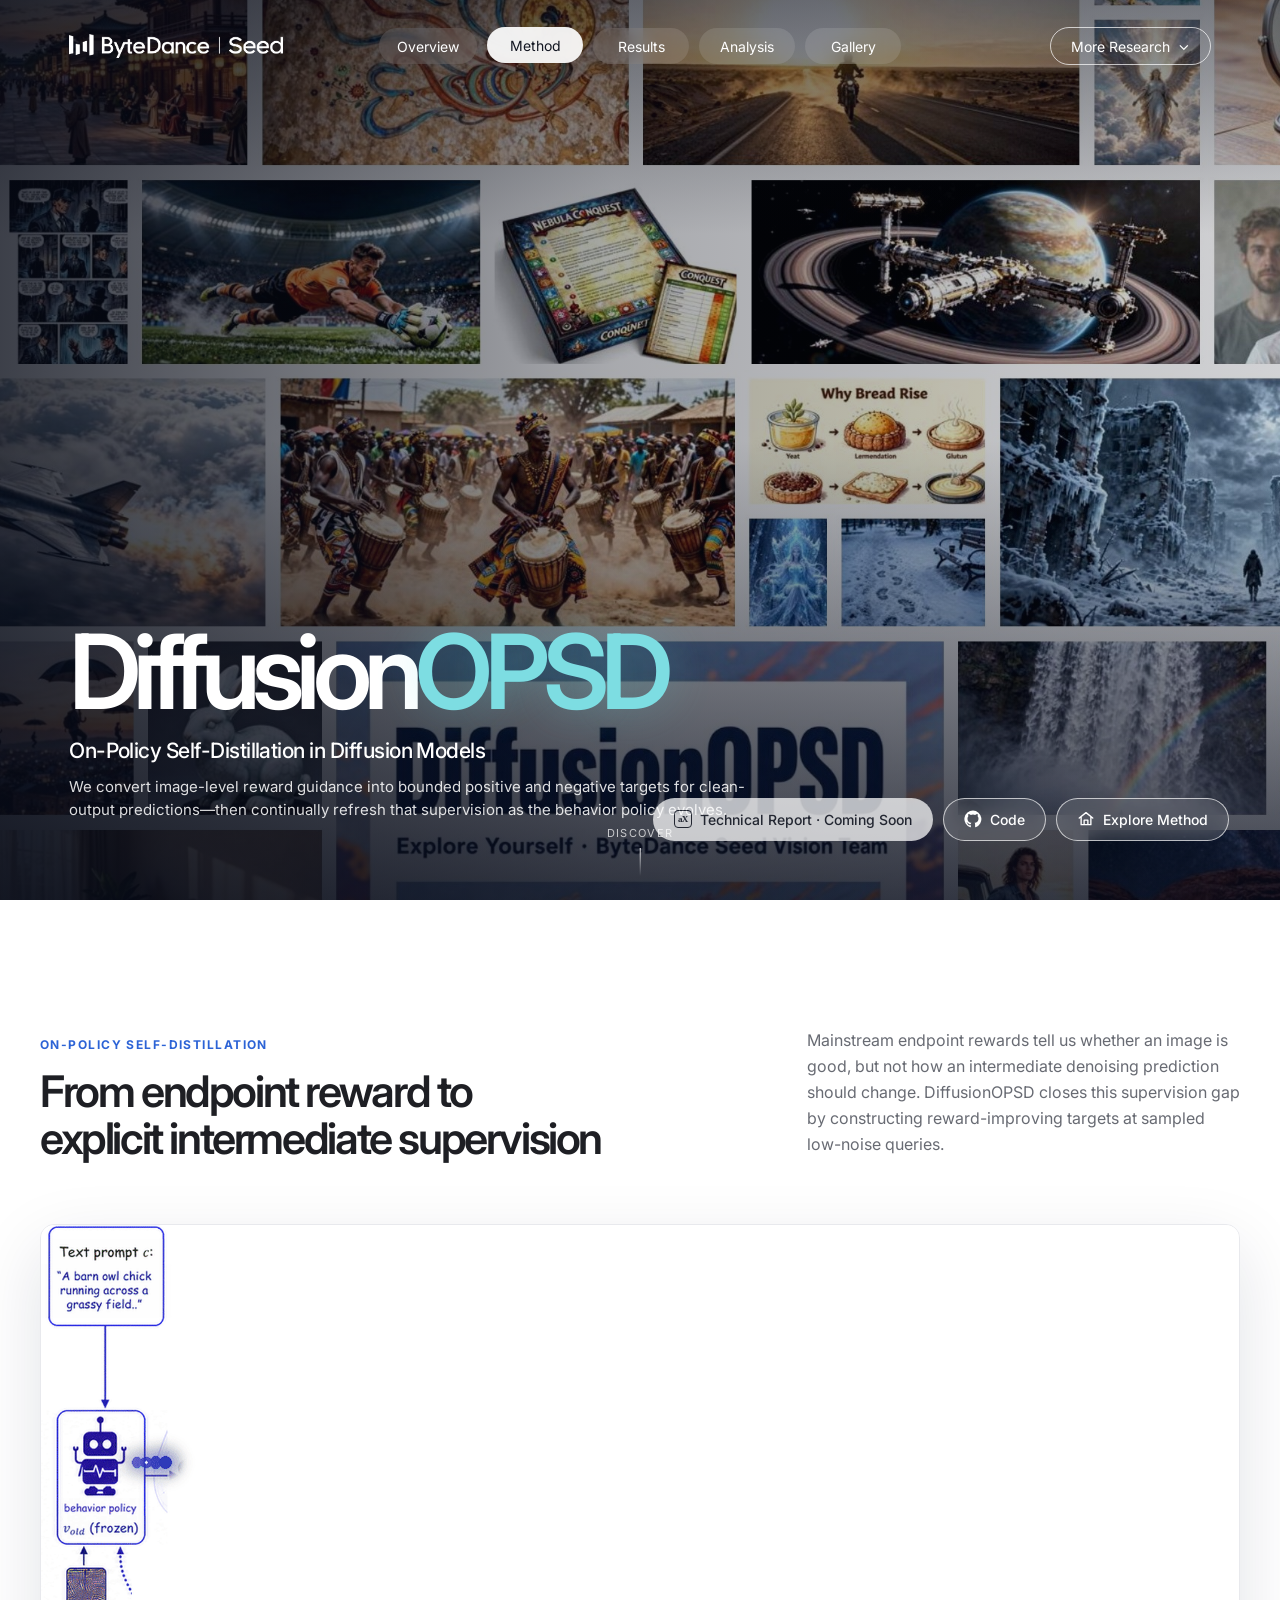
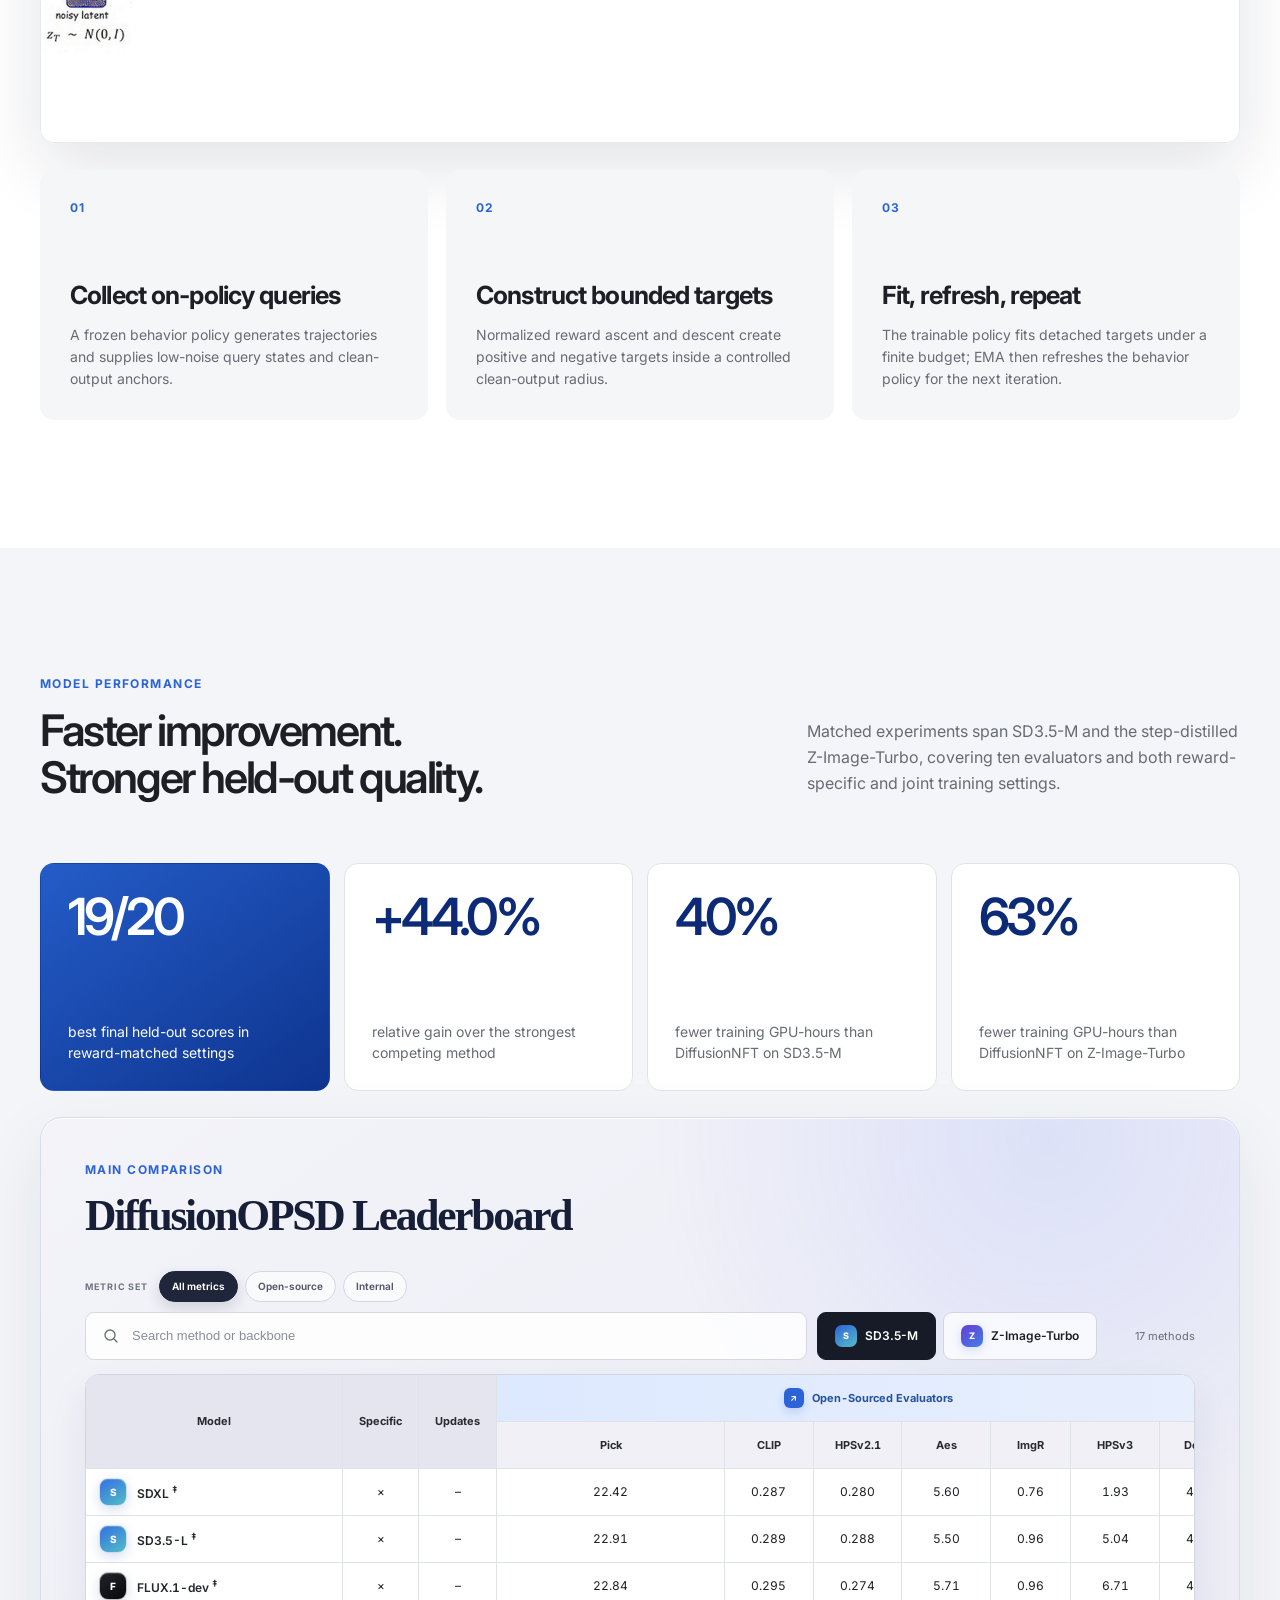
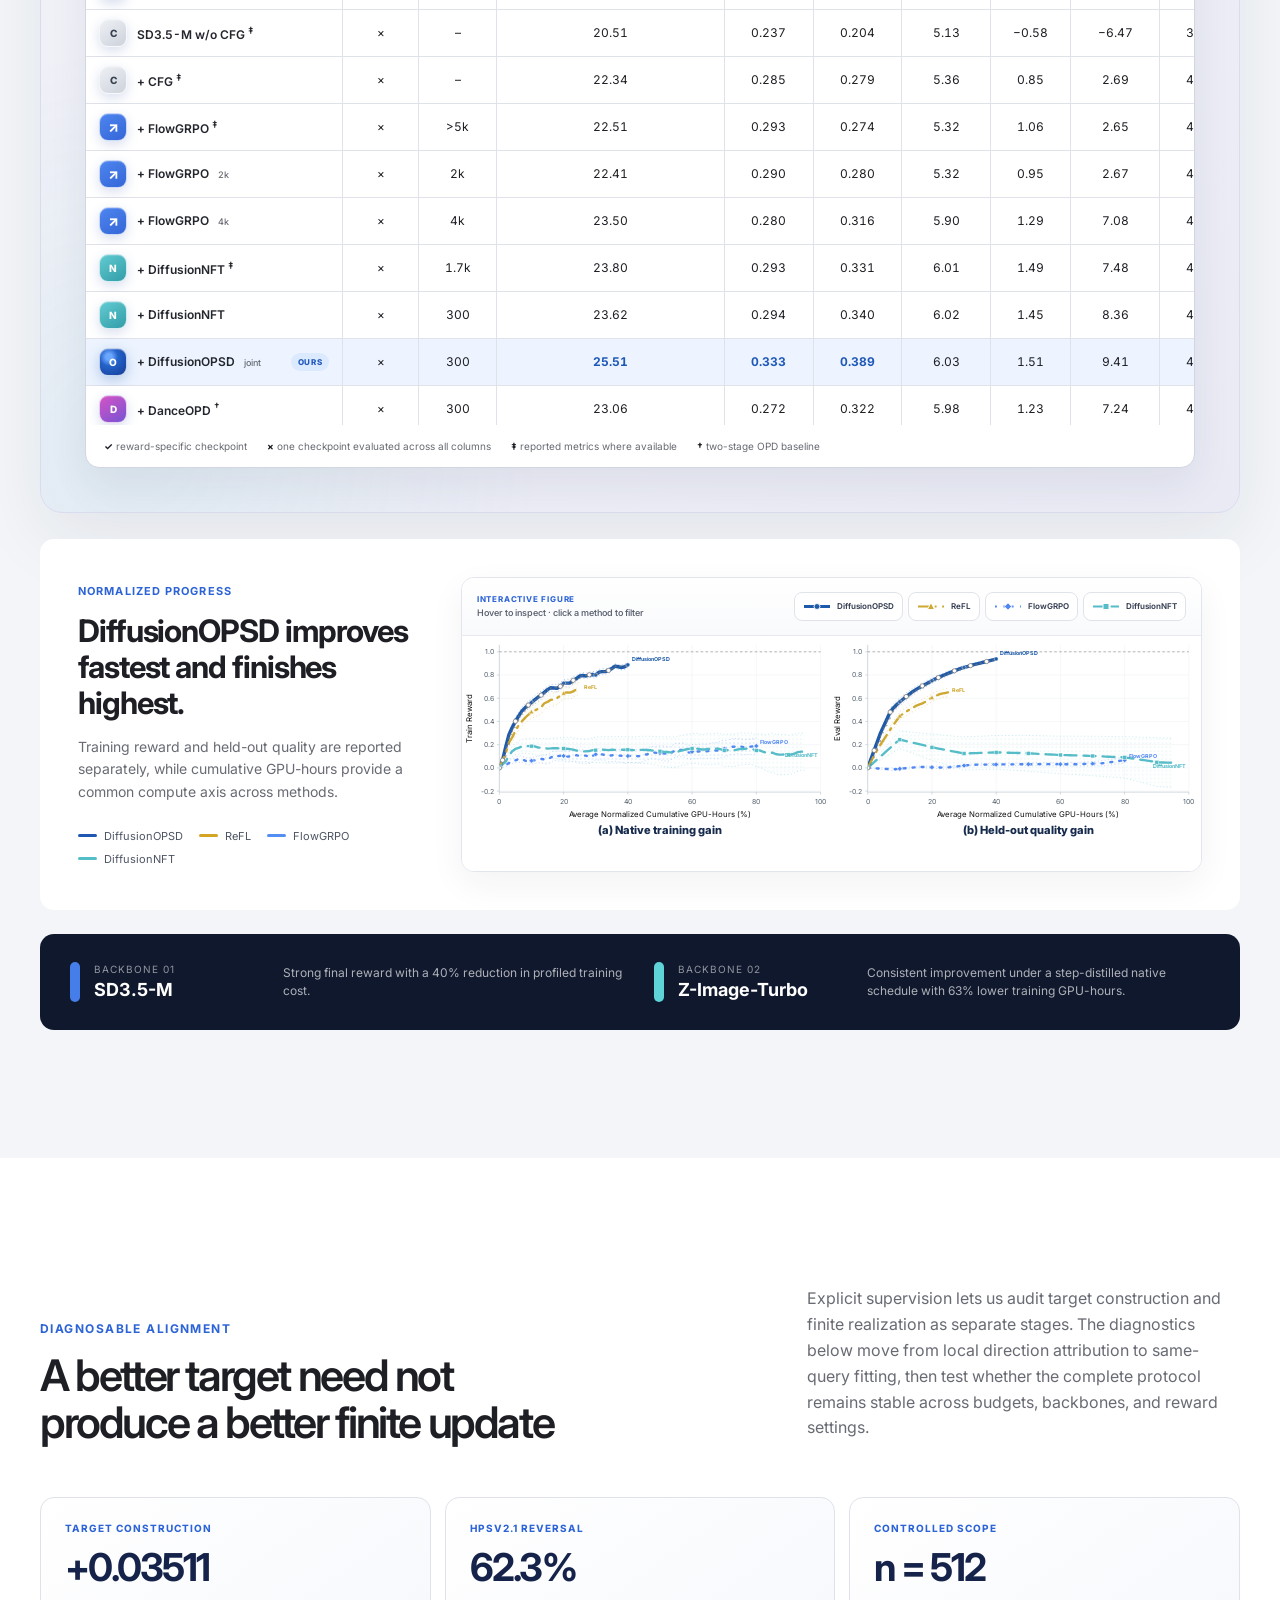
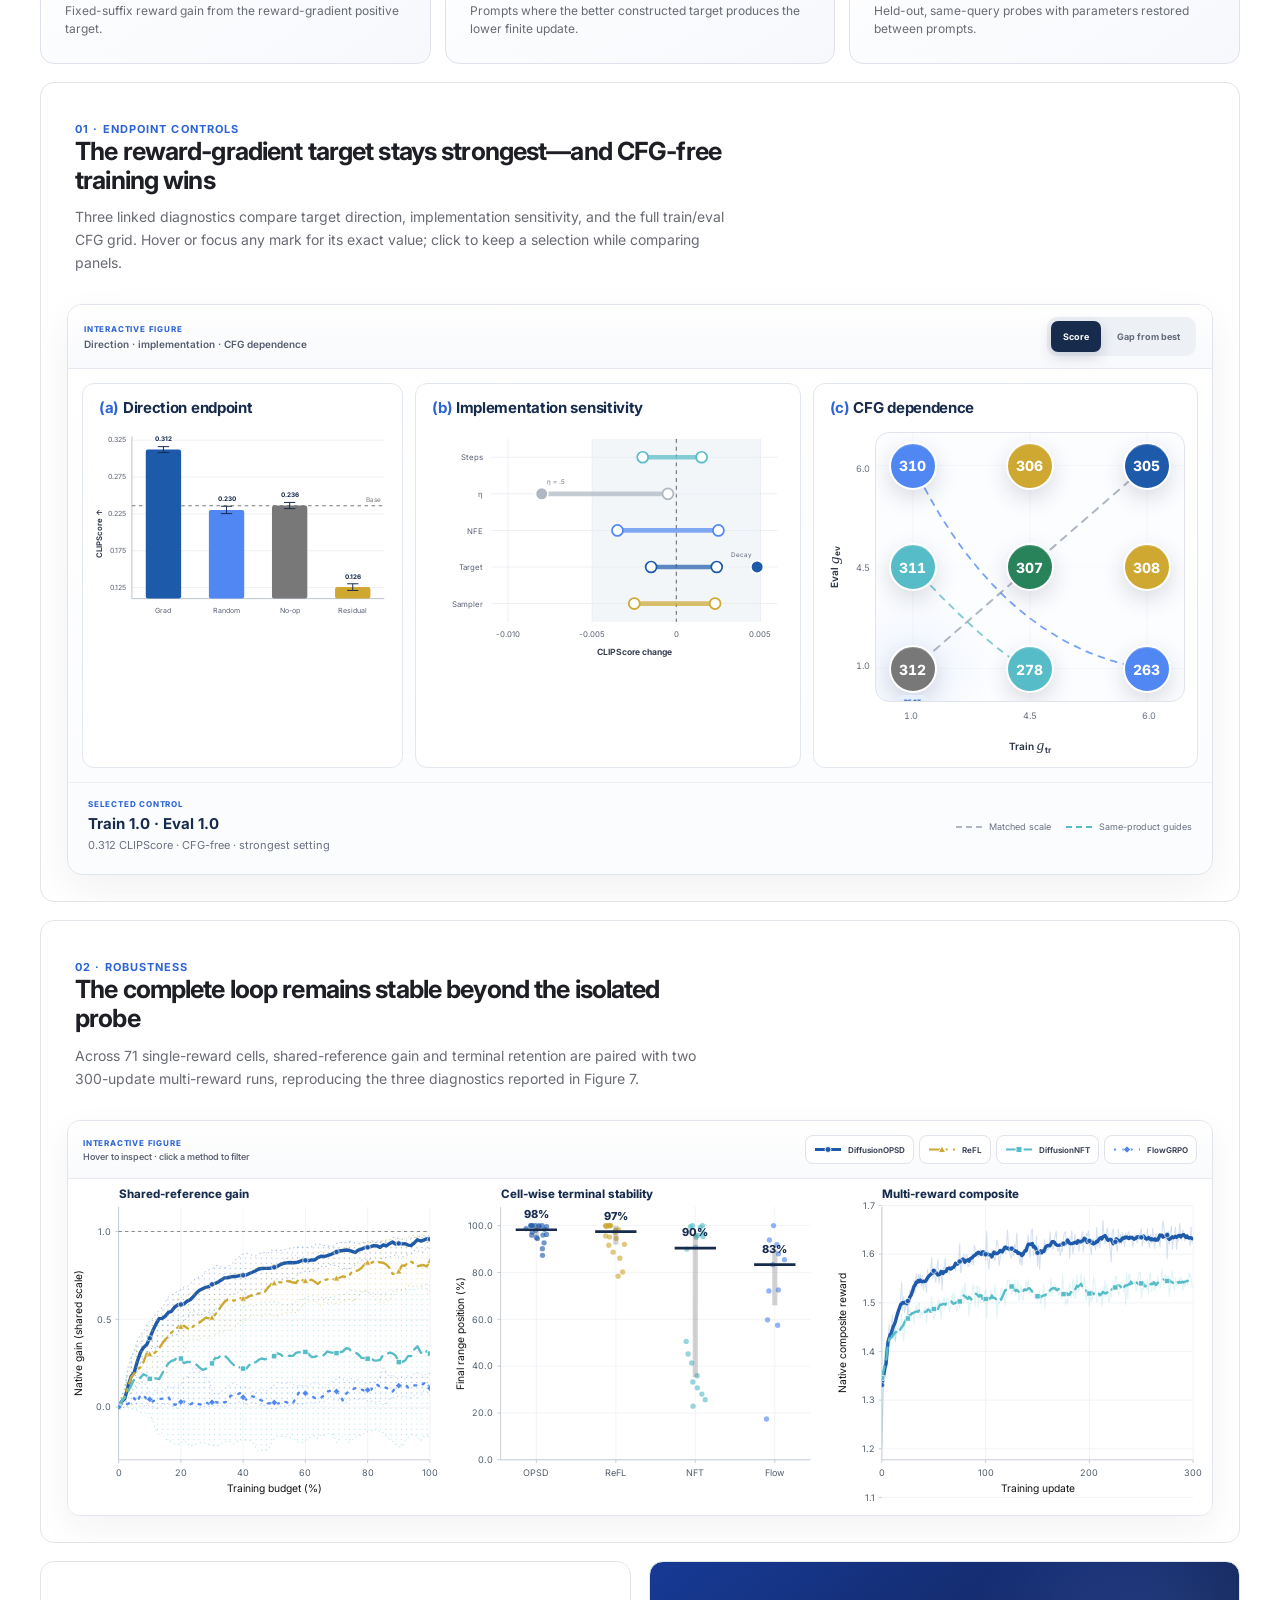
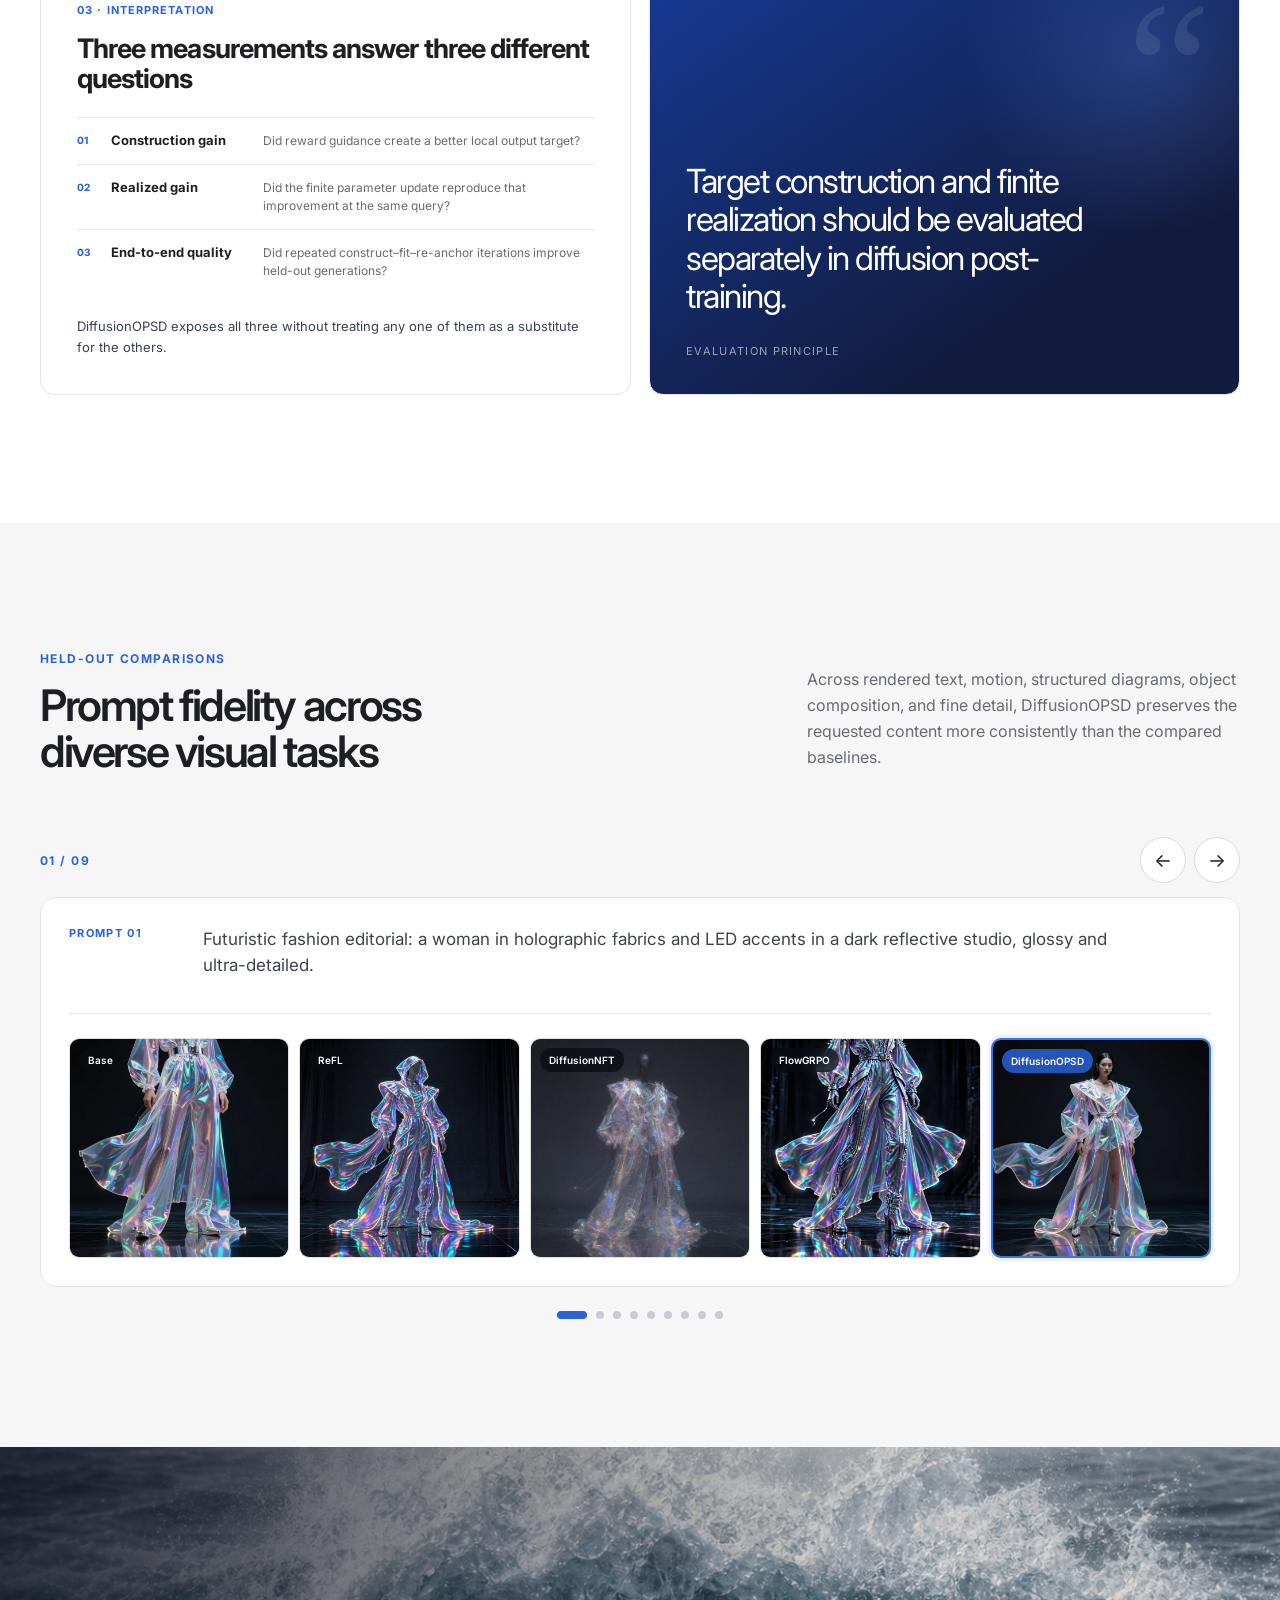
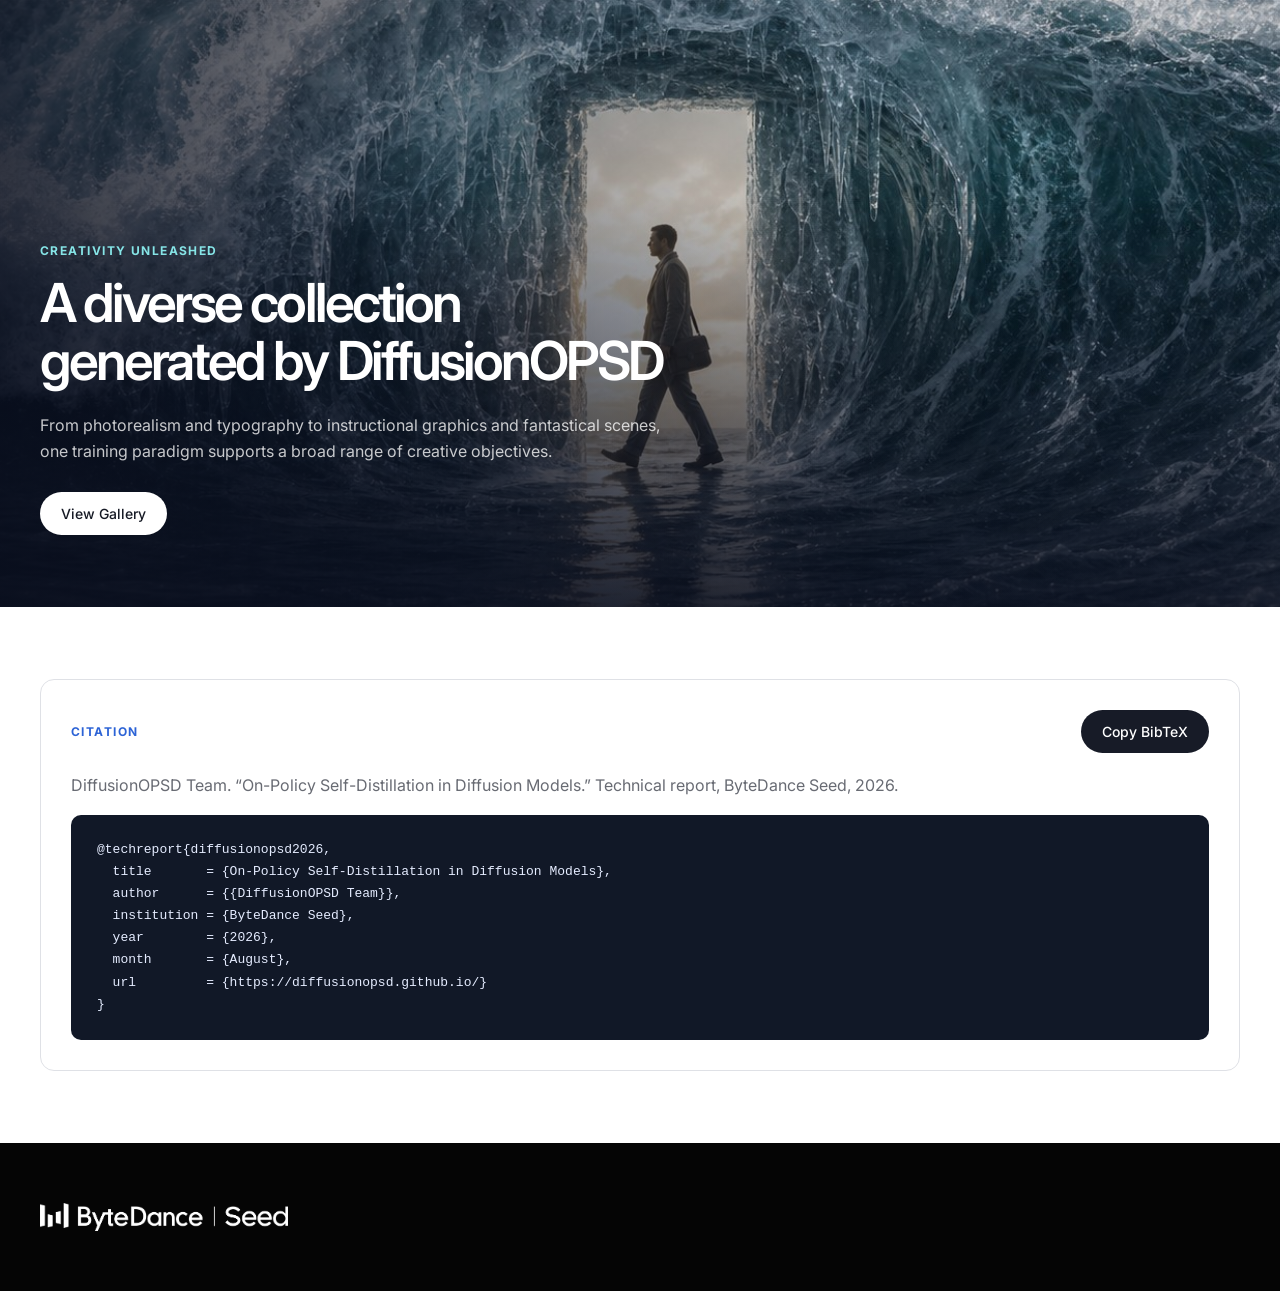
==== index.html @ ad96fb7f "update" ====
<!doctype html>
<html lang="en">
<head>
  <meta charset="utf-8">
  <meta name="viewport" content="width=device-width, initial-scale=1">
  <meta name="theme-color" content="#10182d">
  <meta name="description" content="DiffusionOPSD turns image-level reward guidance into explicit, continually refreshed targets for efficient and diagnosable diffusion post-training.">
  <meta property="og:title" content="DiffusionOPSD — On-Policy Self-Distillation in Diffusion Models">
  <meta property="og:description" content="A practical on-policy self-distillation framework for efficient and diagnosable diffusion post-training.">
  <meta property="og:type" content="website">
  <meta property="og:image" content="assets/hero.jpg">
  <title>DiffusionOPSD — On-Policy Self-Distillation in Diffusion Models</title>
  <link rel="icon" href="assets/favicon.ico" sizes="any">
  <link rel="icon" href="assets/seed-favicon-32.png" type="image/png" sizes="32x32">
  <link rel="icon" href="assets/seed-favicon-16.png" type="image/png" sizes="16x16">
  <link rel="apple-touch-icon" href="assets/seed-favicon-180.png" sizes="180x180">
  <link rel="preconnect" href="https://fonts.googleapis.com">
  <link rel="preconnect" href="https://fonts.gstatic.com" crossorigin>
  <link href="https://fonts.googleapis.com/css2?family=Inter:wght@400;500;600;700&display=swap" rel="stylesheet">
  <link rel="stylesheet" href="styles.css">
</head>
<body>
  <a class="skip-link" href="#main-content">Skip to content</a>

  <header class="site-header" id="site-header">
    <a class="brand" href="#overview" aria-label="DiffusionOPSD home">
      <img src="assets/seed-logo.png" alt="ByteDance Seed" width="214" height="39">
    </a>

    <nav class="desktop-nav" aria-label="Primary navigation">
      <a href="#overview">Overview</a>
      <a href="#method">Method</a>
      <a href="#results">Results</a>
      <a href="#analysis">Analysis</a>
      <a href="#gallery">Gallery</a>
    </nav>

    <div class="header-actions">
      <div class="research-menu" id="research-menu">
        <button class="header-paper" id="more-research-button" type="button" aria-expanded="false" aria-controls="research-popover">
          More Research
          <span class="research-chevron" aria-hidden="true">⌄</span>
        </button>
        <div class="research-popover" id="research-popover">
          <a href="https://danceopd.github.io/" target="_blank" rel="noopener">
            <span>
              <strong>DanceOPD</strong>
              <small>Project homepage</small>
            </span>
            <span aria-hidden="true">↗</span>
          </a>
        </div>
      </div>
      <button class="menu-button" type="button" aria-label="Open navigation" aria-expanded="false" aria-controls="mobile-nav">
        <span></span><span></span>
      </button>
    </div>

    <nav class="mobile-nav" id="mobile-nav" aria-label="Mobile navigation">
      <a href="#overview">Overview</a>
      <a href="#method">Method</a>
      <a href="#results">Results</a>
      <a href="#analysis">Analysis</a>
      <a href="#gallery">Gallery</a>
      <details class="mobile-research-menu">
        <summary>More Research</summary>
        <a href="https://danceopd.github.io/" target="_blank" rel="noopener">DanceOPD <span aria-hidden="true">↗</span></a>
      </details>
    </nav>
  </header>

  <main id="main-content">
    <section class="hero" id="overview" aria-labelledby="hero-title">
      <div class="hero-media" aria-hidden="true"></div>
      <div class="hero-overlay" aria-hidden="true"></div>

      <div class="hero-copy">
        <h1 id="hero-title"><span>Diffusion</span><span class="title-accent">OPSD</span></h1>
        <p class="hero-subtitle">On-Policy Self-Distillation in Diffusion Models</p>
        <p class="hero-description">
          We convert image-level reward guidance into bounded positive and negative targets for clean-output predictions—then continually refresh that supervision as the behavior policy evolves.
        </p>
      </div>

      <div class="hero-buttons" aria-label="Research links">
        <span class="button button-solid button-placeholder" aria-disabled="true" title="arXiv link coming soon">
          <span class="button-icon arxiv-mark" aria-hidden="true">aX</span>
          <span>Technical Report · Coming Soon</span>
        </span>
        <a class="button button-glass" href="https://github.com/worldbench/DiffusionOPSD" target="_blank" rel="noopener">
          <svg class="button-icon" aria-hidden="true" viewBox="0 0 24 24"><path fill="currentColor" d="M12 .7a11.5 11.5 0 0 0-3.64 22.4c.58.1.79-.25.79-.56v-2.23c-3.22.7-3.9-1.37-3.9-1.37-.52-1.34-1.28-1.7-1.28-1.7-1.05-.72.08-.7.08-.7 1.16.08 1.77 1.19 1.77 1.19 1.03 1.77 2.7 1.26 3.36.96.1-.75.4-1.26.73-1.55-2.57-.3-5.27-1.29-5.27-5.68 0-1.26.45-2.28 1.19-3.09-.12-.29-.52-1.46.11-3.05 0 0 .97-.31 3.16 1.18a10.93 10.93 0 0 1 5.76 0c2.2-1.49 3.16-1.18 3.16-1.18.63 1.59.23 2.76.11 3.05.74.81 1.19 1.83 1.19 3.09 0 4.4-2.71 5.38-5.29 5.67.42.36.78 1.06.78 2.14v3.17c0 .31.21.67.8.56A11.5 11.5 0 0 0 12 .7Z"/></svg>
          <span>Code</span>
        </a>
        <a class="button button-glass" href="#method">
          <svg class="button-icon" aria-hidden="true" viewBox="0 0 24 24"><path fill="none" stroke="currentColor" stroke-width="1.8" stroke-linecap="round" stroke-linejoin="round" d="m3 10.7 9-7.2 9 7.2M5.5 9.2v10.3h13V9.2M9.5 19.5v-6h5v6"/></svg>
          <span>Explore Method</span>
        </a>
      </div>

      <a class="scroll-cue" href="#method" aria-label="Scroll to method">
        <span>Discover</span>
        <span class="scroll-line"></span>
      </a>
    </section>

    <section class="section intro-section" id="method" aria-labelledby="method-title">
      <div class="section-inner">
        <div class="section-heading reveal">
          <div>
            <p class="kicker">On-policy self-distillation</p>
            <h2 id="method-title">From endpoint reward to explicit intermediate supervision</h2>
          </div>
          <p>
            Mainstream endpoint rewards tell us whether an image is good, but not how an intermediate denoising prediction should change. DiffusionOPSD closes this supervision gap by constructing reward-improving targets at sampled low-noise queries.
          </p>
        </div>

        <button class="figure-button reveal" type="button" data-lightbox="assets/method-overview.png" data-caption="DiffusionOPSD overview: behavior-policy query collection, bounded reward-gradient target construction, detached finite fitting, and EMA refresh.">
          <img src="assets/method-overview-animated.gif" alt="Animated DiffusionOPSD overview assembled component by component along the training flow" width="1920" height="830">
          <span class="expand-label">Expand final figure <span aria-hidden="true">↗</span></span>
        </button>

        <div class="stage-grid">
          <article class="stage-card reveal">
            <span class="stage-number">01</span>
            <h3>Collect on-policy queries</h3>
            <p>A frozen behavior policy generates trajectories and supplies low-noise query states and clean-output anchors.</p>
          </article>
          <article class="stage-card reveal">
            <span class="stage-number">02</span>
            <h3>Construct bounded targets</h3>
            <p>Normalized reward ascent and descent create positive and negative targets inside a controlled clean-output radius.</p>
          </article>
          <article class="stage-card reveal">
            <span class="stage-number">03</span>
            <h3>Fit, refresh, repeat</h3>
            <p>The trainable policy fits detached targets under a finite budget; EMA then refreshes the behavior policy for the next iteration.</p>
          </article>
        </div>
      </div>
    </section>

    <section class="section results-section" id="results" aria-labelledby="results-title">
      <div class="section-inner">
        <div class="section-heading reveal">
          <div>
            <p class="kicker">Model performance</p>
            <h2 id="results-title">Faster improvement. Stronger held-out quality.</h2>
          </div>
          <p>
            Matched experiments span SD3.5-M and the step-distilled Z-Image-Turbo, covering ten evaluators and both reward-specific and joint training settings.
          </p>
        </div>

        <div class="stat-grid reveal" aria-label="Headline results">
          <article class="stat-card stat-primary">
            <strong><span class="count-up" data-target="19">0</span><span>/20</span></strong>
            <p>best final held-out scores in reward-matched settings</p>
          </article>
          <article class="stat-card">
            <strong>+<span class="count-up" data-target="44">0</span><span>.0%</span></strong>
            <p>relative gain over the strongest competing method</p>
          </article>
          <article class="stat-card">
            <strong><span class="count-up" data-target="40">0</span><span>%</span></strong>
            <p>fewer training GPU-hours than DiffusionNFT on SD3.5-M</p>
          </article>
          <article class="stat-card">
            <strong><span class="count-up" data-target="63">0</span><span>%</span></strong>
            <p>fewer training GPU-hours than DiffusionNFT on Z-Image-Turbo</p>
          </article>
        </div>

        <div class="leaderboard-block reveal" id="leaderboard" aria-labelledby="leaderboard-title">
          <div class="leaderboard-heading">
            <div>
              <p class="kicker">Main comparison</p>
              <h3 id="leaderboard-title">DiffusionOPSD Leaderboard</h3>
            </div>
          </div>

          <div class="leaderboard-metric-switch" aria-label="Metric group">
            <span>Metric set</span>
            <button type="button" class="metric-chip active" data-metric-group="all" aria-pressed="true">All metrics</button>
            <button type="button" class="metric-chip" data-metric-group="open" aria-pressed="false">Open-source</button>
            <button type="button" class="metric-chip" data-metric-group="internal" aria-pressed="false">Internal</button>
          </div>

          <div class="leaderboard-toolbar">
            <label class="leaderboard-search">
              <svg aria-hidden="true" viewBox="0 0 24 24"><circle cx="10.7" cy="10.7" r="6.7"/><path d="m16 16 4 4"/></svg>
              <span class="visually-hidden">Search methods</span>
              <input id="leaderboard-search" type="search" placeholder="Search method or backbone" autocomplete="off">
            </label>
            <div class="leaderboard-tabs" aria-label="Backbone filter">
              <button type="button" class="leaderboard-tab active" data-backbone-filter="sd35" aria-pressed="true"><span class="tab-icon tab-icon-sd" aria-hidden="true">S</span>SD3.5-M</button>
              <button type="button" class="leaderboard-tab" data-backbone-filter="zimage" aria-pressed="false"><span class="tab-icon tab-icon-z" aria-hidden="true">Z</span>Z-Image-Turbo</button>
            </div>
            <span class="leaderboard-summary" id="leaderboard-summary" aria-live="polite">17 methods</span>
          </div>

          <div class="leaderboard-panel">
            <div class="leaderboard-table-scroll" tabindex="0" aria-label="Scrollable main comparison table">
              <table class="leaderboard-table">
                <caption>Held-out evaluator scores from Table 1 of the DiffusionOPSD paper. Higher is better.</caption>
                <thead>
                  <tr>
                    <th rowspan="2" scope="col">Model</th>
                    <th rowspan="2" scope="col">Specific</th>
                    <th rowspan="2" scope="col">Updates</th>
                    <th class="metric-group-open" colspan="7" scope="colgroup"><span class="metric-heading-icon metric-heading-open" aria-hidden="true">↗</span>Open-Sourced Evaluators</th>
                    <th class="metric-group-internal" colspan="3" scope="colgroup"><span class="metric-heading-icon metric-heading-internal" aria-hidden="true">◆</span>Internal Evaluators</th>
                  </tr>
                  <tr>
                    <th scope="col">Pick</th>
                    <th scope="col">CLIP</th>
                    <th scope="col">HPSv2.1</th>
                    <th scope="col">Aes</th>
                    <th scope="col">ImgR</th>
                    <th scope="col">HPSv3</th>
                    <th scope="col">DeQA</th>
                    <th scope="col">AltCLIP</th>
                    <th scope="col">Point</th>
                    <th scope="col">Pair</th>
                  </tr>
                </thead>
                <tbody>
                  <tr data-main-table-row data-backbone="sd35" data-search="sdxl reported reference">
                    <th scope="row"><span class="model-lockup"><span class="model-icon model-icon-sd" aria-hidden="true">S</span><span class="model-copy">SDXL <sup>‡</sup></span></span></th><td>×</td><td>–</td><td>22.42</td><td>0.287</td><td>0.280</td><td>5.60</td><td>0.76</td><td>1.93</td><td>4.17</td><td>0.366</td><td>0.089</td><td>0.168</td>
                  </tr>
                  <tr data-main-table-row data-backbone="sd35" data-search="sd3.5-l reported reference">
                    <th scope="row"><span class="model-lockup"><span class="model-icon model-icon-sd" aria-hidden="true">S</span><span class="model-copy">SD3.5-L <sup>‡</sup></span></span></th><td>×</td><td>–</td><td>22.91</td><td>0.289</td><td>0.288</td><td>5.50</td><td>0.96</td><td>5.04</td><td>4.26</td><td>0.393</td><td>0.171</td><td>0.361</td>
                  </tr>
                  <tr data-main-table-row data-backbone="sd35" data-search="flux.1-dev reported reference">
                    <th scope="row"><span class="model-lockup"><span class="model-icon model-icon-flux" aria-hidden="true">F</span><span class="model-copy">FLUX.1-dev <sup>‡</sup></span></span></th><td>×</td><td>–</td><td>22.84</td><td>0.295</td><td>0.274</td><td>5.71</td><td>0.96</td><td>6.71</td><td>4.41</td><td>0.376</td><td>0.179</td><td>0.323</td>
                  </tr>
                  <tr data-main-table-row data-backbone="sd35" data-search="sd3.5-m without cfg base">
                    <th scope="row"><span class="model-lockup"><span class="model-icon model-icon-cfg" aria-hidden="true">C</span><span class="model-copy">SD3.5-M w/o CFG <sup>‡</sup></span></span></th><td>×</td><td>–</td><td>20.51</td><td>0.237</td><td>0.204</td><td>5.13</td><td>−0.58</td><td>−6.47</td><td>3.30</td><td>0.276</td><td>0.026</td><td>0.069</td>
                  </tr>
                  <tr data-main-table-row data-backbone="sd35" data-search="cfg base">
                    <th scope="row"><span class="model-lockup"><span class="model-icon model-icon-cfg" aria-hidden="true">C</span><span class="model-copy">+ CFG <sup>‡</sup></span></span></th><td>×</td><td>–</td><td>22.34</td><td>0.285</td><td>0.279</td><td>5.36</td><td>0.85</td><td>2.69</td><td>4.04</td><td>0.380</td><td>0.136</td><td>0.290</td>
                  </tr>
                  <tr data-main-table-row data-backbone="sd35" data-search="flowgrpo reported 5k">
                    <th scope="row"><span class="model-lockup"><span class="model-icon model-icon-flow" aria-hidden="true">↗</span><span class="model-copy">+ FlowGRPO <sup>‡</sup></span></span></th><td>×</td><td>&gt;5k</td><td>22.51</td><td>0.293</td><td>0.274</td><td>5.32</td><td>1.06</td><td>2.65</td><td>4.01</td><td>0.393</td><td>0.181</td><td>0.388</td>
                  </tr>
                  <tr data-main-table-row data-backbone="sd35" data-search="flowgrpo 2k">
                    <th scope="row"><span class="model-lockup"><span class="model-icon model-icon-flow" aria-hidden="true">↗</span><span class="model-copy">+ FlowGRPO <small>2k</small></span></span></th><td>×</td><td>2k</td><td>22.41</td><td>0.290</td><td>0.280</td><td>5.32</td><td>0.95</td><td>2.67</td><td>4.06</td><td>0.387</td><td>0.151</td><td>0.314</td>
                  </tr>
                  <tr data-main-table-row data-backbone="sd35" data-search="flowgrpo 4k">
                    <th scope="row"><span class="model-lockup"><span class="model-icon model-icon-flow" aria-hidden="true">↗</span><span class="model-copy">+ FlowGRPO <small>4k</small></span></span></th><td>×</td><td>4k</td><td>23.50</td><td>0.280</td><td>0.316</td><td>5.90</td><td>1.29</td><td>7.08</td><td>4.15</td><td>0.397</td><td>0.162</td><td>0.325</td>
                  </tr>
                  <tr data-main-table-row data-backbone="sd35" data-search="diffusionnft reported 1.7k">
                    <th scope="row"><span class="model-lockup"><span class="model-icon model-icon-nft" aria-hidden="true">N</span><span class="model-copy">+ DiffusionNFT <sup>‡</sup></span></span></th><td>×</td><td>1.7k</td><td>23.80</td><td>0.293</td><td>0.331</td><td>6.01</td><td>1.49</td><td>7.48</td><td>4.34</td><td>0.398</td><td>0.111</td><td>0.296</td>
                  </tr>
                  <tr data-main-table-row data-backbone="sd35" data-search="diffusionnft joint multi reward 300">
                    <th scope="row"><span class="model-lockup"><span class="model-icon model-icon-nft" aria-hidden="true">N</span><span class="model-copy">+ DiffusionNFT</span></span></th><td>×</td><td>300</td><td>23.62</td><td>0.294</td><td>0.340</td><td>6.02</td><td>1.45</td><td>8.36</td><td>4.32</td><td>0.397</td><td>0.150</td><td>0.294</td>
                  </tr>
                  <tr class="leaderboard-row-ours" data-main-table-row data-backbone="sd35" data-search="diffusionopsd joint multi reward 300 ours">
                    <th scope="row"><span class="model-lockup"><span class="model-icon model-icon-opsd" aria-hidden="true">O</span><span class="model-copy">+ DiffusionOPSD <small>joint</small></span><span class="ours-pill">ours</span></span></th><td>×</td><td>300</td><td><strong>25.51</strong></td><td><strong>0.333</strong></td><td><strong>0.389</strong></td><td>6.03</td><td>1.51</td><td>9.41</td><td>4.40</td><td>0.399</td><td>0.170</td><td>0.345</td>
                  </tr>
                  <tr data-main-table-row data-backbone="sd35" data-search="danceopd two stage 300">
                    <th scope="row"><span class="model-lockup"><span class="model-icon model-icon-dance" aria-hidden="true">D</span><span class="model-copy">+ DanceOPD <sup>†</sup></span></span></th><td>×</td><td>300</td><td>23.06</td><td>0.272</td><td>0.322</td><td>5.98</td><td>1.23</td><td>7.24</td><td>4.34</td><td>0.378</td><td>0.127</td><td>0.219</td>
                  </tr>
                  <tr data-main-table-row data-backbone="sd35" data-search="diffusionopd two stage 300">
                    <th scope="row"><span class="model-lockup"><span class="model-icon model-icon-opd" aria-hidden="true">D</span><span class="model-copy">+ DiffusionOPD <sup>†</sup></span></span></th><td>×</td><td>300</td><td>23.05</td><td>0.269</td><td>0.322</td><td>6.04</td><td>1.23</td><td>7.39</td><td>4.34</td><td>0.373</td><td>0.122</td><td>0.199</td>
                  </tr>
                  <tr data-main-table-row data-backbone="sd35" data-search="flowopd two stage 300">
                    <th scope="row"><span class="model-lockup"><span class="model-icon model-icon-flowopd" aria-hidden="true">F</span><span class="model-copy">+ FlowOPD <sup>†</sup></span></span></th><td>×</td><td>300</td><td>22.62</td><td>0.263</td><td>0.300</td><td>5.98</td><td>0.92</td><td>5.00</td><td>4.20</td><td>0.353</td><td>0.101</td><td>0.166</td>
                  </tr>
                  <tr class="leaderboard-specific-start" data-main-table-row data-backbone="sd35" data-search="refl reward specific 100">
                    <th scope="row"><span class="model-lockup"><span class="model-icon model-icon-refl" aria-hidden="true">R</span><span class="model-copy">+ ReFL</span></span></th><td><span class="specific-badge">✓</span></td><td>100</td><td>23.92</td><td>0.308</td><td>0.358</td><td class="score-best">12.09</td><td>1.28</td><td>9.33</td><td>4.85</td><td>0.408</td><td>0.193</td><td>0.290</td>
                  </tr>
                  <tr data-main-table-row data-backbone="sd35" data-search="diffusionnft reward specific 100">
                    <th scope="row"><span class="model-lockup"><span class="model-icon model-icon-nft" aria-hidden="true">N</span><span class="model-copy">+ DiffusionNFT</span></span></th><td><span class="specific-badge">✓</span></td><td>100</td><td>23.43</td><td>0.298</td><td>0.336</td><td>9.11</td><td>1.46</td><td>9.14</td><td>4.76</td><td>0.412</td><td>0.199</td><td>0.323</td>
                  </tr>
                  <tr class="leaderboard-row-ours" data-main-table-row data-backbone="sd35" data-search="diffusionopsd reward specific 100 ours">
                    <th scope="row"><span class="model-lockup"><span class="model-icon model-icon-opsd" aria-hidden="true">O</span><span class="model-copy">+ DiffusionOPSD</span><span class="ours-pill">ours</span></span></th><td><span class="specific-badge">✓</span></td><td>100</td><td class="score-best">24.94</td><td class="score-best">0.340</td><td class="score-best">0.390</td><td>12.08</td><td class="score-best">1.76</td><td class="score-best">13.34</td><td class="score-best">4.94</td><td class="score-best">0.450</td><td class="score-best">0.214</td><td class="score-best">0.465</td>
                  </tr>

                  <tr data-main-table-row data-backbone="zimage" data-search="z-image-turbo base" hidden>
                    <th scope="row"><span class="model-lockup"><span class="model-icon model-icon-zimage" aria-hidden="true">Z</span><span class="model-copy">Z-Image-Turbo</span></span></th><td>×</td><td>–</td><td>22.86</td><td>0.276</td><td>0.296</td><td>5.41</td><td>0.96</td><td>6.19</td><td>4.44</td><td>0.392</td><td>0.213</td><td>0.422</td>
                  </tr>
                  <tr data-main-table-row data-backbone="zimage" data-search="z-image-turbo flowgrpo reward specific 100" hidden>
                    <th scope="row"><span class="model-lockup"><span class="model-icon model-icon-flow" aria-hidden="true">↗</span><span class="model-copy">+ FlowGRPO</span></span></th><td><span class="specific-badge">✓</span></td><td>100</td><td>22.96</td><td>0.275</td><td>0.305</td><td>5.46</td><td>1.01</td><td>7.11</td><td>4.51</td><td>0.394</td><td>0.217</td><td>0.420</td>
                  </tr>
                  <tr data-main-table-row data-backbone="zimage" data-search="z-image-turbo refl reward specific 100" hidden>
                    <th scope="row"><span class="model-lockup"><span class="model-icon model-icon-refl" aria-hidden="true">R</span><span class="model-copy">+ ReFL</span></span></th><td><span class="specific-badge">✓</span></td><td>100</td><td>24.54</td><td>0.313</td><td>0.380</td><td>9.79</td><td>1.37</td><td>13.77</td><td>4.60</td><td>0.441</td><td>0.227</td><td>0.481</td>
                  </tr>
                  <tr data-main-table-row data-backbone="zimage" data-search="z-image-turbo diffusionnft reward specific 100" hidden>
                    <th scope="row"><span class="model-lockup"><span class="model-icon model-icon-nft" aria-hidden="true">N</span><span class="model-copy">+ DiffusionNFT</span></span></th><td><span class="specific-badge">✓</span></td><td>100</td><td>22.28</td><td>0.280</td><td>0.277</td><td>6.07</td><td>0.58</td><td>1.58</td><td>3.37</td><td>0.363</td><td>0.166</td><td>0.357</td>
                  </tr>
                  <tr class="leaderboard-row-ours" data-main-table-row data-backbone="zimage" data-search="z-image-turbo diffusionopsd reward specific 100 ours" hidden>
                    <th scope="row"><span class="model-lockup"><span class="model-icon model-icon-opsd" aria-hidden="true">O</span><span class="model-copy">+ DiffusionOPSD</span><span class="ours-pill">ours</span></span></th><td><span class="specific-badge">✓</span></td><td>100</td><td class="score-best">25.15</td><td class="score-best">0.320</td><td class="score-best">0.390</td><td class="score-best">10.74</td><td class="score-best">1.79</td><td class="score-best">14.44</td><td class="score-best">4.78</td><td class="score-best">0.451</td><td class="score-best">0.243</td><td class="score-best">0.551</td>
                  </tr>
                </tbody>
              </table>
            </div>
            <div class="leaderboard-notes">
              <span><b>✓</b> reward-specific checkpoint</span>
              <span><b>×</b> one checkpoint evaluated across all columns</span>
              <span><b>‡</b> reported metrics where available</span>
              <span><b>†</b> two-stage OPD baseline</span>
            </div>
          </div>
        </div>

        <div class="result-visual reveal">
          <div class="result-visual-copy">
            <p class="mini-label">Normalized progress</p>
            <h3>DiffusionOPSD improves fastest and finishes highest.</h3>
            <p>Training reward and held-out quality are reported separately, while cumulative GPU-hours provide a common compute axis across methods.</p>
            <div class="legend-list" aria-label="Methods in chart">
              <span><i class="legend opsd"></i>DiffusionOPSD</span>
              <span><i class="legend refl"></i>ReFL</span>
              <span><i class="legend flow"></i>FlowGRPO</span>
              <span><i class="legend nft"></i>DiffusionNFT</span>
            </div>
          </div>
          <div class="interactive-chart-card" data-interactive-chart="aggregate">
            <div class="interactive-chart-bar">
              <div><span>Interactive figure</span><strong>Hover to inspect · click a method to filter</strong></div>
              <div class="chart-legend" data-chart-legend aria-label="Toggle chart methods"></div>
            </div>
            <div class="chart-stage">
              <div class="chart-canvas" id="aggregate-chart" role="img" aria-label="Interactive native training and held-out quality gain curves"></div>
              <img class="chart-fallback" src="assets/training-curves.png" alt="Training and held-out quality curves comparing DiffusionOPSD against baselines" width="1505" height="472" loading="lazy">
              <div class="chart-tooltip" role="status" aria-live="polite"></div>
            </div>
          </div>
        </div>

        <div class="backbone-strip reveal">
          <div>
            <span class="backbone-mark"></span>
            <div><small>Backbone 01</small><strong>SD3.5-M</strong></div>
          </div>
          <p>Strong final reward with a 40% reduction in profiled training cost.</p>
          <div>
            <span class="backbone-mark cyan"></span>
            <div><small>Backbone 02</small><strong>Z-Image-Turbo</strong></div>
          </div>
          <p>Consistent improvement under a step-distilled native schedule with 63% lower training GPU-hours.</p>
        </div>
      </div>
    </section>

    <section class="section analysis-section" id="analysis" aria-labelledby="analysis-title">
      <div class="section-inner">
        <div class="section-heading reveal">
          <div>
            <p class="kicker">Diagnosable alignment</p>
            <h2 id="analysis-title">A better target need not produce a better finite update</h2>
          </div>
          <p>
            Explicit supervision lets us audit target construction and finite realization as separate stages. The diagnostics below move from local direction attribution to same-query fitting, then test whether the complete protocol remains stable across budgets, backbones, and reward settings.
          </p>
        </div>

        <div class="analysis-summary-grid reveal" aria-label="Mechanism findings">
          <article>
            <span>Target construction</span>
            <strong>+0.03511</strong>
            <p>Fixed-suffix reward gain from the reward-gradient positive target.</p>
          </article>
          <article>
            <span>HPSv2.1 reversal</span>
            <strong>62.3%</strong>
            <p>Prompts where the better constructed target produces the lower finite update.</p>
          </article>
          <article>
            <span>Controlled scope</span>
            <strong>n = 512</strong>
            <p>Held-out, same-query probes with parameters restored between prompts.</p>
          </article>
        </div>

        <div class="analysis-grid">
          <article class="analysis-card analysis-card-wide reveal">
            <div class="card-copy">
              <span class="card-index">01 · Endpoint controls</span>
              <h3>The reward-gradient target stays strongest—and CFG-free training wins</h3>
              <p>Three linked diagnostics compare target direction, implementation sensitivity, and the full train/eval CFG grid. Hover or focus any mark for its exact value; click to keep a selection while comparing panels.</p>
            </div>
            <div class="cfg-chart-card endpoint-controls-card" data-endpoint-chart data-cfg-chart>
              <div class="cfg-chart-toolbar">
                <div>
                  <span>Interactive figure</span>
                  <strong>Direction · implementation · CFG dependence</strong>
                </div>
                <div class="cfg-view-switch" role="group" aria-label="CFG chart display">
                  <button type="button" class="active" data-cfg-view="score" aria-pressed="true">Score</button>
                  <button type="button" data-cfg-view="gap" aria-pressed="false">Gap from best</button>
                </div>
              </div>

              <div class="endpoint-panels">
                <section class="endpoint-panel" aria-labelledby="direction-endpoint-title">
                  <h4 id="direction-endpoint-title"><span>(a)</span> Direction endpoint</h4>
                  <div class="endpoint-svg-chart" id="direction-endpoint-chart" role="group" aria-label="Interactive CLIPScore comparison of reward-gradient, random, no-op, and rollout-residual target directions"></div>
                </section>

                <section class="endpoint-panel" aria-labelledby="implementation-sensitivity-title">
                  <h4 id="implementation-sensitivity-title"><span>(b)</span> Implementation sensitivity</h4>
                  <div class="endpoint-svg-chart" id="implementation-sensitivity-chart" role="group" aria-label="Interactive ranges of CLIPScore change across implementation controls"></div>
                </section>

                <section class="endpoint-panel endpoint-panel-cfg" aria-labelledby="cfg-dependence-title">
                  <h4 id="cfg-dependence-title"><span>(c)</span> CFG dependence</h4>
                  <div class="cfg-plot-shell cfg-plot-shell-compact">
                    <span class="cfg-y-title">Eval <i>g</i><sub>ev</sub></span>
                    <div class="cfg-y-labels" aria-hidden="true"><span>6.0</span><span>4.5</span><span>1.0</span></div>
                    <div class="cfg-plot" aria-label="Interactive CFG dependence chart. No CFG corresponds to train and evaluation guidance scale 1.0 for SD3.5-M.">
                      <svg class="cfg-guides" viewBox="0 0 100 100" preserveAspectRatio="none" aria-hidden="true">
                        <path class="cfg-guide-matched" d="M 12 88 L 88 12"></path>
                        <path class="cfg-guide-product cfg-guide-product-a" d="M 12 50 C 33 76, 45 86, 50 88"></path>
                        <path class="cfg-guide-product cfg-guide-product-b" d="M 12 12 C 30 55, 55 82, 88 88"></path>
                      </svg>

                      <button class="cfg-point cfg-point-best" type="button" style="--x:12%;--y:88%;--point:#787878" data-train="1.0" data-eval="1.0" data-score="0.312" data-gap="0.000" data-note="CFG-free · strongest setting" aria-label="Train 1.0, evaluate 1.0, CLIPScore 0.312, strongest setting"><span data-cfg-value>312</span></button>
                      <button class="cfg-point" type="button" style="--x:12%;--y:50%;--point:#56bcc7" data-train="1.0" data-eval="4.5" data-score="0.311" data-gap="-0.001" data-note="Evaluation-only CFG" aria-label="Train 1.0, evaluate 4.5, CLIPScore 0.311"><span data-cfg-value>311</span></button>
                      <button class="cfg-point" type="button" style="--x:12%;--y:12%;--point:#5087f2" data-train="1.0" data-eval="6.0" data-score="0.310" data-gap="-0.002" data-note="Evaluation-only CFG" aria-label="Train 1.0, evaluate 6.0, CLIPScore 0.310"><span data-cfg-value>310</span></button>
                      <button class="cfg-point" type="button" style="--x:50%;--y:88%;--point:#56bcc7" data-train="4.5" data-eval="1.0" data-score="0.278" data-gap="-0.034" data-note="Train/eval mismatch" aria-label="Train 4.5, evaluate 1.0, CLIPScore 0.278"><span data-cfg-value>278</span></button>
                      <button class="cfg-point cfg-point-matched" type="button" style="--x:50%;--y:50%;--point:#28825a" data-train="4.5" data-eval="4.5" data-score="0.307" data-gap="-0.005" data-note="Matched CFG · below CFG-free" aria-label="Train 4.5, evaluate 4.5, CLIPScore 0.307"><span data-cfg-value>307</span></button>
                      <button class="cfg-point" type="button" style="--x:50%;--y:12%;--point:#cea831" data-train="4.5" data-eval="6.0" data-score="0.306" data-gap="-0.006" data-note="Train/eval mismatch" aria-label="Train 4.5, evaluate 6.0, CLIPScore 0.306"><span data-cfg-value>306</span></button>
                      <button class="cfg-point" type="button" style="--x:88%;--y:88%;--point:#5087f2" data-train="6.0" data-eval="1.0" data-score="0.263" data-gap="-0.049" data-note="Largest mismatch penalty" aria-label="Train 6.0, evaluate 1.0, CLIPScore 0.263"><span data-cfg-value>263</span></button>
                      <button class="cfg-point" type="button" style="--x:88%;--y:50%;--point:#cea831" data-train="6.0" data-eval="4.5" data-score="0.308" data-gap="-0.004" data-note="Train/eval mismatch" aria-label="Train 6.0, evaluate 4.5, CLIPScore 0.308"><span data-cfg-value>308</span></button>
                      <button class="cfg-point cfg-point-matched" type="button" style="--x:88%;--y:12%;--point:#1e5aaa" data-train="6.0" data-eval="6.0" data-score="0.305" data-gap="-0.007" data-note="Matched CFG · below CFG-free" aria-label="Train 6.0, evaluate 6.0, CLIPScore 0.305"><span data-cfg-value>305</span></button>
                    </div>
                    <div class="cfg-x-labels" aria-hidden="true"><span>1.0</span><span>4.5</span><span>6.0</span></div>
                    <span class="cfg-x-title">Train <i>g</i><sub>tr</sub></span>
                  </div>
                </section>
              </div>

              <div class="cfg-chart-footer">
                <div class="cfg-readout" aria-live="polite">
                  <span>Selected control</span>
                  <strong data-cfg-readout-title>Train 1.0 · Eval 1.0</strong>
                  <p data-cfg-readout-value>0.312 CLIPScore · CFG-free · strongest setting</p>
                </div>
                <div class="cfg-chart-legend" aria-label="Chart guide legend">
                  <span><i class="cfg-legend-line cfg-legend-matched"></i>Matched scale</span>
                  <span><i class="cfg-legend-line cfg-legend-product"></i>Same-product guides</span>
                </div>
              </div>
            </div>
          </article>

          <article class="analysis-card analysis-card-wide reveal">
            <div class="card-copy">
              <span class="card-index">02 · Robustness</span>
              <h3>The complete loop remains stable beyond the isolated probe</h3>
              <p>Across 71 single-reward cells, shared-reference gain and terminal retention are paired with two 300-update multi-reward runs, reproducing the three diagnostics reported in Figure 7.</p>
            </div>
            <div class="interactive-chart-card interactive-chart-card-wide" data-interactive-chart="robustness">
              <div class="interactive-chart-bar">
                <div><span>Interactive figure</span><strong>Hover to inspect · click a method to filter</strong></div>
                <div class="chart-legend" data-chart-legend aria-label="Toggle chart methods"></div>
              </div>
              <div class="chart-stage">
                <div class="chart-canvas" id="robustness-chart" role="img" aria-label="Interactive robustness, terminal stability, and multi-reward plots"></div>
                <img class="chart-fallback" src="assets/robustness.png" alt="Figure 7 shared-reference gain, terminal stability, and multi-reward composite results" width="4808" height="1728" loading="lazy">
                <div class="chart-tooltip" role="status" aria-live="polite"></div>
              </div>
            </div>
          </article>

          <article class="analysis-explainer reveal">
            <span class="card-index">03 · Interpretation</span>
            <h3>Three measurements answer three different questions</h3>
            <ol>
              <li><strong>Construction gain</strong><span>Did reward guidance create a better local output target?</span></li>
              <li><strong>Realized gain</strong><span>Did the finite parameter update reproduce that improvement at the same query?</span></li>
              <li><strong>End-to-end quality</strong><span>Did repeated construct–fit–re-anchor iterations improve held-out generations?</span></li>
            </ol>
            <p>DiffusionOPSD exposes all three without treating any one of them as a substitute for the others.</p>
          </article>

          <article class="principle-card reveal">
            <span class="quote-mark" aria-hidden="true">“</span>
            <p>Target construction and finite realization should be evaluated separately in diffusion post-training.</p>
            <span class="principle-label">Evaluation principle</span>
          </article>
        </div>
      </div>
    </section>

    <section class="section gallery-section" id="gallery" aria-labelledby="gallery-title">
      <div class="section-inner gallery-heading-wrap">
        <div class="section-heading reveal">
          <div>
            <p class="kicker">Held-out comparisons</p>
            <h2 id="gallery-title">Prompt fidelity across diverse visual tasks</h2>
          </div>
          <p>
            Across rendered text, motion, structured diagrams, object composition, and fine detail, DiffusionOPSD preserves the requested content more consistently than the compared baselines.
          </p>
        </div>
      </div>

      <div class="comparison-carousel section-inner reveal" aria-label="Nine prompt comparison groups">
        <div class="comparison-toolbar">
          <span class="comparison-count" id="comparison-count">01 / 09</span>
          <div class="comparison-arrows">
            <button class="round-button" id="comparison-prev" type="button" aria-label="Previous prompt comparison">←</button>
            <button class="round-button" id="comparison-next" type="button" aria-label="Next prompt comparison">→</button>
          </div>
        </div>

        <div class="comparison-viewport" id="comparison-viewport" tabindex="0">
          <div class="comparison-track" id="comparison-track">
            <article class="comparison-slide" data-comparison-slide aria-hidden="false">
              <div class="comparison-prompt"><span>Prompt 01</span><p>Futuristic fashion editorial: a woman in holographic fabrics and LED accents in a dark reflective studio, glossy and ultra-detailed.</p></div>
              <div class="comparison-images">
                <button class="comparison-image" type="button" data-lightbox="assets/comparisons/01-fashion/base.jpg" data-caption="Base · Futuristic fashion editorial"><span>Base</span><img src="assets/comparisons/01-fashion/base.jpg" alt="Base model result for futuristic fashion prompt" width="760" height="760" loading="lazy"></button>
                <button class="comparison-image" type="button" data-lightbox="assets/comparisons/01-fashion/refl.jpg" data-caption="ReFL · Futuristic fashion editorial"><span>ReFL</span><img src="assets/comparisons/01-fashion/refl.jpg" alt="ReFL result for futuristic fashion prompt" width="760" height="760" loading="lazy"></button>
                <button class="comparison-image" type="button" data-lightbox="assets/comparisons/01-fashion/nft.jpg" data-caption="DiffusionNFT · Futuristic fashion editorial"><span>DiffusionNFT</span><img src="assets/comparisons/01-fashion/nft.jpg" alt="DiffusionNFT result for futuristic fashion prompt" width="760" height="760" loading="lazy"></button>
                <button class="comparison-image" type="button" data-lightbox="assets/comparisons/01-fashion/flowgrpo.jpg" data-caption="FlowGRPO · Futuristic fashion editorial"><span>FlowGRPO</span><img src="assets/comparisons/01-fashion/flowgrpo.jpg" alt="FlowGRPO result for futuristic fashion prompt" width="760" height="760" loading="lazy"></button>
                <button class="comparison-image comparison-image-ours" type="button" data-lightbox="assets/comparisons/01-fashion/opsd.jpg" data-caption="DiffusionOPSD · Futuristic fashion editorial"><span>DiffusionOPSD</span><img src="assets/comparisons/01-fashion/opsd.jpg" alt="DiffusionOPSD result for futuristic fashion prompt" width="760" height="760" loading="lazy"></button>
              </div>
            </article>

            <article class="comparison-slide" data-comparison-slide aria-hidden="true">
              <div class="comparison-prompt"><span>Prompt 02</span><p>Liquid-mercury 3D “DiffusionOPSD” letters on a dark reflective stage with volumetric spotlights and crisp product-render detail.</p></div>
              <div class="comparison-images">
                <button class="comparison-image" type="button" data-lightbox="assets/comparisons/02-typography/base.jpg" data-caption="Base · Liquid-mercury typography"><span>Base</span><img src="assets/comparisons/02-typography/base.jpg" alt="Base model typography result" width="1254" height="1254" loading="lazy"></button>
                <button class="comparison-image" type="button" data-lightbox="assets/comparisons/02-typography/refl.jpg" data-caption="ReFL · Liquid-mercury typography"><span>ReFL</span><img src="assets/comparisons/02-typography/refl.jpg" alt="ReFL typography result" width="1254" height="1254" loading="lazy"></button>
                <button class="comparison-image" type="button" data-lightbox="assets/comparisons/02-typography/nft.jpg" data-caption="DiffusionNFT · Liquid-mercury typography"><span>DiffusionNFT</span><img src="assets/comparisons/02-typography/nft.jpg" alt="DiffusionNFT typography result" width="1254" height="1254" loading="lazy"></button>
                <button class="comparison-image" type="button" data-lightbox="assets/comparisons/02-typography/flowgrpo.jpg" data-caption="FlowGRPO · Liquid-mercury typography"><span>FlowGRPO</span><img src="assets/comparisons/02-typography/flowgrpo.jpg" alt="FlowGRPO typography result" width="1254" height="1254" loading="lazy"></button>
                <button class="comparison-image comparison-image-ours" type="button" data-lightbox="assets/comparisons/02-typography/opsd.jpg" data-caption="DiffusionOPSD · Liquid-mercury typography"><span>DiffusionOPSD</span><img src="assets/comparisons/02-typography/opsd.jpg" alt="DiffusionOPSD typography result" width="1254" height="1254" loading="lazy"></button>
              </div>
            </article>

            <article class="comparison-slide" data-comparison-slide aria-hidden="true">
              <div class="comparison-prompt"><span>Prompt 03</span><p>Macro miniature scene: a tiny fisherman on a pebble beside a blue-resin lake spilling from a bottle; whimsical and detailed.</p></div>
              <div class="comparison-images">
                <button class="comparison-image" type="button" data-lightbox="assets/comparisons/03-miniature/base.jpg" data-caption="Base · Miniature fisherman"><span>Base</span><img src="assets/comparisons/03-miniature/base.jpg" alt="Base model miniature fisherman result" width="1254" height="1254" loading="lazy"></button>
                <button class="comparison-image" type="button" data-lightbox="assets/comparisons/03-miniature/refl.jpg" data-caption="ReFL · Miniature fisherman"><span>ReFL</span><img src="assets/comparisons/03-miniature/refl.jpg" alt="ReFL miniature fisherman result" width="1254" height="1254" loading="lazy"></button>
                <button class="comparison-image" type="button" data-lightbox="assets/comparisons/03-miniature/nft.jpg" data-caption="DiffusionNFT · Miniature fisherman"><span>DiffusionNFT</span><img src="assets/comparisons/03-miniature/nft.jpg" alt="DiffusionNFT miniature fisherman result" width="1254" height="1254" loading="lazy"></button>
                <button class="comparison-image" type="button" data-lightbox="assets/comparisons/03-miniature/flowgrpo.jpg" data-caption="FlowGRPO · Miniature fisherman"><span>FlowGRPO</span><img src="assets/comparisons/03-miniature/flowgrpo.jpg" alt="FlowGRPO miniature fisherman result" width="1254" height="1254" loading="lazy"></button>
                <button class="comparison-image comparison-image-ours" type="button" data-lightbox="assets/comparisons/03-miniature/opsd.jpg" data-caption="DiffusionOPSD · Miniature fisherman"><span>DiffusionOPSD</span><img src="assets/comparisons/03-miniature/opsd.jpg" alt="DiffusionOPSD miniature fisherman result" width="1254" height="1254" loading="lazy"></button>
              </div>
            </article>

            <article class="comparison-slide" data-comparison-slide aria-hidden="true">
              <div class="comparison-prompt"><span>Prompt 04</span><p>A football striker performing an overhead bicycle kick in a floodlit stadium, with both feet off the ground and the torso tilted backward.</p></div>
              <div class="comparison-images">
                <button class="comparison-image" type="button" data-lightbox="assets/comparisons/04-motion/base.jpg" data-caption="Base · Bicycle kick"><span>Base</span><img src="assets/comparisons/04-motion/base.jpg" alt="Base model bicycle kick result" width="1254" height="1254" loading="lazy"></button>
                <button class="comparison-image" type="button" data-lightbox="assets/comparisons/04-motion/refl.jpg" data-caption="ReFL · Bicycle kick"><span>ReFL</span><img src="assets/comparisons/04-motion/refl.jpg" alt="ReFL bicycle kick result" width="1254" height="1254" loading="lazy"></button>
                <button class="comparison-image" type="button" data-lightbox="assets/comparisons/04-motion/nft.jpg" data-caption="DiffusionNFT · Bicycle kick"><span>DiffusionNFT</span><img src="assets/comparisons/04-motion/nft.jpg" alt="DiffusionNFT bicycle kick result" width="1254" height="1254" loading="lazy"></button>
                <button class="comparison-image" type="button" data-lightbox="assets/comparisons/04-motion/flowgrpo.jpg" data-caption="FlowGRPO · Bicycle kick"><span>FlowGRPO</span><img src="assets/comparisons/04-motion/flowgrpo.jpg" alt="FlowGRPO bicycle kick result" width="1254" height="1254" loading="lazy"></button>
                <button class="comparison-image comparison-image-ours" type="button" data-lightbox="assets/comparisons/04-motion/opsd.jpg" data-caption="DiffusionOPSD · Bicycle kick"><span>DiffusionOPSD</span><img src="assets/comparisons/04-motion/opsd.jpg" alt="DiffusionOPSD bicycle kick result" width="1254" height="1254" loading="lazy"></button>
              </div>
            </article>

            <article class="comparison-slide" data-comparison-slide aria-hidden="true">
              <div class="comparison-prompt"><span>Prompt 05</span><p>A clearly labeled educational poster showing the Earth's crust, mantle, outer core, and inner core, with readable depth and temperature annotations.</p></div>
              <div class="comparison-images">
                <button class="comparison-image" type="button" data-lightbox="assets/comparisons/05-earth-layers/base.jpg" data-caption="Base · Earth layers poster"><span>Base</span><img src="assets/comparisons/05-earth-layers/base.jpg" alt="Base model Earth layers poster" width="1254" height="1254" loading="lazy"></button>
                <button class="comparison-image" type="button" data-lightbox="assets/comparisons/05-earth-layers/refl.jpg" data-caption="ReFL · Earth layers poster"><span>ReFL</span><img src="assets/comparisons/05-earth-layers/refl.jpg" alt="ReFL Earth layers poster" width="1254" height="1254" loading="lazy"></button>
                <button class="comparison-image" type="button" data-lightbox="assets/comparisons/05-earth-layers/nft.jpg" data-caption="DiffusionNFT · Earth layers poster"><span>DiffusionNFT</span><img src="assets/comparisons/05-earth-layers/nft.jpg" alt="DiffusionNFT Earth layers poster" width="1254" height="1254" loading="lazy"></button>
                <button class="comparison-image" type="button" data-lightbox="assets/comparisons/05-earth-layers/flowgrpo.jpg" data-caption="FlowGRPO · Earth layers poster"><span>FlowGRPO</span><img src="assets/comparisons/05-earth-layers/flowgrpo.jpg" alt="FlowGRPO Earth layers poster" width="1254" height="1254" loading="lazy"></button>
                <button class="comparison-image comparison-image-ours" type="button" data-lightbox="assets/comparisons/05-earth-layers/opsd.jpg" data-caption="DiffusionOPSD · Earth layers poster"><span>DiffusionOPSD</span><img src="assets/comparisons/05-earth-layers/opsd.jpg" alt="DiffusionOPSD Earth layers poster" width="1254" height="1254" loading="lazy"></button>
              </div>
            </article>

            <article class="comparison-slide" data-comparison-slide aria-hidden="true">
              <div class="comparison-prompt"><span>Prompt 06</span><p>1950s American diner at night with chrome, neon, a roller-skating waitress, red Cadillac, warm Kodachrome nostalgia, and the restaurant name “RRACE” visible.</p></div>
              <div class="comparison-images">
                <button class="comparison-image" type="button" data-lightbox="assets/comparisons/06-retro-diner/base.jpg" data-caption="Base · 1950s American diner"><span>Base</span><img src="assets/comparisons/06-retro-diner/base.jpg" alt="Base model retro diner result" width="760" height="760" loading="lazy"></button>
                <button class="comparison-image" type="button" data-lightbox="assets/comparisons/06-retro-diner/refl.jpg" data-caption="ReFL · 1950s American diner"><span>ReFL</span><img src="assets/comparisons/06-retro-diner/refl.jpg" alt="ReFL retro diner result" width="760" height="760" loading="lazy"></button>
                <button class="comparison-image" type="button" data-lightbox="assets/comparisons/06-retro-diner/nft.jpg" data-caption="DiffusionNFT · 1950s American diner"><span>DiffusionNFT</span><img src="assets/comparisons/06-retro-diner/nft.jpg" alt="DiffusionNFT retro diner result" width="760" height="760" loading="lazy"></button>
                <button class="comparison-image" type="button" data-lightbox="assets/comparisons/06-retro-diner/flowgrpo.jpg" data-caption="FlowGRPO · 1950s American diner"><span>FlowGRPO</span><img src="assets/comparisons/06-retro-diner/flowgrpo.jpg" alt="FlowGRPO retro diner result" width="760" height="760" loading="lazy"></button>
                <button class="comparison-image comparison-image-ours" type="button" data-lightbox="assets/comparisons/06-retro-diner/opsd.jpg" data-caption="DiffusionOPSD · 1950s American diner"><span>DiffusionOPSD</span><img src="assets/comparisons/06-retro-diner/opsd.jpg" alt="DiffusionOPSD retro diner result" width="760" height="760" loading="lazy"></button>
              </div>
            </article>

            <article class="comparison-slide" data-comparison-slide aria-hidden="true">
              <div class="comparison-prompt"><span>Prompt 07</span><p>High-fashion model walking in an avant-garde metallic gown on a windswept dune under bright golden-hour light, with dramatic fabric motion.</p></div>
              <div class="comparison-images">
                <button class="comparison-image" type="button" data-lightbox="assets/comparisons/07-desert-fashion/base.jpg" data-caption="Base · Desert fashion"><span>Base</span><img src="assets/comparisons/07-desert-fashion/base.jpg" alt="Base model desert fashion result" width="760" height="760" loading="lazy"></button>
                <button class="comparison-image" type="button" data-lightbox="assets/comparisons/07-desert-fashion/refl.jpg" data-caption="ReFL · Desert fashion"><span>ReFL</span><img src="assets/comparisons/07-desert-fashion/refl.jpg" alt="ReFL desert fashion result" width="760" height="760" loading="lazy"></button>
                <button class="comparison-image" type="button" data-lightbox="assets/comparisons/07-desert-fashion/nft.jpg" data-caption="DiffusionNFT · Desert fashion"><span>DiffusionNFT</span><img src="assets/comparisons/07-desert-fashion/nft.jpg" alt="DiffusionNFT desert fashion result" width="760" height="760" loading="lazy"></button>
                <button class="comparison-image" type="button" data-lightbox="assets/comparisons/07-desert-fashion/flowgrpo.jpg" data-caption="FlowGRPO · Desert fashion"><span>FlowGRPO</span><img src="assets/comparisons/07-desert-fashion/flowgrpo.jpg" alt="FlowGRPO desert fashion result" width="760" height="760" loading="lazy"></button>
                <button class="comparison-image comparison-image-ours" type="button" data-lightbox="assets/comparisons/07-desert-fashion/opsd.jpg" data-caption="DiffusionOPSD · Desert fashion"><span>DiffusionOPSD</span><img src="assets/comparisons/07-desert-fashion/opsd.jpg" alt="DiffusionOPSD desert fashion result" width="760" height="760" loading="lazy"></button>
              </div>
            </article>

            <article class="comparison-slide" data-comparison-slide aria-hidden="true">
              <div class="comparison-prompt"><span>Prompt 08</span><p>Titanic dormant mech standing in a harbor, towering over cargo ships and cranes under dramatic overcast light.</p></div>
              <div class="comparison-images">
                <button class="comparison-image" type="button" data-lightbox="assets/comparisons/08-mech/base.jpg" data-caption="Base · Harbor mech"><span>Base</span><img src="assets/comparisons/08-mech/base.jpg" alt="Base model harbor mech result" width="760" height="760" loading="lazy"></button>
                <button class="comparison-image" type="button" data-lightbox="assets/comparisons/08-mech/refl.jpg" data-caption="ReFL · Harbor mech"><span>ReFL</span><img src="assets/comparisons/08-mech/refl.jpg" alt="ReFL harbor mech result" width="760" height="760" loading="lazy"></button>
                <button class="comparison-image" type="button" data-lightbox="assets/comparisons/08-mech/nft.jpg" data-caption="DiffusionNFT · Harbor mech"><span>DiffusionNFT</span><img src="assets/comparisons/08-mech/nft.jpg" alt="DiffusionNFT harbor mech result" width="760" height="760" loading="lazy"></button>
                <button class="comparison-image" type="button" data-lightbox="assets/comparisons/08-mech/flowgrpo.jpg" data-caption="FlowGRPO · Harbor mech"><span>FlowGRPO</span><img src="assets/comparisons/08-mech/flowgrpo.jpg" alt="FlowGRPO harbor mech result" width="760" height="760" loading="lazy"></button>
                <button class="comparison-image comparison-image-ours" type="button" data-lightbox="assets/comparisons/08-mech/opsd.jpg" data-caption="DiffusionOPSD · Harbor mech"><span>DiffusionOPSD</span><img src="assets/comparisons/08-mech/opsd.jpg" alt="DiffusionOPSD harbor mech result" width="760" height="760" loading="lazy"></button>
              </div>
            </article>

            <article class="comparison-slide" data-comparison-slide aria-hidden="true">
              <div class="comparison-prompt"><span>Prompt 09</span><p>Giant storm waves crash into a very old, weathered lighthouse, with sea spray rising above the tower under dramatic grey ocean light.</p></div>
              <div class="comparison-images">
                <button class="comparison-image" type="button" data-lightbox="assets/comparisons/09-lighthouse/base.jpg" data-caption="Base · Storm lighthouse"><span>Base</span><img src="assets/comparisons/09-lighthouse/base.jpg" alt="Base model storm lighthouse result" width="760" height="760" loading="lazy"></button>
                <button class="comparison-image" type="button" data-lightbox="assets/comparisons/09-lighthouse/refl.jpg" data-caption="ReFL · Storm lighthouse"><span>ReFL</span><img src="assets/comparisons/09-lighthouse/refl.jpg" alt="ReFL storm lighthouse result" width="760" height="760" loading="lazy"></button>
                <button class="comparison-image" type="button" data-lightbox="assets/comparisons/09-lighthouse/nft.jpg" data-caption="DiffusionNFT · Storm lighthouse"><span>DiffusionNFT</span><img src="assets/comparisons/09-lighthouse/nft.jpg" alt="DiffusionNFT storm lighthouse result" width="760" height="760" loading="lazy"></button>
                <button class="comparison-image" type="button" data-lightbox="assets/comparisons/09-lighthouse/flowgrpo.jpg" data-caption="FlowGRPO · Storm lighthouse"><span>FlowGRPO</span><img src="assets/comparisons/09-lighthouse/flowgrpo.jpg" alt="FlowGRPO storm lighthouse result" width="760" height="760" loading="lazy"></button>
                <button class="comparison-image comparison-image-ours" type="button" data-lightbox="assets/comparisons/09-lighthouse/opsd.jpg" data-caption="DiffusionOPSD · Storm lighthouse"><span>DiffusionOPSD</span><img src="assets/comparisons/09-lighthouse/opsd.jpg" alt="DiffusionOPSD storm lighthouse result" width="760" height="760" loading="lazy"></button>
              </div>
            </article>
          </div>
        </div>

        <div class="comparison-dots" role="tablist" aria-label="Choose prompt comparison">
          <button class="active" type="button" data-comparison-dot="0" role="tab" aria-selected="true" aria-label="Show prompt 1"></button>
          <button type="button" data-comparison-dot="1" role="tab" aria-selected="false" aria-label="Show prompt 2"></button>
          <button type="button" data-comparison-dot="2" role="tab" aria-selected="false" aria-label="Show prompt 3"></button>
          <button type="button" data-comparison-dot="3" role="tab" aria-selected="false" aria-label="Show prompt 4"></button>
          <button type="button" data-comparison-dot="4" role="tab" aria-selected="false" aria-label="Show prompt 5"></button>
          <button type="button" data-comparison-dot="5" role="tab" aria-selected="false" aria-label="Show prompt 6"></button>
          <button type="button" data-comparison-dot="6" role="tab" aria-selected="false" aria-label="Show prompt 7"></button>
          <button type="button" data-comparison-dot="7" role="tab" aria-selected="false" aria-label="Show prompt 8"></button>
          <button type="button" data-comparison-dot="8" role="tab" aria-selected="false" aria-label="Show prompt 9"></button>
        </div>
      </div>
    </section>

    <section class="showcase-section" aria-labelledby="showcase-title">
      <div class="showcase-media" aria-hidden="true"></div>
      <div class="showcase-overlay" aria-hidden="true"></div>
      <div class="showcase-copy reveal">
        <p class="kicker light">Creativity unleashed</p>
        <h2 id="showcase-title">A diverse collection generated by DiffusionOPSD</h2>
        <p>From photorealism and typography to instructional graphics and fantastical scenes, one training paradigm supports a broad range of creative objectives.</p>
        <a class="button button-solid" href="#gallery">View Gallery</a>
      </div>
    </section>

    <section class="citation-section" aria-label="Citation">
      <div class="citation-box reveal">
        <div class="citation-heading">
          <p class="kicker">Citation</p>
          <button class="button button-dark" id="copy-citation" type="button">Copy BibTeX</button>
        </div>
        <p class="citation-reference">DiffusionOPSD Team. “On-Policy Self-Distillation in Diffusion Models.” Technical report, ByteDance Seed, 2026.</p>
        <pre><code id="citation-code">@techreport{diffusionopsd2026,
  title       = {On-Policy Self-Distillation in Diffusion Models},
  author      = {{DiffusionOPSD Team}},
  institution = {ByteDance Seed},
  year        = {2026},
  month       = {August},
  url         = {https://diffusionopsd.github.io/}
}</code></pre>
      </div>
    </section>
  </main>

  <footer class="site-footer">
    <a class="footer-brand" href="#overview" aria-label="Back to DiffusionOPSD overview">
      <img src="assets/seed-logo.png" alt="ByteDance Seed" width="248" height="45">
    </a>
  </footer>

  <dialog class="lightbox" id="lightbox" aria-labelledby="lightbox-caption">
    <button class="lightbox-close" type="button" aria-label="Close image">×</button>
    <div class="lightbox-content">
      <img id="lightbox-image" src="assets/method-overview.png" alt="">
      <p id="lightbox-caption"></p>
    </div>
  </dialog>

  <div class="toast" id="toast" role="status" aria-live="polite">BibTeX copied</div>
  <script src="charts.js"></script>
  <script src="script.js"></script>
</body>
</html>
---- styles.css ----
:root {
  --ink: #1e1f24;
  --muted: #686b73;
  --line: #e3e5ea;
  --soft: #f5f6f8;
  --blue: #2c63d6;
  --deep-blue: #0d2a76;
  --cyan: #4ac7d4;
  --navy: #10182d;
  --white: #fff;
  --page: 1440px;
  --radius: 14px;
  --shadow: 0 24px 70px rgba(14, 24, 54, .12);
}

* { box-sizing: border-box; }
html { scroll-behavior: smooth; }
body {
  margin: 0;
  color: var(--ink);
  background: var(--white);
  font-family: Inter, "PingFang SC", "Helvetica Neue", Arial, sans-serif;
  -webkit-font-smoothing: antialiased;
  overflow-x: hidden;
}
body.menu-open,
body.dialog-open { overflow: hidden; }
button, a { font: inherit; }
a { color: inherit; text-decoration: none; }
button { color: inherit; }
img { display: block; max-width: 100%; height: auto; }
.visually-hidden {
  position: absolute !important;
  width: 1px !important;
  height: 1px !important;
  padding: 0 !important;
  margin: -1px !important;
  overflow: hidden !important;
  clip: rect(0, 0, 0, 0) !important;
  white-space: nowrap !important;
  border: 0 !important;
}

.skip-link {
  position: fixed;
  z-index: 200;
  top: 10px;
  left: 10px;
  padding: 10px 14px;
  background: #fff;
  color: #111;
  border-radius: 8px;
  transform: translateY(-160%);
  transition: transform .2s ease;
}
.skip-link:focus { transform: translateY(0); }

.site-header {
  position: fixed;
  z-index: 100;
  top: 0;
  left: 0;
  width: 100%;
  height: 92px;
  display: grid;
  grid-template-columns: 1fr auto 1fr;
  align-items: center;
  gap: 24px;
  padding: 0 5.4vw;
  color: #fff;
  transition: height .35s ease, background .35s ease, color .35s ease, box-shadow .35s ease;
}
.site-header.scrolled {
  height: 74px;
  color: var(--ink);
  background: rgba(255, 255, 255, .9);
  -webkit-backdrop-filter: blur(18px);
  backdrop-filter: blur(18px);
  box-shadow: 0 1px 0 rgba(20, 25, 40, .08);
}
.brand { width: 214px; justify-self: start; }
.brand img,
.footer-brand img {
  width: 100%;
  height: auto;
  filter: brightness(0) invert(1);
}
.site-header.scrolled .brand img { filter: none; }

.desktop-nav { display: flex; align-items: center; gap: 10px; }
.desktop-nav a {
  display: inline-flex;
  align-items: center;
  justify-content: center;
  min-width: 96px;
  height: 36px;
  padding: 0 18px;
  font-size: 14px;
  border-radius: 999px;
  background: rgba(255, 255, 255, .11);
  -webkit-backdrop-filter: blur(10px);
  backdrop-filter: blur(10px);
  transition: background .2s ease, color .2s ease, transform .2s ease;
}
.desktop-nav a:hover,
.desktop-nav a.active {
  background: rgba(255, 255, 255, .92);
  color: #131722;
  transform: translateY(-1px);
}
.site-header.scrolled .desktop-nav a { background: #f0f1f4; }
.site-header.scrolled .desktop-nav a:hover,
.site-header.scrolled .desktop-nav a.active { background: #171b27; color: #fff; }

.header-actions { justify-self: end; display: flex; align-items: center; gap: 10px; }
.research-menu { position: relative; }
.header-paper {
  appearance: none;
  display: inline-flex;
  align-items: center;
  justify-content: center;
  height: 38px;
  padding: 0 20px;
  border: 1px solid rgba(255,255,255,.7);
  border-radius: 999px;
  color: inherit;
  background: transparent;
  cursor: pointer;
  font-size: 14px;
  transition: background .2s ease, color .2s ease;
}
.header-paper:hover { background: #fff; color: #121725; }
.site-header.scrolled .header-paper { border-color: #222; }
.site-header.scrolled .header-paper:hover { background: #171b27; color: #fff; }
.research-chevron { margin: -3px 0 0 8px; font-size: 15px; transition: transform .2s ease; }
.research-popover {
  position: absolute;
  top: calc(100% + 12px);
  right: 0;
  width: 252px;
  padding: 8px;
  border: 1px solid rgba(24,29,41,.11);
  border-radius: 13px;
  color: var(--ink);
  background: rgba(255,255,255,.98);
  box-shadow: 0 20px 55px rgba(12,18,32,.18);
  opacity: 0;
  visibility: hidden;
  pointer-events: none;
  transform: translateY(-6px);
  transition: opacity .18s ease, transform .18s ease, visibility .18s ease;
}
.research-popover::before { content: ""; position: absolute; left: 0; right: 0; top: -13px; height: 13px; }
.research-menu:hover .research-popover,
.research-menu:focus-within .research-popover,
.research-menu.is-open .research-popover {
  opacity: 1;
  visibility: visible;
  pointer-events: auto;
  transform: translateY(0);
}
.research-menu:hover .research-chevron,
.research-menu:focus-within .research-chevron,
.research-menu.is-open .research-chevron { transform: rotate(180deg); }
.research-popover a {
  display: grid;
  grid-template-columns: 1fr auto;
  align-items: center;
  gap: 16px;
  padding: 16px;
  border-radius: 9px;
  background: #f3f4f7;
  transition: color .2s ease, background .2s ease;
}
.research-popover a:hover { color: #fff; background: #171b27; }
.research-popover strong,
.research-popover small { display: block; }
.research-popover strong { margin-bottom: 5px; font-size: 15px; }
.research-popover small { color: var(--muted); font-size: 11px; }
.research-popover a:hover small { color: rgba(255,255,255,.62); }
.menu-button {
  display: none;
  width: 42px;
  height: 42px;
  padding: 0;
  border: 0;
  border-radius: 50%;
  background: rgba(255,255,255,.15);
}
.menu-button span {
  display: block;
  width: 18px;
  height: 1px;
  margin: 5px auto;
  background: currentColor;
  transition: transform .25s ease;
}
.mobile-nav { display: none; }
.mobile-research-menu summary { padding: 14px 10px; color: var(--blue); cursor: pointer; font-weight: 600; }
.mobile-research-menu > a { margin: 0 8px 8px; border: 0 !important; border-radius: 8px; background: #f1f3f7; }

.hero {
  position: relative;
  min-height: 100svh;
  overflow: hidden;
  color: #fff;
  background: var(--navy);
}
.hero-media,
.hero-overlay { position: absolute; inset: 0; }
.hero-media {
  background-image: url("assets/hero.jpg");
  background-position: center;
  background-size: cover;
  transform: scale(1.035);
  animation: heroDrift 18s ease-in-out infinite alternate;
}
.hero-overlay {
  background:
    linear-gradient(90deg, rgba(6, 10, 22, .78) 0%, rgba(6, 10, 22, .35) 48%, rgba(6, 10, 22, .18) 100%),
    linear-gradient(0deg, rgba(7, 12, 28, .76) 0%, transparent 51%),
    linear-gradient(180deg, rgba(4, 8, 20, .44) 0%, transparent 26%);
}
@keyframes heroDrift {
  from { transform: scale(1.035) translate3d(0,0,0); }
  to { transform: scale(1.095) translate3d(-.7%, -.6%, 0); }
}
.hero-copy {
  position: absolute;
  z-index: 2;
  left: clamp(28px, 5.4vw, 88px);
  bottom: clamp(64px, 8.7vh, 92px);
  width: min(800px, 57vw);
}
.hero h1 {
  margin: 0;
  font-size: clamp(76px, 8.1vw, 132px);
  font-weight: 600;
  letter-spacing: -.075em;
  line-height: .88;
  text-wrap: balance;
}
.hero h1 span { display: inline; }
.hero h1 .title-accent { color: #7ddde2; text-shadow: 0 0 42px rgba(78, 214, 224, .3); }
.hero-subtitle {
  margin: 21px 0 12px;
  font-size: clamp(20px, 1.65vw, 28px);
  font-weight: 500;
  letter-spacing: -.025em;
}
.hero-description {
  max-width: 720px;
  margin: 0;
  font-size: 15px;
  line-height: 1.55;
  color: rgba(255,255,255,.86);
}
.hero-buttons {
  position: absolute;
  z-index: 3;
  right: clamp(28px, 4vw, 66px);
  bottom: clamp(50px, 6.6vh, 70px);
  display: flex;
  gap: 10px;
  align-items: center;
  justify-content: flex-end;
}
.button {
  min-height: 43px;
  display: inline-flex;
  align-items: center;
  justify-content: center;
  gap: 8px;
  padding: 0 20px;
  border-radius: 999px;
  border: 1px solid transparent;
  cursor: pointer;
  font-size: 14px;
  font-weight: 500;
  transition: transform .2s ease, background .2s ease, color .2s ease, border-color .2s ease;
}
.button:hover { transform: translateY(-2px); }
.button-icon {
  flex: 0 0 auto;
  width: 18px;
  height: 18px;
}
.arxiv-mark {
  display: inline-grid;
  place-items: center;
  border: 1px solid currentColor;
  border-radius: 4px;
  font-family: Georgia, serif;
  font-size: 9px;
  font-weight: 700;
  letter-spacing: -.08em;
  line-height: 1;
}
.button-solid { background: #fff; color: #161a25; }
.button-solid:hover { background: #e9f9fa; }
.button-placeholder { cursor: default; opacity: .72; }
.button-placeholder:hover { transform: none; background: #fff; }
.button-glass {
  color: #fff;
  background: rgba(255,255,255,.1);
  border-color: rgba(255,255,255,.68);
  -webkit-backdrop-filter: blur(12px);
  backdrop-filter: blur(12px);
}
.button-glass:hover { background: rgba(255,255,255,.23); }
.button-dark { color: #fff; background: #171b27; }
.button-dark:hover { background: var(--blue); }
.button-outline-dark { color: #171b27; border-color: #171b27; background: transparent; }
.button-outline-dark:hover { color: #fff; background: #171b27; }
.scroll-cue {
  position: absolute;
  z-index: 3;
  left: 50%;
  bottom: 24px;
  display: flex;
  flex-direction: column;
  align-items: center;
  gap: 8px;
  transform: translateX(-50%);
  font-size: 11px;
  letter-spacing: .12em;
  text-transform: uppercase;
  color: rgba(255,255,255,.72);
}
.scroll-line {
  width: 1px;
  height: 28px;
  background: linear-gradient(#fff, transparent);
  animation: scrollPulse 1.7s ease-in-out infinite;
}
@keyframes scrollPulse { 50% { opacity: .25; transform: scaleY(.75); } }

.section { padding: 128px 0; }
.section-inner { width: min(var(--page), calc(100% - 80px)); margin: 0 auto; }
.section-heading {
  display: grid;
  grid-template-columns: minmax(0, 1.15fr) minmax(320px, .75fr);
  gap: 8vw;
  align-items: end;
  margin-bottom: 62px;
}
.kicker {
  margin: 0 0 16px;
  color: var(--blue);
  font-size: 12px;
  font-weight: 700;
  letter-spacing: .12em;
  text-transform: uppercase;
}
.kicker.light { color: #86e5e7; }
.section-heading h2,
.showcase-copy h2 {
  margin: 0;
  font-size: clamp(38px, 3.4vw, 56px);
  line-height: 1.07;
  letter-spacing: -.055em;
  font-weight: 600;
  text-wrap: balance;
}
.section-heading > p { margin: 0 0 4px; color: var(--muted); font-size: 16px; line-height: 1.62; }
.figure-button,
.chart-button,
.comparison-image {
  position: relative;
  appearance: none;
  width: 100%;
  padding: 0;
  border: 0;
  background: none;
  cursor: zoom-in;
  text-align: left;
}
.figure-button {
  overflow: hidden;
  border: 1px solid #e8e9ed;
  border-radius: var(--radius);
  background: #fff;
  box-shadow: var(--shadow);
}
.figure-button img { width: 100%; }
.expand-label {
  position: absolute;
  right: 16px;
  bottom: 16px;
  display: inline-flex;
  align-items: center;
  gap: 7px;
  padding: 10px 13px;
  border-radius: 999px;
  background: rgba(19, 24, 38, .82);
  color: #fff;
  -webkit-backdrop-filter: blur(12px);
  backdrop-filter: blur(12px);
  font-size: 12px;
  opacity: 0;
  transform: translateY(6px);
  transition: opacity .2s ease, transform .2s ease;
}
.figure-button:hover .expand-label,
.chart-button:hover .expand-label { opacity: 1; transform: translateY(0); }

.stage-grid { display: grid; grid-template-columns: repeat(3, 1fr); gap: 18px; margin-top: 24px; }
.stage-card {
  min-height: 250px;
  padding: 30px;
  border-radius: var(--radius);
  background: var(--soft);
  display: flex;
  flex-direction: column;
}
.stage-number { color: var(--blue); font-size: 12px; font-weight: 700; letter-spacing: .1em; }
.stage-card h3,
.result-visual-copy h3,
.card-copy h3 { margin: auto 0 14px; font-size: 25px; line-height: 1.15; letter-spacing: -.035em; }
.stage-card p,
.card-copy p,
.result-visual-copy > p { margin: 0; color: var(--muted); font-size: 14px; line-height: 1.58; }

.results-section { background: #f3f5f8; }
.stat-grid { display: grid; grid-template-columns: repeat(4, 1fr); gap: 14px; margin-bottom: 24px; }
.stat-card {
  min-height: 228px;
  padding: 27px;
  border: 1px solid #e0e3e8;
  border-radius: var(--radius);
  background: #fff;
  display: flex;
  flex-direction: column;
  justify-content: space-between;
}
.stat-card strong { color: var(--deep-blue); font-size: clamp(50px, 4vw, 72px); line-height: 1; letter-spacing: -.065em; font-weight: 600; }
.stat-card p { max-width: 245px; margin: 0; color: var(--muted); font-size: 14px; line-height: 1.5; }
.stat-primary { color: #fff; background: linear-gradient(145deg, #245cc7 0%, #0e348f 100%); border-color: transparent; }
.stat-primary strong,
.stat-primary p { color: #fff; }
.leaderboard-block {
  margin: 26px 0;
  padding: 44px;
  border: 1px solid #d9dced;
  border-radius: 22px;
  background:
    radial-gradient(circle at 84% 2%, rgba(97, 127, 255, .13), transparent 28%),
    radial-gradient(circle at 8% 94%, rgba(97, 208, 211, .09), transparent 28%),
    linear-gradient(145deg, #f3f3f9 0%, #e9eaf4 100%);
  box-shadow: 0 24px 70px rgba(25, 33, 70, .08), inset 0 1px rgba(255,255,255,.82);
}
.leaderboard-heading {
  display: flex;
  align-items: flex-start;
  justify-content: space-between;
  gap: 30px;
  margin-bottom: 34px;
}
.leaderboard-heading h3 { margin: 0; color: #171f38; font-family: Georgia, "Times New Roman", serif; font-size: clamp(40px, 3.4vw, 58px); line-height: 1.02; letter-spacing: -.052em; }
.leaderboard-metric-switch { display: flex; align-items: center; gap: 7px; margin-bottom: 10px; }
.leaderboard-metric-switch > span { margin-right: 4px; color: #6f7483; font-size: 9px; font-weight: 700; letter-spacing: .1em; text-transform: uppercase; }
.metric-chip {
  min-height: 31px;
  padding: 0 12px;
  border: 1px solid #d3d6e3;
  border-radius: 999px;
  color: #555a6a;
  background: rgba(255,255,255,.65);
  cursor: pointer;
  font-size: 10px;
  font-weight: 650;
}
.metric-chip:hover { border-color: #aeb8d2; background: #fff; }
.metric-chip.active { color: #fff; border-color: #20263a; background: #20263a; box-shadow: 0 6px 15px rgba(21,27,45,.15); }
.leaderboard-toolbar {
  display: grid;
  grid-template-columns: minmax(260px, 1fr) auto auto;
  gap: 10px;
  align-items: center;
  margin-bottom: 14px;
}
.leaderboard-search {
  min-height: 48px;
  display: flex;
  align-items: center;
  gap: 10px;
  padding: 0 16px;
  border: 1px solid #d7d9e2;
  border-radius: 9px;
  background: rgba(255,255,255,.86);
}
.leaderboard-search > svg { width: 18px; flex: 0 0 auto; fill: none; stroke: #696d78; stroke-width: 1.8; stroke-linecap: round; }
.leaderboard-search input { width: 100%; border: 0; outline: 0; color: var(--ink); background: transparent; font-size: 13px; }
.leaderboard-search input::placeholder { color: #8b8e97; }
.leaderboard-tabs { display: flex; gap: 7px; }
.leaderboard-tab {
  min-height: 48px;
  padding: 0 17px;
  border: 1px solid #d4d6df;
  border-radius: 9px;
  background: rgba(255,255,255,.72);
  cursor: pointer;
  font-size: 12px;
  font-weight: 600;
  display: inline-flex;
  align-items: center;
  gap: 8px;
}
.leaderboard-tab.active { color: #fff; border-color: #171b27; background: #171b27; }
.tab-icon { width: 22px; height: 22px; display: inline-grid; place-items: center; border-radius: 7px; color: #fff; font-size: 9px; font-weight: 800; background: linear-gradient(145deg, #2c63d6, #56bcc7); }
.tab-icon-z { background: linear-gradient(145deg, #653fd0, #427eea); }
.leaderboard-tab:not(.active) .tab-icon { box-shadow: 0 3px 10px rgba(44,99,214,.18); }
.leaderboard-summary { min-width: 88px; color: var(--muted); font-size: 11px; text-align: right; }
.leaderboard-panel { overflow: hidden; border: 1px solid #d2d5e2; border-radius: 14px; background: #fff; box-shadow: 0 17px 40px rgba(34,40,76,.07); }
.leaderboard-table-scroll { max-height: 650px; overflow: auto; scrollbar-color: #b8bcc8 transparent; }
.leaderboard-table { width: 100%; min-width: 1420px; border-collapse: separate; border-spacing: 0; font-size: 12px; font-variant-numeric: tabular-nums; }
.leaderboard-table caption { position: absolute; width: 1px; height: 1px; overflow: hidden; clip: rect(0,0,0,0); }
.leaderboard-table th,
.leaderboard-table td { height: 47px; padding: 0 13px; border-right: 1px solid #e0e2e9; border-bottom: 1px solid #e0e2e9; text-align: center; white-space: nowrap; }
.leaderboard-table th:last-child,
.leaderboard-table td:last-child { border-right: 0; }
.leaderboard-table thead th { position: sticky; z-index: 4; color: #292b32; background: #e4e5ee; font-size: 11px; font-weight: 700; }
.leaderboard-table thead tr:first-child th { top: 0; }
.leaderboard-table thead tr:nth-child(2) th { top: 47px; background: #f0f0f6; }
.leaderboard-table thead th.metric-group-open { color: #25529f; background: linear-gradient(90deg, #dde9ff, #e8effd); }
.leaderboard-table thead th.metric-group-internal { color: #6049a7; background: linear-gradient(90deg, #e9e4fa, #eeeaf8); }
.metric-heading-icon { display: inline-grid; place-items: center; width: 20px; height: 20px; margin-right: 8px; border-radius: 6px; color: #fff; font-size: 9px; background: #2c63d6; box-shadow: 0 4px 10px rgba(44,99,214,.2); }
.metric-heading-internal { background: #7457bf; box-shadow: 0 4px 10px rgba(116,87,191,.2); }
.leaderboard-table thead th:first-child { left: 0; z-index: 6; min-width: 210px; }
.leaderboard-table tbody th {
  position: sticky;
  z-index: 2;
  left: 0;
  min-width: 210px;
  color: #24262d;
  background: #fff;
  font-weight: 600;
  text-align: left;
}
.model-lockup { display: flex; align-items: center; gap: 10px; min-width: 0; }
.model-copy { min-width: 0; }
.model-icon {
  width: 28px;
  height: 28px;
  display: inline-grid;
  place-items: center;
  flex: 0 0 auto;
  border: 1px solid rgba(255,255,255,.72);
  border-radius: 9px;
  color: #fff;
  background: linear-gradient(145deg, #356fe1, #52bec7);
  box-shadow: 0 4px 12px rgba(42,80,158,.18), inset 0 1px rgba(255,255,255,.18);
  font-size: 10px;
  font-weight: 800;
}
.model-icon-flux { background: linear-gradient(145deg, #20232a, #08090b); }
.model-icon-cfg { color: #374151; background: linear-gradient(145deg, #eef0f4, #cdd2dc); }
.model-icon-flow { background: linear-gradient(145deg, #4e86ef, #3465d7); font-size: 14px; }
.model-icon-nft { background: linear-gradient(145deg, #62cbd2, #329da8); }
.model-icon-opsd { background: radial-gradient(circle at 34% 30%, #6ca7ff 0 12%, #2463ca 36%, #153c94 100%); box-shadow: 0 4px 14px rgba(30,90,170,.28), inset 0 1px rgba(255,255,255,.22); }
.model-icon-dance { background: linear-gradient(145deg, #d553c6, #7653d3); }
.model-icon-opd { background: linear-gradient(145deg, #7a66d2, #4d42a2); }
.model-icon-flowopd { background: linear-gradient(145deg, #4b74d7, #6756c7); }
.model-icon-refl { color: #3d3211; background: linear-gradient(145deg, #f2d56c, #c9a125); }
.model-icon-zimage { background: linear-gradient(145deg, #6a4bd0, #367be0); }
.ours-pill { margin-left: auto; padding: 4px 7px; border-radius: 999px; color: #2159bd; background: #dceaff; font-size: 8px; font-weight: 800; letter-spacing: .08em; text-transform: uppercase; }
.leaderboard-table tbody th small { margin-left: 6px; color: var(--muted); font-size: 9px; font-weight: 500; }
.leaderboard-table tbody tr:hover td,
.leaderboard-table tbody tr:hover th { background: #f5f7fb; }
.leaderboard-table tbody tr.leaderboard-row-ours td,
.leaderboard-table tbody tr.leaderboard-row-ours th { background: #edf4ff; }
.leaderboard-table tbody tr.leaderboard-row-ours:hover td,
.leaderboard-table tbody tr.leaderboard-row-ours:hover th { background: #e5efff; }
.leaderboard-specific-start th,
.leaderboard-specific-start td { border-top: 2px solid #9ea5b7; }
.specific-badge { display: inline-grid; place-items: center; width: 24px; height: 24px; border-radius: 50%; color: #156a4f; background: #e4f5ee; font-weight: 700; }
.leaderboard-table td.score-best { color: #0b6a4c; background: #e9f7f1 !important; font-weight: 750; }
.leaderboard-table td.score-best::before { content: ""; display: inline-block; width: 14px; height: 14px; margin-right: 6px; background: linear-gradient(145deg, #f8d86b, #dcae24); clip-path: polygon(50% 0, 61% 34%, 98% 34%, 68% 55%, 79% 91%, 50% 70%, 21% 91%, 32% 55%, 2% 34%, 39% 34%); filter: drop-shadow(0 2px 2px rgba(114,86,13,.16)); vertical-align: -2px; }
.leaderboard-table tbody tr.leaderboard-row-ours td strong { color: #1f58b7; }
.leaderboard-notes { display: flex; flex-wrap: wrap; gap: 8px 20px; padding: 15px 18px; color: var(--muted); font-size: 10px; }
.leaderboard-notes b { color: var(--ink); }
.leaderboard-block.metrics-open .metric-group-internal,
.leaderboard-block.metrics-open .leaderboard-table thead tr:nth-child(2) th:nth-child(n+8),
.leaderboard-block.metrics-open .leaderboard-table tbody td:nth-child(n+11) { display: none; }
.leaderboard-block.metrics-open .leaderboard-table { min-width: 1080px; }
.leaderboard-block.metrics-internal .metric-group-open,
.leaderboard-block.metrics-internal .leaderboard-table thead tr:nth-child(2) th:nth-child(-n+7),
.leaderboard-block.metrics-internal .leaderboard-table tbody td:nth-child(n+4):nth-child(-n+10) { display: none; }
.leaderboard-block.metrics-internal .leaderboard-table { min-width: 760px; }
.result-visual {
  display: grid;
  grid-template-columns: .32fr .68fr;
  gap: 34px;
  align-items: center;
  padding: 38px;
  border-radius: var(--radius);
  background: #fff;
}
.mini-label,
.card-index {
  margin: 0 0 13px !important;
  color: var(--blue) !important;
  font-size: 11px !important;
  font-weight: 700;
  letter-spacing: .1em;
  text-transform: uppercase;
}
.result-visual-copy h3 { margin: 0 0 16px; font-size: 31px; }
.legend-list { display: flex; flex-wrap: wrap; gap: 9px 16px; margin-top: 26px; color: #4d5463; font-size: 11px; }
.legend-list span { display: flex; align-items: center; gap: 7px; }
.legend { width: 19px; height: 3px; border-radius: 2px; background: #2057b3; }
.legend.refl { background: #d3a522; }
.legend.flow { background: #558ef2; }
.legend.nft { background: #53bec7; }
.chart-button { overflow: hidden; border-radius: 10px; }
.chart-button img { width: 100%; transition: transform .4s ease; }
.chart-button:hover img { transform: scale(1.01); }
.interactive-chart-card {
  min-width: 0;
  overflow: hidden;
  border: 1px solid #e2e5ec;
  border-radius: 13px;
  background: #fff;
  box-shadow: 0 12px 35px rgba(28,36,65,.055);
}
.interactive-chart-bar {
  display: flex;
  align-items: center;
  justify-content: space-between;
  gap: 18px;
  min-height: 58px;
  padding: 10px 15px;
  border-bottom: 1px solid #e7e9ef;
  background: linear-gradient(180deg, #fff, #f9fafc);
}
.interactive-chart-bar > div:first-child { flex: 0 0 auto; }
.interactive-chart-bar > div:first-child span,
.interactive-chart-bar > div:first-child strong { display: block; }
.interactive-chart-bar > div:first-child span { margin-bottom: 3px; color: #2c63d6; font-size: 8px; font-weight: 750; letter-spacing: .1em; text-transform: uppercase; }
.interactive-chart-bar > div:first-child strong { color: #5b6170; font-size: 9px; font-weight: 550; }
.chart-legend { display: flex; align-items: center; justify-content: flex-end; flex-wrap: wrap; gap: 5px; }
.chart-legend-button {
  min-height: 29px;
  display: inline-flex;
  align-items: center;
  gap: 6px;
  padding: 0 8px;
  border: 1px solid #e0e3e9;
  border-radius: 8px;
  color: #384055;
  background: #fff;
  cursor: pointer;
  font-size: 8px;
  font-weight: 650;
  transition: opacity .2s ease, border-color .2s ease, background .2s ease;
}
.chart-legend-button:hover { border-color: #b8c1d5; background: #f6f8fc; }
.chart-legend-button[aria-pressed="false"] { opacity: .38; filter: grayscale(.8); }
.chart-legend-button svg { width: 28px; height: 13px; overflow: visible; }
.chart-stage { position: relative; min-height: 235px; background: #fff; }
.chart-canvas { position: relative; z-index: 2; }
.chart-canvas svg { display: block; width: 100%; height: auto; font-family: Inter, Arial, sans-serif; }
.chart-fallback { display: block; width: 100%; height: auto; }
.interactive-chart-card.is-ready .chart-fallback { display: none; }
.chart-tooltip {
  position: absolute;
  z-index: 5;
  min-width: 154px;
  max-width: 230px;
  padding: 10px 11px;
  border: 1px solid rgba(255,255,255,.16);
  border-radius: 9px;
  color: #f7f9ff;
  background: rgba(18,27,48,.94);
  box-shadow: 0 12px 30px rgba(10,15,28,.2);
  pointer-events: none;
  opacity: 0;
  transform: translate(10px, -50%);
  transition: opacity .12s ease;
  font-size: 9px;
  font-variant-numeric: tabular-nums;
}
.chart-tooltip.show { opacity: 1; }
.chart-tooltip strong { display: block; margin-bottom: 6px; color: #fff; font-size: 10px; }
.chart-tooltip-row { display: grid; grid-template-columns: 8px 1fr auto; gap: 6px; align-items: center; margin-top: 4px; }
.chart-tooltip-row i { width: 7px; height: 7px; border-radius: 50%; }
.chart-tooltip-row span { color: rgba(255,255,255,.7); }
.chart-tooltip-row b { color: #fff; font-weight: 650; }
.chart-error { min-height: 235px; display: grid; place-items: center; color: #7b8190; font-size: 12px; }
.backbone-strip {
  display: grid;
  grid-template-columns: .7fr 1.3fr .7fr 1.3fr;
  gap: 28px;
  align-items: center;
  margin-top: 24px;
  padding: 28px 30px;
  border-radius: var(--radius);
  color: #fff;
  background: var(--navy);
}
.backbone-strip > div { display: flex; align-items: center; gap: 14px; }
.backbone-strip small,
.backbone-strip strong { display: block; }
.backbone-strip small { margin-bottom: 4px; color: rgba(255,255,255,.54); font-size: 10px; text-transform: uppercase; letter-spacing: .1em; }
.backbone-strip strong { font-size: 18px; }
.backbone-strip p { margin: 0; color: rgba(255,255,255,.66); font-size: 12px; line-height: 1.5; }
.backbone-mark { width: 10px; height: 40px; border-radius: 999px; background: #467ee9; }
.backbone-mark.cyan { background: #5ed4d8; }

.analysis-summary-grid { display: grid; grid-template-columns: repeat(3, minmax(0, 1fr)); gap: 14px; margin: -10px 0 18px; }
.analysis-summary-grid article {
  min-height: 166px;
  padding: 24px;
  border: 1px solid #dfe2ea;
  border-radius: var(--radius);
  background: linear-gradient(145deg, #fff, #f6f8fc);
}
.analysis-summary-grid span { display: block; margin-bottom: 14px; color: var(--blue); font-size: 10px; font-weight: 750; letter-spacing: .1em; text-transform: uppercase; }
.analysis-summary-grid strong { display: block; color: #15234a; font-size: clamp(30px, 3vw, 46px); line-height: 1; letter-spacing: -.045em; }
.analysis-summary-grid p { margin: 15px 0 0; color: var(--muted); font-size: 12px; line-height: 1.55; }
.analysis-grid { display: grid; grid-template-columns: repeat(2, minmax(0, 1fr)); gap: 18px; }
.analysis-card,
.analysis-explainer,
.principle-card { border: 1px solid var(--line); border-radius: var(--radius); overflow: hidden; background: #fff; }
.analysis-card-wide { grid-column: 1 / -1; }
.analysis-card .card-copy { padding: 34px 34px 12px; max-width: 720px; }
.analysis-card .chart-button { padding: 18px 26px 26px; }
.analysis-card .chart-button img { width: 100%; border: 1px solid #e7e9ef; border-radius: 10px; }
.analysis-card .interactive-chart-card { margin: 18px 26px 26px; }
.cfg-chart-card {
  margin: 18px 26px 26px;
  overflow: hidden;
  border: 1px solid #dfe3eb;
  border-radius: 15px;
  background: linear-gradient(180deg, #fff, #fbfcfe);
  box-shadow: 0 15px 40px rgba(28,36,65,.06);
}
.cfg-chart-toolbar {
  min-height: 64px;
  display: flex;
  align-items: center;
  justify-content: space-between;
  gap: 18px;
  padding: 12px 16px;
  border-bottom: 1px solid #e6e9ef;
  background: linear-gradient(180deg, #fff, #f8f9fc);
}
.cfg-chart-toolbar > div:first-child span,
.cfg-chart-toolbar > div:first-child strong { display: block; }
.cfg-chart-toolbar > div:first-child span { margin-bottom: 4px; color: #2c63d6; font-size: 8px; font-weight: 750; letter-spacing: .1em; text-transform: uppercase; }
.cfg-chart-toolbar > div:first-child strong { color: #555d70; font-size: 10px; font-weight: 600; }
.cfg-view-switch { display: inline-flex; gap: 4px; padding: 4px; border-radius: 10px; background: #edf0f5; }
.cfg-view-switch button {
  min-height: 31px;
  padding: 0 12px;
  border: 0;
  border-radius: 7px;
  color: #626979;
  background: transparent;
  cursor: pointer;
  font-size: 9px;
  font-weight: 700;
  transition: color .18s ease, background .18s ease, box-shadow .18s ease;
}
.cfg-view-switch button:hover { color: #1d2948; }
.cfg-view-switch button.active { color: #fff; background: #172b4d; box-shadow: 0 5px 14px rgba(23,43,77,.18); }
.endpoint-panels { display: grid; grid-template-columns: .9fr 1.08fr 1.08fr; gap: 12px; padding: 14px; }
.endpoint-panel { min-width: 0; overflow: hidden; border: 1px solid #e2e6ed; border-radius: 12px; background: #fff; }
.endpoint-panel h4 { margin: 0; padding: 15px 16px 11px; color: #172b4d; font-size: 15px; line-height: 1.2; letter-spacing: -.02em; }
.endpoint-panel h4 span { color: #2c63d6; }
.endpoint-svg-chart { min-height: 300px; padding: 0 8px 8px; }
.endpoint-svg-chart svg { display: block; width: 100%; height: auto; overflow: visible; font-family: Inter, Arial, sans-serif; }
.endpoint-grid-line { stroke: #e7ebf1; stroke-width: 1; }
.endpoint-axis-line { stroke: #aeb7c2; stroke-width: 1.15; }
.endpoint-axis-label { fill: #596174; font-size: 10px; }
.endpoint-axis-title { fill: #30384c; font-size: 11px; font-weight: 650; }
.endpoint-baseline { stroke: #787878; stroke-width: 1.5; stroke-dasharray: 5 5; }
.endpoint-baseline-label { fill: #787878; font-size: 9px; }
.endpoint-mark { cursor: pointer; outline: none; transition: opacity .18s ease; }
.endpoint-mark .endpoint-focus-ring { fill: none; stroke: transparent; stroke-width: 5; }
.endpoint-mark:hover .endpoint-focus-ring,
.endpoint-mark:focus-visible .endpoint-focus-ring,
.endpoint-mark.is-selected .endpoint-focus-ring { stroke: rgba(44,99,214,.18); }
.endpoint-svg-chart.has-selection .endpoint-mark:not(.is-selected) { opacity: .38; }
.endpoint-bar-value { fill: #172b4d; font-size: 9px; font-weight: 720; text-anchor: middle; }
.endpoint-error { stroke: #172b4d; stroke-width: 1.4; }
.endpoint-range { stroke-width: 6; stroke-linecap: round; opacity: .7; }
.endpoint-range-dot { fill: #fff; stroke-width: 2.2; }
.endpoint-special-dot { stroke: #fff; stroke-width: 2; }
.endpoint-range-value { fill: #626b7d; font-size: 8px; }
.endpoint-panel-cfg .cfg-plot-shell { grid-template-columns: 31px 25px minmax(0, 1fr); grid-template-rows: 270px 25px 28px; padding: 4px 12px 12px 5px; }
.endpoint-panel-cfg .cfg-y-labels { padding-right: 5px; font-size: 9px; }
.endpoint-panel-cfg .cfg-x-labels { font-size: 9px; }
.endpoint-panel-cfg .cfg-y-title,
.endpoint-panel-cfg .cfg-x-title { font-size: 10px; }
.endpoint-panel-cfg .cfg-point { --size: 48px; border-width: 2px; font-size: 14px; }
.endpoint-panel-cfg .cfg-point-best::after { bottom: -17px; font-size: 6px; }
.cfg-plot-shell {
  display: grid;
  grid-template-columns: 42px 34px minmax(520px, 800px);
  grid-template-rows: 410px 28px 32px;
  justify-content: center;
  padding: 34px 28px 16px;
}
.cfg-y-title,
.cfg-x-title { color: #30384c; font-size: 12px; font-weight: 650; letter-spacing: .02em; }
.cfg-y-title { grid-column: 1; grid-row: 1; align-self: center; justify-self: center; writing-mode: vertical-rl; transform: rotate(180deg); }
.cfg-y-title i,
.cfg-x-title i { font-family: Georgia, "Times New Roman", serif; font-size: 15px; font-weight: 500; }
.cfg-y-labels { grid-column: 2; grid-row: 1; display: flex; flex-direction: column; justify-content: space-between; align-items: flex-end; padding: 31px 8px 31px 0; color: #697083; font-size: 11px; font-variant-numeric: tabular-nums; }
.cfg-plot {
  position: relative;
  grid-column: 3;
  grid-row: 1;
  min-width: 0;
  overflow: hidden;
  border: 1px solid #dfe4ec;
  border-radius: 14px;
  background:
    linear-gradient(to right, transparent 11.8%, #e7ebf1 12%, transparent 12.2%, transparent 49.8%, #e7ebf1 50%, transparent 50.2%, transparent 87.8%, #e7ebf1 88%, transparent 88.2%),
    linear-gradient(to bottom, transparent 11.8%, #e7ebf1 12%, transparent 12.2%, transparent 49.8%, #e7ebf1 50%, transparent 50.2%, transparent 87.8%, #e7ebf1 88%, transparent 88.2%),
    radial-gradient(circle at 12% 88%, rgba(80,135,242,.08), transparent 22%),
    #fcfdff;
}
.cfg-guides { position: absolute; inset: 0; width: 100%; height: 100%; pointer-events: none; overflow: visible; }
.cfg-guides path { fill: none; vector-effect: non-scaling-stroke; stroke-linecap: round; }
.cfg-guide-matched { stroke: #aeb7c2; stroke-width: 2; stroke-dasharray: 7 7; }
.cfg-guide-product { stroke-width: 1.8; stroke-dasharray: 6 7; opacity: .76; }
.cfg-guide-product-a { stroke: #56bcc7; }
.cfg-guide-product-b { stroke: #5087f2; }
.cfg-point {
  --size: 68px;
  position: absolute;
  z-index: 2;
  left: var(--x);
  top: var(--y);
  width: var(--size);
  height: var(--size);
  display: grid;
  place-items: center;
  padding: 0;
  border: 3px solid #fff;
  border-radius: 50%;
  color: #fff;
  background: var(--point);
  box-shadow: 0 8px 22px rgba(28,41,73,.16), inset 0 1px rgba(255,255,255,.18);
  cursor: pointer;
  transform: translate(-50%, -50%);
  transition: transform .2s ease, opacity .2s ease, box-shadow .2s ease, filter .2s ease;
  font-size: 20px;
  font-weight: 760;
  font-variant-numeric: tabular-nums;
}
.cfg-point:hover,
.cfg-point:focus-visible,
.cfg-point.is-selected { z-index: 4; outline: none; transform: translate(-50%, -50%) scale(1.14); box-shadow: 0 12px 30px rgba(30,61,125,.25), 0 0 0 5px rgba(80,135,242,.13); }
.cfg-point:focus-visible { box-shadow: 0 12px 30px rgba(30,61,125,.25), 0 0 0 5px rgba(44,99,214,.22); }
.cfg-plot.has-selection .cfg-point:not(.is-selected) { opacity: .48; filter: saturate(.72); }
.cfg-point-best::after {
  content: "Best";
  position: absolute;
  left: 50%;
  bottom: -22px;
  padding: 3px 7px;
  border-radius: 999px;
  color: #2058b1;
  background: #e6efff;
  font-size: 7px;
  font-weight: 800;
  letter-spacing: .08em;
  text-transform: uppercase;
  transform: translateX(-50%);
}
.cfg-x-labels { grid-column: 3; grid-row: 2; display: flex; justify-content: space-between; padding: 8px 9.5% 0; color: #697083; font-size: 11px; font-variant-numeric: tabular-nums; }
.cfg-x-title { grid-column: 3; grid-row: 3; justify-self: center; align-self: end; }
.cfg-chart-footer { display: flex; align-items: center; justify-content: space-between; gap: 24px; padding: 16px 20px 20px; border-top: 1px solid #eef0f4; }
.cfg-readout { min-width: 0; }
.cfg-readout > span { display: block; margin-bottom: 5px; color: #2c63d6; font-size: 8px; font-weight: 750; letter-spacing: .1em; text-transform: uppercase; }
.cfg-readout strong { display: block; color: #172b4d; font-size: 15px; }
.cfg-readout p { margin: 5px 0 0; color: #6a7180; font-size: 11px; line-height: 1.45; }
.cfg-chart-legend { display: flex; flex-wrap: wrap; justify-content: flex-end; gap: 9px 15px; color: #687083; font-size: 9px; }
.cfg-chart-legend span { display: inline-flex; align-items: center; gap: 7px; }
.cfg-legend-line { width: 26px; height: 0; display: inline-block; border-top: 2px dashed #aeb7c2; }
.cfg-legend-product { border-color: #56bcc7; }
.analysis-card .card-copy h3 { margin: 0 0 12px; }
.analysis-card .card-copy p { margin: 0; color: var(--muted); line-height: 1.62; }
.analysis-explainer { min-height: 300px; padding: 36px; }
.analysis-explainer h3 { margin: 15px 0 24px; font-size: clamp(25px, 2.1vw, 34px); line-height: 1.12; letter-spacing: -.035em; }
.analysis-explainer ol { margin: 0; padding: 0; list-style: none; counter-reset: analysis-point; }
.analysis-explainer li { position: relative; display: grid; grid-template-columns: 136px 1fr; gap: 16px; padding: 14px 0 14px 34px; border-top: 1px solid #e7e9ef; counter-increment: analysis-point; }
.analysis-explainer li::before { content: counter(analysis-point, decimal-leading-zero); position: absolute; top: 16px; left: 0; color: var(--blue); font-size: 10px; font-weight: 750; }
.analysis-explainer li strong { font-size: 13px; }
.analysis-explainer li span { color: var(--muted); font-size: 12px; line-height: 1.5; }
.analysis-explainer > p { margin: 22px 0 0; color: #394056; font-size: 13px; line-height: 1.6; }
.principle-card {
  position: relative;
  min-height: 300px;
  padding: 36px;
  display: flex;
  flex-direction: column;
  justify-content: flex-end;
  color: #fff;
  background: radial-gradient(circle at 84% 22%, rgba(98,145,255,.24), transparent 30%), linear-gradient(145deg, #173a96, #111b3d 74%);
}
.principle-card p { position: relative; z-index: 1; max-width: 430px; margin: 0 0 28px; font-size: clamp(27px, 2.6vw, 40px); line-height: 1.16; letter-spacing: -.045em; }
.quote-mark { position: absolute; top: 12px; right: 28px; color: rgba(255,255,255,.09); font-size: 190px; line-height: 1; font-family: Georgia, serif; }
.principle-label { font-size: 11px; letter-spacing: .12em; text-transform: uppercase; color: rgba(255,255,255,.58); }

.gallery-section { background: #f6f6f7; }
.comparison-carousel { position: relative; }
.comparison-toolbar { display: flex; align-items: center; justify-content: space-between; margin-bottom: 14px; }
.comparison-count { color: var(--blue); font-size: 12px; font-weight: 700; letter-spacing: .12em; }
.comparison-arrows { display: flex; gap: 8px; }
.round-button {
  width: 46px;
  height: 46px;
  padding: 0;
  border: 1px solid #d8dbe2;
  border-radius: 50%;
  background: #fff;
  cursor: pointer;
  font-size: 19px;
  transition: color .2s ease, background .2s ease, transform .2s ease;
}
.round-button:hover { color: #fff; background: #171b27; transform: translateY(-1px); }
.comparison-viewport { overflow: hidden; border-radius: 16px; outline: none; touch-action: pan-y; }
.comparison-viewport:focus-visible { box-shadow: 0 0 0 3px rgba(44,99,214,.25); }
.comparison-track { display: flex; transition: transform .52s cubic-bezier(.22,.7,.2,1); will-change: transform; }
.comparison-slide {
  flex: 0 0 100%;
  min-width: 0;
  padding: 28px;
  border: 1px solid #e0e2e7;
  border-radius: 16px;
  background: #fff;
}
.comparison-prompt {
  display: grid;
  grid-template-columns: 110px minmax(0, 1fr);
  gap: 24px;
  align-items: start;
  min-height: 88px;
  margin-bottom: 24px;
  padding-bottom: 22px;
  border-bottom: 1px solid #e4e6eb;
}
.comparison-prompt span { color: var(--blue); font-size: 11px; font-weight: 700; letter-spacing: .12em; text-transform: uppercase; }
.comparison-prompt p { max-width: 940px; margin: 0; color: #3e424c; font-size: 17px; line-height: 1.55; }
.comparison-images { display: grid; grid-template-columns: repeat(5, minmax(0, 1fr)); gap: 10px; }
.comparison-image {
  position: relative;
  appearance: none;
  width: 100%;
  aspect-ratio: 1;
  padding: 0;
  overflow: hidden;
  border: 1px solid #dfe1e7;
  border-radius: 10px;
  background: #e9ebef;
  cursor: zoom-in;
}
.comparison-image img { width: 100%; height: 100%; object-fit: cover; transition: transform .35s ease; }
.comparison-image:hover img { transform: scale(1.025); }
.comparison-image > span {
  position: absolute;
  z-index: 2;
  top: 9px;
  left: 9px;
  padding: 6px 9px;
  border-radius: 999px;
  color: #fff;
  background: rgba(10,13,20,.74);
  -webkit-backdrop-filter: blur(8px);
  backdrop-filter: blur(8px);
  font-size: 10px;
  font-weight: 600;
}
.comparison-image-ours { border: 2px solid #3975e5; box-shadow: 0 0 0 3px rgba(57,117,229,.1); }
.comparison-image-ours > span { background: rgba(38,93,201,.9); }
.comparison-dots { display: flex; align-items: center; justify-content: center; gap: 9px; margin-top: 24px; }
.comparison-dots button { width: 8px; height: 8px; padding: 0; border: 0; border-radius: 999px; background: #c8cbd2; cursor: pointer; transition: width .25s ease, background .25s ease; }
.comparison-dots button.active { width: 30px; background: var(--blue); }

.showcase-section {
  position: relative;
  min-height: 760px;
  display: flex;
  align-items: flex-end;
  color: #fff;
  overflow: hidden;
  background: #0b1020;
}
.showcase-media,
.showcase-overlay { position: absolute; inset: 0; }
.showcase-media { background: url("assets/showcase-ocean-portal.jpg") center 52% / cover no-repeat; transform: scale(1.015); }
.showcase-overlay { background: linear-gradient(90deg, rgba(8,13,28,.82), rgba(8,13,28,.05) 72%), linear-gradient(0deg, rgba(8,13,28,.86), transparent 54%); }
.showcase-copy { position: relative; z-index: 2; width: min(720px, calc(100% - 80px)); margin: 0 0 72px max(40px, calc((100vw - var(--page)) / 2)); }
.showcase-copy h2 { font-size: clamp(44px, 4.2vw, 70px); }
.showcase-copy > p:not(.kicker) { max-width: 620px; margin: 24px 0 28px; color: rgba(255,255,255,.77); line-height: 1.6; }

.citation-section { padding: 72px 0; background: #fff; }
.citation-box {
  width: min(var(--page), calc(100% - 80px));
  margin: 0 auto;
  padding: 30px;
  border: 1px solid #dfe1e6;
  border-radius: var(--radius);
  background: #fff;
}
.citation-heading {
  display: flex;
  align-items: center;
  justify-content: space-between;
  gap: 28px;
}
.citation-heading .kicker { margin: 0; }
.citation-reference { margin: 20px 0 16px; color: var(--muted); line-height: 1.6; }
.citation-box pre {
  margin: 0;
  padding: 24px 26px;
  overflow-x: auto;
  border-radius: 10px;
  color: #e5ecff;
  background: #111827;
  font: 13px/1.7 "SFMono-Regular", Consolas, "Liberation Mono", monospace;
}

.site-footer {
  min-height: 148px;
  display: flex;
  align-items: center;
  padding: 42px max(40px, calc((100vw - var(--page)) / 2));
  color: #fff;
  background: #050505;
}
.footer-brand { width: 248px; }

.lightbox {
  width: 100vw;
  max-width: none;
  height: 100vh;
  max-height: none;
  margin: 0;
  padding: 0;
  border: 0;
  color: #fff;
  background: rgba(7, 10, 18, .93);
}
.lightbox::backdrop { background: rgba(7, 10, 18, .82); }
.lightbox[open] { display: grid; place-items: center; }
.lightbox-content {
  width: min(92vw, 1500px);
  height: min(88vh, 980px);
  display: flex;
  flex-direction: column;
  align-items: center;
  justify-content: center;
  gap: 14px;
}
.lightbox-content img { max-width: 100%; max-height: calc(100% - 48px); width: auto; height: auto; object-fit: contain; border-radius: 8px; }
.lightbox-content p { max-width: 920px; margin: 0; color: rgba(255,255,255,.68); font-size: 13px; text-align: center; }
.lightbox-close {
  position: absolute;
  z-index: 3;
  top: 24px;
  right: 28px;
  width: 48px;
  height: 48px;
  padding: 0;
  border: 1px solid rgba(255,255,255,.38);
  border-radius: 50%;
  color: #fff;
  background: transparent;
  cursor: pointer;
  font-size: 26px;
}
.toast {
  position: fixed;
  z-index: 300;
  left: 50%;
  bottom: 28px;
  padding: 12px 18px;
  border-radius: 999px;
  color: #fff;
  background: #171b27;
  box-shadow: 0 12px 40px rgba(0,0,0,.24);
  font-size: 13px;
  opacity: 0;
  pointer-events: none;
  transform: translate(-50%, 10px);
  transition: opacity .25s ease, transform .25s ease;
}
.toast.show { opacity: 1; transform: translate(-50%, 0); }
.reveal { opacity: 0; transform: translateY(24px); transition: opacity .7s ease, transform .7s cubic-bezier(.2,.68,.2,1); }
.reveal.visible { opacity: 1; transform: translateY(0); }

@media (max-width: 1200px) {
  .site-header { padding: 0 32px; }
  .desktop-nav a { min-width: 0; padding: 0 13px; }
  .brand { width: 190px; }
  .hero-copy { width: min(760px, 68vw); }
  .hero-buttons { max-width: 400px; flex-wrap: wrap; }
  .stat-grid { grid-template-columns: repeat(2, 1fr); }
  .leaderboard-toolbar { grid-template-columns: minmax(220px, 1fr) auto; }
  .leaderboard-summary { grid-column: 1 / -1; text-align: left; }
  .backbone-strip { grid-template-columns: .8fr 1.2fr; }
}

@media (max-width: 900px) {
  .site-header { height: 76px; grid-template-columns: 1fr auto; }
  .brand { width: 178px; }
  .desktop-nav, .research-menu { display: none; }
  .menu-button { display: block; }
  .site-header.scrolled .menu-button { background: #eff0f3; }
  .menu-button[aria-expanded="true"] span:first-child { transform: translateY(3px) rotate(45deg); }
  .menu-button[aria-expanded="true"] span:last-child { transform: translateY(-3px) rotate(-45deg); }
  .mobile-nav {
    position: fixed;
    top: 76px;
    left: 18px;
    right: 18px;
    padding: 16px;
    border-radius: 16px;
    color: #171b27;
    background: rgba(255,255,255,.97);
    box-shadow: 0 24px 70px rgba(0,0,0,.18);
  }
  .mobile-nav.open { display: grid; }
  .mobile-nav a { padding: 14px 10px; border-bottom: 1px solid #eceef1; }
  .mobile-research-menu { border-top: 1px solid #eceef1; }
  .hero-copy { top: 27vh; bottom: auto; width: calc(100% - 56px); }
  .hero h1 { font-size: clamp(64px, 13vw, 105px); }
  .hero-description { max-width: 630px; }
  .hero-buttons { left: 28px; right: 28px; bottom: 52px; max-width: none; justify-content: flex-start; }
  .scroll-cue { display: none; }
  .section { padding: 92px 0; }
  .section-inner, .citation-box { width: min(100% - 48px, var(--page)); }
  .section-heading { grid-template-columns: 1fr; gap: 24px; margin-bottom: 42px; }
  .stage-grid { grid-template-columns: 1fr; }
  .stage-card { min-height: 190px; }
  .leaderboard-block { padding: 28px; }
  .leaderboard-toolbar { grid-template-columns: 1fr; }
  .leaderboard-tabs { width: 100%; }
  .leaderboard-tab { flex: 1; }
  .leaderboard-summary { grid-column: auto; }
  .result-visual { grid-template-columns: 1fr; }
  .interactive-chart-bar { align-items: flex-start; flex-direction: column; }
  .chart-legend { justify-content: flex-start; }
  .analysis-grid { grid-template-columns: 1fr; }
  .analysis-summary-grid { grid-template-columns: 1fr; }
  .endpoint-panels { grid-template-columns: 1fr; }
  .endpoint-svg-chart { width: min(100%, 680px); margin: 0 auto; }
  .endpoint-panel-cfg .cfg-plot-shell { width: min(100%, 680px); margin: 0 auto; grid-template-rows: 330px 28px 30px; }
  .cfg-plot-shell { grid-template-columns: 36px 28px minmax(0, 1fr); grid-template-rows: 350px 28px 30px; padding-left: 18px; padding-right: 24px; }
  .cfg-point { --size: 60px; font-size: 18px; }
  .analysis-explainer li { grid-template-columns: 126px 1fr; }
  .principle-card { min-height: 350px; }
  .comparison-images { grid-template-columns: repeat(3, minmax(0, 1fr)); }
  .showcase-section { min-height: 680px; }
  .showcase-copy { margin-left: 24px; width: calc(100% - 48px); }
}

@media (max-width: 600px) {
  .site-header { padding: 0 20px; }
  .brand { width: 154px; }
  .hero-copy { top: 19vh; left: 20px; width: calc(100% - 40px); }
  .hero h1 { font-size: 19vw; line-height: .79; }
  .hero h1 span { display: block; width: fit-content; }
  .hero-subtitle { margin-top: 16px; font-size: 18px; }
  .hero-description { font-size: 13px; }
  .hero-buttons { left: 20px; right: 20px; bottom: 28px; gap: 7px; }
  .hero-buttons .button { min-height: 38px; padding: 0 14px; font-size: 12px; }
  .section { padding: 74px 0; }
  .section-inner, .citation-box { width: calc(100% - 36px); }
  .section-heading h2, .showcase-copy h2 { font-size: 36px; }
  .section-heading > p { font-size: 14px; }
  .stat-grid { grid-template-columns: 1fr; }
  .stat-card { min-height: 188px; }
  .leaderboard-block { margin-left: -18px; margin-right: -18px; padding: 28px 18px; border-radius: 0; }
  .leaderboard-heading { align-items: flex-start; flex-direction: column; gap: 18px; }
  .leaderboard-heading h3 { font-size: 38px; }
  .leaderboard-table-scroll { max-height: 570px; }
  .leaderboard-metric-switch { overflow-x: auto; padding-bottom: 3px; }
  .metric-chip { flex: 0 0 auto; }
  .result-visual { padding: 24px 18px; }
  .result-visual-copy h3 { font-size: 26px; }
  .backbone-strip { grid-template-columns: 1fr; }
  .analysis-card .card-copy { padding: 26px 22px 8px; }
  .analysis-card .chart-button { padding: 14px; }
  .analysis-card .interactive-chart-card { margin: 14px; }
  .cfg-chart-card { margin: 14px; }
  .cfg-chart-toolbar { align-items: flex-start; flex-direction: column; }
  .cfg-view-switch { width: 100%; }
  .cfg-view-switch button { flex: 1; }
  .endpoint-panels { gap: 10px; padding: 10px; }
  .endpoint-panel h4 { padding: 14px 14px 10px; font-size: 14px; }
  .endpoint-svg-chart { min-height: 260px; padding: 0 3px 6px; }
  .endpoint-panel-cfg .cfg-plot-shell { grid-template-columns: 27px 22px minmax(0, 1fr); grid-template-rows: 280px 26px 28px; padding: 2px 8px 12px 3px; }
  .endpoint-panel-cfg .cfg-point { --size: 44px; font-size: 13px; }
  .cfg-plot-shell { grid-template-columns: 27px 22px minmax(0, 1fr); grid-template-rows: 300px 26px 28px; padding: 24px 10px 14px 6px; }
  .cfg-y-labels { padding-right: 5px; font-size: 9px; }
  .cfg-x-labels { font-size: 9px; }
  .cfg-point { --size: 48px; border-width: 2px; font-size: 14px; }
  .cfg-point-best::after { bottom: -18px; font-size: 6px; }
  .cfg-chart-footer { align-items: flex-start; flex-direction: column; gap: 14px; padding: 15px; }
  .cfg-chart-legend { justify-content: flex-start; }
  .analysis-summary-grid article { min-height: 0; }
  .analysis-explainer { padding: 26px 22px; }
  .analysis-explainer li { grid-template-columns: 1fr; gap: 6px; }
  .interactive-chart-bar { padding: 11px; }
  .chart-legend-button { min-height: 27px; padding: 0 6px; }
  .chart-stage { min-height: 150px; overflow-x: auto; }
  .interactive-chart-card-wide .chart-canvas svg { min-width: 780px; }
  .interactive-chart-card-wide .chart-fallback { min-width: 780px; }
  .principle-card { padding: 26px; }
  .comparison-slide { padding: 14px; }
  .comparison-prompt { grid-template-columns: 1fr; gap: 10px; min-height: 0; margin-bottom: 14px; padding-bottom: 14px; }
  .comparison-prompt p { font-size: 14px; }
  .comparison-images { grid-template-columns: repeat(2, minmax(0, 1fr)); gap: 7px; }
  .comparison-image > span { top: 6px; left: 6px; padding: 5px 7px; font-size: 8px; }
  .comparison-dots { gap: 7px; }
  .showcase-section { min-height: 600px; }
  .showcase-copy { margin: 0 18px 46px; width: calc(100% - 36px); }
  .citation-section { padding: 54px 0; }
  .citation-box { padding: 22px 18px 18px; }
  .citation-heading { gap: 14px; }
  .citation-heading .button { min-height: 38px; padding: 0 14px; font-size: 12px; }
  .citation-reference { font-size: 13px; }
  .citation-box pre { padding: 18px; font-size: 11px; }
  .site-footer { min-height: 120px; padding: 36px 24px; }
  .footer-brand { width: 218px; }
}

@media (prefers-reduced-motion: reduce) {
  html { scroll-behavior: auto; }
  *, *::before, *::after { animation-duration: .01ms !important; animation-iteration-count: 1 !important; transition-duration: .01ms !important; }
  .reveal { opacity: 1; transform: none; }
}
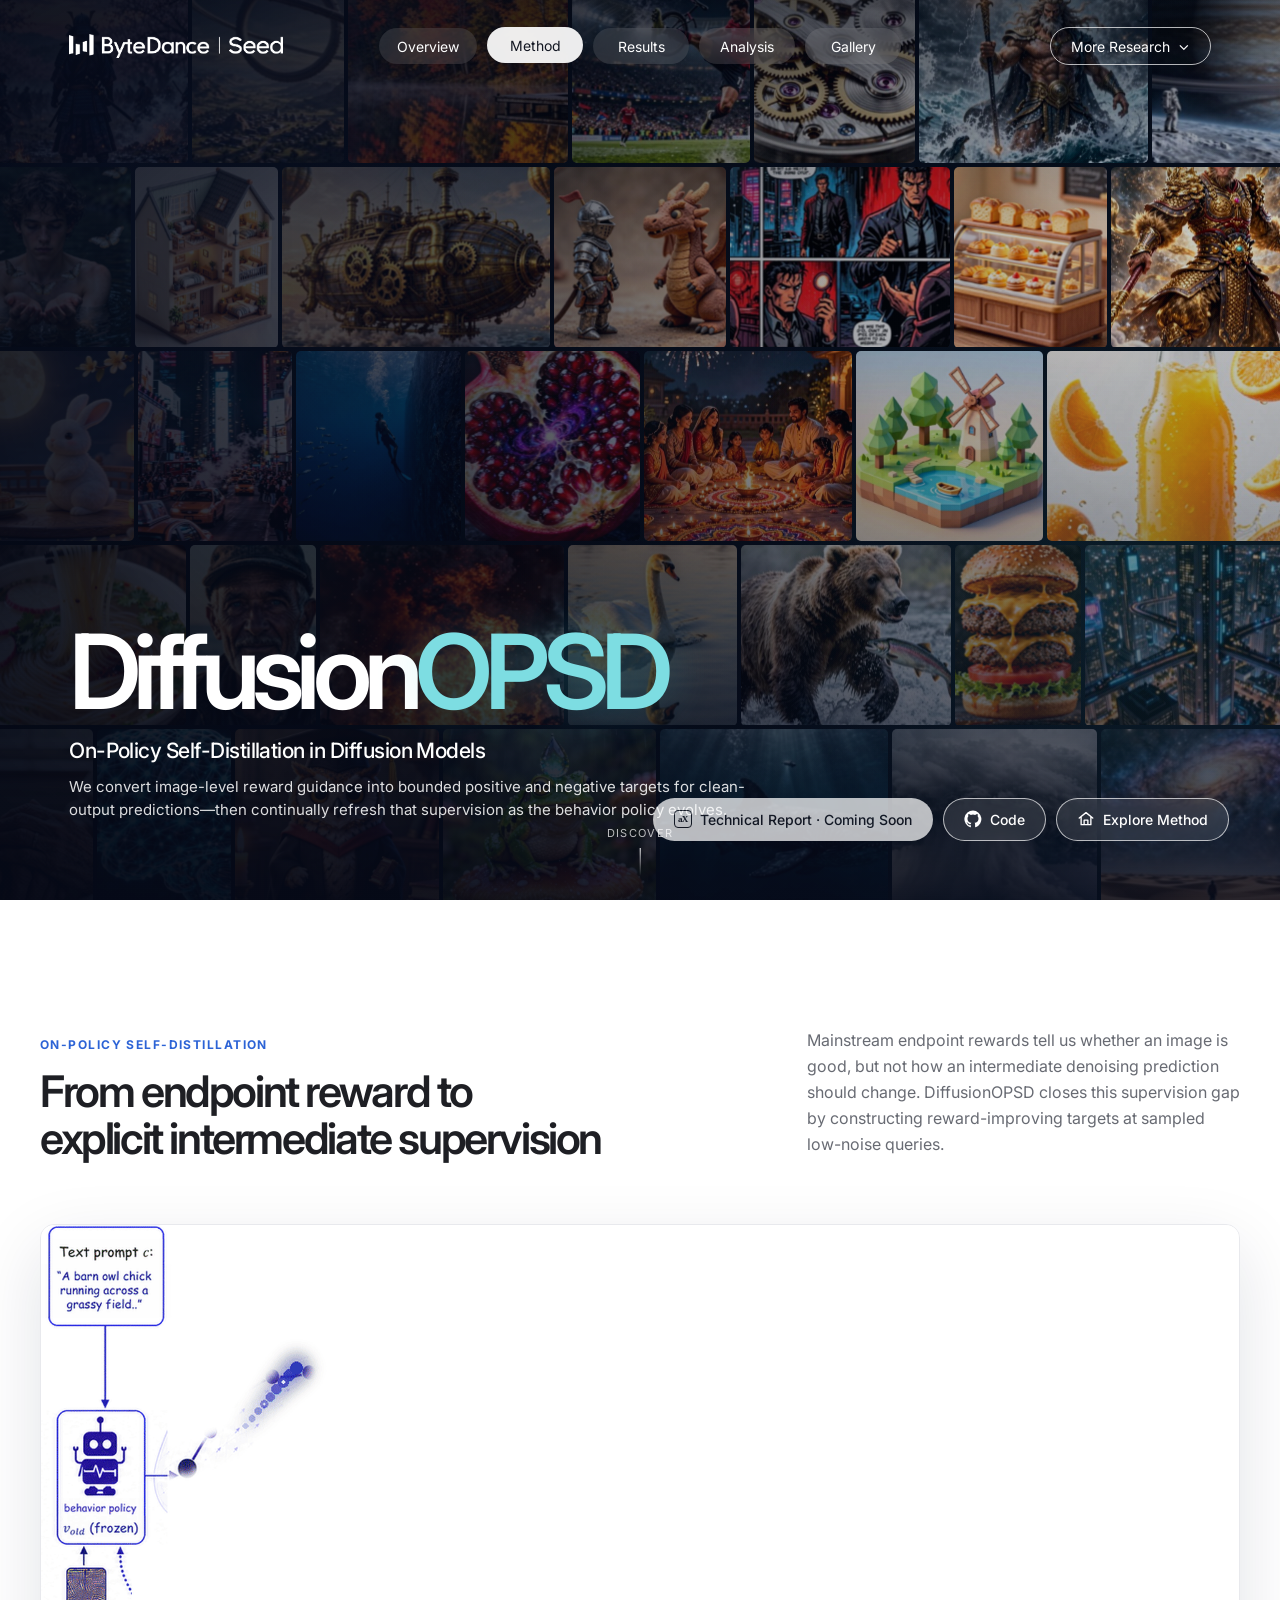
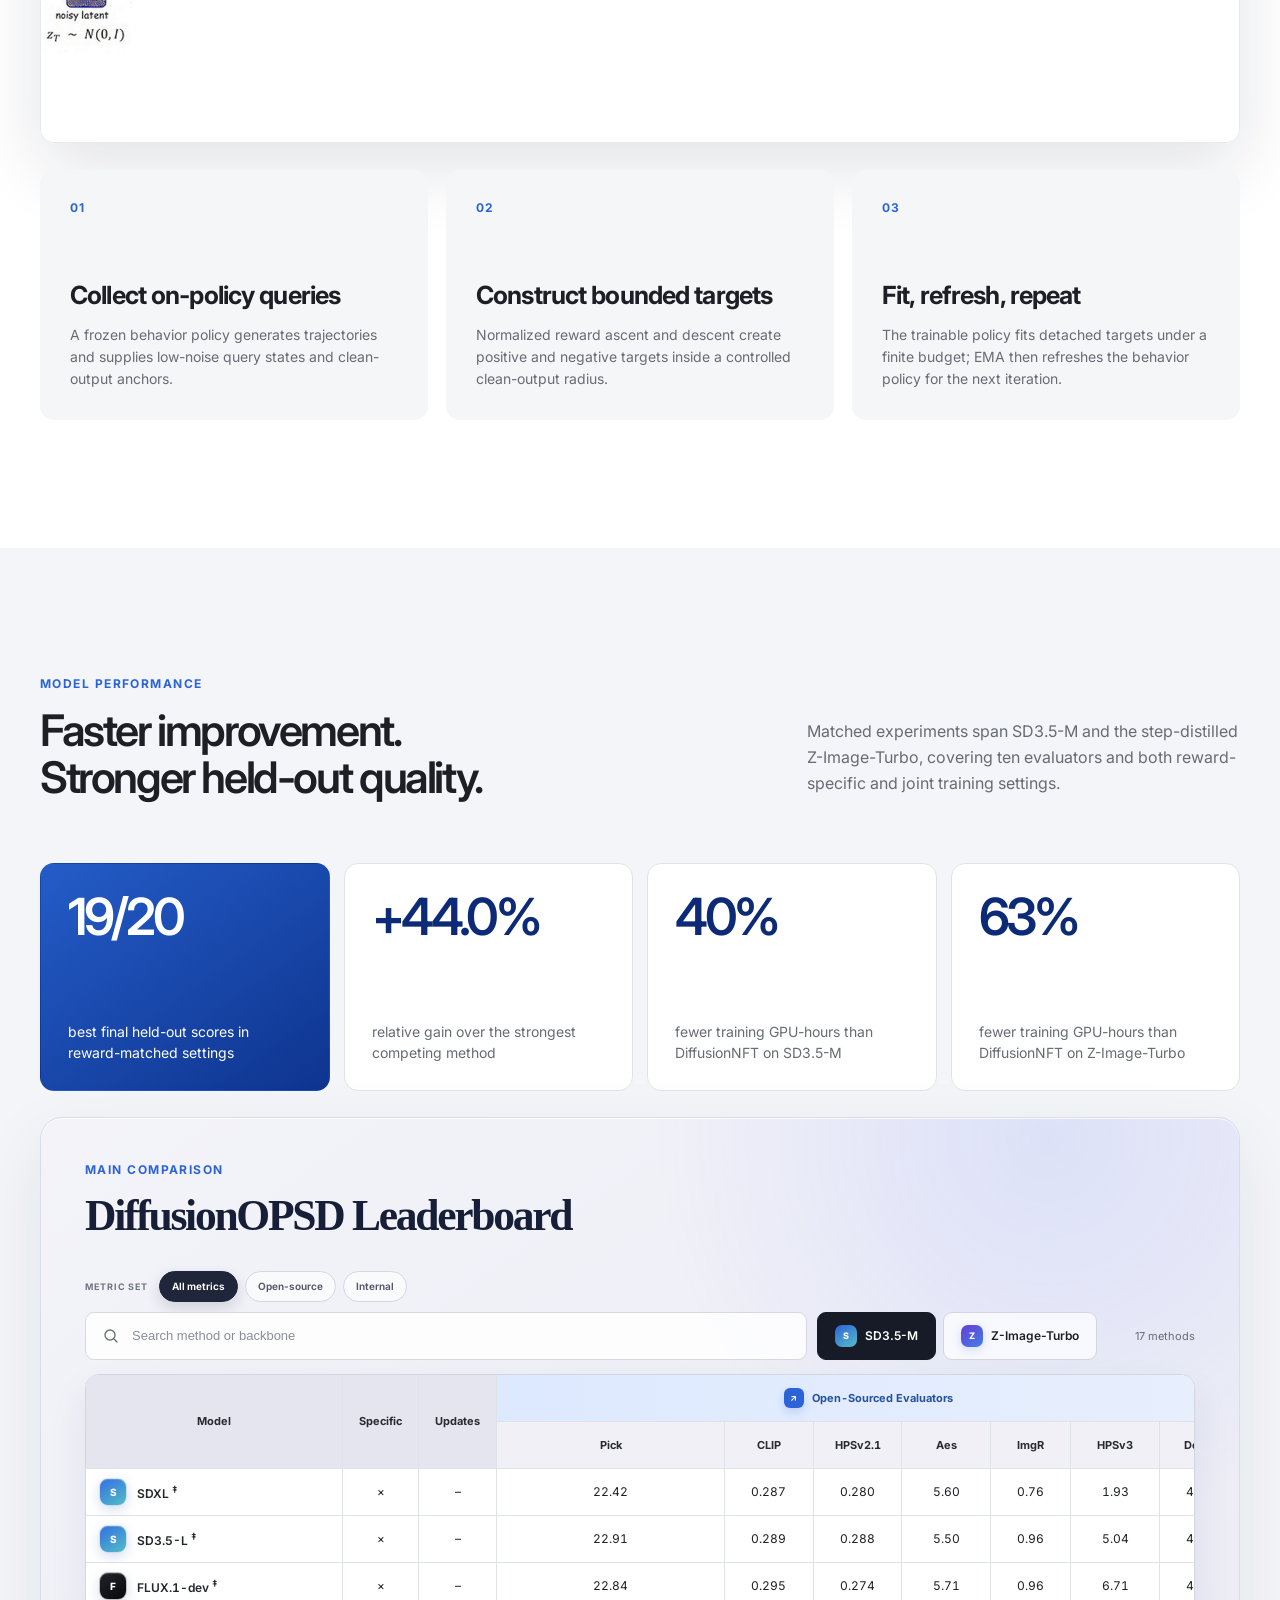
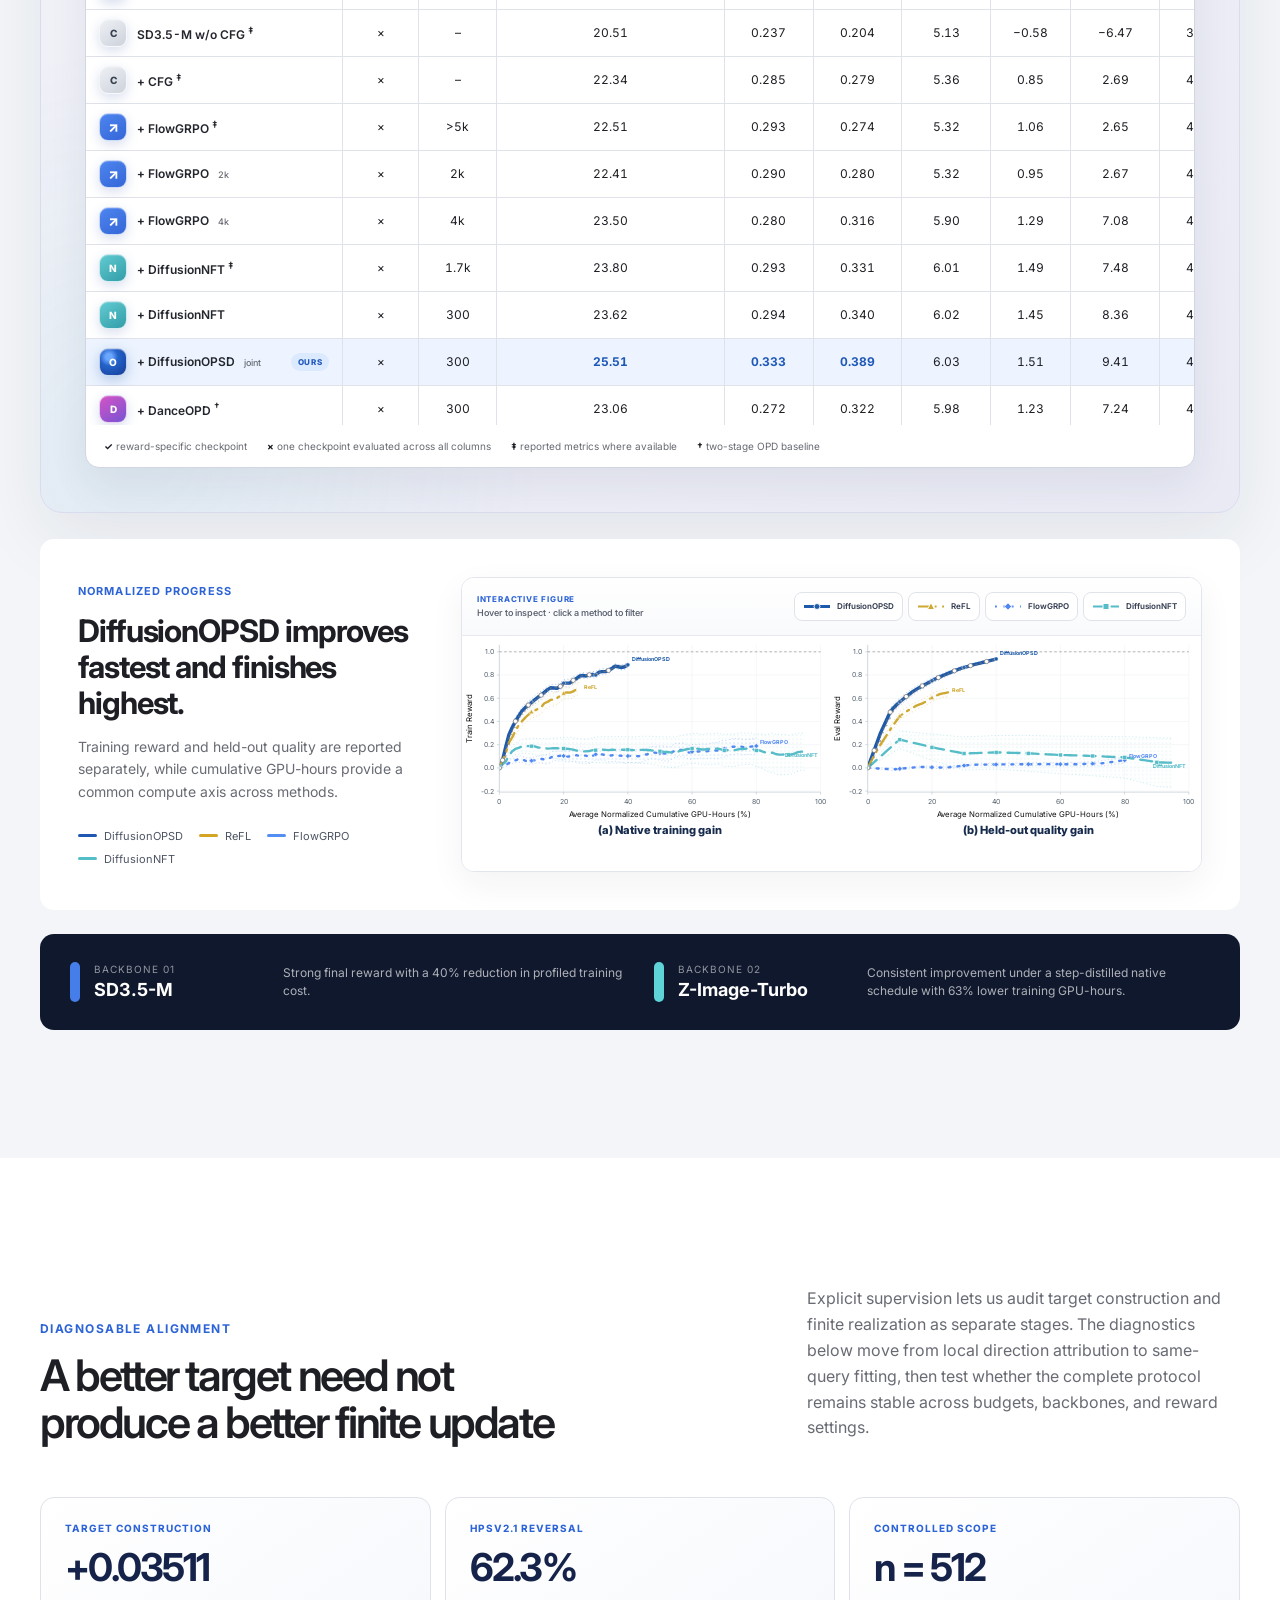
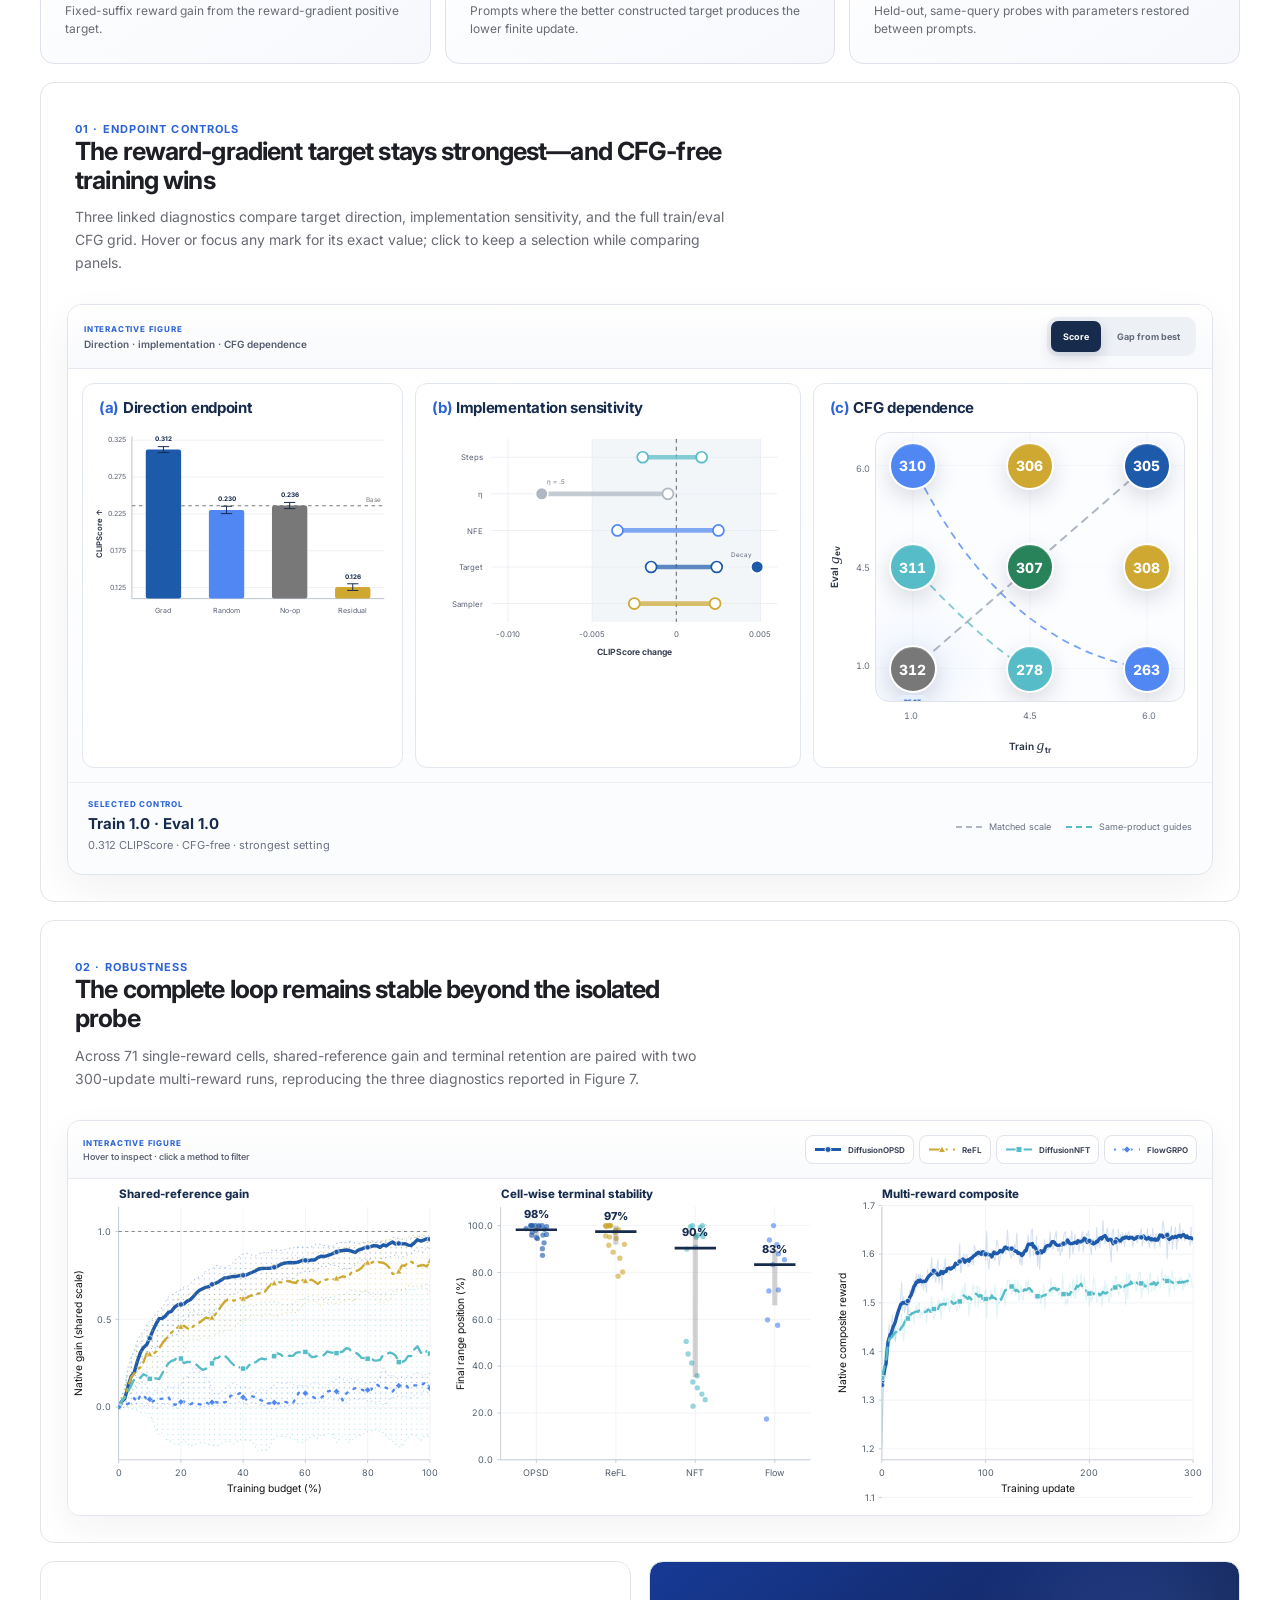
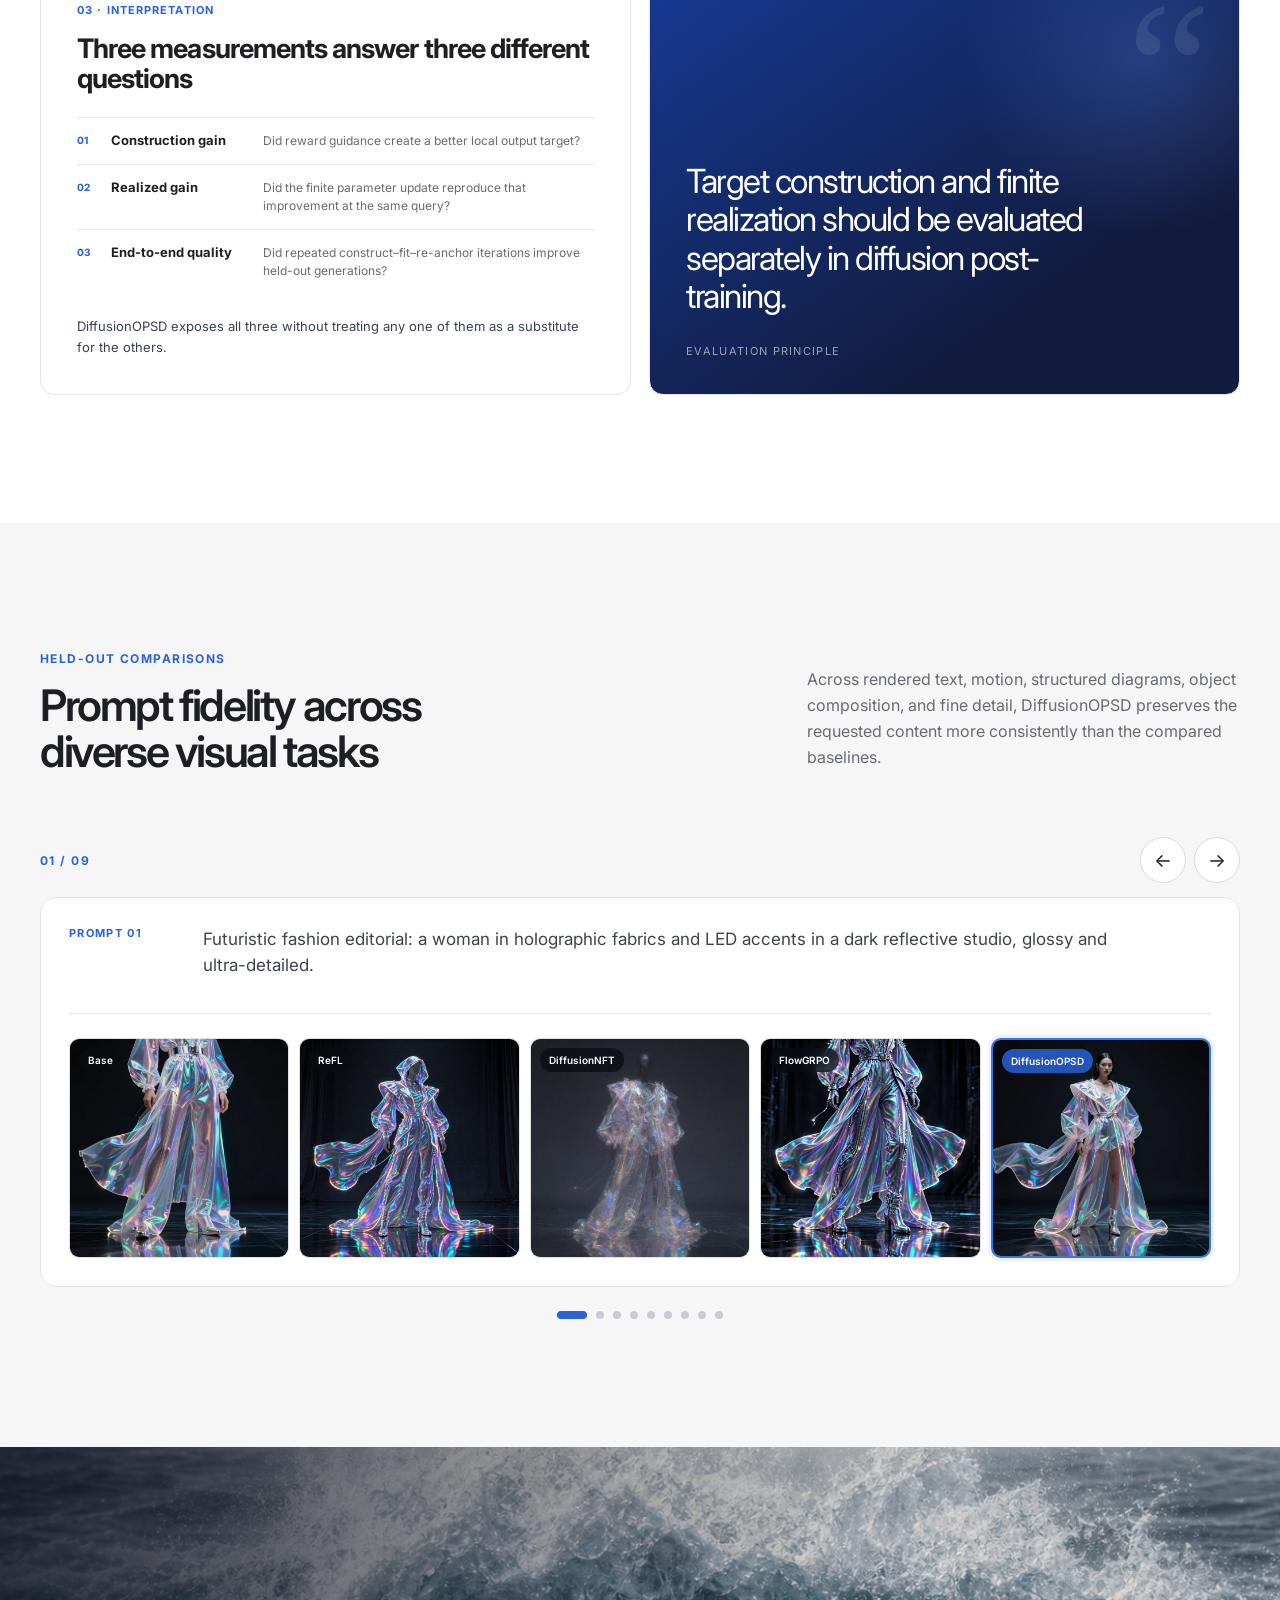
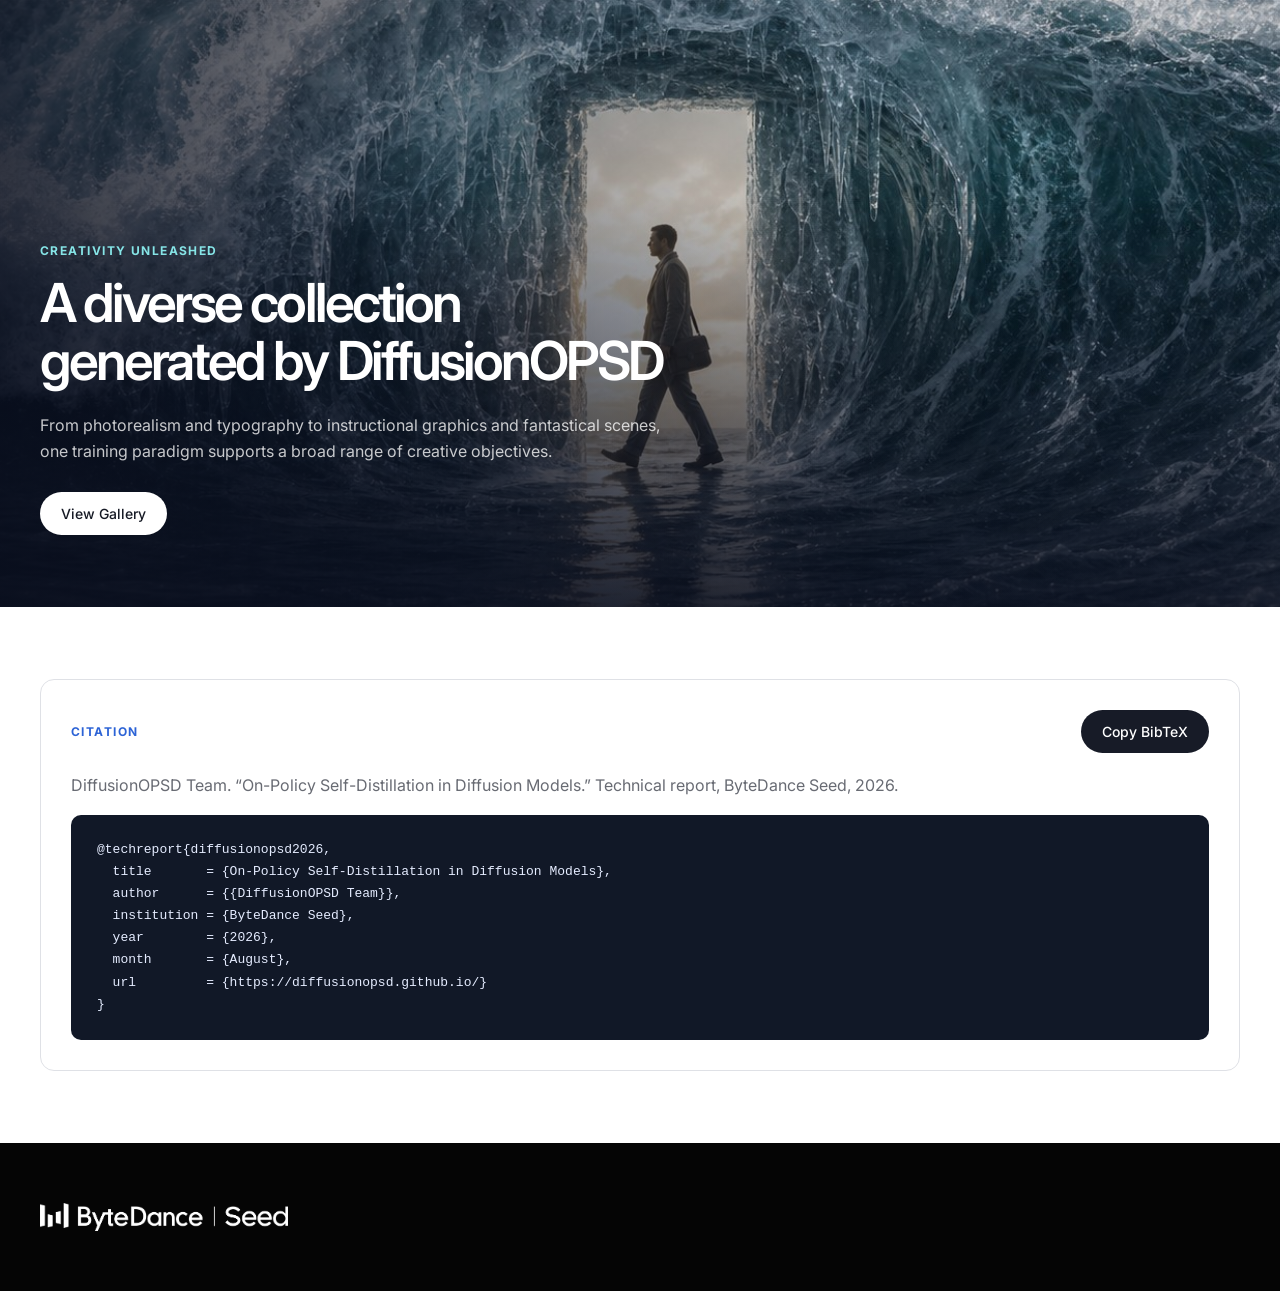
==== commit 8330b55a: "update" ====
--- a/index.html
+++ b/index.html
@@ -71,7 +71,57 @@
 
   <main id="main-content">
     <section class="hero" id="overview" aria-labelledby="hero-title">
-      <div class="hero-media" aria-hidden="true"></div>
+      <div class="hero-media" aria-hidden="true">
+        <div class="hero-mosaic-stage" data-hero-mosaic-stage>
+          <div class="hero-mosaic" data-hero-mosaic>
+          <div class="hero-mosaic-row" style="--row-size:1.05">
+            <span class="hero-tile" style="--w:1.35;--i:0"><img src="assets/hero-mosaic/01.jpg" alt="" decoding="async" fetchpriority="high"></span>
+            <span class="hero-tile" style="--w:.9;--i:1"><img src="assets/hero-mosaic/02.jpg" alt="" decoding="async" fetchpriority="high"></span>
+            <span class="hero-tile" style="--w:1.3;--i:2"><img src="assets/hero-mosaic/03.jpg" alt="" decoding="async" fetchpriority="high"></span>
+            <span class="hero-tile" style="--w:1.05;--i:3"><img src="assets/hero-mosaic/04.jpg" alt="" decoding="async" fetchpriority="high"></span>
+            <span class="hero-tile" style="--w:.95;--i:4"><img src="assets/hero-mosaic/05.jpg" alt="" decoding="async" fetchpriority="high"></span>
+            <span class="hero-tile" style="--w:1.35;--i:5"><img src="assets/hero-mosaic/06.jpg" alt="" decoding="async" fetchpriority="high"></span>
+            <span class="hero-tile" style="--w:1;--i:6"><img src="assets/hero-mosaic/07.jpg" alt="" decoding="async" fetchpriority="high"></span>
+          </div>
+          <div class="hero-mosaic-row" style="--row-size:1">
+            <span class="hero-tile" style="--w:.9;--i:7"><img src="assets/hero-mosaic/08.jpg" alt="" decoding="async"></span>
+            <span class="hero-tile" style="--w:.75;--i:8"><img src="assets/hero-mosaic/09.jpg" alt="" decoding="async"></span>
+            <span class="hero-tile" style="--w:1.4;--i:9"><img src="assets/hero-mosaic/10.jpg" alt="" decoding="async"></span>
+            <span class="hero-tile" style="--w:.9;--i:10"><img src="assets/hero-mosaic/11.jpg" alt="" decoding="async"></span>
+            <span class="hero-tile" style="--w:1.15;--i:11"><img src="assets/hero-mosaic/12.jpg" alt="" decoding="async"></span>
+            <span class="hero-tile" style="--w:.8;--i:12"><img src="assets/hero-mosaic/13.jpg" alt="" decoding="async"></span>
+            <span class="hero-tile" style="--w:1.1;--i:13"><img src="assets/hero-mosaic/14.jpg" alt="" decoding="async"></span>
+          </div>
+          <div class="hero-mosaic-row" style="--row-size:1.05">
+            <span class="hero-tile" style="--w:.8;--i:14"><img src="assets/hero-mosaic/15.jpg" alt="" decoding="async"></span>
+            <span class="hero-tile" style="--w:.7;--i:15"><img src="assets/hero-mosaic/16.jpg" alt="" decoding="async"></span>
+            <span class="hero-tile" style="--w:.75;--i:16"><img src="assets/hero-mosaic/17.jpg" alt="" decoding="async"></span>
+            <span class="hero-tile" style="--w:.8;--i:17"><img src="assets/hero-mosaic/18.jpg" alt="" decoding="async"></span>
+            <span class="hero-tile" style="--w:.95;--i:18"><img src="assets/hero-mosaic/19.jpg" alt="" decoding="async"></span>
+            <span class="hero-tile" style="--w:.85;--i:19"><img src="assets/hero-mosaic/20.jpg" alt="" decoding="async"></span>
+            <span class="hero-tile" style="--w:1.25;--i:20"><img src="assets/hero-mosaic/21.jpg" alt="" decoding="async"></span>
+          </div>
+          <div class="hero-mosaic-row" style="--row-size:1">
+            <span class="hero-tile" style="--w:1.35;--i:21"><img src="assets/hero-mosaic/22.jpg" alt="" decoding="async"></span>
+            <span class="hero-tile" style="--w:.75;--i:22"><img src="assets/hero-mosaic/23.jpg" alt="" decoding="async"></span>
+            <span class="hero-tile" style="--w:1.45;--i:23"><img src="assets/hero-mosaic/24.jpg" alt="" decoding="async"></span>
+            <span class="hero-tile" style="--w:1;--i:24"><img src="assets/hero-mosaic/25.jpg" alt="" decoding="async"></span>
+            <span class="hero-tile" style="--w:1.25;--i:25"><img src="assets/hero-mosaic/26.jpg" alt="" decoding="async"></span>
+            <span class="hero-tile" style="--w:.75;--i:26"><img src="assets/hero-mosaic/27.jpg" alt="" decoding="async"></span>
+            <span class="hero-tile" style="--w:1.4;--i:27"><img src="assets/hero-mosaic/28.jpg" alt="" decoding="async"></span>
+          </div>
+          <div class="hero-mosaic-row" style="--row-size:1.1">
+            <span class="hero-tile" style="--w:.85;--i:28"><img src="assets/hero-mosaic/29.jpg" alt="" decoding="async"></span>
+            <span class="hero-tile" style="--w:.85;--i:29"><img src="assets/hero-mosaic/30.jpg" alt="" decoding="async"></span>
+            <span class="hero-tile" style="--w:1.3;--i:30"><img src="assets/hero-mosaic/31.jpg" alt="" decoding="async"></span>
+            <span class="hero-tile" style="--w:1.35;--i:31"><img src="assets/hero-mosaic/32.jpg" alt="" decoding="async"></span>
+            <span class="hero-tile" style="--w:1.45;--i:32"><img src="assets/hero-mosaic/33.jpg" alt="" decoding="async"></span>
+            <span class="hero-tile" style="--w:1.3;--i:33"><img src="assets/hero-mosaic/34.jpg" alt="" decoding="async"></span>
+            <span class="hero-tile" style="--w:1.4;--i:34"><img src="assets/hero-mosaic/35.jpg" alt="" decoding="async"></span>
+          </div>
+          </div>
+        </div>
+      </div>
       <div class="hero-overlay" aria-hidden="true"></div>
 
       <div class="hero-copy">
--- a/styles.css
+++ b/styles.css
@@ -209,21 +209,124 @@
 .hero-media,
 .hero-overlay { position: absolute; inset: 0; }
 .hero-media {
-  background-image: url("assets/hero.jpg");
-  background-position: center;
-  background-size: cover;
-  transform: scale(1.035);
-  animation: heroDrift 18s ease-in-out infinite alternate;
+  z-index: 0;
+  overflow: hidden;
+  background: #07101d;
+}
+.hero-mosaic-stage {
+  --pointer-x: 0px;
+  --pointer-y: 0px;
+  position: absolute;
+  inset: -3.5%;
+  animation: heroMosaicDrift 19s cubic-bezier(.46,.03,.28,1) infinite;
+  will-change: transform;
+}
+.hero-mosaic {
+  position: absolute;
+  inset: 0;
+  display: flex;
+  flex-direction: column;
+  gap: 4px;
+  padding: 4px;
+}
+.hero-mosaic-row {
+  min-height: 0;
+  display: flex;
+  flex: var(--row-size) 1 0;
+  gap: 4px;
+}
+.hero-mosaic-row.is-carousel-row {
+  position: relative;
+  display: block;
+  gap: 0;
+  overflow: hidden;
+}
+.hero-row-track {
+  position: absolute;
+  top: 0;
+  bottom: 0;
+  left: 0;
+  display: flex;
+  width: max-content;
+  gap: 4px;
+  transform: translate3d(0, 0, 0);
+  will-change: transform;
+}
+.hero-row-track.is-moving {
+  transition: transform 2.25s cubic-bezier(.38,.04,.2,1);
+}
+.hero-row-track .hero-tile {
+  height: 100%;
+  flex-grow: 0;
+  flex-shrink: 0;
+}
+.hero-tile {
+  position: relative;
+  min-width: 0;
+  flex: var(--w) 1 0;
+  overflow: hidden;
+  border-radius: 5px;
+  background: #10182d;
+  box-shadow: inset 0 0 0 1px rgba(255,255,255,.08);
+  isolation: isolate;
+}
+.hero-tile::after {
+  content: "";
+  position: absolute;
+  inset: 0;
+  z-index: 1;
+  pointer-events: none;
+  background: linear-gradient(145deg, rgba(125,221,226,.10), transparent 40%, rgba(15,30,60,.12));
+  mix-blend-mode: screen;
+}
+.hero-tile img {
+  position: absolute;
+  inset: -8% -4%;
+  width: 108%;
+  height: 116%;
+  max-width: none;
+  object-fit: cover;
+  filter: saturate(1.08) contrast(1.045) brightness(.94);
+  transform: translate3d(-1%, -3%, 0) scale(1.06);
+  animation: heroTileWave 9.2s cubic-bezier(.45,.02,.25,1) infinite;
+  animation-delay: calc(var(--i) * -.26s);
+  will-change: transform, filter;
+}
+.hero-media::after {
+  content: "";
+  position: absolute;
+  inset: -18%;
+  z-index: 1;
+  pointer-events: none;
+  background:
+    radial-gradient(circle at 18% 22%, rgba(72,135,255,.20), transparent 26%),
+    radial-gradient(circle at 78% 68%, rgba(64,226,203,.16), transparent 24%);
+  mix-blend-mode: screen;
+  animation: heroAurora 13s ease-in-out infinite alternate;
+  transition: filter 1.2s ease, opacity 1.2s ease;
 }
 .hero-overlay {
+  z-index: 1;
   background:
-    linear-gradient(90deg, rgba(6, 10, 22, .78) 0%, rgba(6, 10, 22, .35) 48%, rgba(6, 10, 22, .18) 100%),
-    linear-gradient(0deg, rgba(7, 12, 28, .76) 0%, transparent 51%),
-    linear-gradient(180deg, rgba(4, 8, 20, .44) 0%, transparent 26%);
-}
-@keyframes heroDrift {
-  from { transform: scale(1.035) translate3d(0,0,0); }
-  to { transform: scale(1.095) translate3d(-.7%, -.6%, 0); }
+    linear-gradient(90deg, rgba(5,9,22,.88) 0%, rgba(5,9,22,.66) 36%, rgba(5,9,22,.24) 69%, rgba(5,9,22,.12) 100%),
+    linear-gradient(0deg, rgba(7,12,28,.82) 0%, rgba(7,12,28,.18) 48%, transparent 72%),
+    linear-gradient(180deg, rgba(4,8,20,.58) 0%, transparent 25%);
+}
+@keyframes heroMosaicDrift {
+  0%, 100% { transform: translate3d(calc(var(--pointer-x) - 1vw), calc(var(--pointer-y) - .7vh), 0) scale(1.045) rotate(-.12deg); }
+  28% { transform: translate3d(calc(var(--pointer-x) + .8vw), calc(var(--pointer-y) - 1.3vh), 0) scale(1.075) rotate(.10deg); }
+  58% { transform: translate3d(calc(var(--pointer-x) + 1.2vw), calc(var(--pointer-y) + .8vh), 0) scale(1.055) rotate(.18deg); }
+  80% { transform: translate3d(calc(var(--pointer-x) - .7vw), calc(var(--pointer-y) + 1.1vh), 0) scale(1.085) rotate(-.08deg); }
+}
+@keyframes heroTileWave {
+  0%, 100% { transform: translate3d(-1.5%, -4.5%, 0) scale(1.065); filter: saturate(1.06) contrast(1.04) brightness(.92); }
+  28% { transform: translate3d(.5%, 1.5%, 0) scale(1.095); filter: saturate(1.13) contrast(1.06) brightness(1.02); }
+  58% { transform: translate3d(1.5%, -5.5%, 0) scale(1.075); filter: saturate(1.09) contrast(1.045) brightness(.96); }
+  80% { transform: translate3d(-.5%, -9%, 0) scale(1.10); filter: saturate(1.15) contrast(1.065) brightness(1.01); }
+}
+@keyframes heroAurora {
+  from { transform: translate3d(-2%, -1%, 0) rotate(-2deg) scale(1); opacity: .7; }
+  to { transform: translate3d(3%, 2%, 0) rotate(3deg) scale(1.08); opacity: 1; }
 }
 .hero-copy {
   position: absolute;
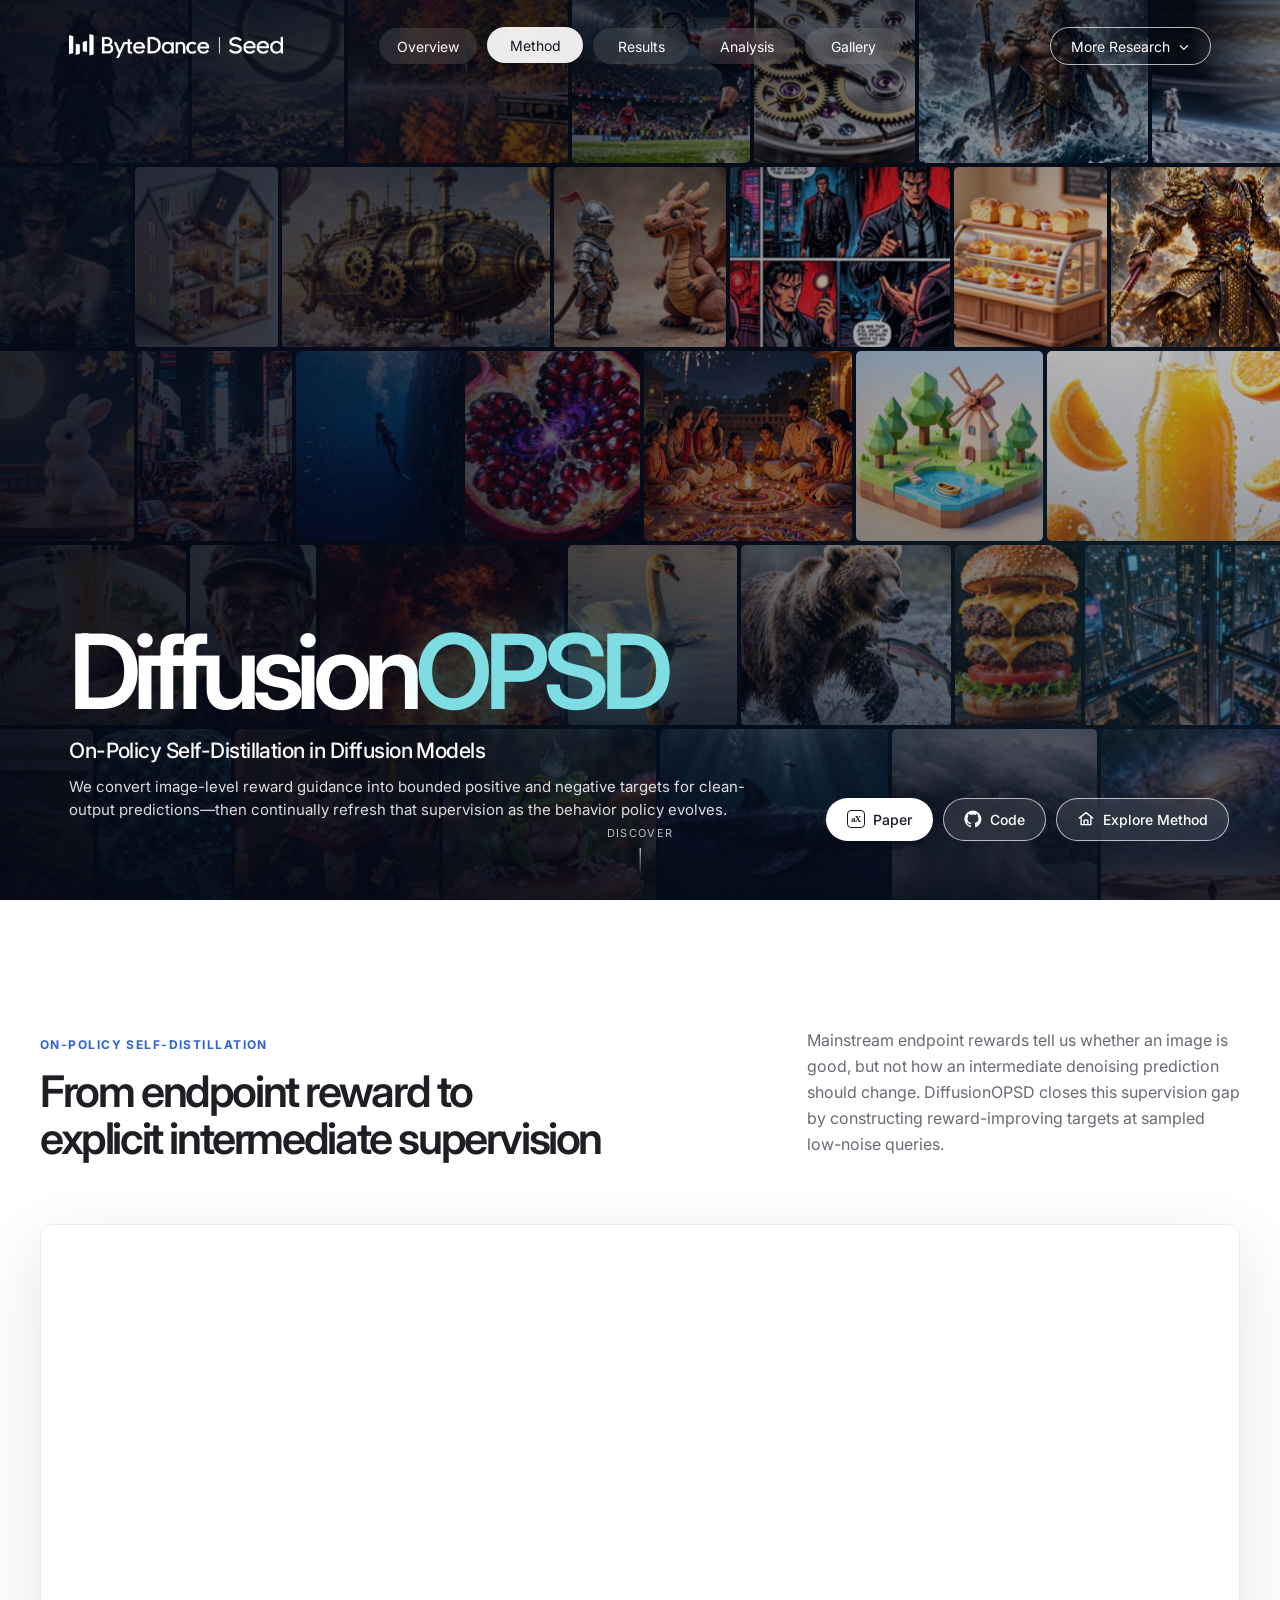
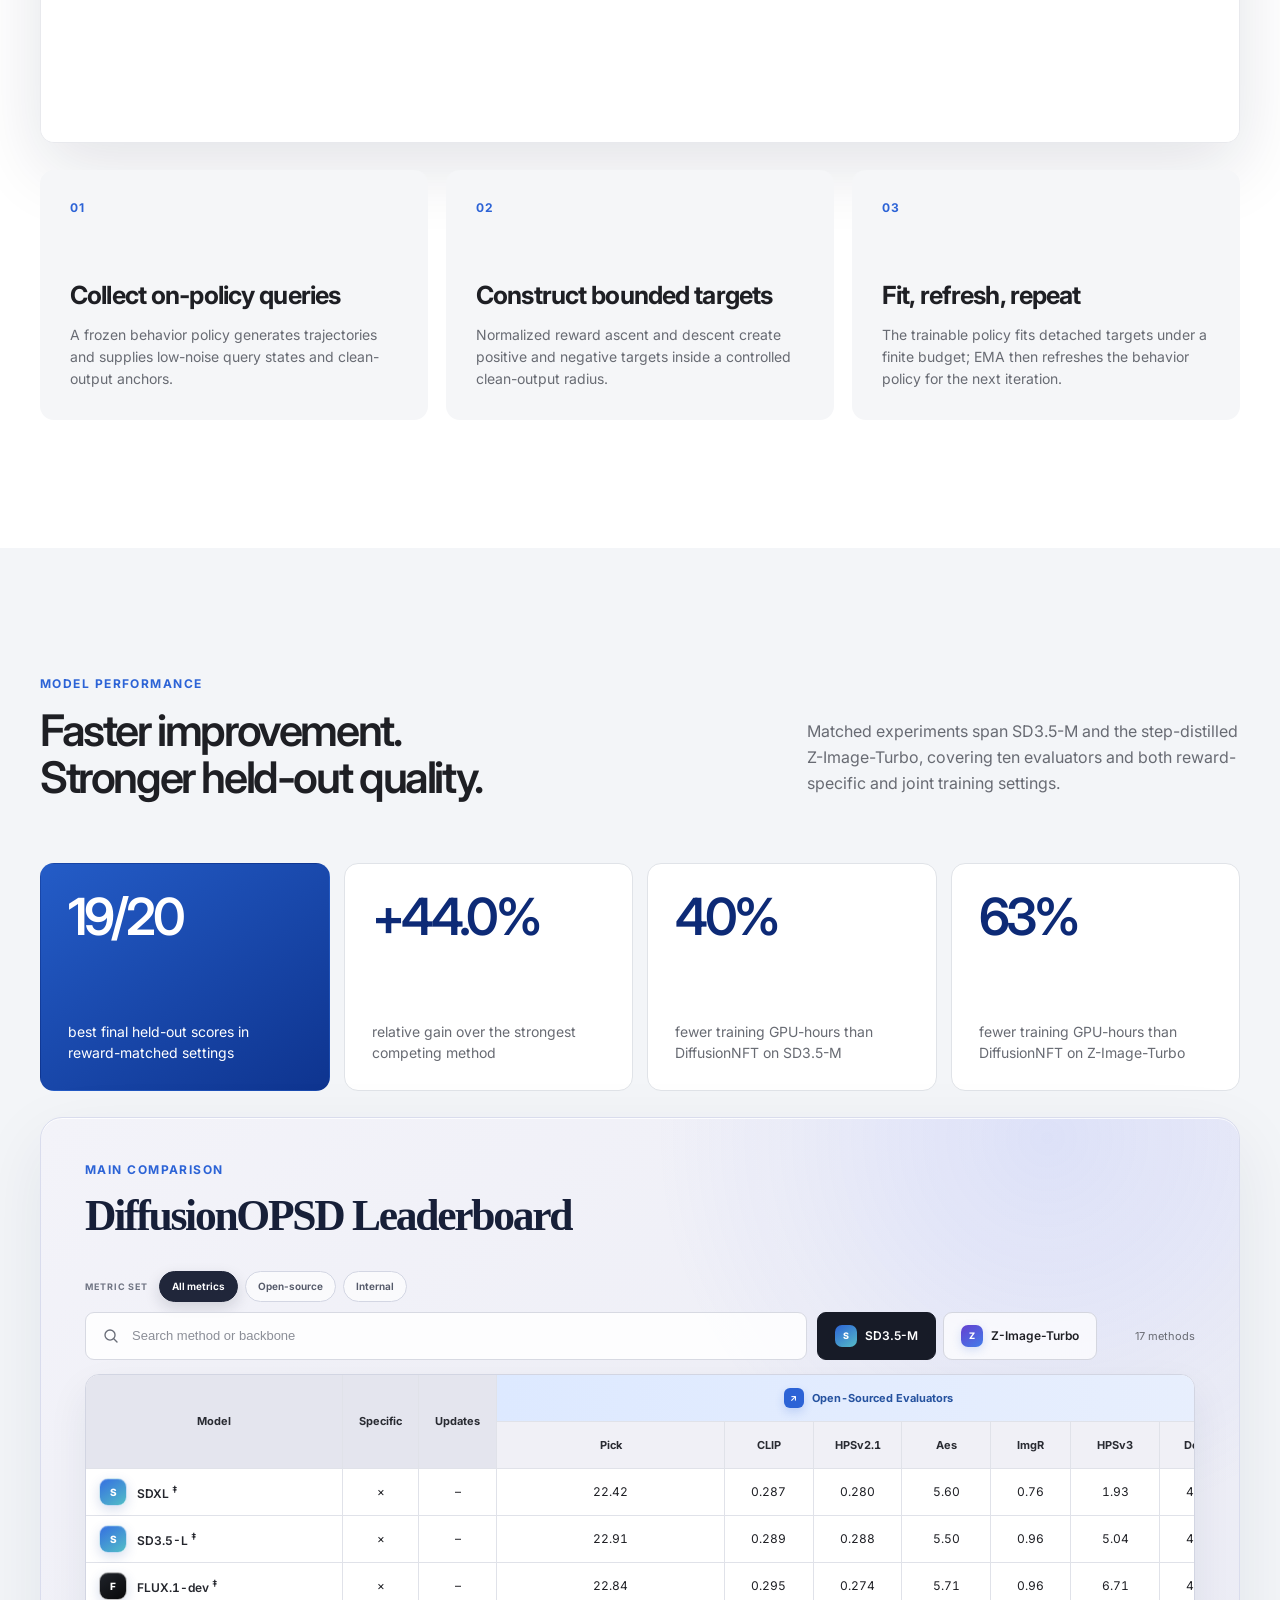
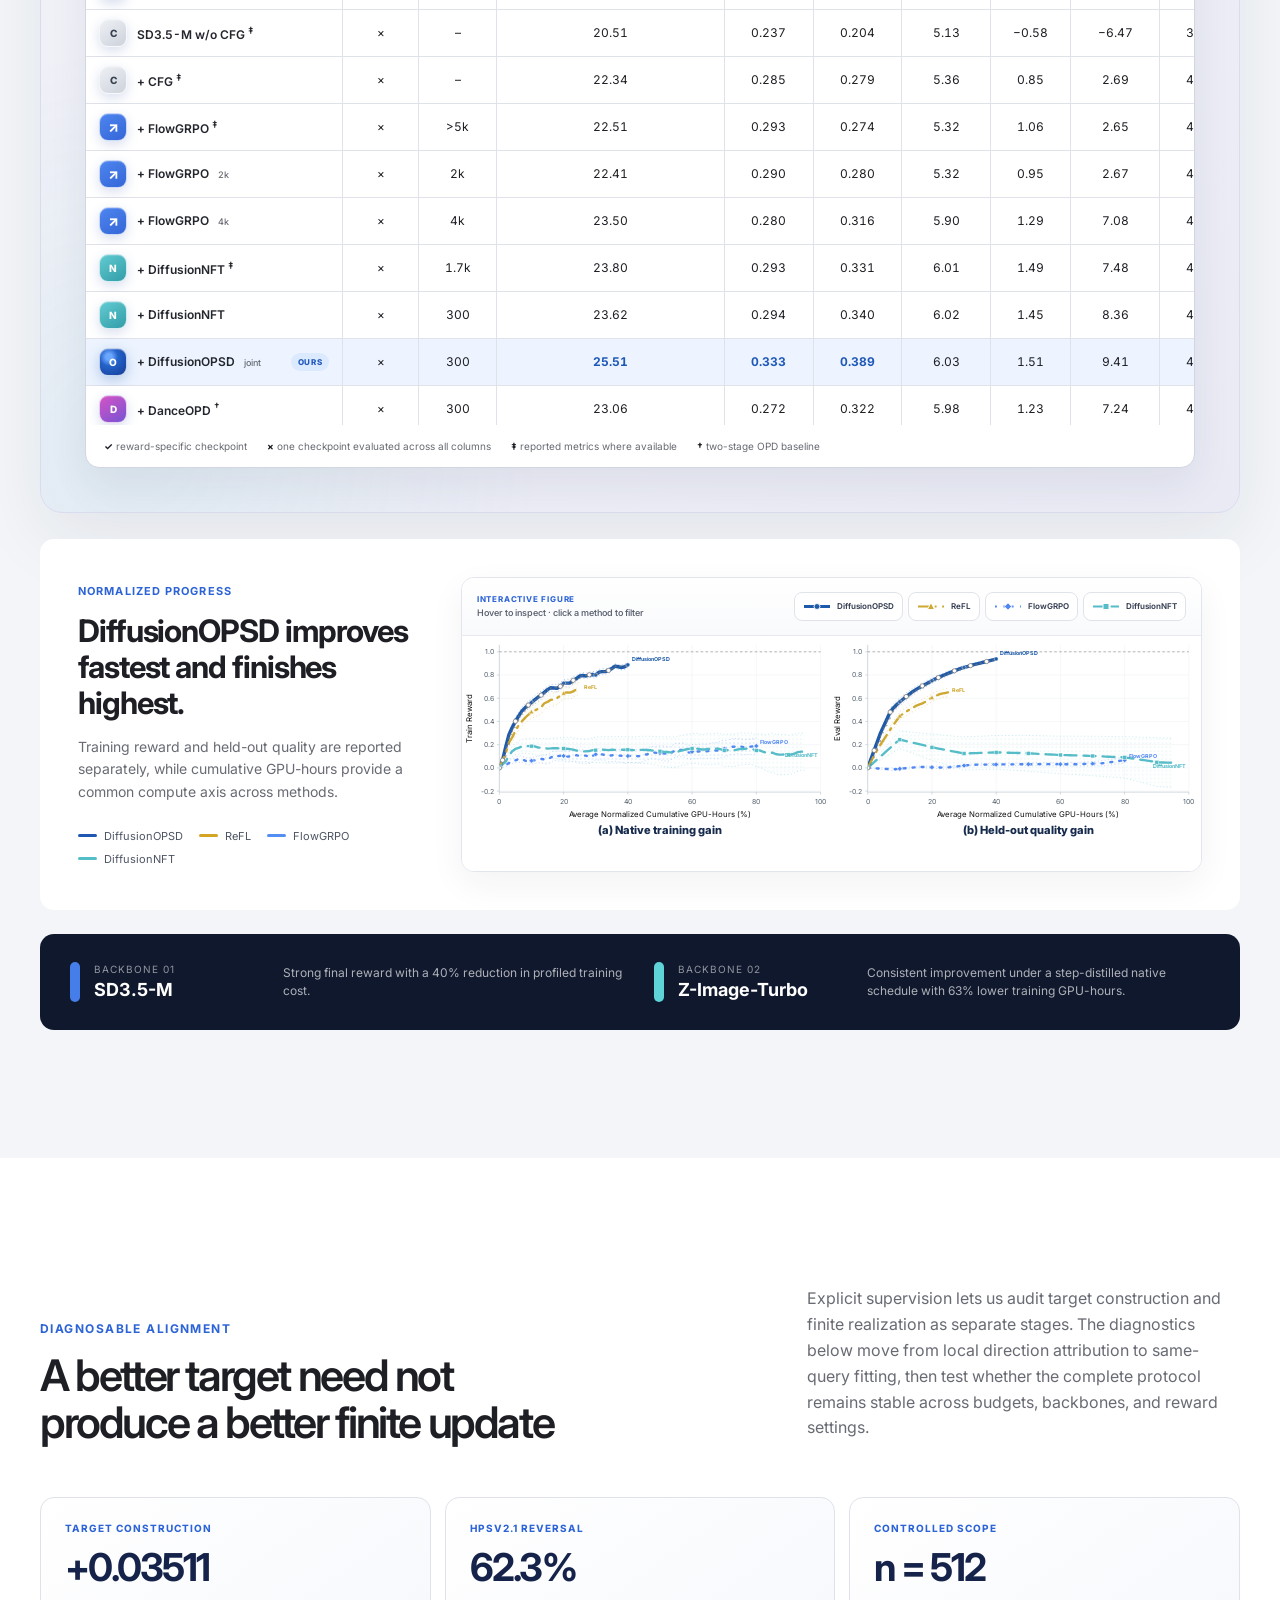
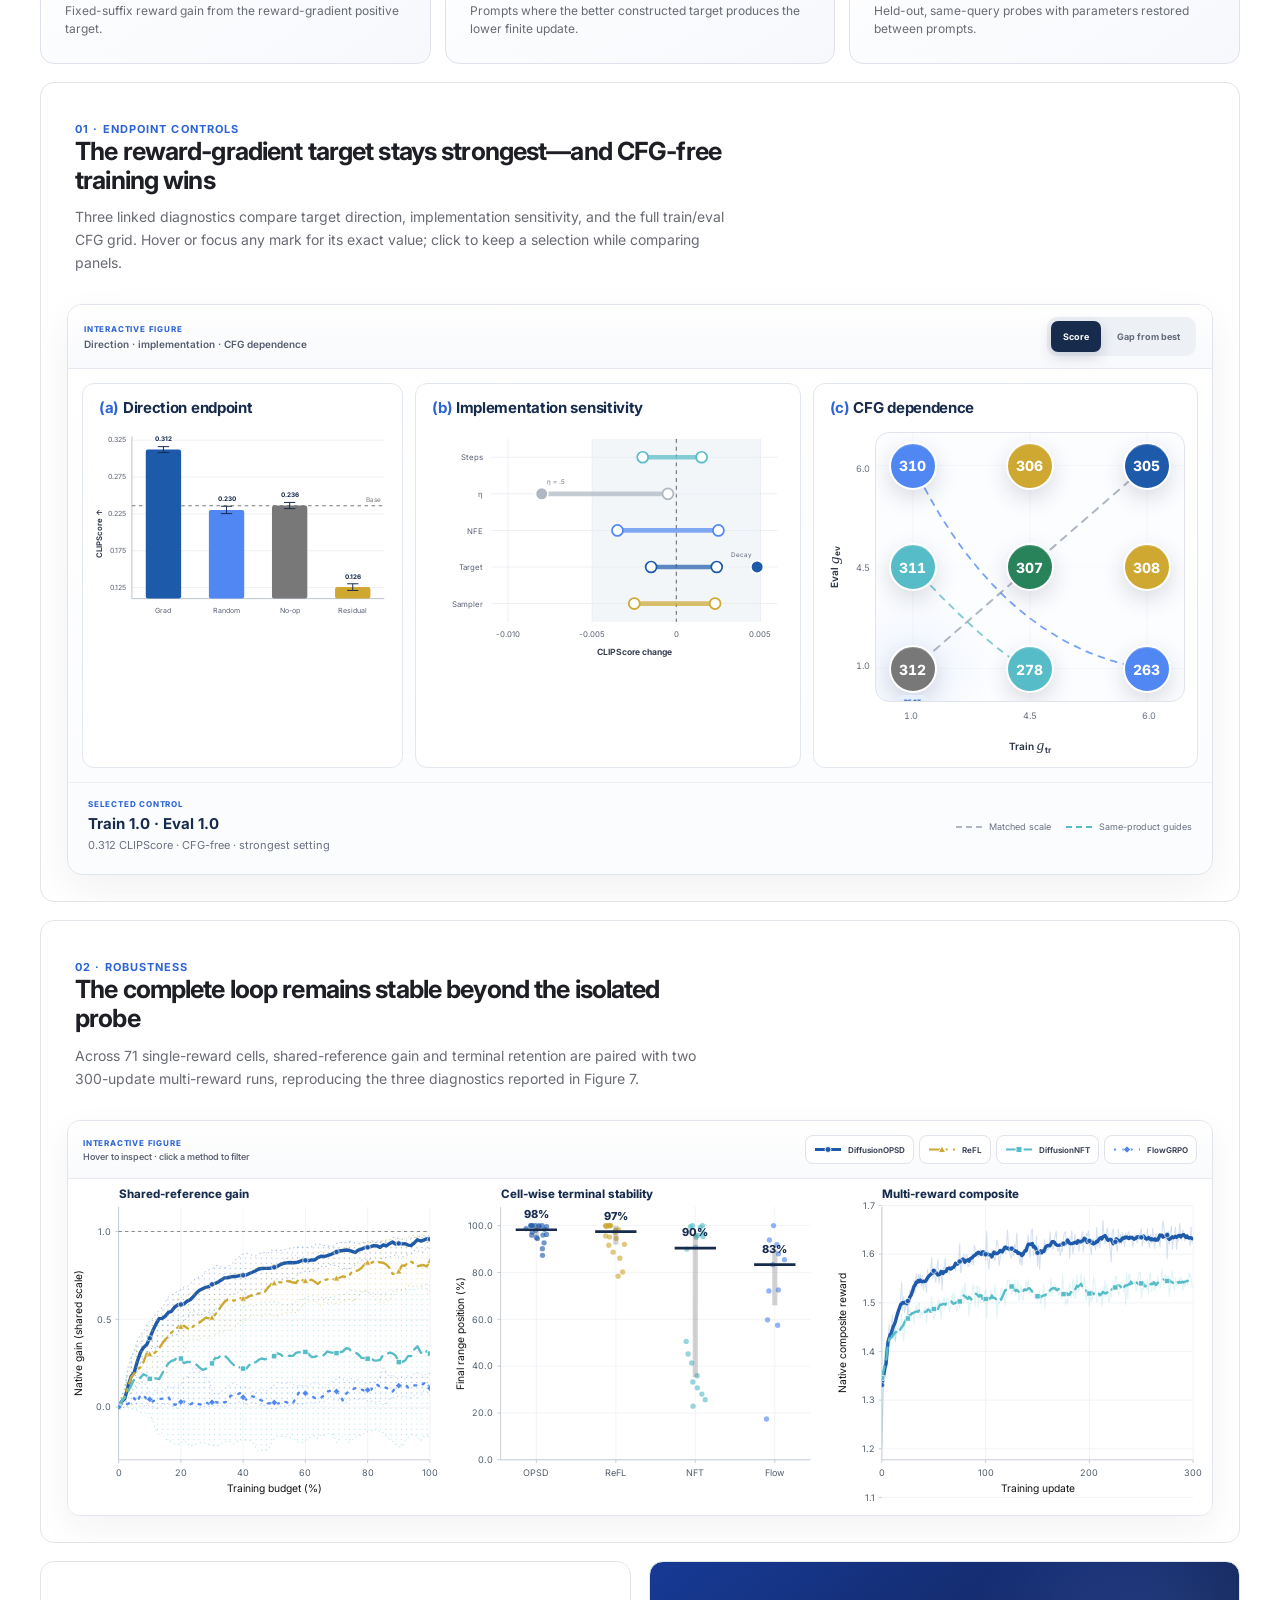
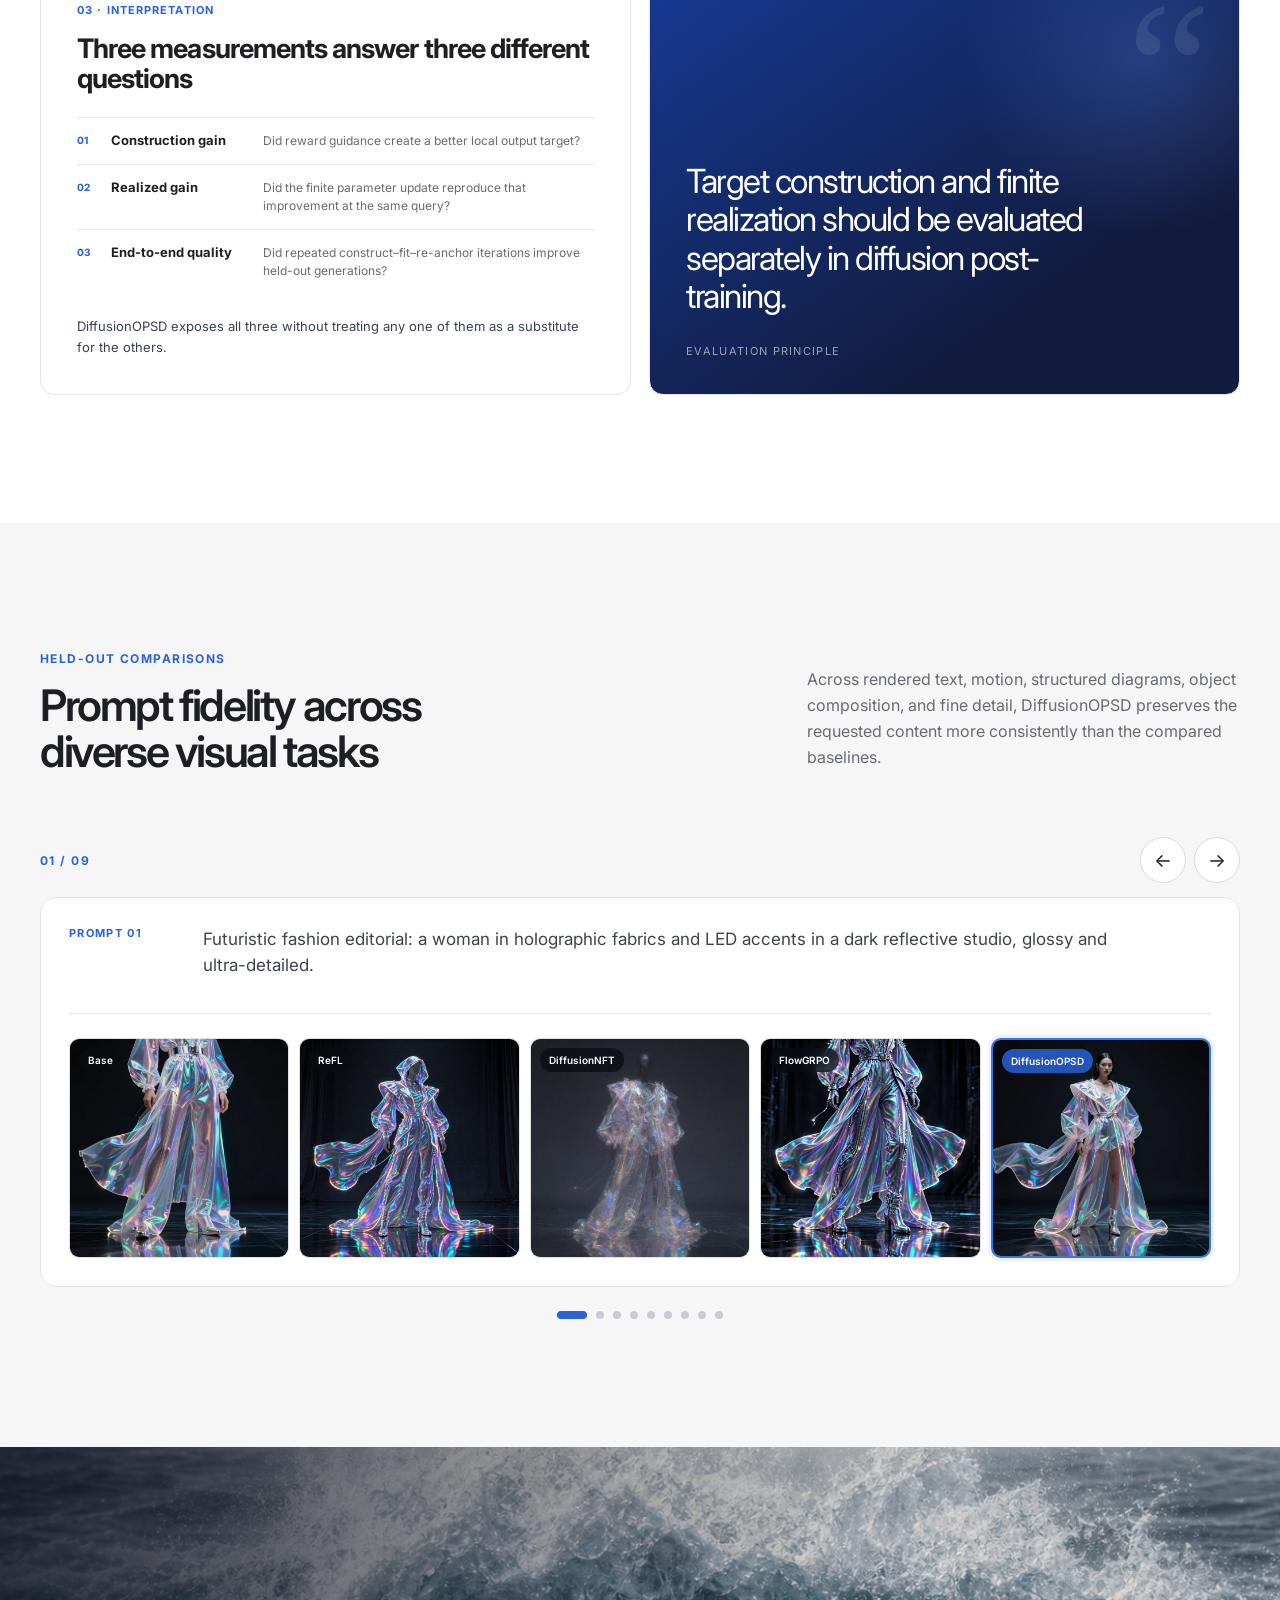
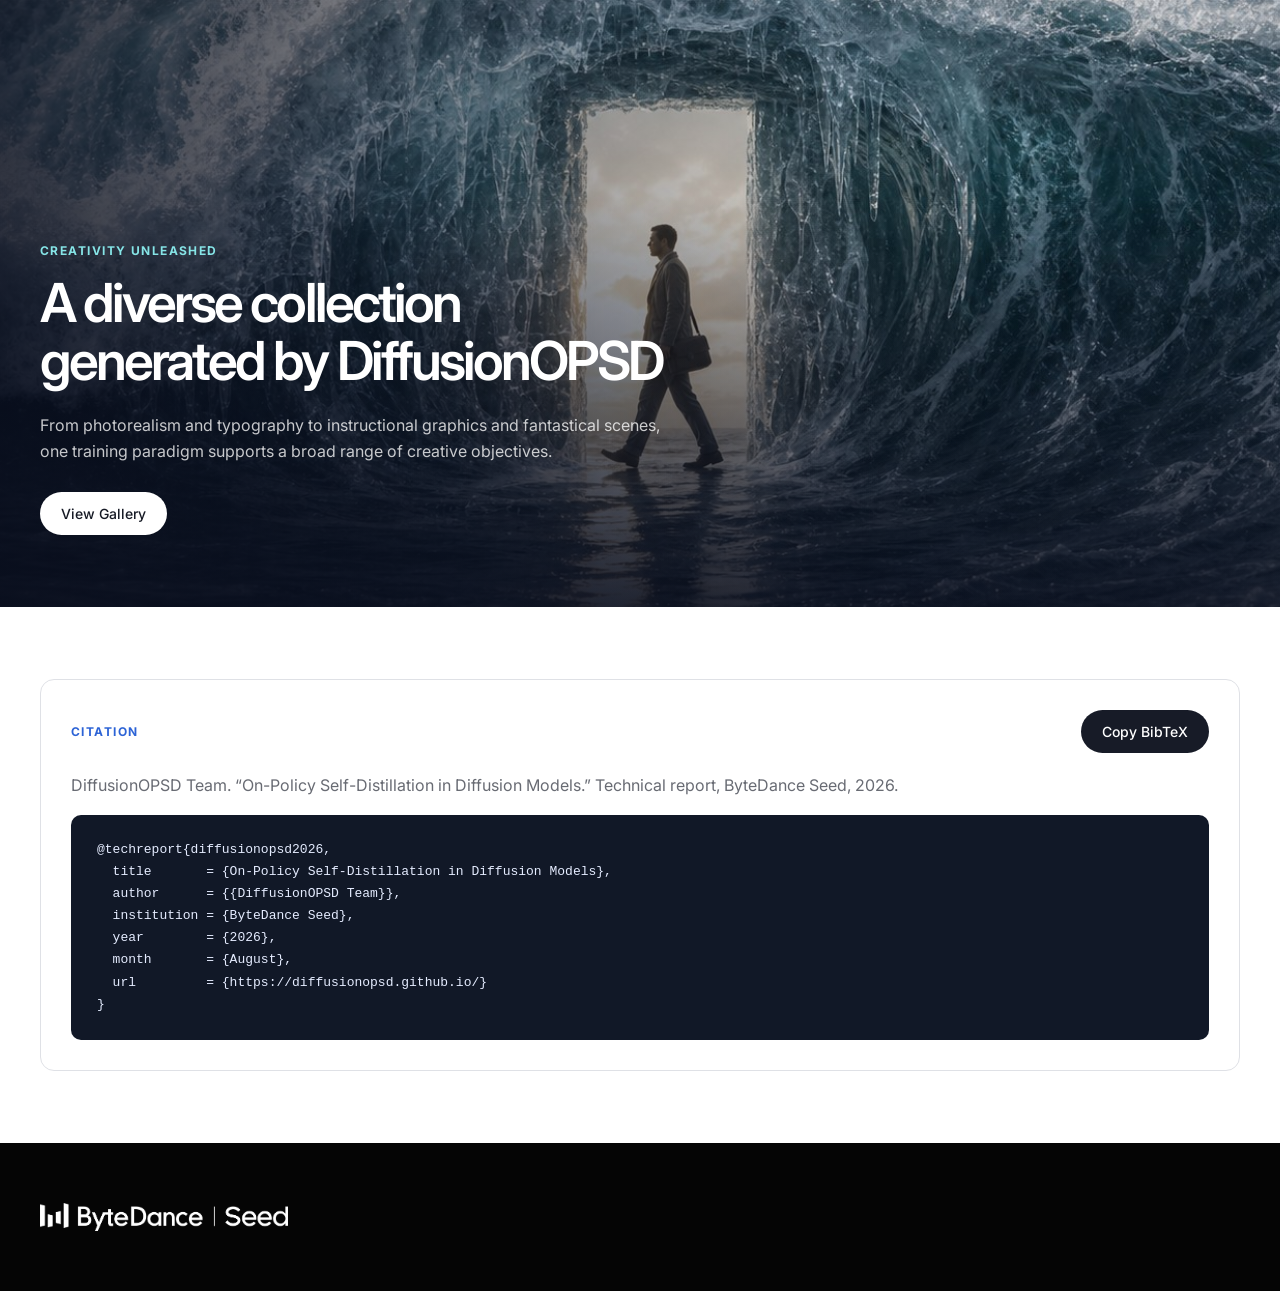
==== commit ad9fd213: "update" ====
--- a/index.html
+++ b/index.html
@@ -133,10 +133,10 @@
       </div>
 
       <div class="hero-buttons" aria-label="Research links">
-        <span class="button button-solid button-placeholder" aria-disabled="true" title="arXiv link coming soon">
+        <a class="button button-solid" href="https://arxiv.org/pdf/2608.24646" target="_blank" rel="noopener">
           <span class="button-icon arxiv-mark" aria-hidden="true">aX</span>
-          <span>Technical Report · Coming Soon</span>
-        </span>
+          <span>Paper</span>
+        </a>
         <a class="button button-glass" href="https://github.com/worldbench/DiffusionOPSD" target="_blank" rel="noopener">
           <svg class="button-icon" aria-hidden="true" viewBox="0 0 24 24"><path fill="currentColor" d="M12 .7a11.5 11.5 0 0 0-3.64 22.4c.58.1.79-.25.79-.56v-2.23c-3.22.7-3.9-1.37-3.9-1.37-.52-1.34-1.28-1.7-1.28-1.7-1.05-.72.08-.7.08-.7 1.16.08 1.77 1.19 1.77 1.19 1.03 1.77 2.7 1.26 3.36.96.1-.75.4-1.26.73-1.55-2.57-.3-5.27-1.29-5.27-5.68 0-1.26.45-2.28 1.19-3.09-.12-.29-.52-1.46.11-3.05 0 0 .97-.31 3.16 1.18a10.93 10.93 0 0 1 5.76 0c2.2-1.49 3.16-1.18 3.16-1.18.63 1.59.23 2.76.11 3.05.74.81 1.19 1.83 1.19 3.09 0 4.4-2.71 5.38-5.29 5.67.42.36.78 1.06.78 2.14v3.17c0 .31.21.67.8.56A11.5 11.5 0 0 0 12 .7Z"/></svg>
           <span>Code</span>
--- a/styles.css
+++ b/styles.css
@@ -401,8 +401,6 @@
 }
 .button-solid { background: #fff; color: #161a25; }
 .button-solid:hover { background: #e9f9fa; }
-.button-placeholder { cursor: default; opacity: .72; }
-.button-placeholder:hover { transform: none; background: #fff; }
 .button-glass {
   color: #fff;
   background: rgba(255,255,255,.1);
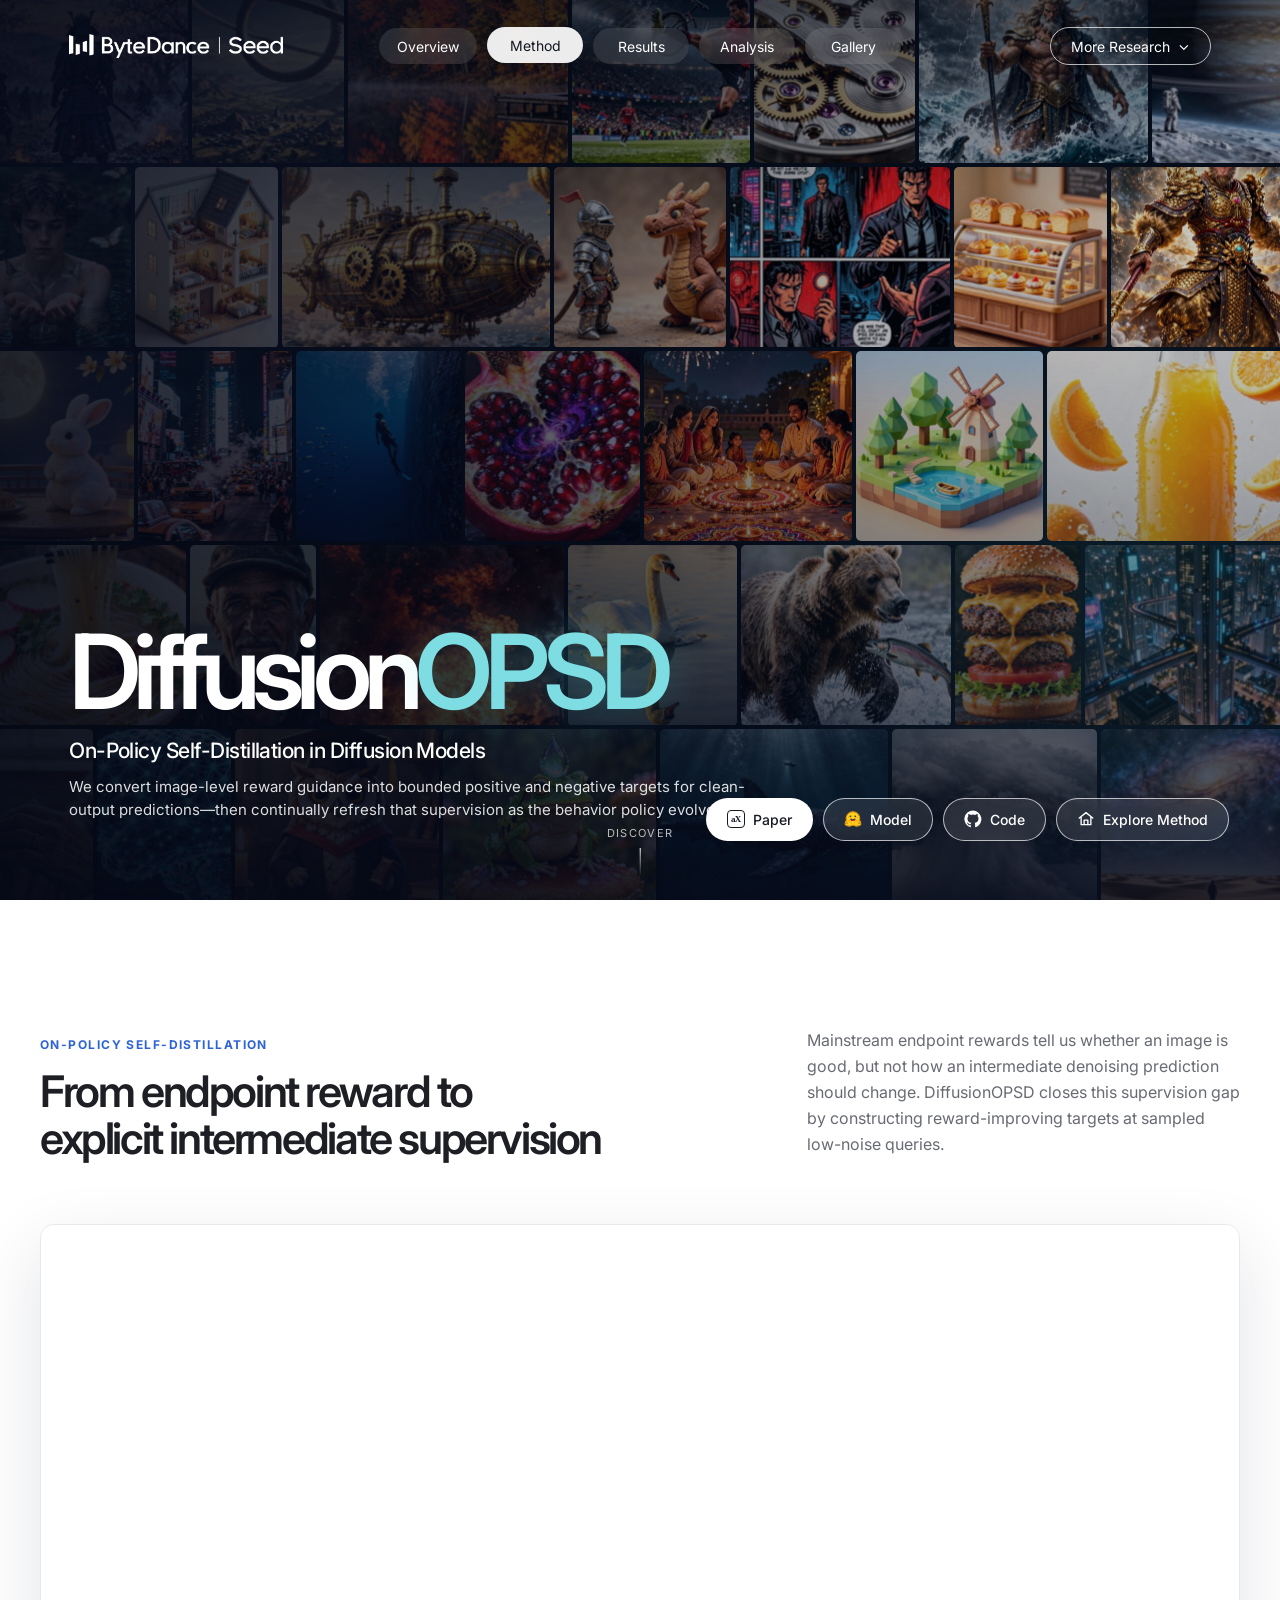
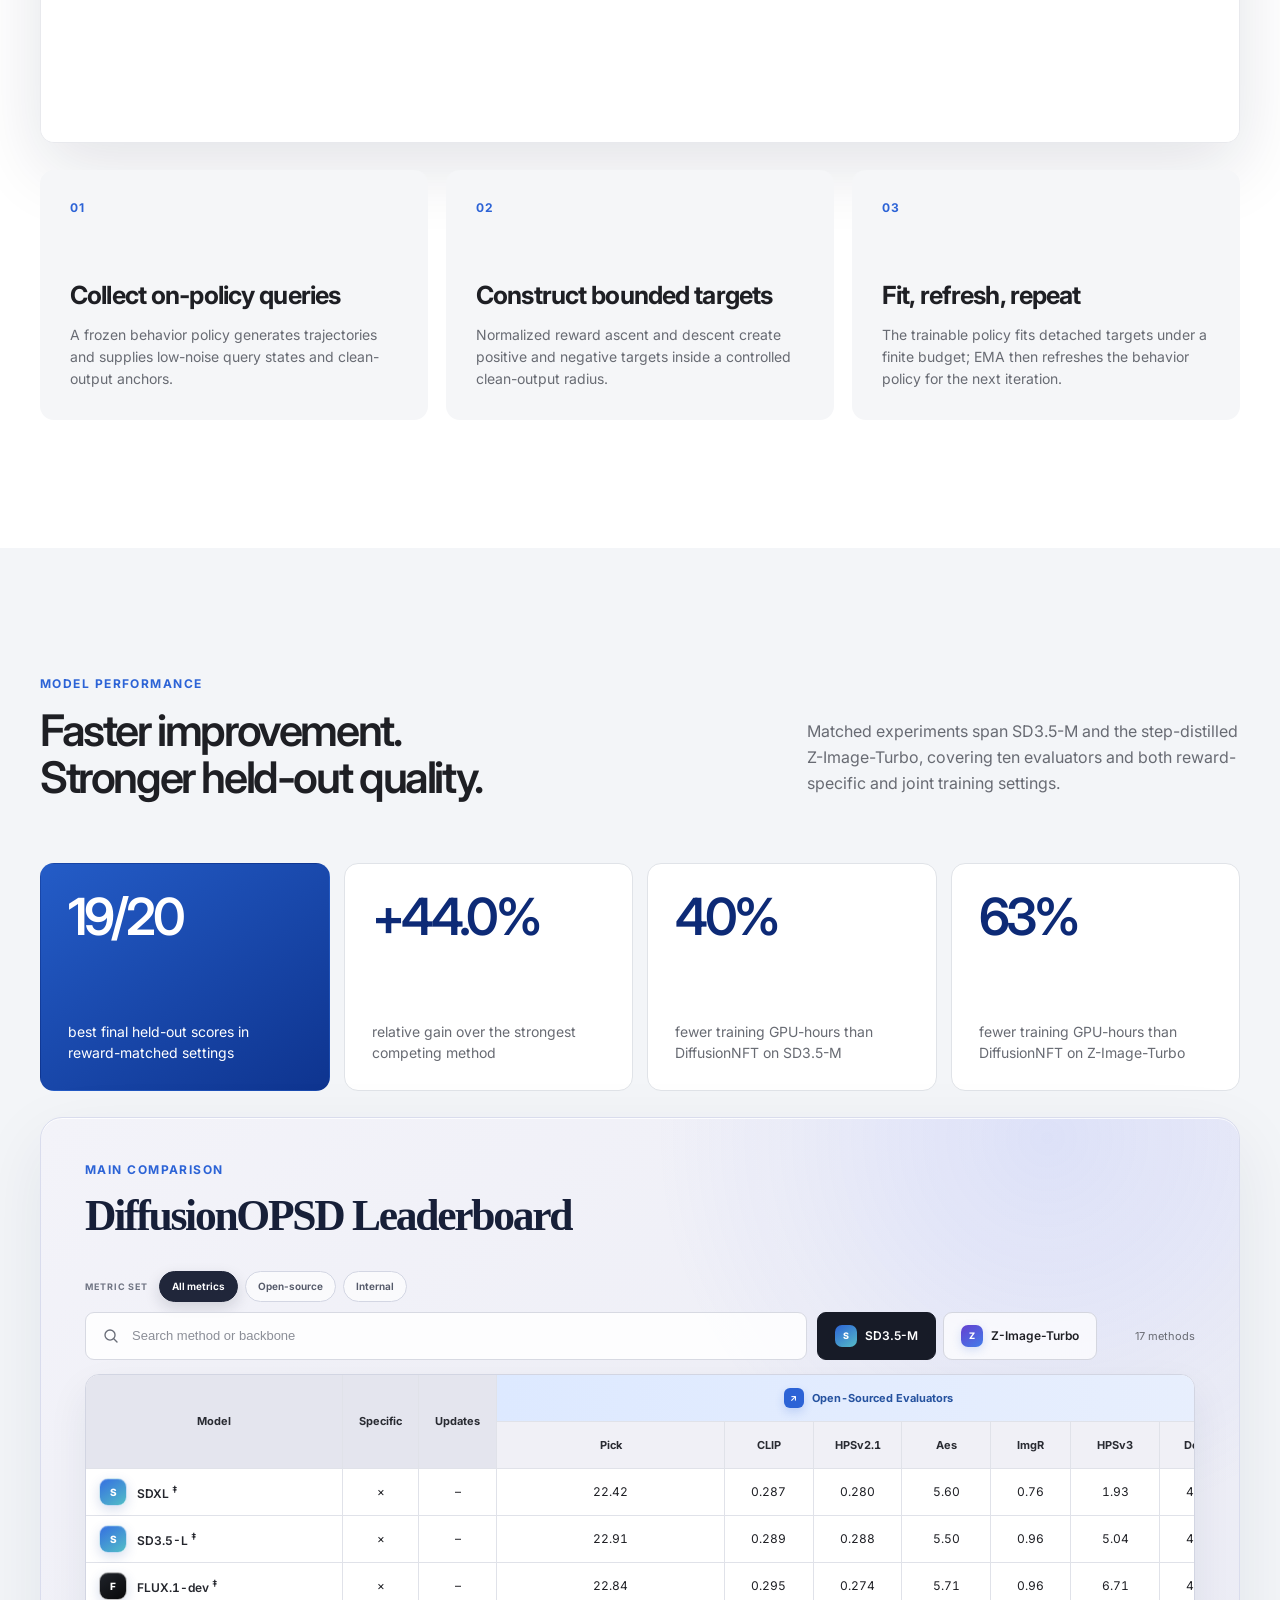
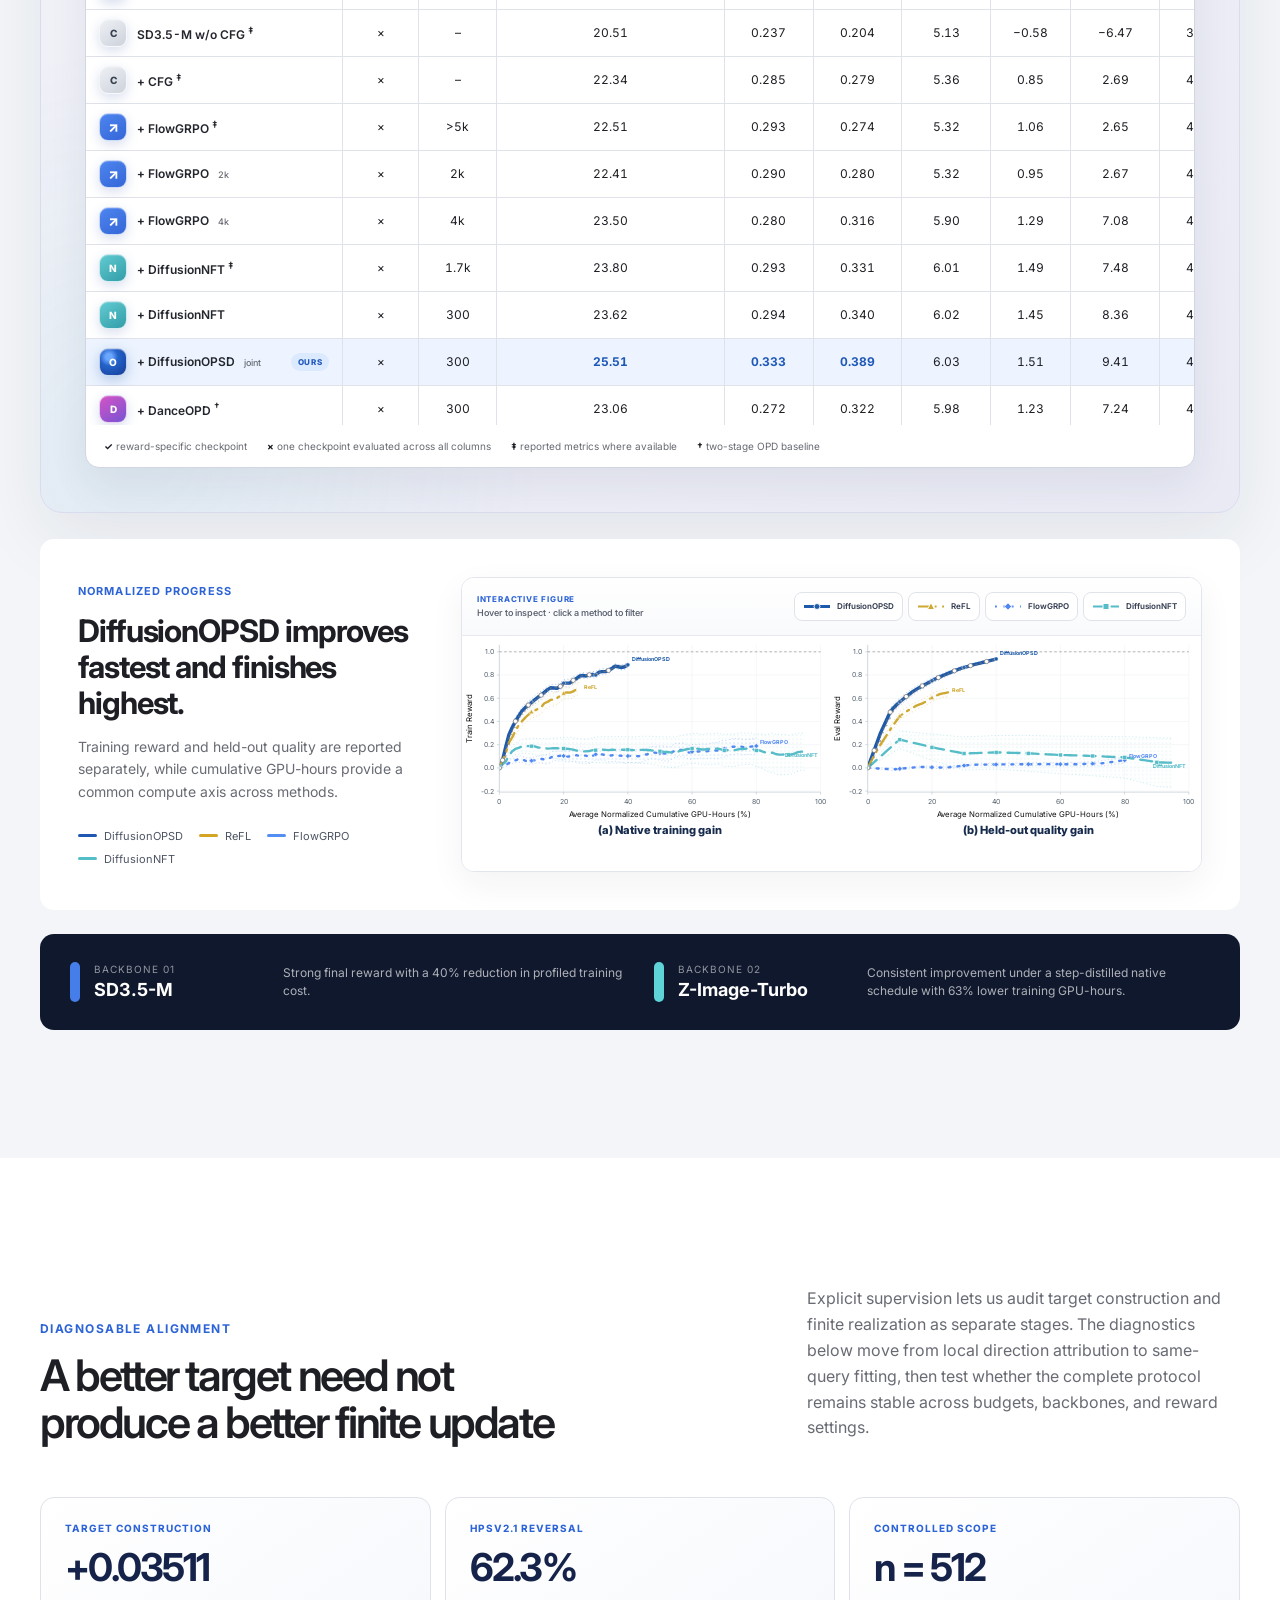
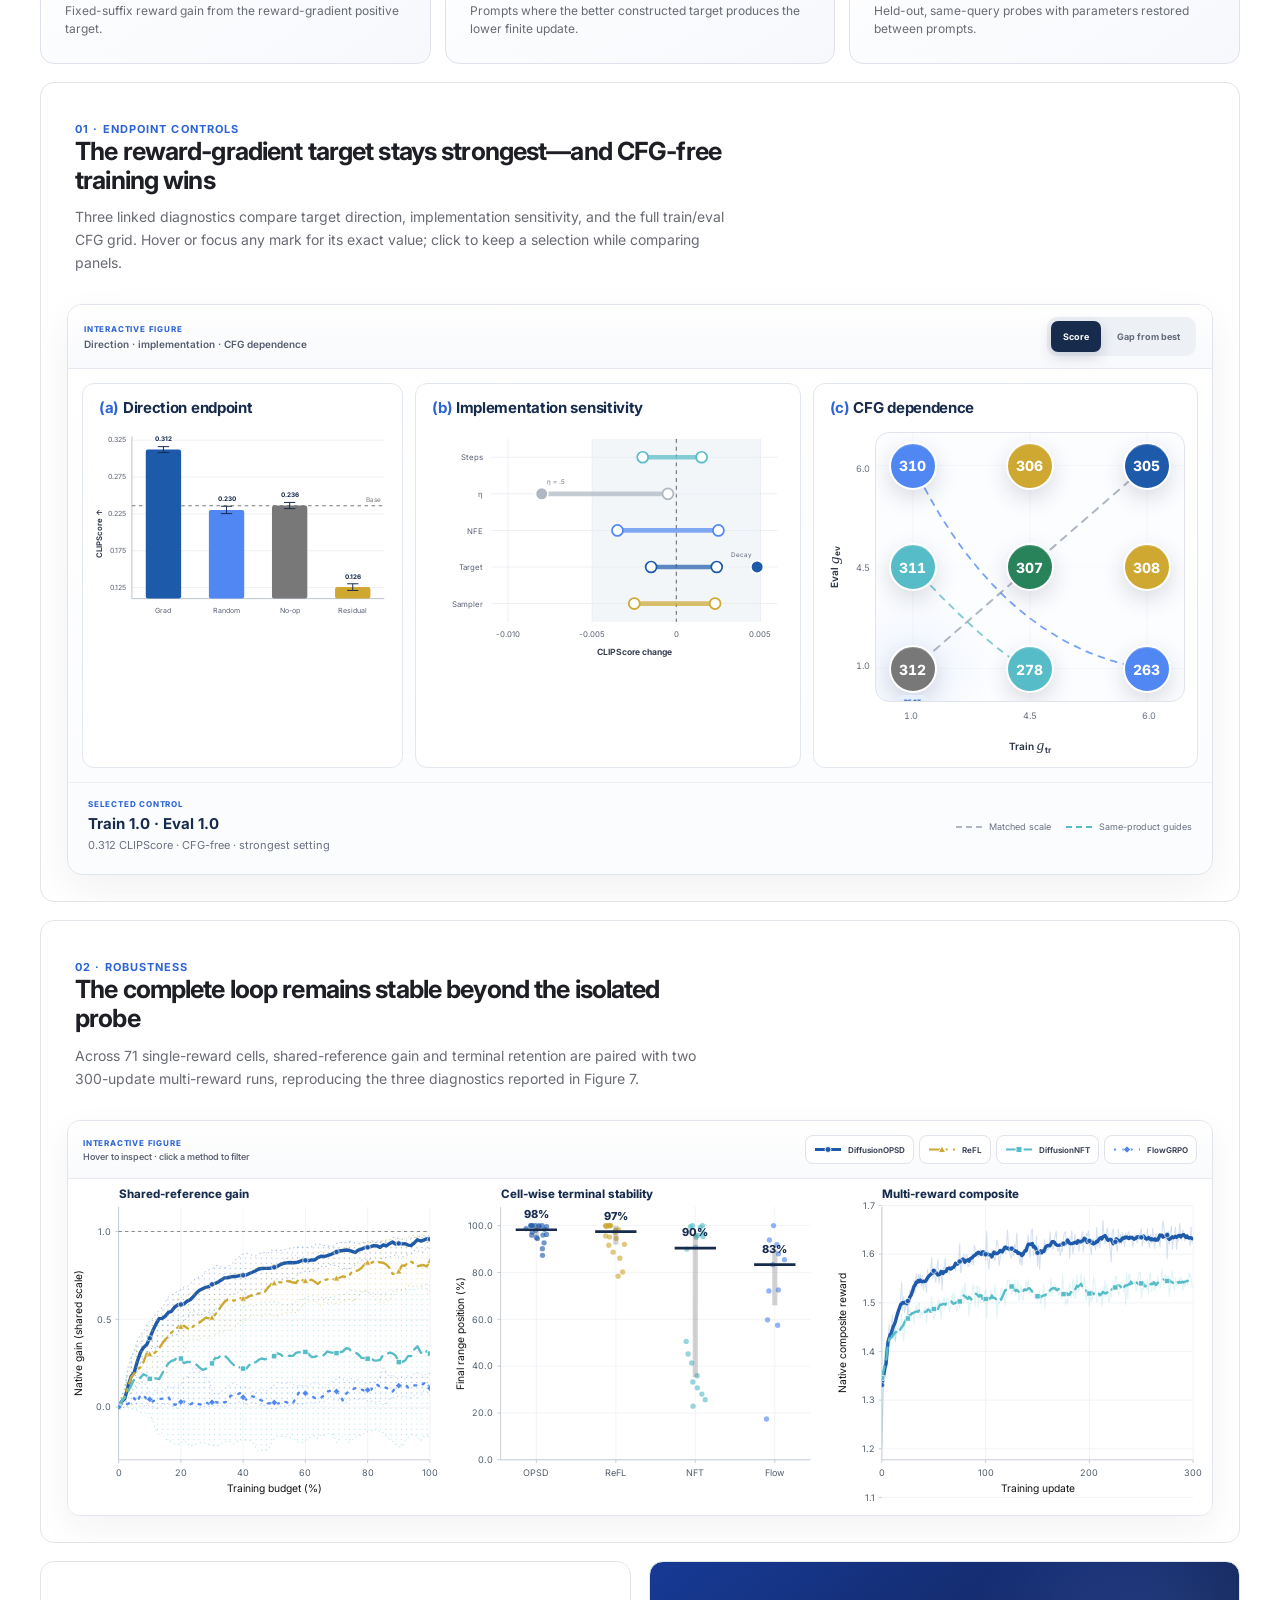
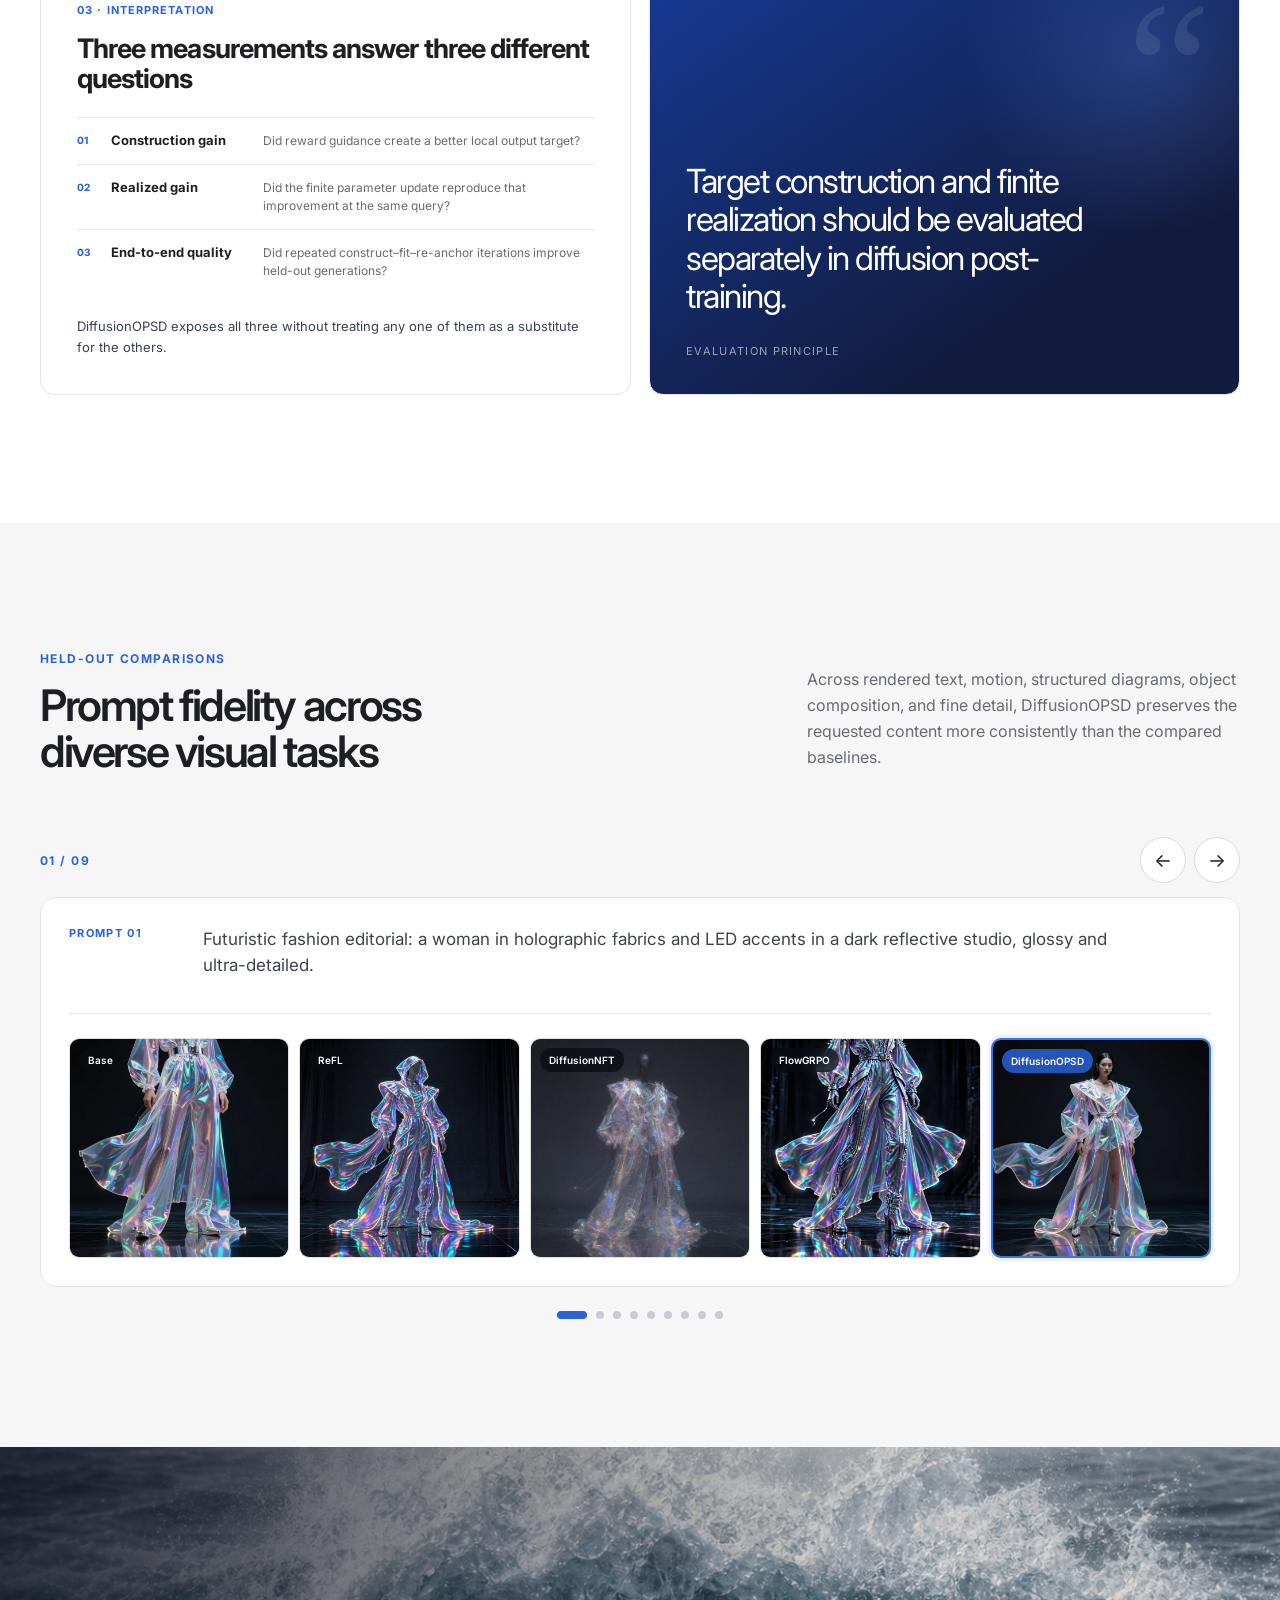
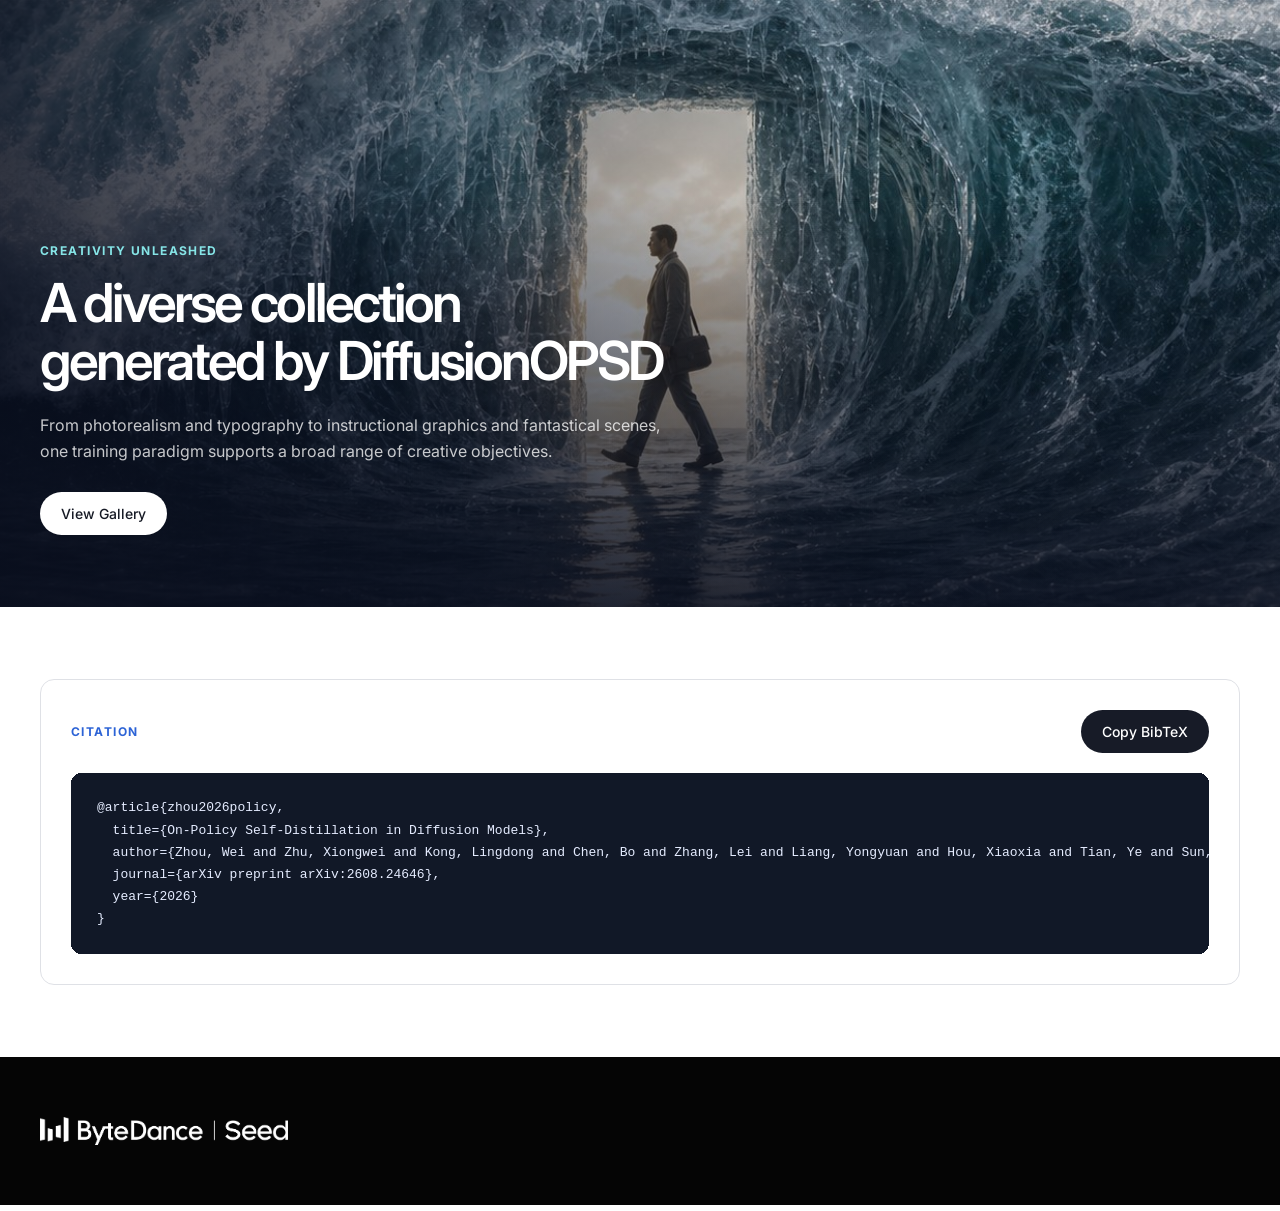
==== commit 0126475b: "update" ====
--- a/index.html
+++ b/index.html
@@ -137,6 +137,10 @@
           <span class="button-icon arxiv-mark" aria-hidden="true">aX</span>
           <span>Paper</span>
         </a>
+        <a class="button button-glass" href="https://huggingface.co/WeiChow/DiffusionOPSD" target="_blank" rel="noopener">
+          <img class="button-icon" src="assets/huggingface-logo.svg" alt="" aria-hidden="true" width="18" height="18">
+          <span>Model</span>
+        </a>
         <a class="button button-glass" href="https://github.com/worldbench/DiffusionOPSD" target="_blank" rel="noopener">
           <svg class="button-icon" aria-hidden="true" viewBox="0 0 24 24"><path fill="currentColor" d="M12 .7a11.5 11.5 0 0 0-3.64 22.4c.58.1.79-.25.79-.56v-2.23c-3.22.7-3.9-1.37-3.9-1.37-.52-1.34-1.28-1.7-1.28-1.7-1.05-.72.08-.7.08-.7 1.16.08 1.77 1.19 1.77 1.19 1.03 1.77 2.7 1.26 3.36.96.1-.75.4-1.26.73-1.55-2.57-.3-5.27-1.29-5.27-5.68 0-1.26.45-2.28 1.19-3.09-.12-.29-.52-1.46.11-3.05 0 0 .97-.31 3.16 1.18a10.93 10.93 0 0 1 5.76 0c2.2-1.49 3.16-1.18 3.16-1.18.63 1.59.23 2.76.11 3.05.74.81 1.19 1.83 1.19 3.09 0 4.4-2.71 5.38-5.29 5.67.42.36.78 1.06.78 2.14v3.17c0 .31.21.67.8.56A11.5 11.5 0 0 0 12 .7Z"/></svg>
           <span>Code</span>
@@ -691,14 +695,11 @@
           <p class="kicker">Citation</p>
           <button class="button button-dark" id="copy-citation" type="button">Copy BibTeX</button>
         </div>
-        <p class="citation-reference">DiffusionOPSD Team. “On-Policy Self-Distillation in Diffusion Models.” Technical report, ByteDance Seed, 2026.</p>
-        <pre><code id="citation-code">@techreport{diffusionopsd2026,
-  title       = {On-Policy Self-Distillation in Diffusion Models},
-  author      = {{DiffusionOPSD Team}},
-  institution = {ByteDance Seed},
-  year        = {2026},
-  month       = {August},
-  url         = {https://diffusionopsd.github.io/}
+        <pre><code id="citation-code">@article{zhou2026policy,
+  title={On-Policy Self-Distillation in Diffusion Models},
+  author={Zhou, Wei and Zhu, Xiongwei and Kong, Lingdong and Chen, Bo and Zhang, Lei and Liang, Yongyuan and Hou, Xiaoxia and Tian, Ye and Sun, Xian and Wang, Yingshuo and others},
+  journal={arXiv preprint arXiv:2608.24646},
+  year={2026}
 }</code></pre>
       </div>
     </section>
--- a/styles.css
+++ b/styles.css
@@ -1113,9 +1113,9 @@
   align-items: center;
   justify-content: space-between;
   gap: 28px;
+  margin-bottom: 20px;
 }
 .citation-heading .kicker { margin: 0; }
-.citation-reference { margin: 20px 0 16px; color: var(--muted); line-height: 1.6; }
 .citation-box pre {
   margin: 0;
   padding: 24px 26px;
@@ -1326,7 +1326,6 @@
   .citation-box { padding: 22px 18px 18px; }
   .citation-heading { gap: 14px; }
   .citation-heading .button { min-height: 38px; padding: 0 14px; font-size: 12px; }
-  .citation-reference { font-size: 13px; }
   .citation-box pre { padding: 18px; font-size: 11px; }
   .site-footer { min-height: 120px; padding: 36px 24px; }
   .footer-brand { width: 218px; }
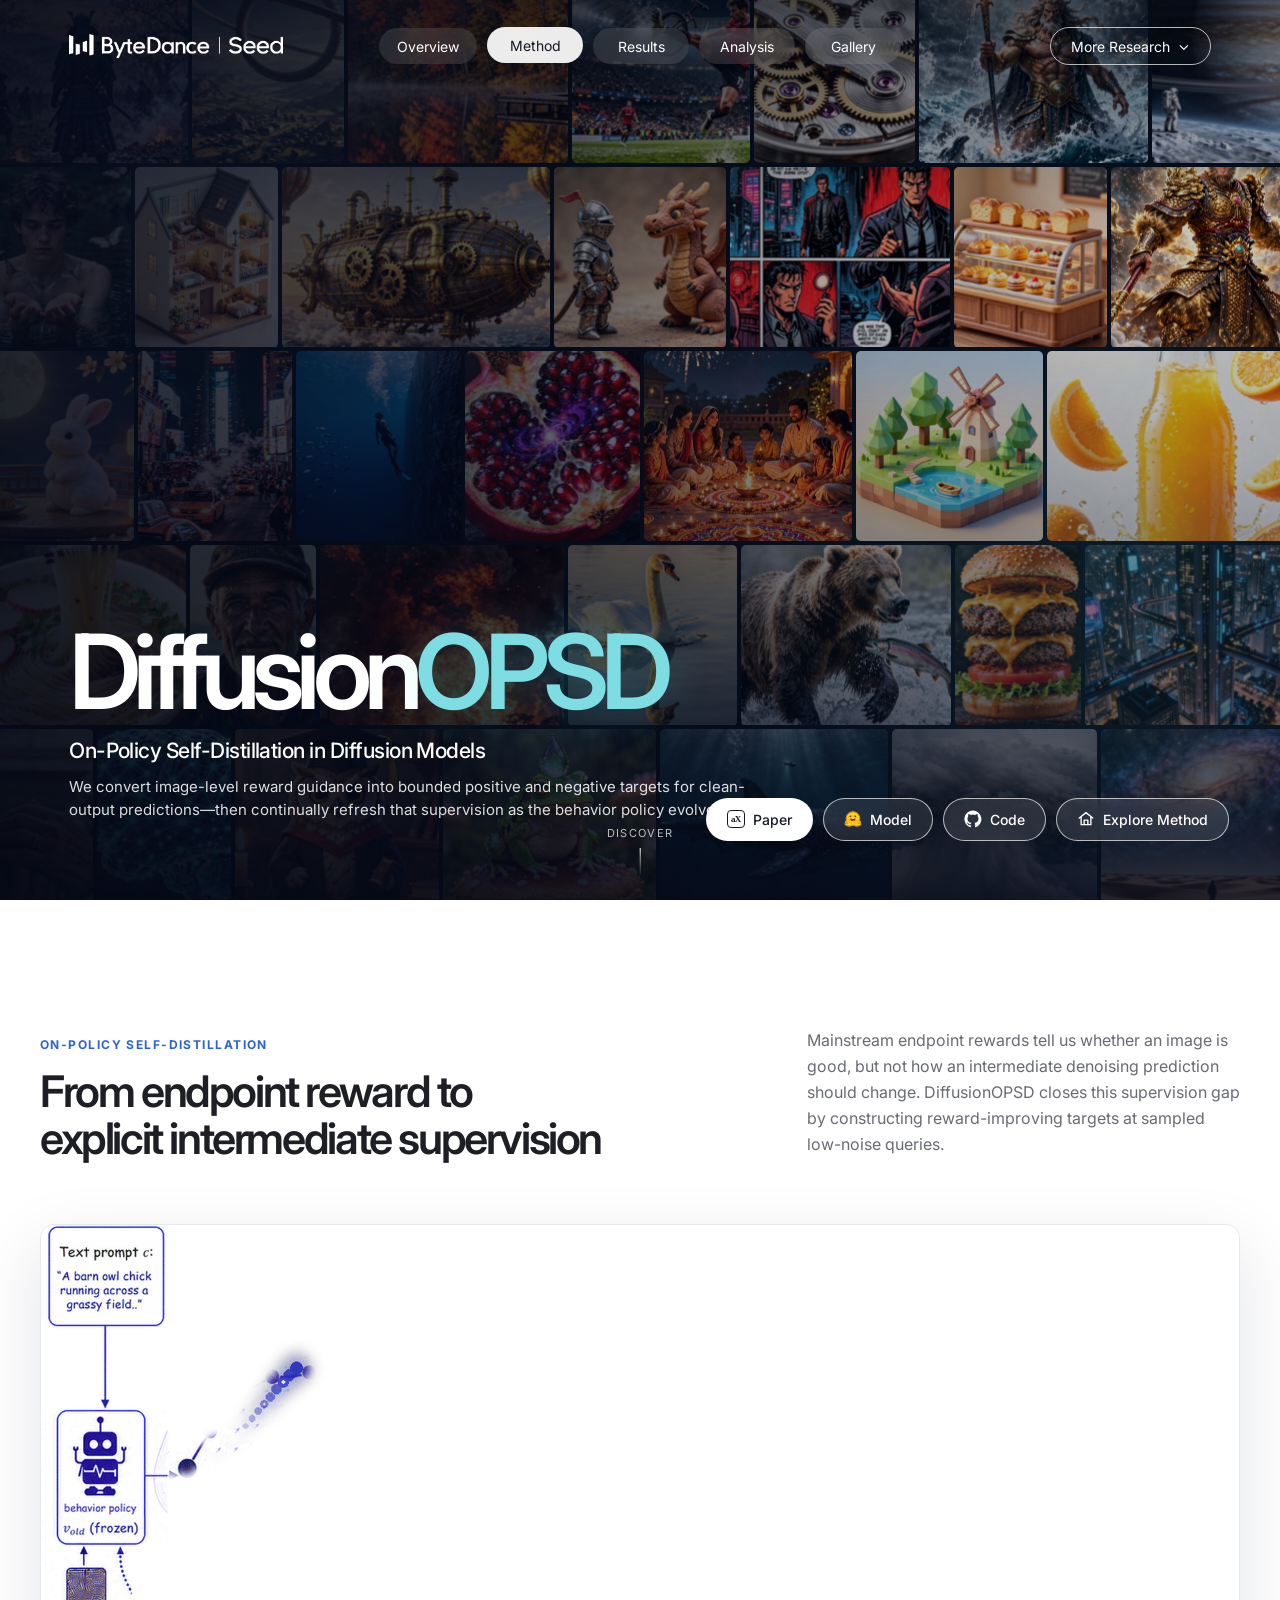
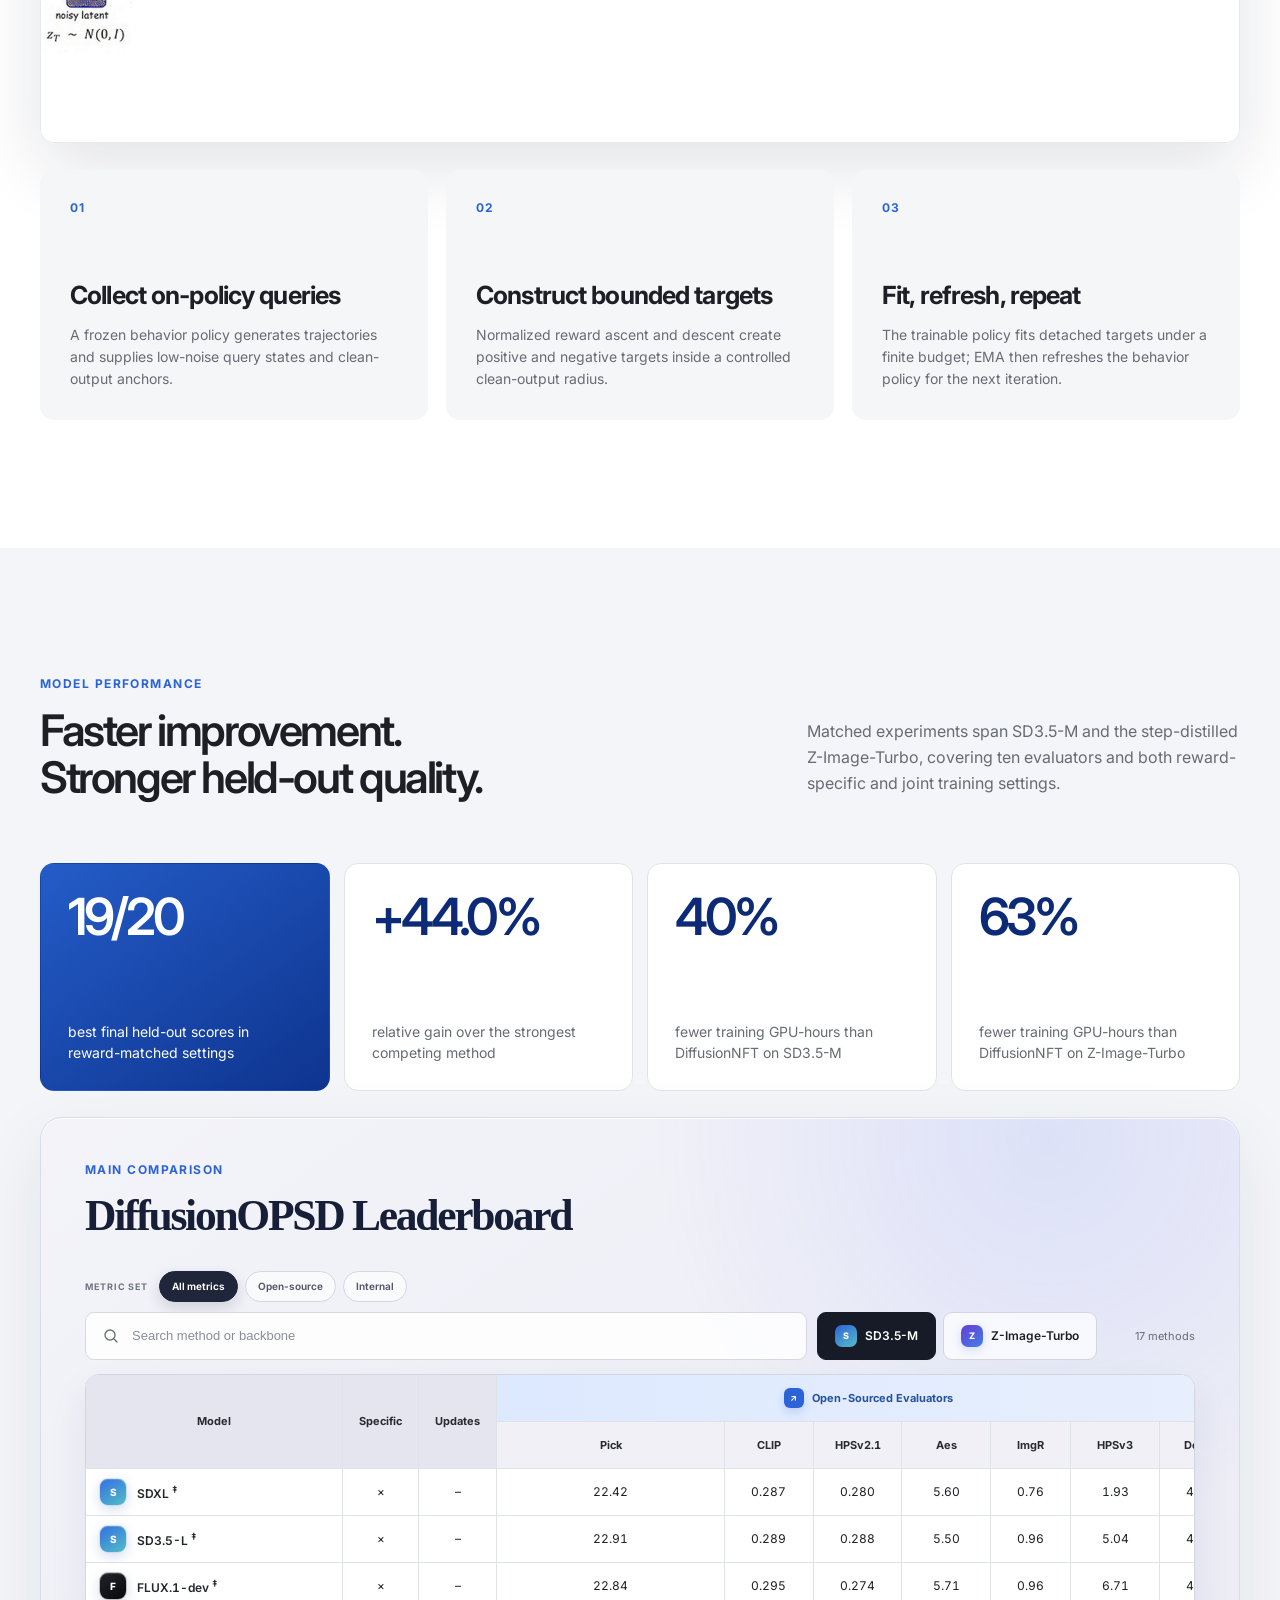
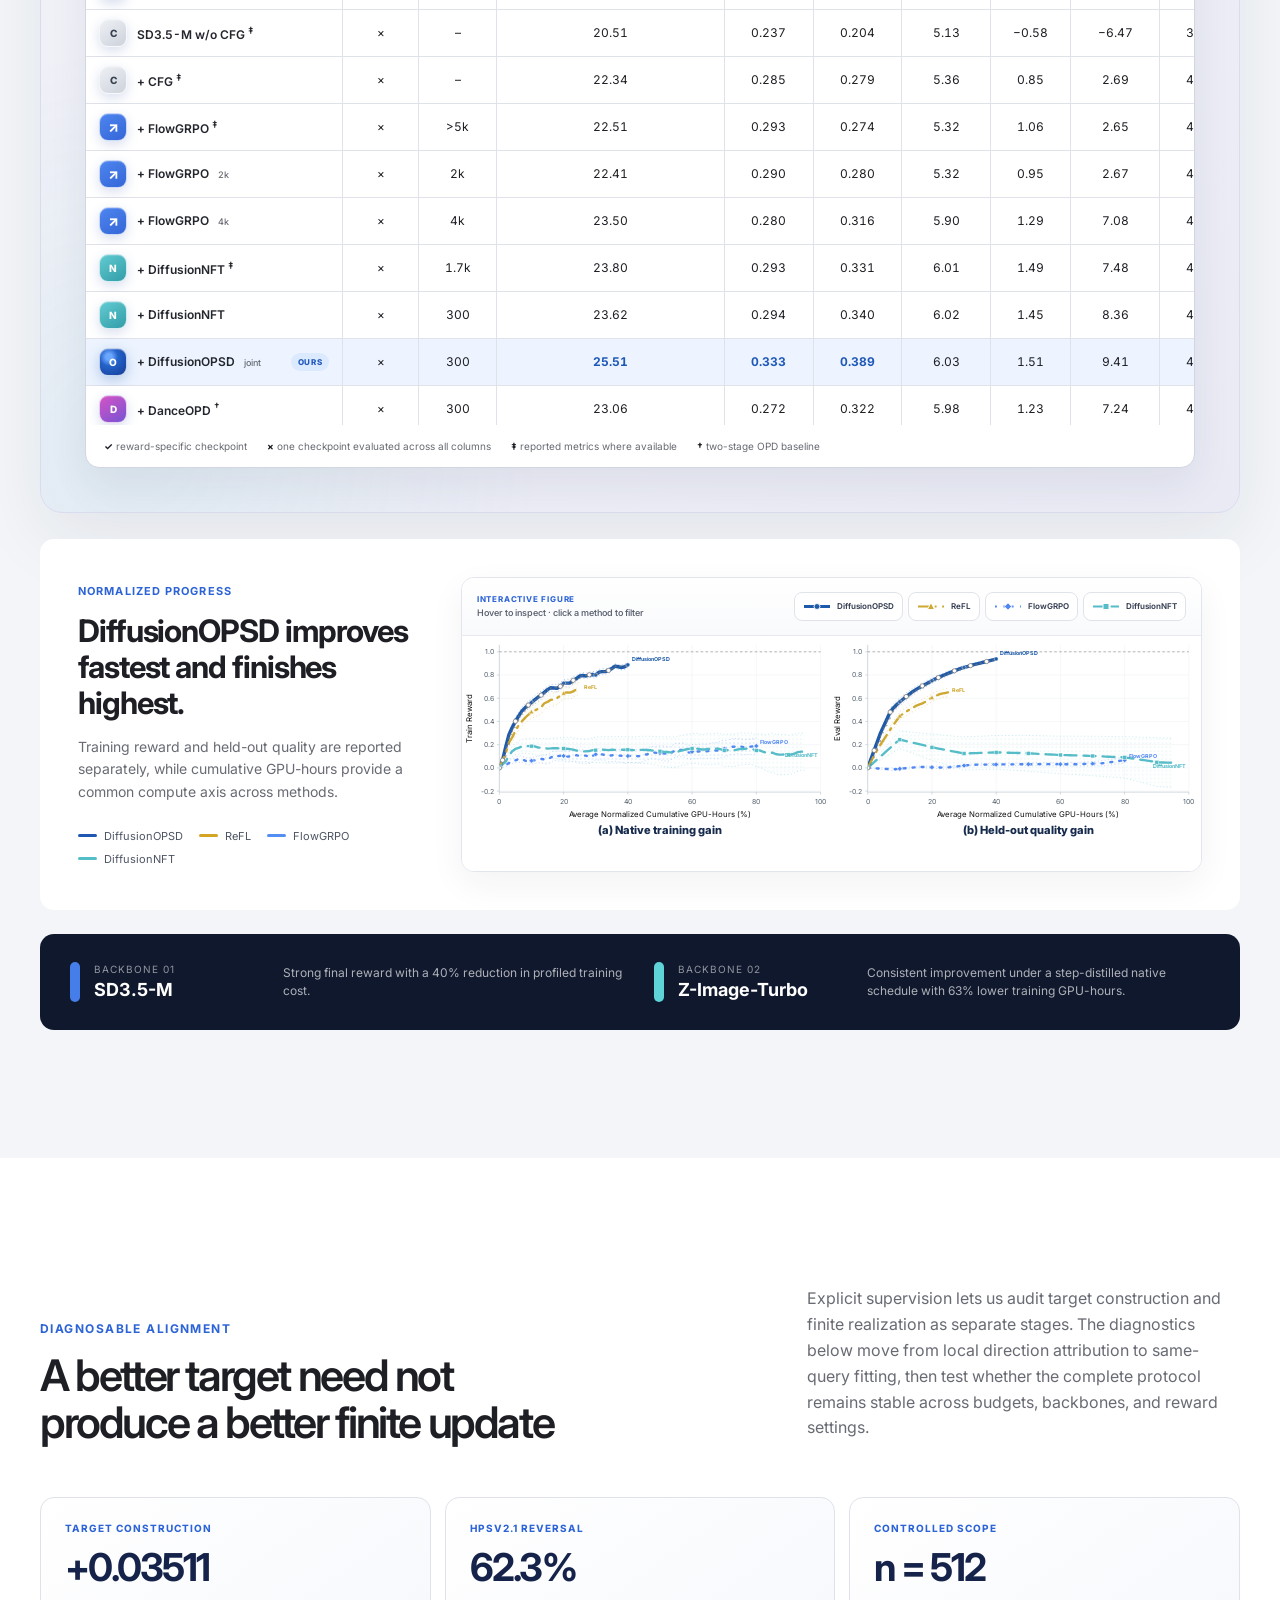
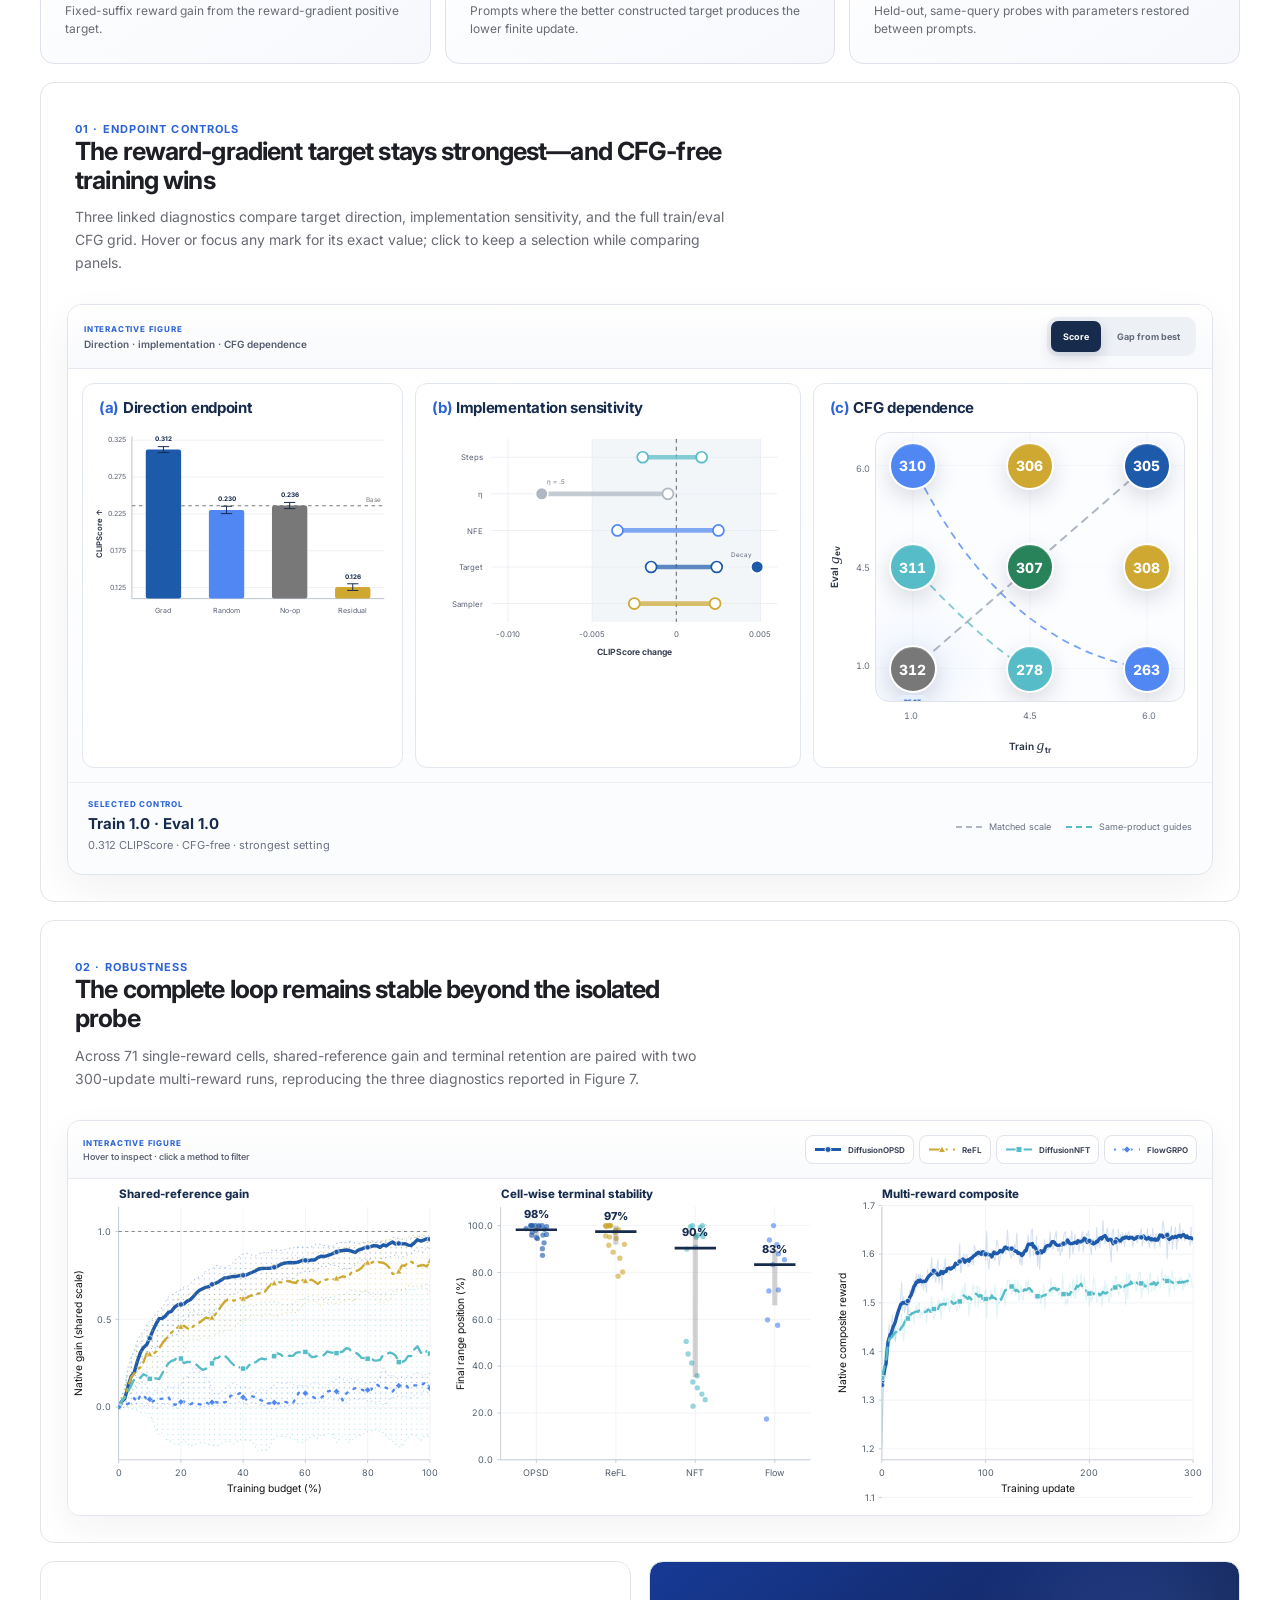
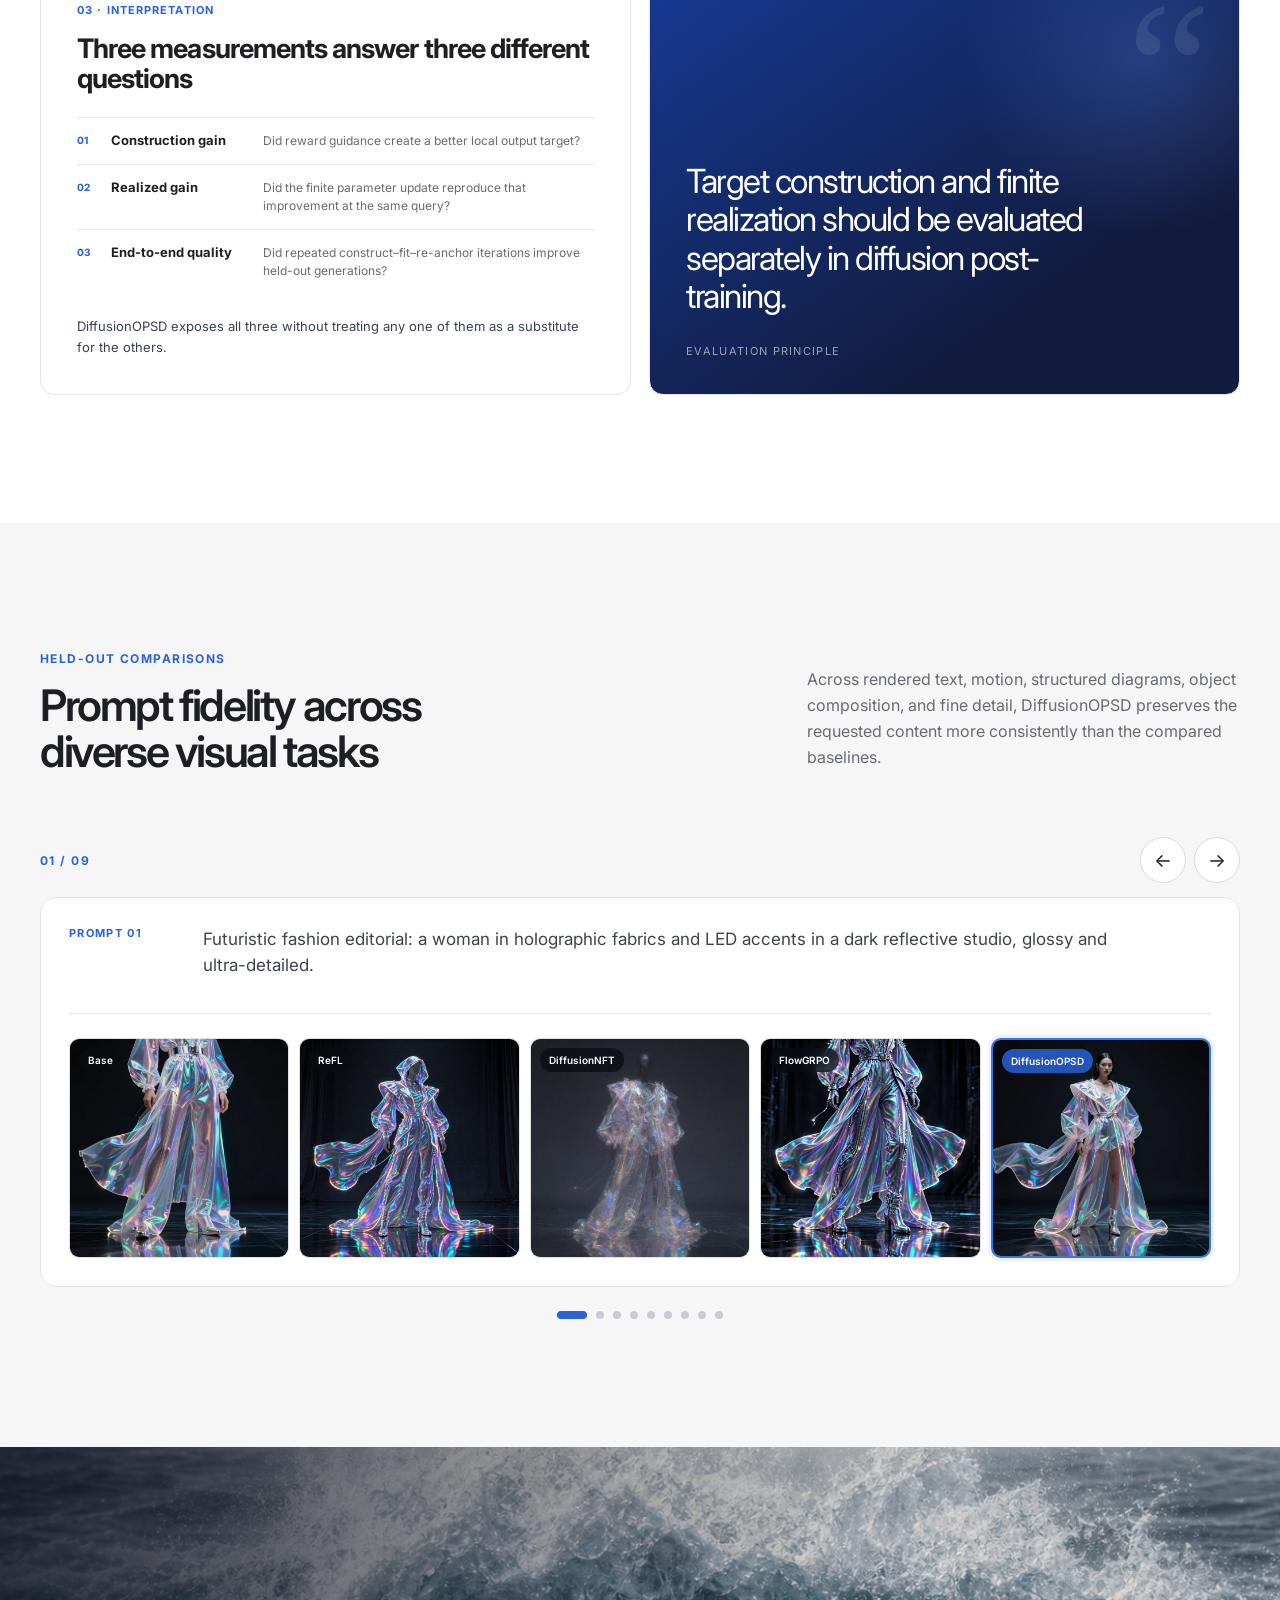
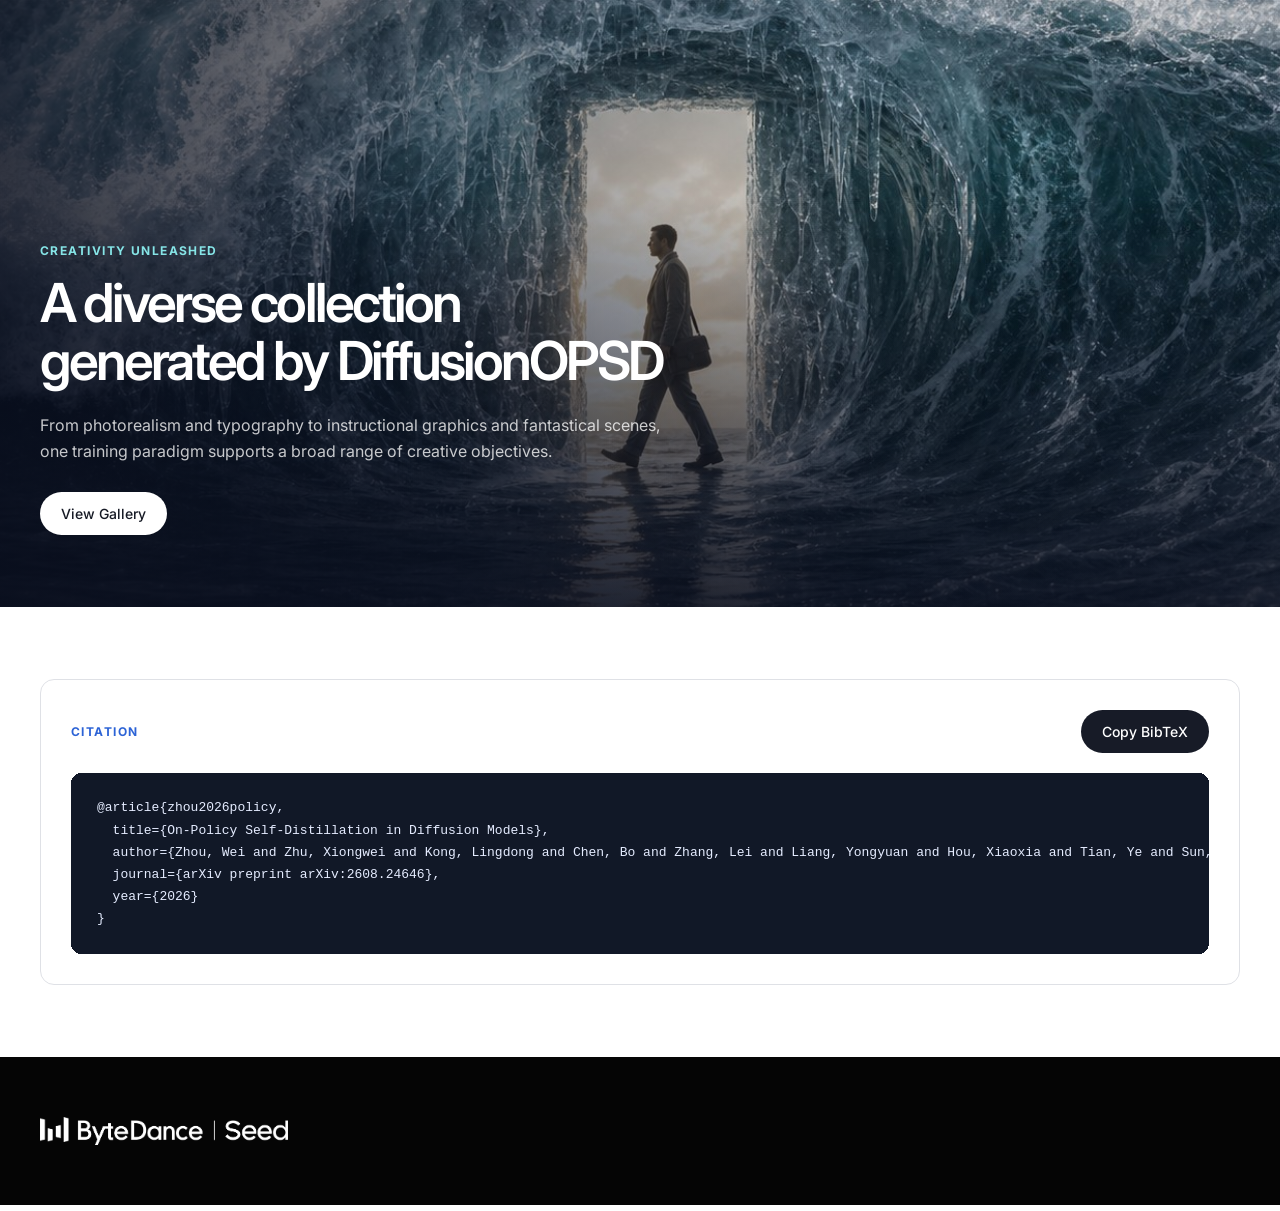
==== commit f896aeb2: "update" ====
--- a/index.html
+++ b/index.html
@@ -45,7 +45,7 @@
           <a href="https://danceopd.github.io/" target="_blank" rel="noopener">
             <span>
               <strong>DanceOPD</strong>
-              <small>Project homepage</small>
+              <small>OPD for Diffusion</small>
             </span>
             <span aria-hidden="true">↗</span>
           </a>
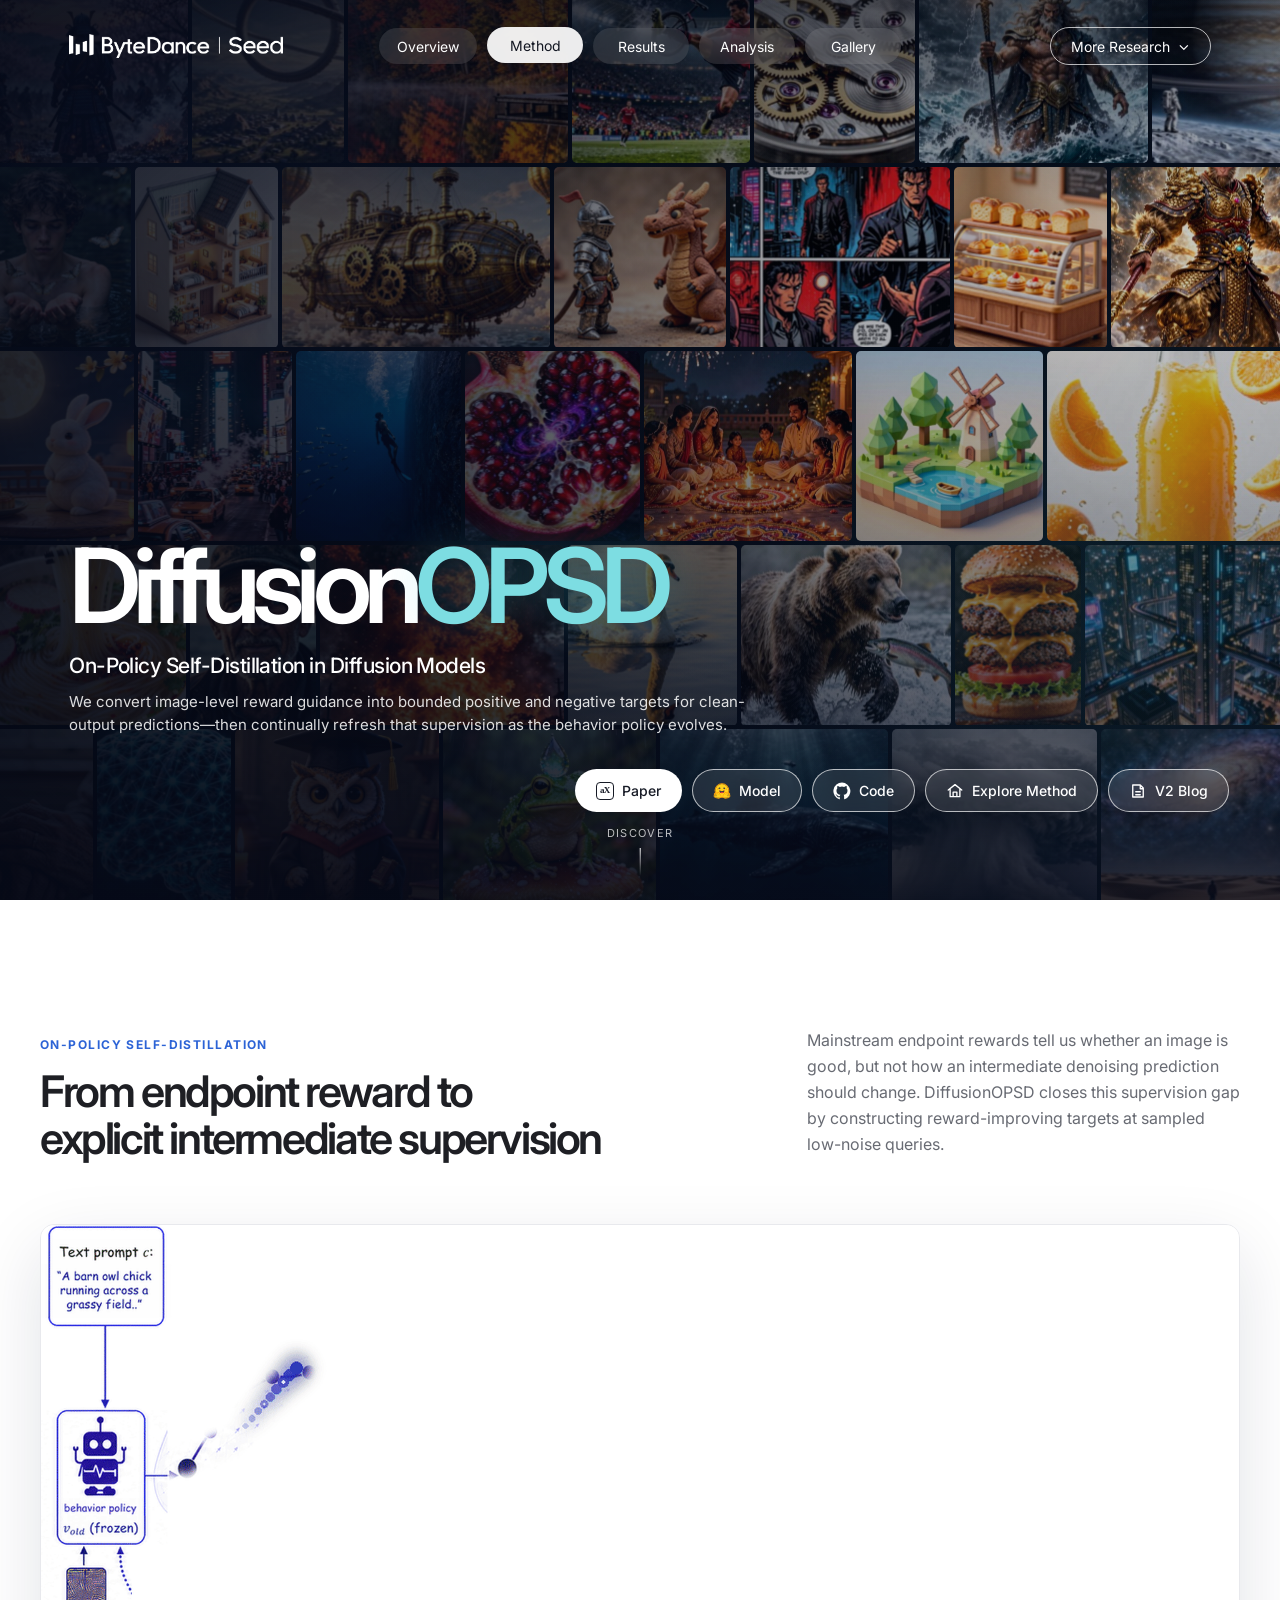
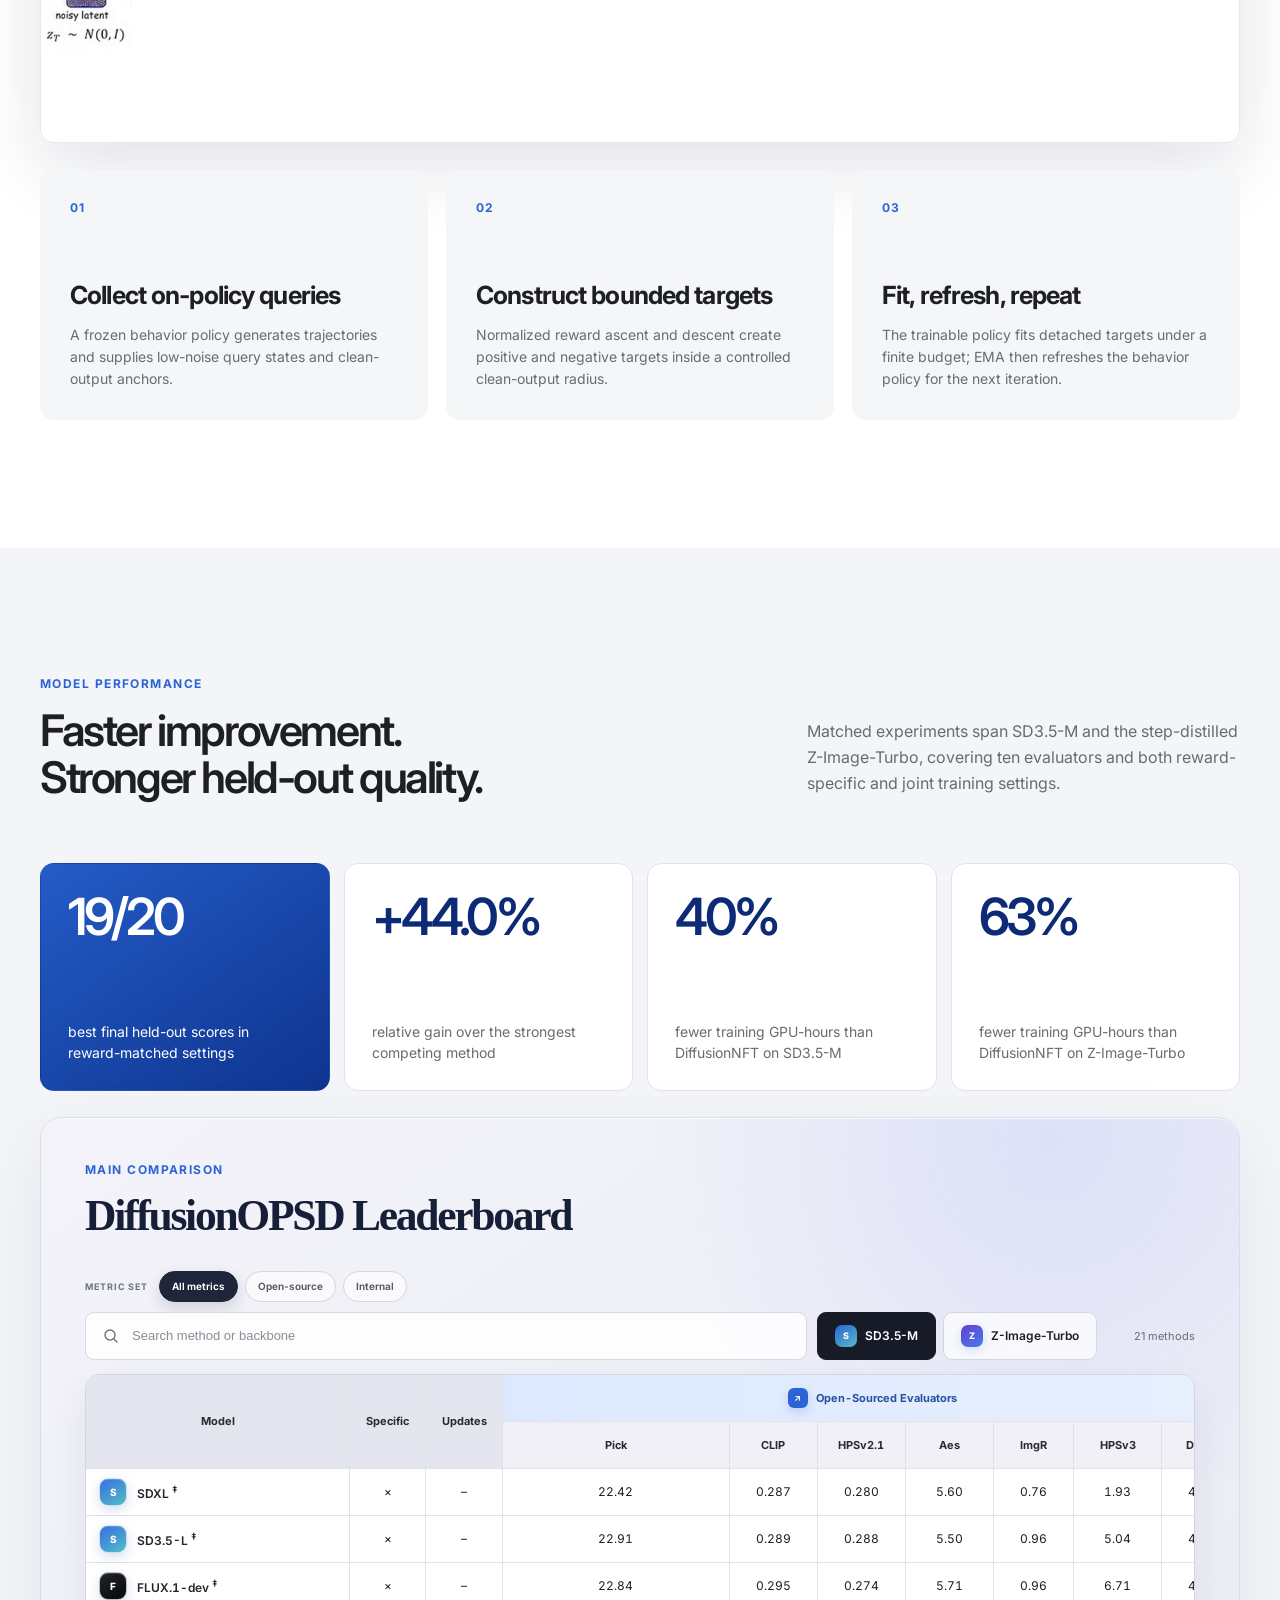
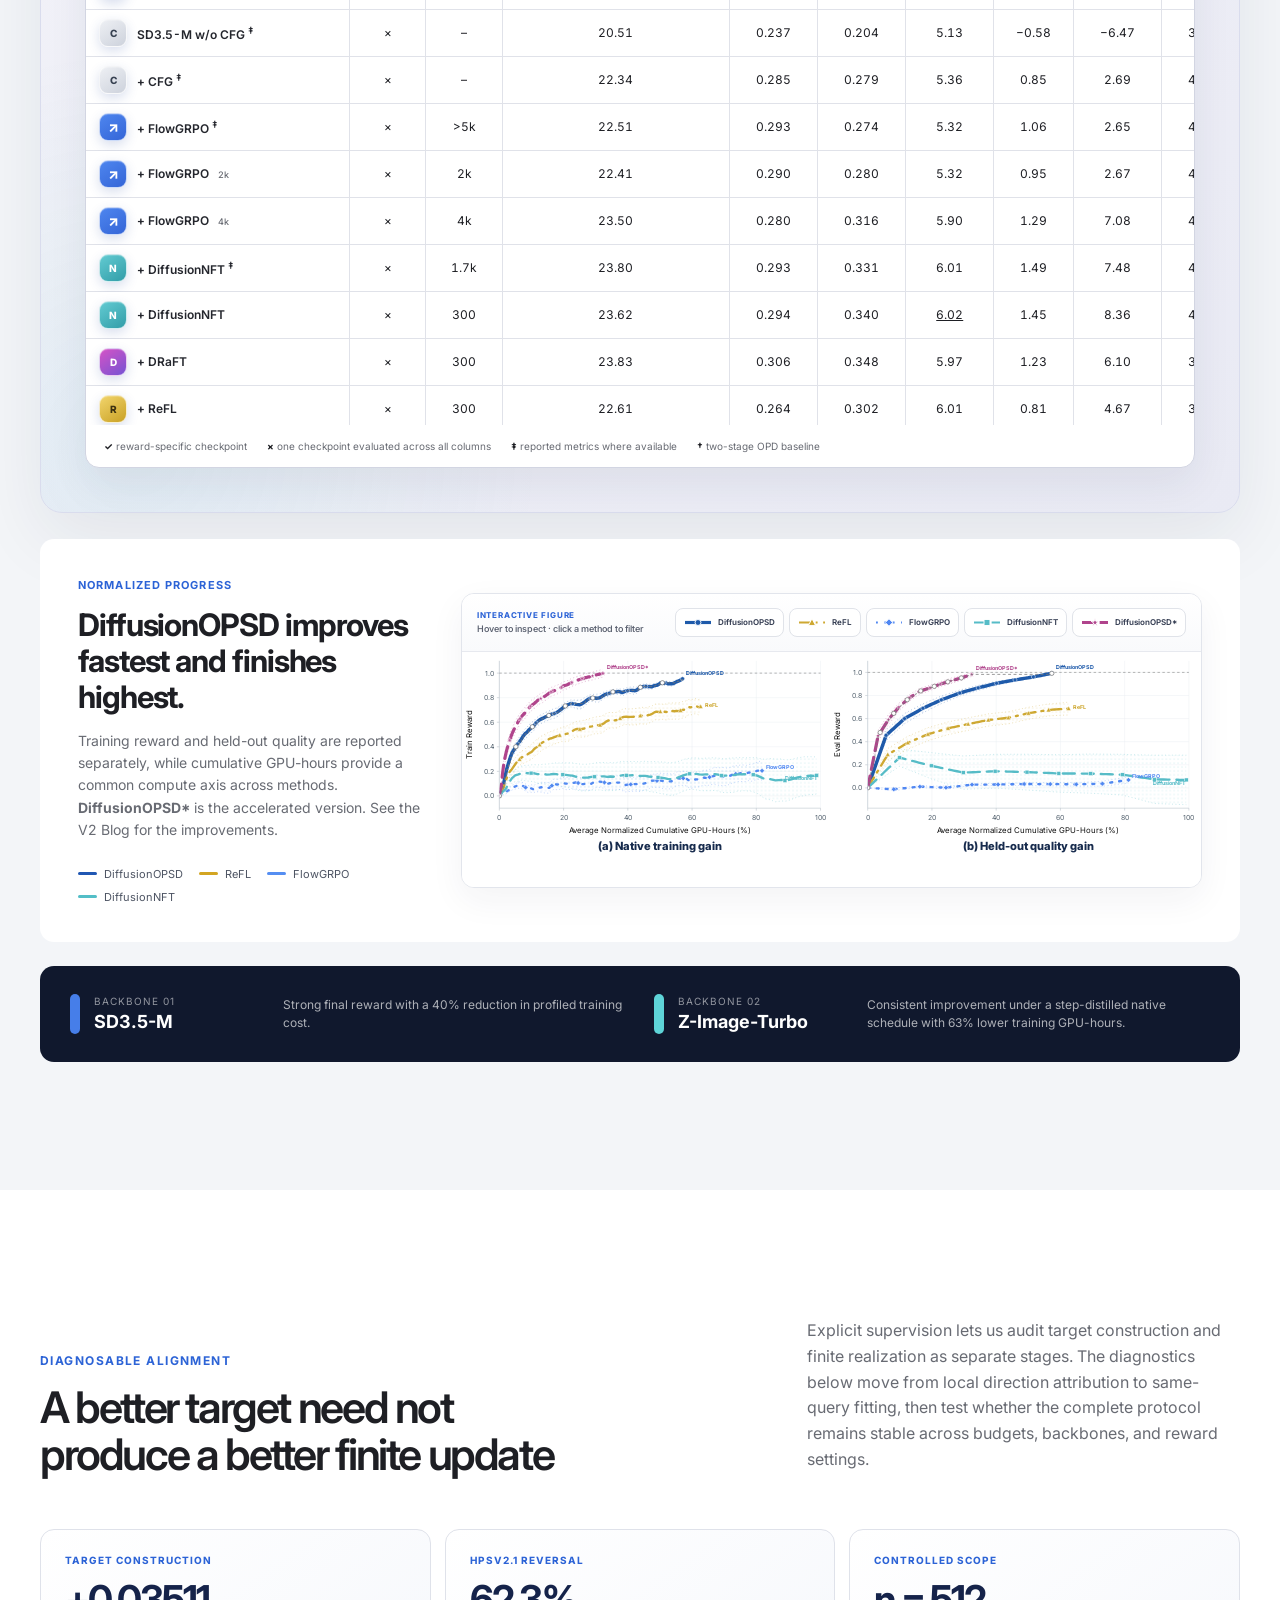
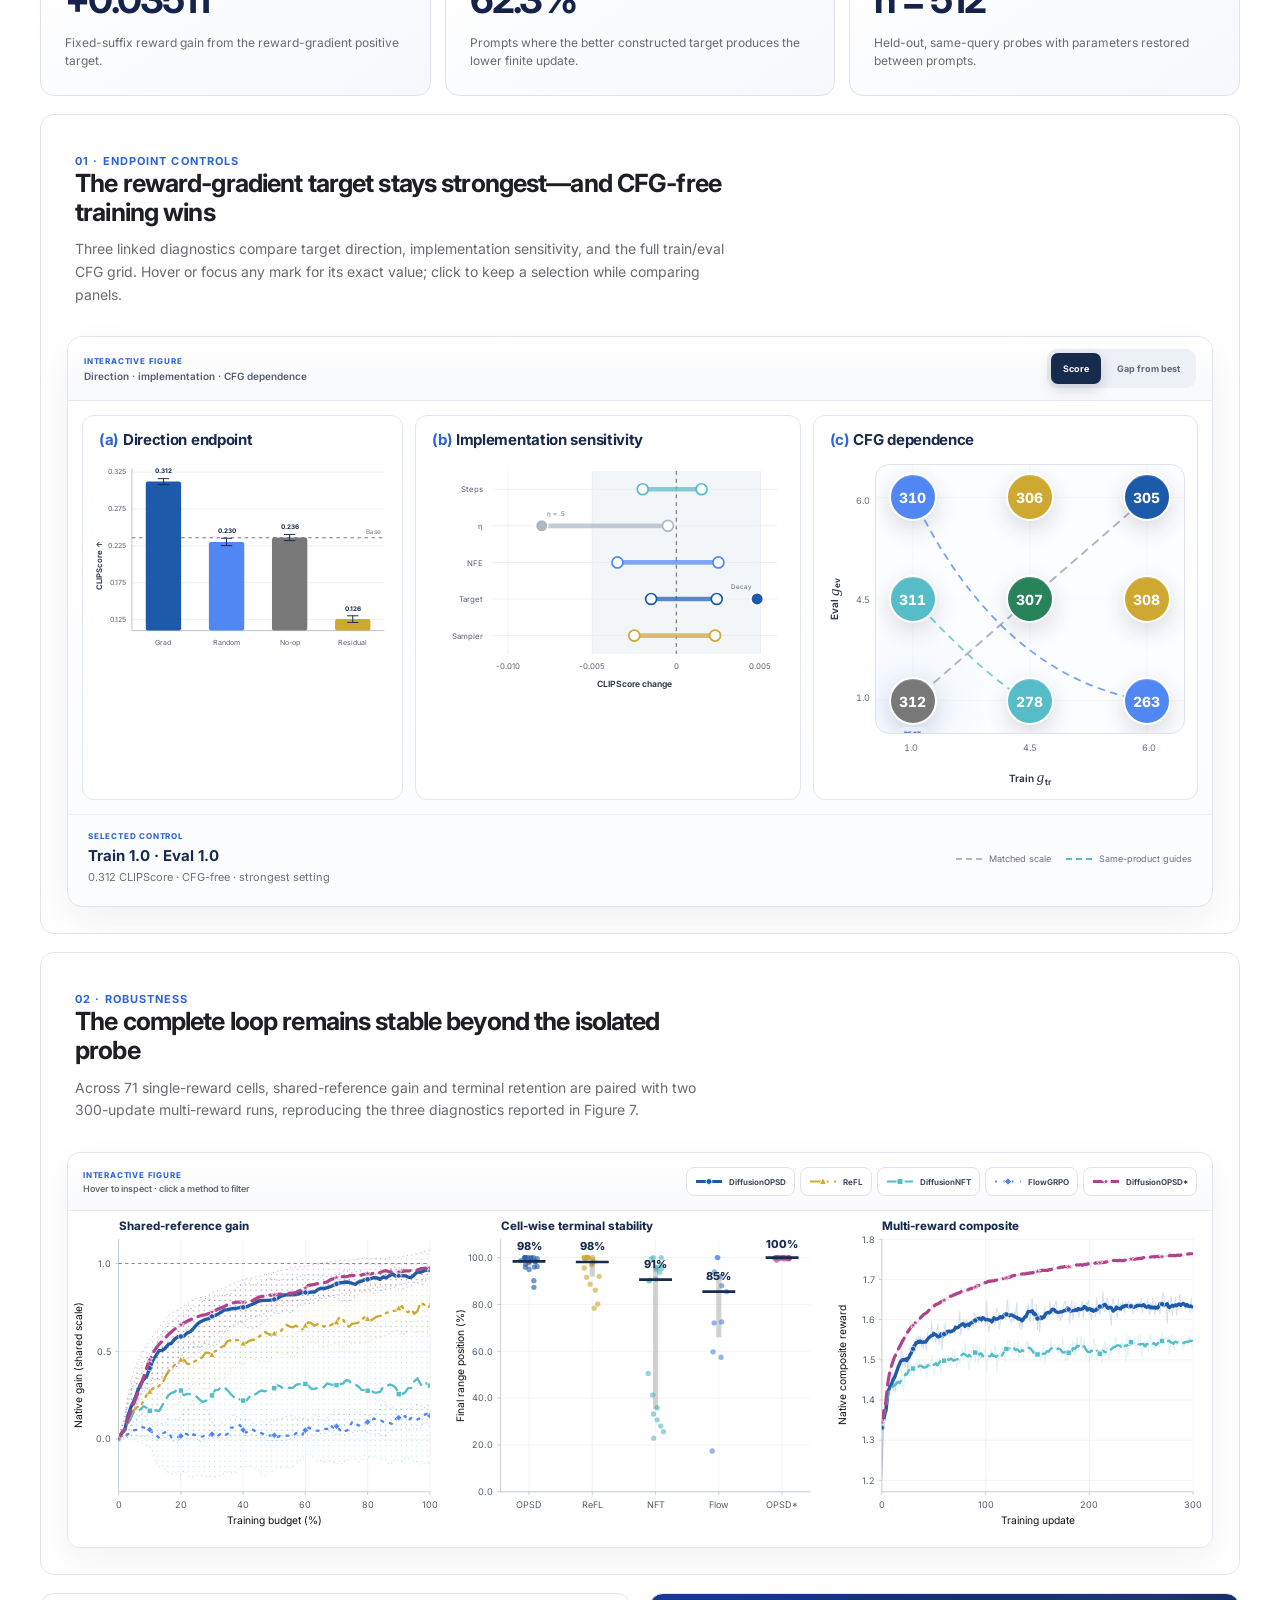
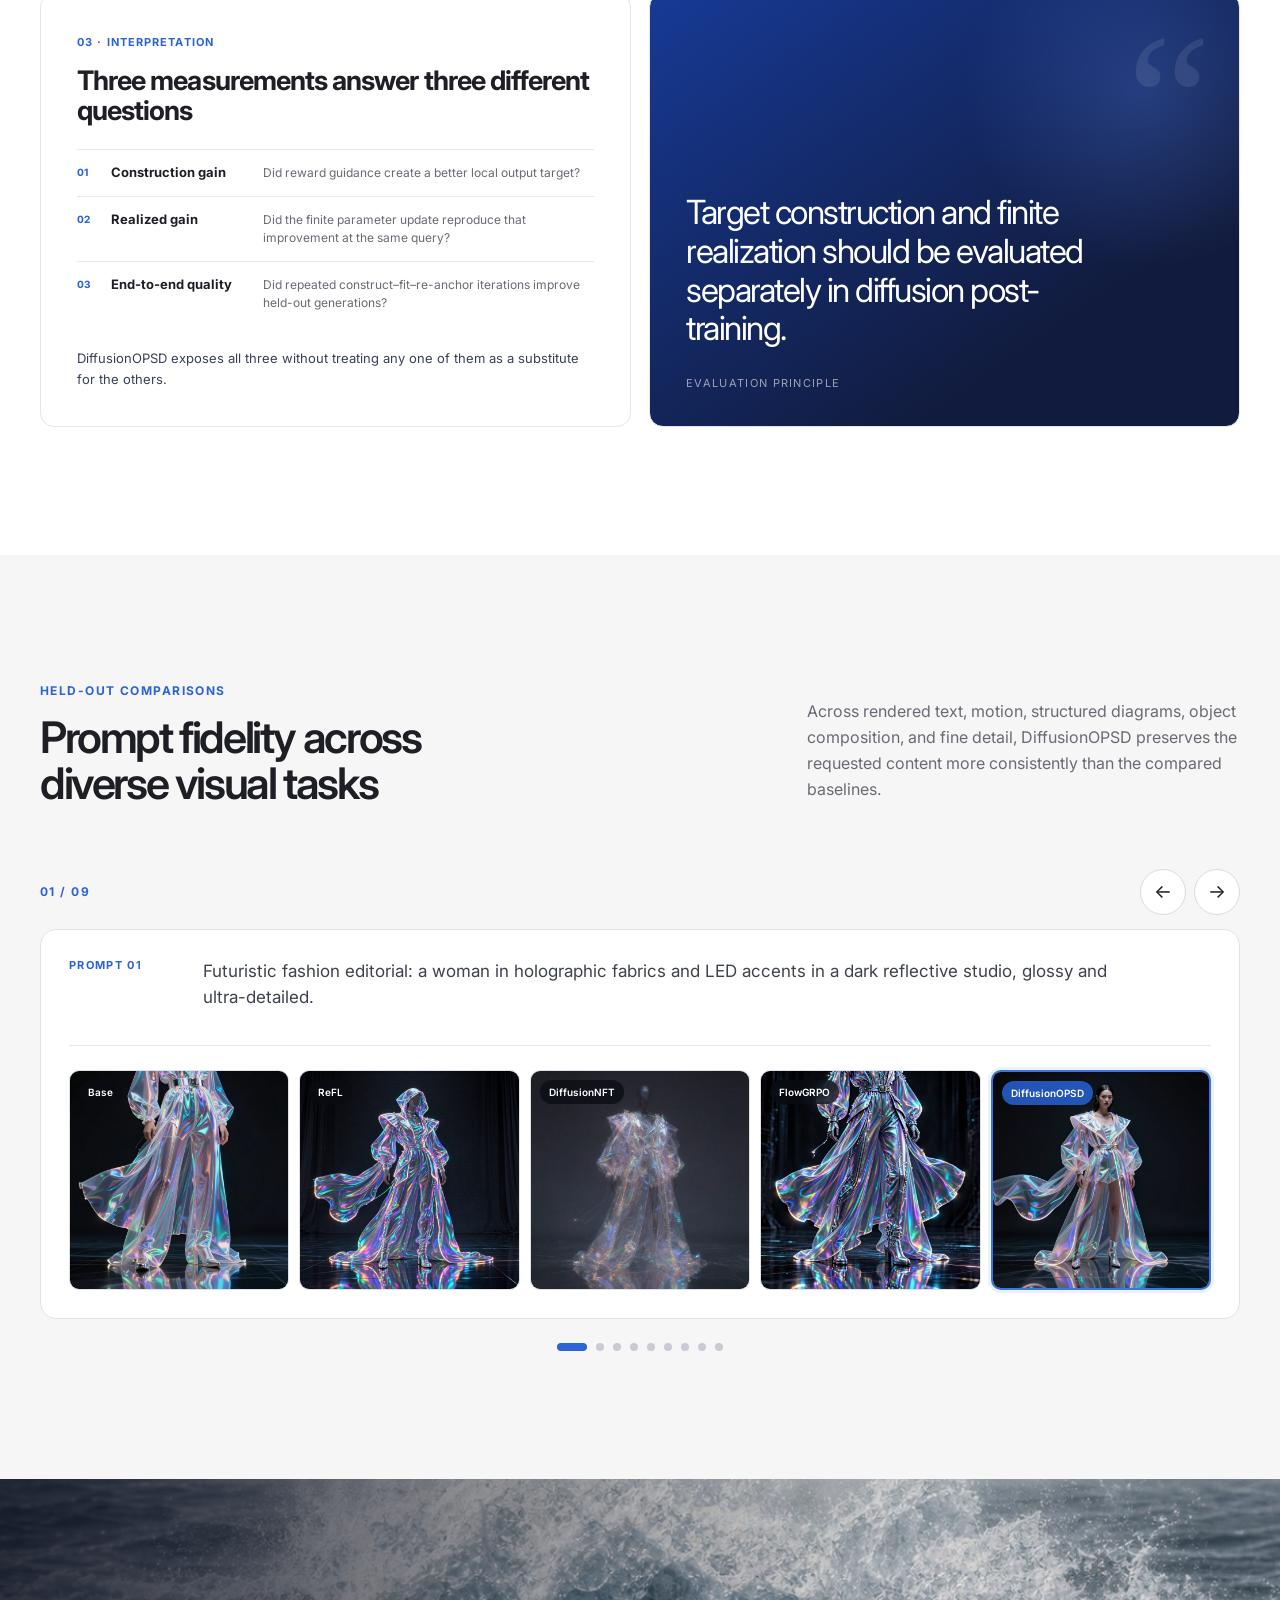
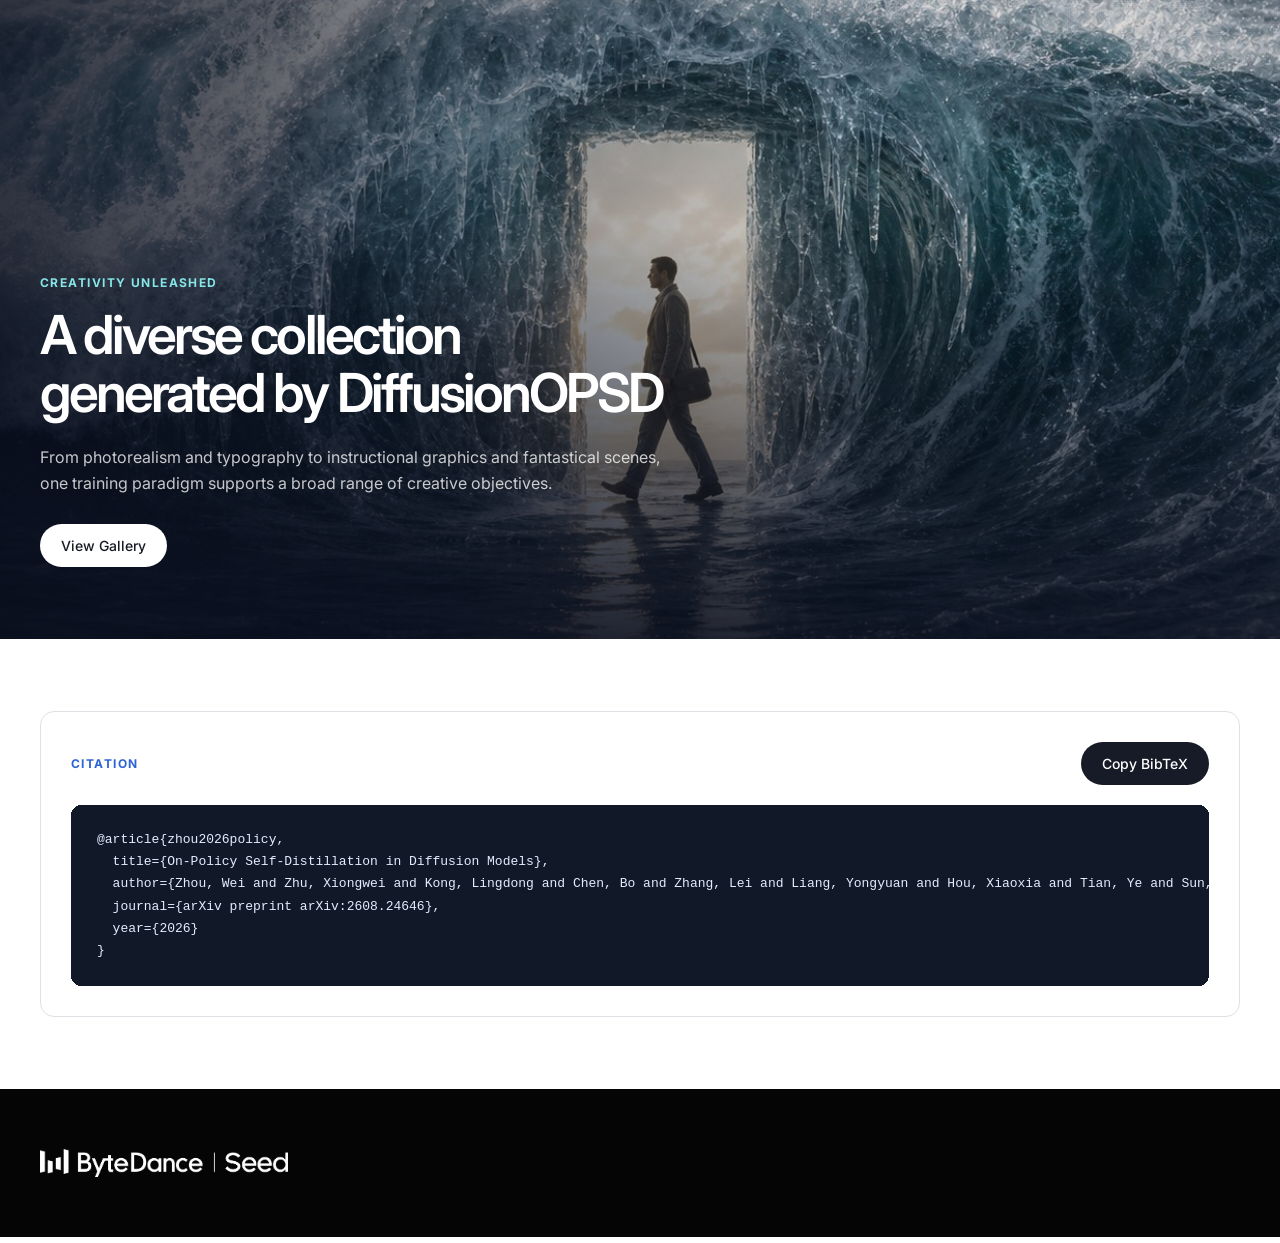
==== commit 02936476: "update v2" ====
--- a/index.html
+++ b/index.html
@@ -18,6 +18,7 @@
   <link rel="preconnect" href="https://fonts.gstatic.com" crossorigin>
   <link href="https://fonts.googleapis.com/css2?family=Inter:wght@400;500;600;700&display=swap" rel="stylesheet">
   <link rel="stylesheet" href="styles.css">
+  <link rel="stylesheet" href="blog-entry.css">
 </head>
 <body>
   <a class="skip-link" href="#main-content">Skip to content</a>
@@ -149,6 +150,10 @@
           <svg class="button-icon" aria-hidden="true" viewBox="0 0 24 24"><path fill="none" stroke="currentColor" stroke-width="1.8" stroke-linecap="round" stroke-linejoin="round" d="m3 10.7 9-7.2 9 7.2M5.5 9.2v10.3h13V9.2M9.5 19.5v-6h5v6"/></svg>
           <span>Explore Method</span>
         </a>
+        <a class="button button-glass" href="blog/v2/">
+          <svg class="button-icon" aria-hidden="true" viewBox="0 0 24 24"><path fill="none" stroke="currentColor" stroke-width="1.8" stroke-linecap="round" stroke-linejoin="round" d="M5 4h10l4 4v12H5V4Zm10 0v5h4M9 13h6M9 17h6"/></svg>
+          <span>V2 Blog</span>
+        </a>
       </div>
 
       <a class="scroll-cue" href="#method" aria-label="Scroll to method">
@@ -250,7 +255,7 @@
               <button type="button" class="leaderboard-tab active" data-backbone-filter="sd35" aria-pressed="true"><span class="tab-icon tab-icon-sd" aria-hidden="true">S</span>SD3.5-M</button>
               <button type="button" class="leaderboard-tab" data-backbone-filter="zimage" aria-pressed="false"><span class="tab-icon tab-icon-z" aria-hidden="true">Z</span>Z-Image-Turbo</button>
             </div>
-            <span class="leaderboard-summary" id="leaderboard-summary" aria-live="polite">17 methods</span>
+            <span class="leaderboard-summary" id="leaderboard-summary" aria-live="polite">21 methods</span>
           </div>
 
           <div class="leaderboard-panel">
@@ -307,10 +312,19 @@
                     <th scope="row"><span class="model-lockup"><span class="model-icon model-icon-nft" aria-hidden="true">N</span><span class="model-copy">+ DiffusionNFT <sup>‡</sup></span></span></th><td>×</td><td>1.7k</td><td>23.80</td><td>0.293</td><td>0.331</td><td>6.01</td><td>1.49</td><td>7.48</td><td>4.34</td><td>0.398</td><td>0.111</td><td>0.296</td>
                   </tr>
                   <tr data-main-table-row data-backbone="sd35" data-search="diffusionnft joint multi reward 300">
-                    <th scope="row"><span class="model-lockup"><span class="model-icon model-icon-nft" aria-hidden="true">N</span><span class="model-copy">+ DiffusionNFT</span></span></th><td>×</td><td>300</td><td>23.62</td><td>0.294</td><td>0.340</td><td>6.02</td><td>1.45</td><td>8.36</td><td>4.32</td><td>0.397</td><td>0.150</td><td>0.294</td>
+                    <th scope="row"><span class="model-lockup"><span class="model-icon model-icon-nft" aria-hidden="true">N</span><span class="model-copy">+ DiffusionNFT</span></span></th><td>×</td><td>300</td><td>23.62</td><td>0.294</td><td>0.340</td><td><u>6.02</u></td><td>1.45</td><td>8.36</td><td>4.32</td><td>0.397</td><td>0.150</td><td>0.294</td>
+                  </tr>
+                  <tr data-main-table-row data-backbone="sd35" data-search="draft joint multi reward 300">
+                    <th scope="row"><span class="model-lockup"><span class="model-icon model-icon-dance" aria-hidden="true">D</span><span class="model-copy">+ DRaFT</span></span></th><td>×</td><td>300</td><td>23.83</td><td>0.306</td><td>0.348</td><td>5.97</td><td>1.23</td><td>6.10</td><td>3.24</td><td>0.374</td><td>0.123</td><td>0.247</td>
+                  </tr>
+                  <tr data-main-table-row data-backbone="sd35" data-search="refl joint multi reward 300">
+                    <th scope="row"><span class="model-lockup"><span class="model-icon model-icon-refl" aria-hidden="true">R</span><span class="model-copy">+ ReFL</span></span></th><td>×</td><td>300</td><td>22.61</td><td>0.264</td><td>0.302</td><td>6.01</td><td>0.81</td><td>4.67</td><td>3.57</td><td>0.343</td><td>0.090</td><td>0.176</td>
                   </tr>
                   <tr class="leaderboard-row-ours" data-main-table-row data-backbone="sd35" data-search="diffusionopsd joint multi reward 300 ours">
-                    <th scope="row"><span class="model-lockup"><span class="model-icon model-icon-opsd" aria-hidden="true">O</span><span class="model-copy">+ DiffusionOPSD <small>joint</small></span><span class="ours-pill">ours</span></span></th><td>×</td><td>300</td><td><strong>25.51</strong></td><td><strong>0.333</strong></td><td><strong>0.389</strong></td><td>6.03</td><td>1.51</td><td>9.41</td><td>4.40</td><td>0.399</td><td>0.170</td><td>0.345</td>
+                    <th scope="row"><span class="model-lockup"><span class="model-icon model-icon-opsd" aria-hidden="true">O</span><span class="model-copy">+ DiffusionOPSD <small>joint</small></span><span class="ours-pill">ours</span></span></th><td>×</td><td>300</td><td class="score-best">25.51</td><td class="score-best">0.333</td><td class="score-best">0.389</td><td class="score-best">6.03</td><td><u>1.51</u></td><td><u>12.75</u></td><td class="score-best">4.40</td><td><u>0.399</u></td><td><u>0.170</u></td><td><u>0.345</u></td>
+                  </tr>
+                  <tr class="leaderboard-row-ours" data-main-table-row data-backbone="sd35" data-search="diffusionopsd* joint multi reward 300">
+                    <th scope="row"><span class="model-lockup"><span class="model-icon model-icon-opsd" aria-hidden="true">O</span><span class="model-copy">+ DiffusionOPSD* <small>joint</small></span><span class="ours-pill">ours</span></span></th><td>×</td><td>300</td><td><u>25.42</u></td><td><u>0.332</u></td><td><u>0.386</u></td><td><u>6.02</u></td><td class="score-best">1.55</td><td class="score-best">13.04</td><td><u>4.38</u></td><td class="score-best">0.452</td><td class="score-best">0.173</td><td class="score-best">0.370</td>
                   </tr>
                   <tr data-main-table-row data-backbone="sd35" data-search="danceopd two stage 300">
                     <th scope="row"><span class="model-lockup"><span class="model-icon model-icon-dance" aria-hidden="true">D</span><span class="model-copy">+ DanceOPD <sup>†</sup></span></span></th><td>×</td><td>300</td><td>23.06</td><td>0.272</td><td>0.322</td><td>5.98</td><td>1.23</td><td>7.24</td><td>4.34</td><td>0.378</td><td>0.127</td><td>0.219</td>
@@ -322,29 +336,34 @@
                     <th scope="row"><span class="model-lockup"><span class="model-icon model-icon-flowopd" aria-hidden="true">F</span><span class="model-copy">+ FlowOPD <sup>†</sup></span></span></th><td>×</td><td>300</td><td>22.62</td><td>0.263</td><td>0.300</td><td>5.98</td><td>0.92</td><td>5.00</td><td>4.20</td><td>0.353</td><td>0.101</td><td>0.166</td>
                   </tr>
                   <tr class="leaderboard-specific-start" data-main-table-row data-backbone="sd35" data-search="refl reward specific 100">
-                    <th scope="row"><span class="model-lockup"><span class="model-icon model-icon-refl" aria-hidden="true">R</span><span class="model-copy">+ ReFL</span></span></th><td><span class="specific-badge">✓</span></td><td>100</td><td>23.92</td><td>0.308</td><td>0.358</td><td class="score-best">12.09</td><td>1.28</td><td>9.33</td><td>4.85</td><td>0.408</td><td>0.193</td><td>0.290</td>
+                    <th scope="row"><span class="model-lockup"><span class="model-icon model-icon-refl" aria-hidden="true">R</span><span class="model-copy">+ ReFL</span></span></th><td><span class="specific-badge">✓</span></td><td>100</td><td><u>23.92</u></td><td>0.308</td><td><u>0.358</u></td><td class="score-best">12.09</td><td>1.28</td><td>6.18</td><td><u>4.85</u></td><td>0.408</td><td>0.193</td><td>0.290</td>
                   </tr>
                   <tr data-main-table-row data-backbone="sd35" data-search="diffusionnft reward specific 100">
-                    <th scope="row"><span class="model-lockup"><span class="model-icon model-icon-nft" aria-hidden="true">N</span><span class="model-copy">+ DiffusionNFT</span></span></th><td><span class="specific-badge">✓</span></td><td>100</td><td>23.43</td><td>0.298</td><td>0.336</td><td>9.11</td><td>1.46</td><td>9.14</td><td>4.76</td><td>0.412</td><td>0.199</td><td>0.323</td>
+                    <th scope="row"><span class="model-lockup"><span class="model-icon model-icon-nft" aria-hidden="true">N</span><span class="model-copy">+ DiffusionNFT</span></span></th><td><span class="specific-badge">✓</span></td><td>100</td><td>23.43</td><td>0.298</td><td>0.336</td><td>9.11</td><td>1.46</td><td>13.51</td><td>4.76</td><td>0.412</td><td>0.199</td><td>0.323</td>
                   </tr>
                   <tr class="leaderboard-row-ours" data-main-table-row data-backbone="sd35" data-search="diffusionopsd reward specific 100 ours">
-                    <th scope="row"><span class="model-lockup"><span class="model-icon model-icon-opsd" aria-hidden="true">O</span><span class="model-copy">+ DiffusionOPSD</span><span class="ours-pill">ours</span></span></th><td><span class="specific-badge">✓</span></td><td>100</td><td class="score-best">24.94</td><td class="score-best">0.340</td><td class="score-best">0.390</td><td>12.08</td><td class="score-best">1.76</td><td class="score-best">13.34</td><td class="score-best">4.94</td><td class="score-best">0.450</td><td class="score-best">0.214</td><td class="score-best">0.465</td>
-                  </tr>
-
+                    <th scope="row"><span class="model-lockup"><span class="model-icon model-icon-opsd" aria-hidden="true">O</span><span class="model-copy">+ DiffusionOPSD</span><span class="ours-pill">ours</span></span></th><td><span class="specific-badge">✓</span></td><td>100</td><td class="score-best">24.94</td><td class="score-best">0.340</td><td class="score-best">0.390</td><td><u>12.08</u></td><td class="score-best">1.76</td><td class="score-best">15.14</td><td class="score-best">4.94</td><td><u>0.450</u></td><td><u>0.214</u></td><td class="score-best">0.465</td>
+                  </tr>
+                  <tr class="leaderboard-row-ours" data-main-table-row data-backbone="sd35" data-search="diffusionopsd* reward specific 100">
+                    <th scope="row"><span class="model-lockup"><span class="model-icon model-icon-opsd" aria-hidden="true">O</span><span class="model-copy">+ DiffusionOPSD*</span><span class="ours-pill">ours</span></span></th><td><span class="specific-badge">✓</span></td><td>100</td><td class="score-best">24.94</td><td><u>0.327</u></td><td class="score-best">0.390</td><td class="score-best">12.09</td><td><u>1.73</u></td><td><u>14.79</u></td><td>4.81</td><td class="score-best">0.458</td><td class="score-best">0.216</td><td><u>0.463</u></td>
+                  </tr>
                   <tr data-main-table-row data-backbone="zimage" data-search="z-image-turbo base" hidden>
-                    <th scope="row"><span class="model-lockup"><span class="model-icon model-icon-zimage" aria-hidden="true">Z</span><span class="model-copy">Z-Image-Turbo</span></span></th><td>×</td><td>–</td><td>22.86</td><td>0.276</td><td>0.296</td><td>5.41</td><td>0.96</td><td>6.19</td><td>4.44</td><td>0.392</td><td>0.213</td><td>0.422</td>
+                    <th scope="row"><span class="model-lockup"><span class="model-icon model-icon-zimage" aria-hidden="true">Z</span><span class="model-copy">Z-Image-Turbo</span></span></th><td>×</td><td>–</td><td>22.86</td><td>0.276</td><td>0.296</td><td>5.41</td><td>0.96</td><td>11.17</td><td>4.44</td><td>0.392</td><td>0.213</td><td>0.422</td>
                   </tr>
                   <tr data-main-table-row data-backbone="zimage" data-search="z-image-turbo flowgrpo reward specific 100" hidden>
-                    <th scope="row"><span class="model-lockup"><span class="model-icon model-icon-flow" aria-hidden="true">↗</span><span class="model-copy">+ FlowGRPO</span></span></th><td><span class="specific-badge">✓</span></td><td>100</td><td>22.96</td><td>0.275</td><td>0.305</td><td>5.46</td><td>1.01</td><td>7.11</td><td>4.51</td><td>0.394</td><td>0.217</td><td>0.420</td>
+                    <th scope="row"><span class="model-lockup"><span class="model-icon model-icon-flow" aria-hidden="true">↗</span><span class="model-copy">+ FlowGRPO</span></span></th><td><span class="specific-badge">✓</span></td><td>100</td><td>22.96</td><td>0.275</td><td>0.305</td><td>5.46</td><td>1.01</td><td>11.58</td><td>4.51</td><td>0.394</td><td>0.217</td><td>0.420</td>
                   </tr>
                   <tr data-main-table-row data-backbone="zimage" data-search="z-image-turbo refl reward specific 100" hidden>
-                    <th scope="row"><span class="model-lockup"><span class="model-icon model-icon-refl" aria-hidden="true">R</span><span class="model-copy">+ ReFL</span></span></th><td><span class="specific-badge">✓</span></td><td>100</td><td>24.54</td><td>0.313</td><td>0.380</td><td>9.79</td><td>1.37</td><td>13.77</td><td>4.60</td><td>0.441</td><td>0.227</td><td>0.481</td>
+                    <th scope="row"><span class="model-lockup"><span class="model-icon model-icon-refl" aria-hidden="true">R</span><span class="model-copy">+ ReFL</span></span></th><td><span class="specific-badge">✓</span></td><td>100</td><td>24.54</td><td>0.313</td><td>0.380</td><td>9.79</td><td>1.37</td><td>11.32</td><td>4.60</td><td>0.441</td><td>0.227</td><td>0.481</td>
                   </tr>
                   <tr data-main-table-row data-backbone="zimage" data-search="z-image-turbo diffusionnft reward specific 100" hidden>
-                    <th scope="row"><span class="model-lockup"><span class="model-icon model-icon-nft" aria-hidden="true">N</span><span class="model-copy">+ DiffusionNFT</span></span></th><td><span class="specific-badge">✓</span></td><td>100</td><td>22.28</td><td>0.280</td><td>0.277</td><td>6.07</td><td>0.58</td><td>1.58</td><td>3.37</td><td>0.363</td><td>0.166</td><td>0.357</td>
+                    <th scope="row"><span class="model-lockup"><span class="model-icon model-icon-nft" aria-hidden="true">N</span><span class="model-copy">+ DiffusionNFT</span></span></th><td><span class="specific-badge">✓</span></td><td>100</td><td>22.28</td><td>0.280</td><td>0.277</td><td>6.07</td><td>0.58</td><td>11.01</td><td>3.37</td><td>0.363</td><td>0.166</td><td>0.357</td>
                   </tr>
                   <tr class="leaderboard-row-ours" data-main-table-row data-backbone="zimage" data-search="z-image-turbo diffusionopsd reward specific 100 ours" hidden>
-                    <th scope="row"><span class="model-lockup"><span class="model-icon model-icon-opsd" aria-hidden="true">O</span><span class="model-copy">+ DiffusionOPSD</span><span class="ours-pill">ours</span></span></th><td><span class="specific-badge">✓</span></td><td>100</td><td class="score-best">25.15</td><td class="score-best">0.320</td><td class="score-best">0.390</td><td class="score-best">10.74</td><td class="score-best">1.79</td><td class="score-best">14.44</td><td class="score-best">4.78</td><td class="score-best">0.451</td><td class="score-best">0.243</td><td class="score-best">0.551</td>
+                    <th scope="row"><span class="model-lockup"><span class="model-icon model-icon-opsd" aria-hidden="true">O</span><span class="model-copy">+ DiffusionOPSD</span><span class="ours-pill">ours</span></span></th><td><span class="specific-badge">✓</span></td><td>100</td><td><u>25.15</u></td><td class="score-best">0.320</td><td class="score-best">0.390</td><td><u>10.74</u></td><td class="score-best">1.79</td><td class="score-best">15.59</td><td class="score-best">4.78</td><td><u>0.451</u></td><td><u>0.243</u></td><td class="score-best">0.551</td>
+                  </tr>
+                  <tr class="leaderboard-row-ours" data-main-table-row data-backbone="zimage" data-search="diffusionopsd* reward specific 100" hidden>
+                    <th scope="row"><span class="model-lockup"><span class="model-icon model-icon-opsd" aria-hidden="true">O</span><span class="model-copy">+ DiffusionOPSD*</span><span class="ours-pill">ours</span></span></th><td><span class="specific-badge">✓</span></td><td>100</td><td class="score-best">25.28</td><td><u>0.314</u></td><td><u>0.386</u></td><td class="score-best">10.80</td><td><u>1.76</u></td><td><u>15.51</u></td><td><u>4.77</u></td><td class="score-best">0.459</td><td class="score-best">0.249</td><td><u>0.549</u></td>
                   </tr>
                 </tbody>
               </table>
@@ -363,6 +382,7 @@
             <p class="mini-label">Normalized progress</p>
             <h3>DiffusionOPSD improves fastest and finishes highest.</h3>
             <p>Training reward and held-out quality are reported separately, while cumulative GPU-hours provide a common compute axis across methods.</p>
+            <p><strong>DiffusionOPSD*</strong> is the accelerated version. See the <a href="blog/v2/">V2 Blog</a> for the improvements.</p>
             <div class="legend-list" aria-label="Methods in chart">
               <span><i class="legend opsd"></i>DiffusionOPSD</span>
               <span><i class="legend refl"></i>ReFL</span>
@@ -377,7 +397,7 @@
             </div>
             <div class="chart-stage">
               <div class="chart-canvas" id="aggregate-chart" role="img" aria-label="Interactive native training and held-out quality gain curves"></div>
-              <img class="chart-fallback" src="assets/training-curves.png" alt="Training and held-out quality curves comparing DiffusionOPSD against baselines" width="1505" height="472" loading="lazy">
+              <img class="chart-fallback" src="assets/training-curves.png" alt="Training and held-out quality curves comparing DiffusionOPSD and DiffusionOPSD* against baselines" width="4090" height="1779" loading="lazy">
               <div class="chart-tooltip" role="status" aria-live="polite"></div>
             </div>
           </div>
@@ -513,7 +533,7 @@
               </div>
               <div class="chart-stage">
                 <div class="chart-canvas" id="robustness-chart" role="img" aria-label="Interactive robustness, terminal stability, and multi-reward plots"></div>
-                <img class="chart-fallback" src="assets/robustness.png" alt="Figure 7 shared-reference gain, terminal stability, and multi-reward composite results" width="4808" height="1728" loading="lazy">
+                <img class="chart-fallback" src="assets/robustness.png" alt="Figure 7 shared-reference gain, terminal stability, and multi-reward composite results including DiffusionOPSD*" width="3686" height="1325" loading="lazy">
                 <div class="chart-tooltip" role="status" aria-live="polite"></div>
               </div>
             </div>
--- a/blog-entry.css
+++ b/blog-entry.css
@@ -0,0 +1,14 @@
+/* Accommodate the fifth research link without covering the original copy. */
+@media (min-width: 901px) {
+  .hero-copy { bottom: 164px; }
+  .hero-buttons {
+    left: auto;
+    right: clamp(28px, 4vw, 66px);
+    bottom: 88px;
+    max-width: calc(100% - 120px);
+    flex-wrap: wrap;
+    justify-content: flex-end;
+  }
+}
+
+.hero-buttons { justify-content: flex-end; }
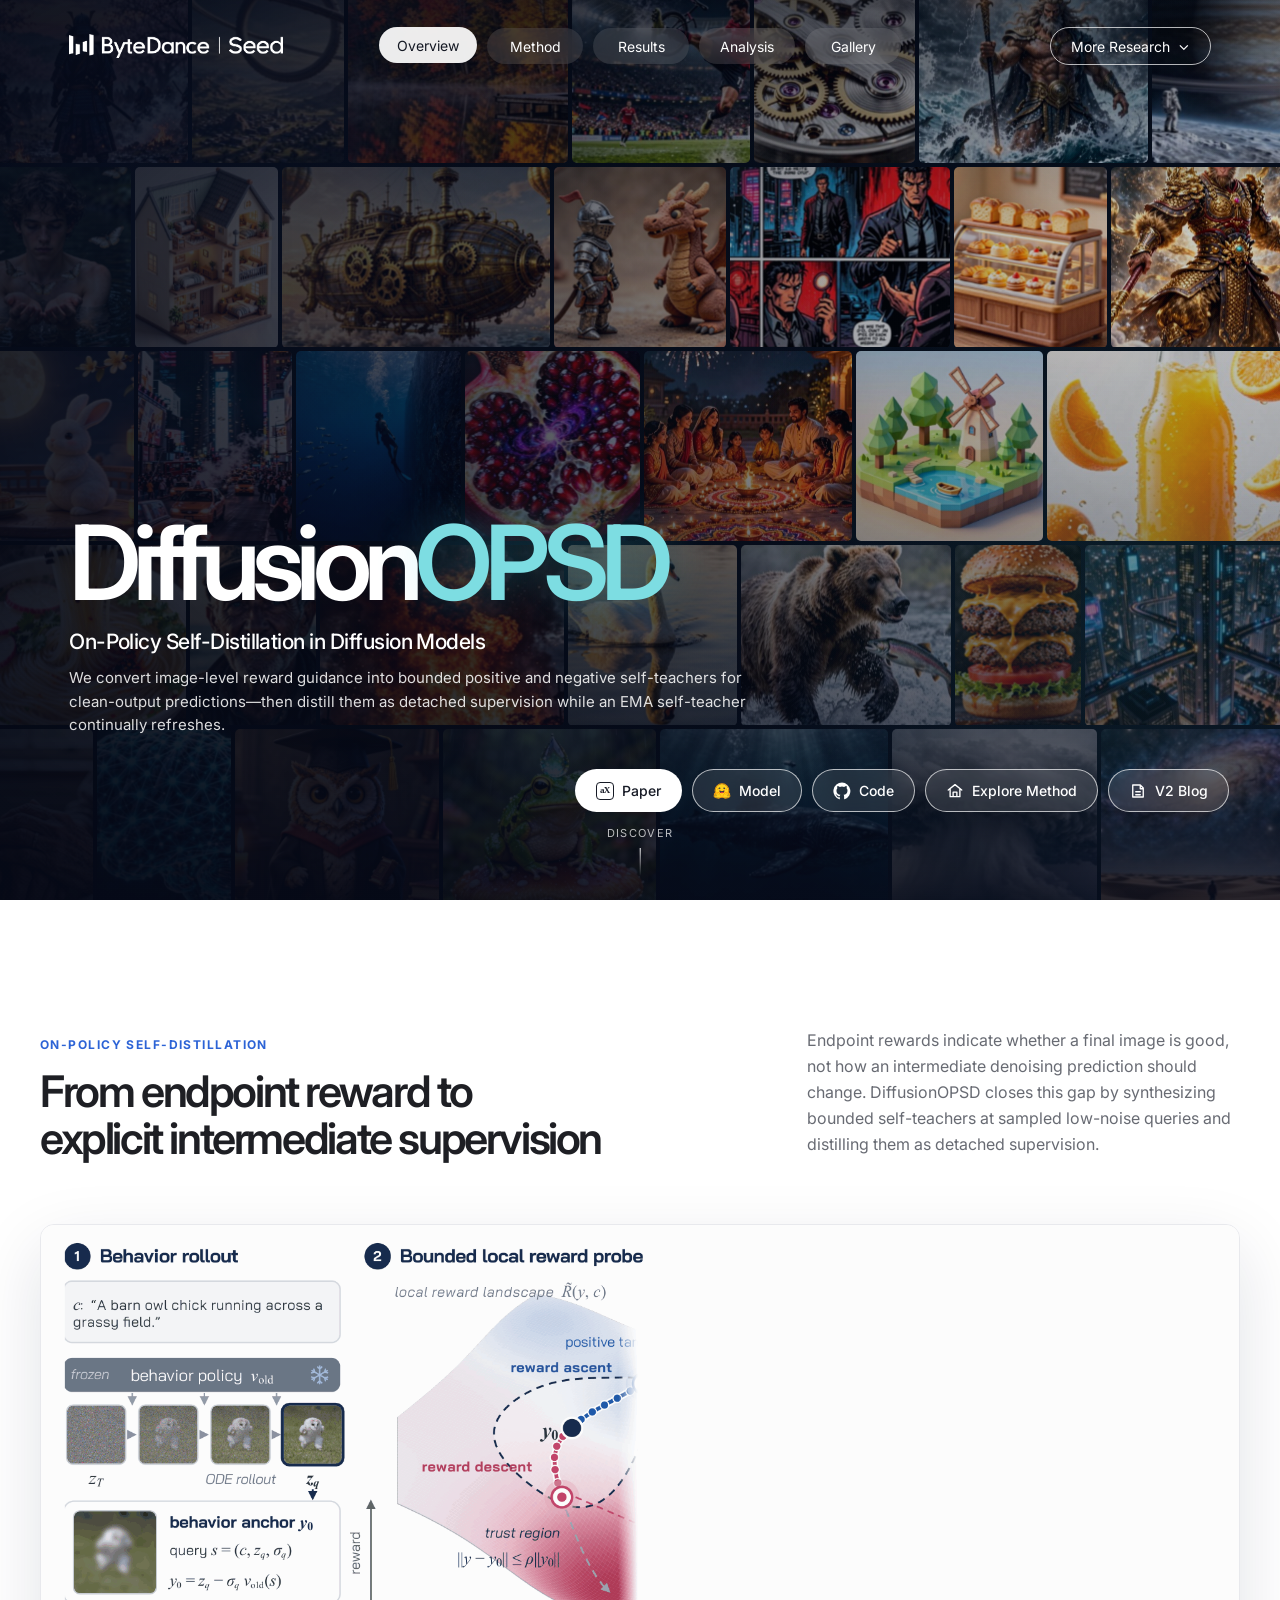
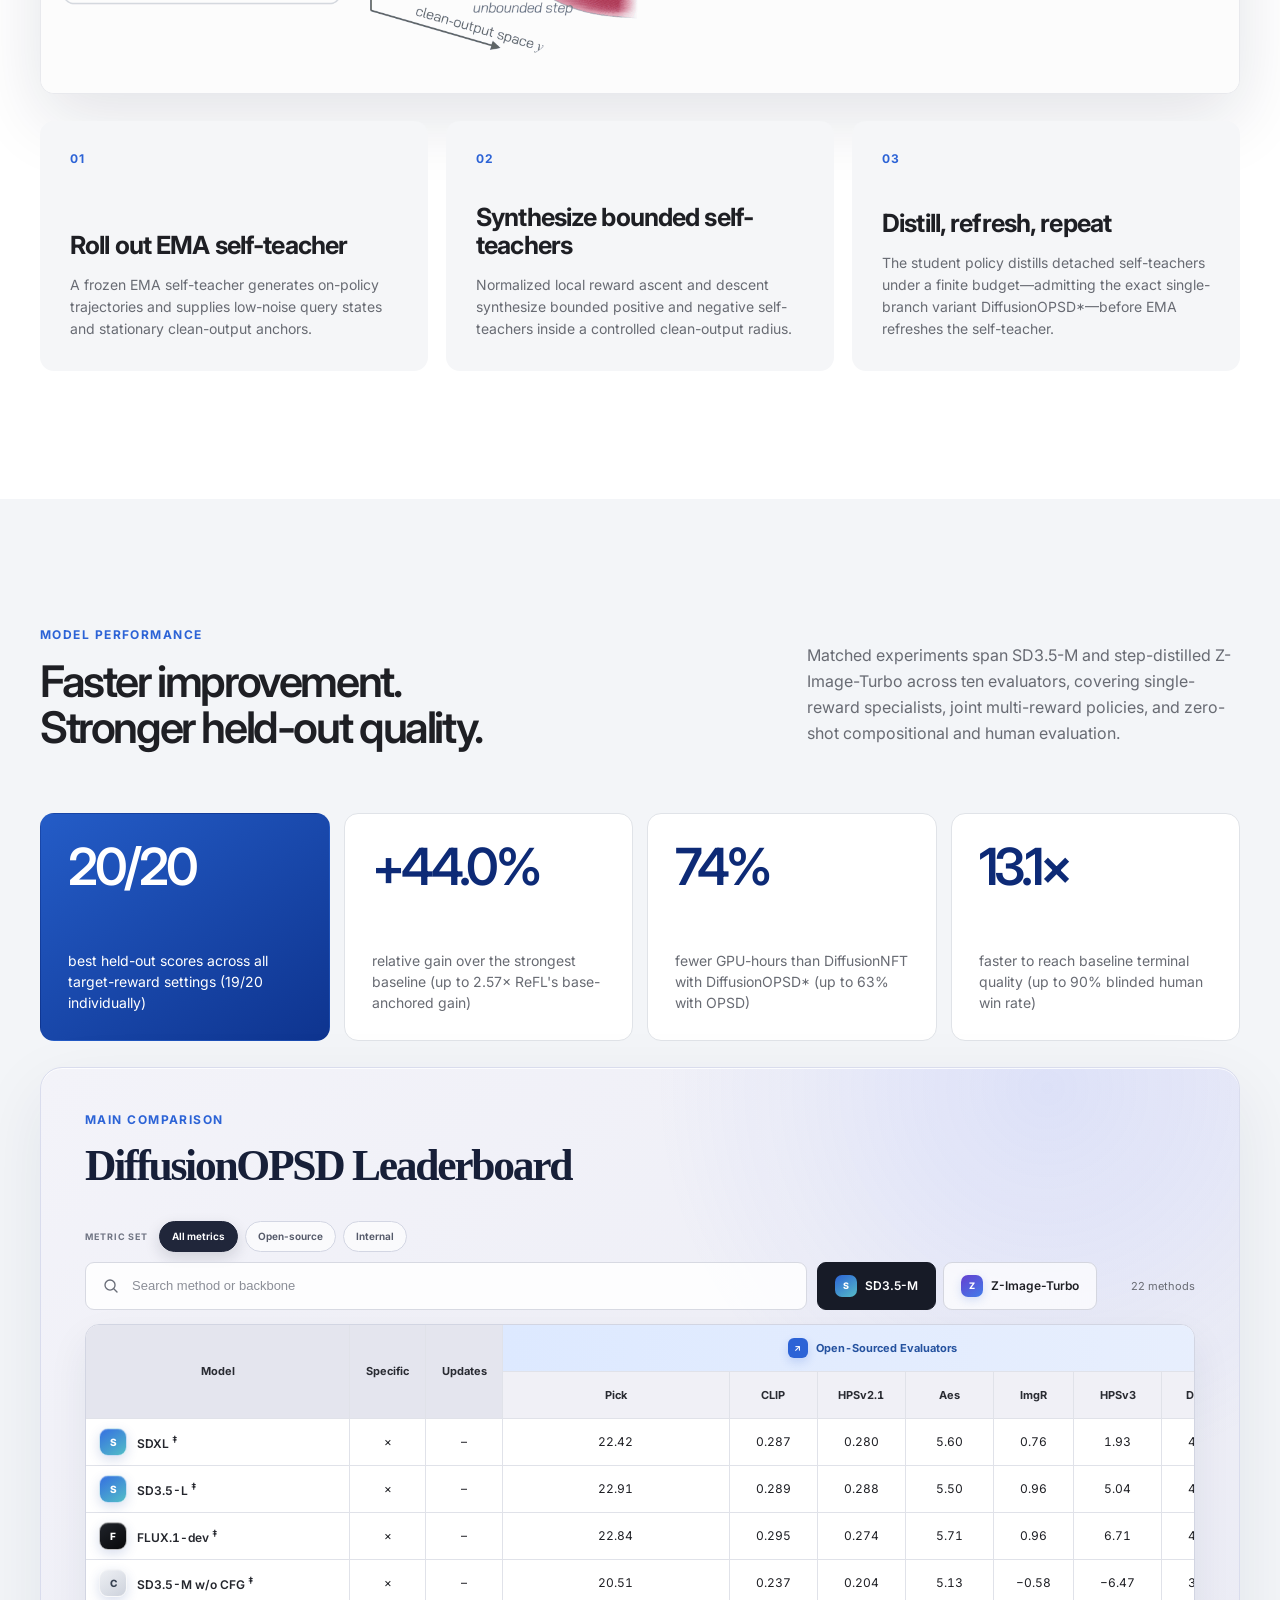
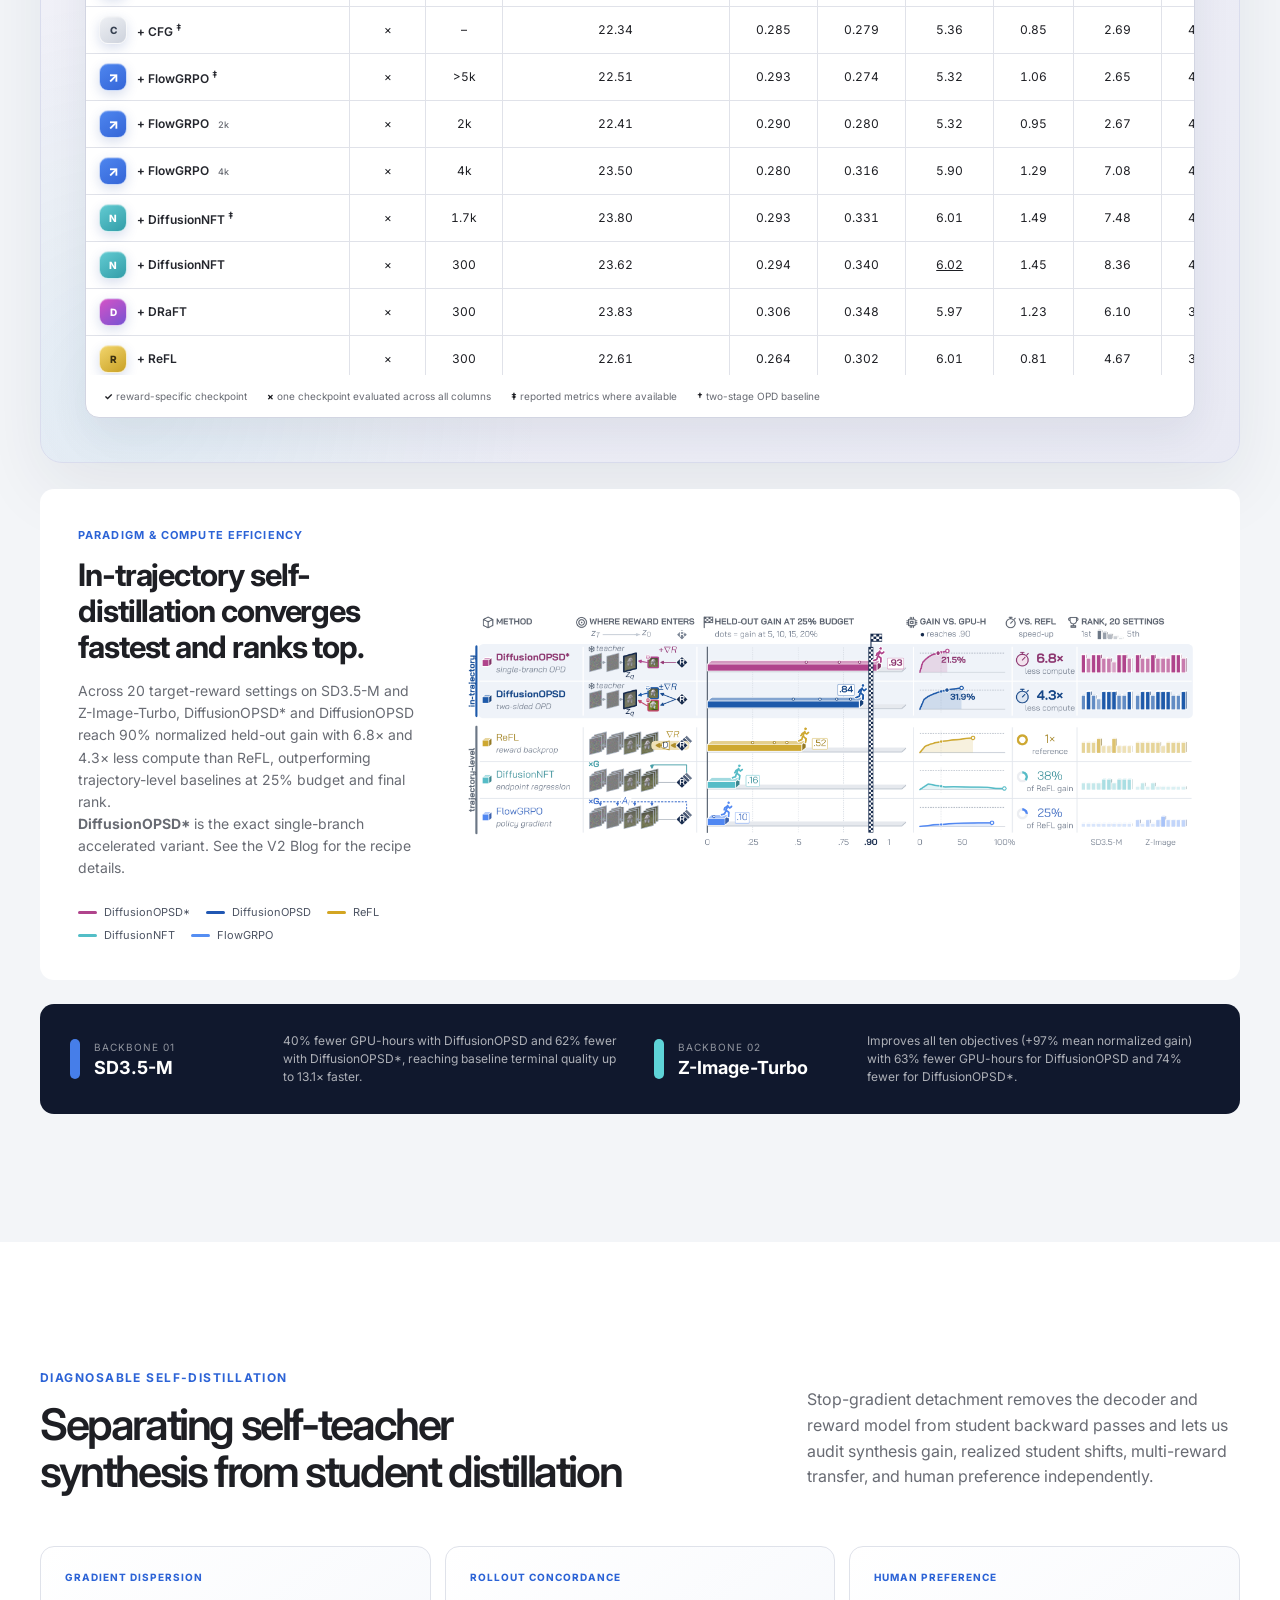
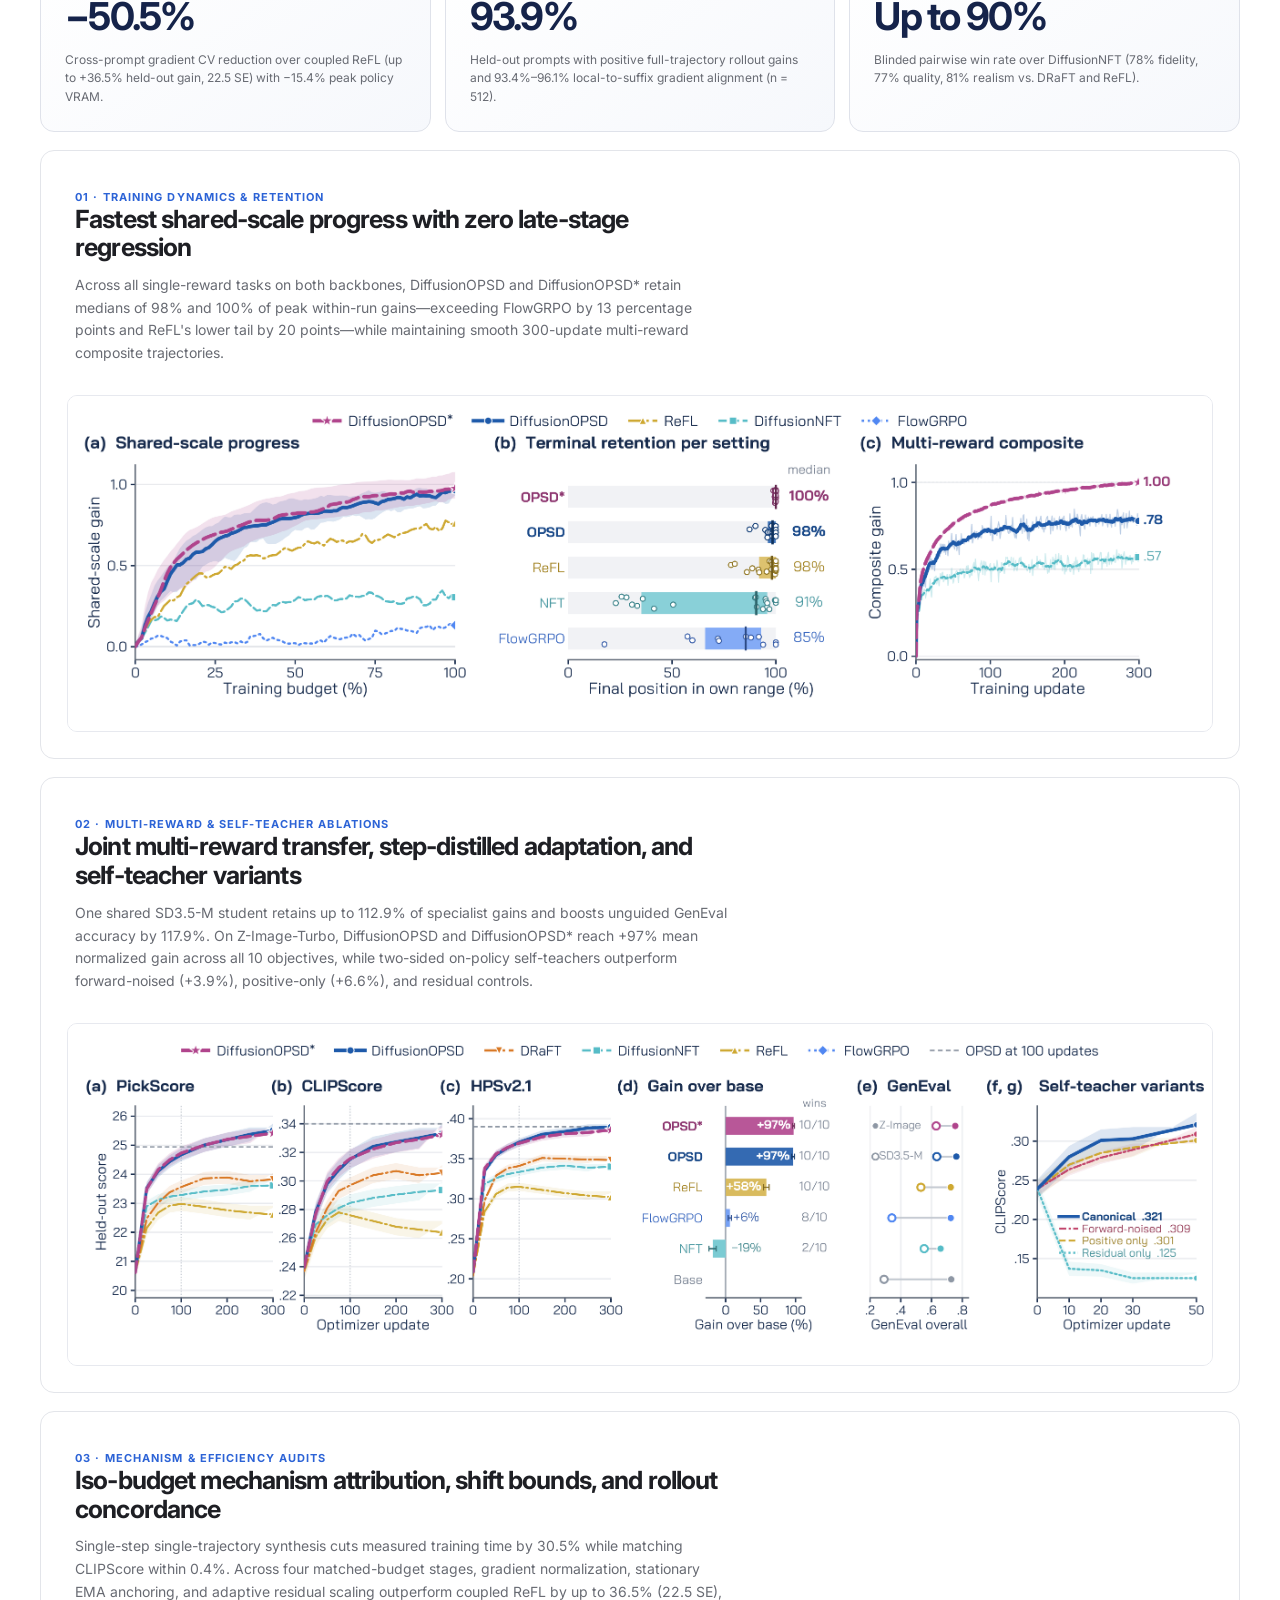
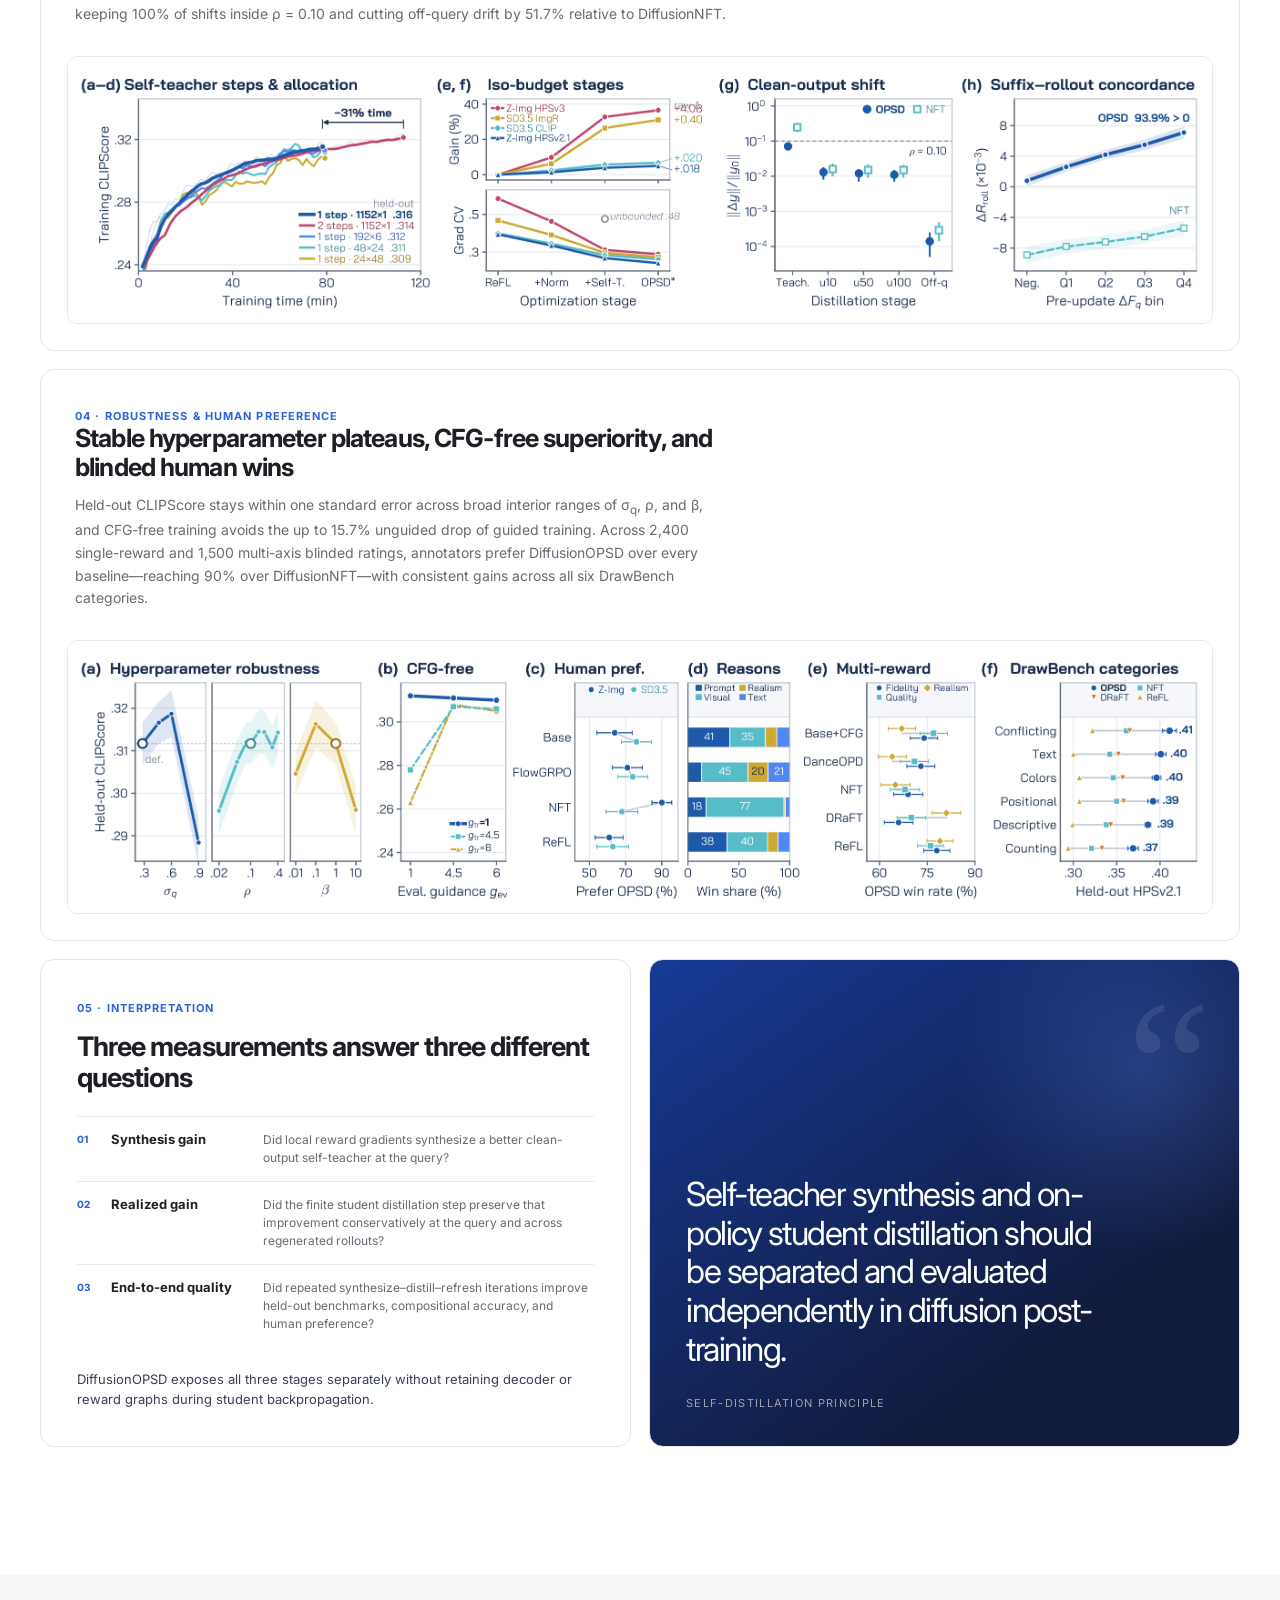
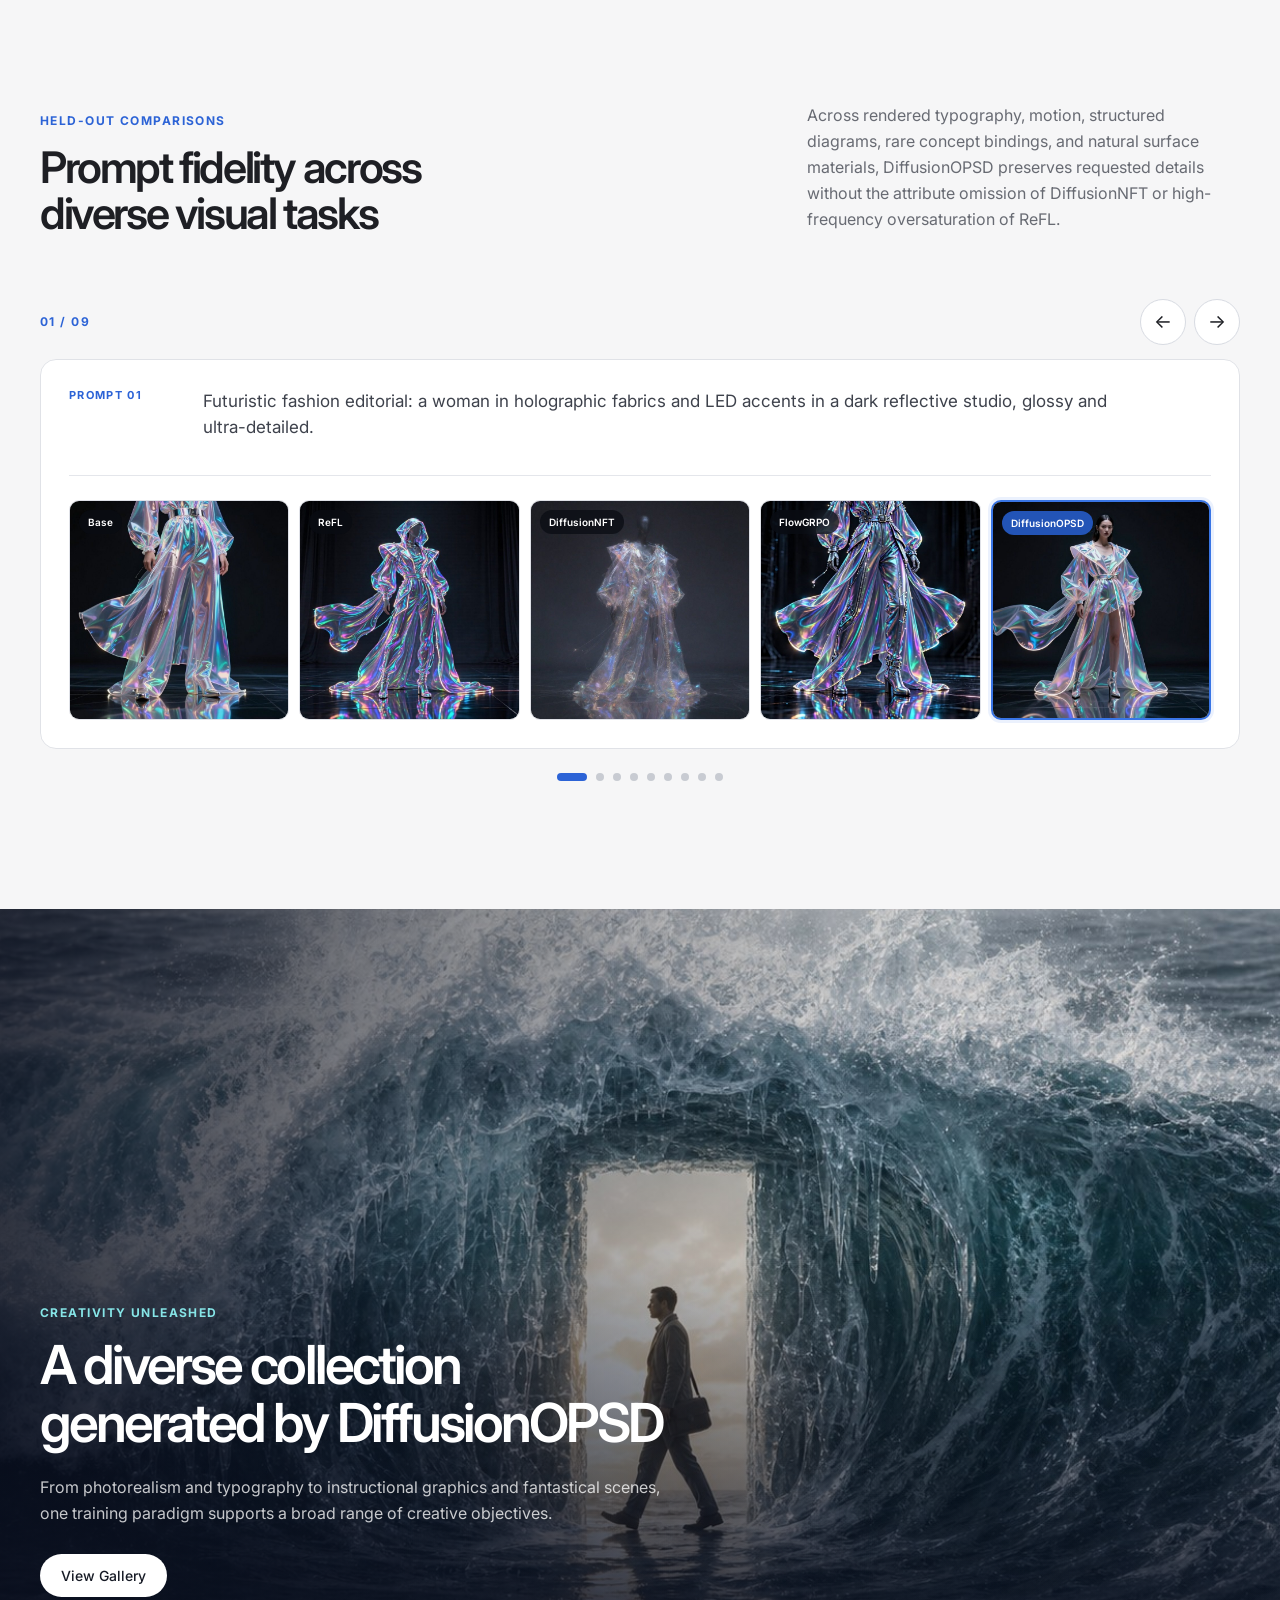
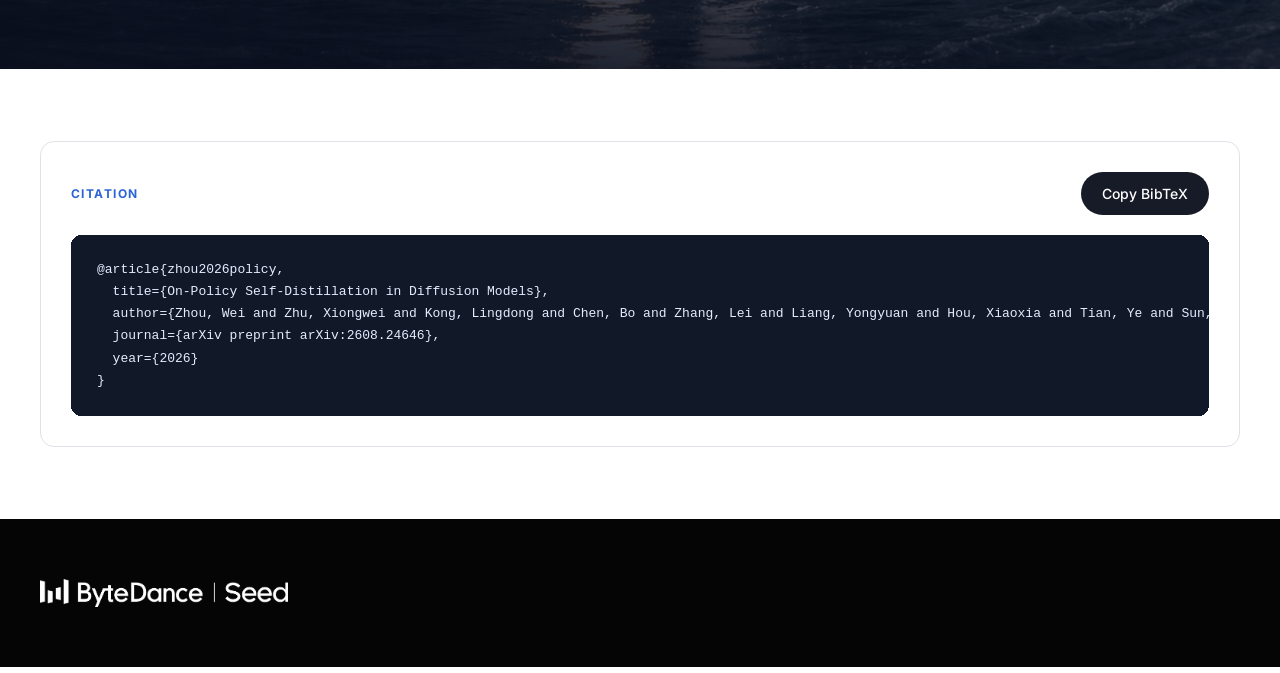
==== commit e6f46bb2: "update" ====
--- a/index.html
+++ b/index.html
@@ -4,9 +4,9 @@
   <meta charset="utf-8">
   <meta name="viewport" content="width=device-width, initial-scale=1">
   <meta name="theme-color" content="#10182d">
-  <meta name="description" content="DiffusionOPSD turns image-level reward guidance into explicit, continually refreshed targets for efficient and diagnosable diffusion post-training.">
+  <meta name="description" content="DiffusionOPSD converts image-level reward guidance into explicit, continually refreshed self-teachers for efficient and diagnosable diffusion post-training.">
   <meta property="og:title" content="DiffusionOPSD — On-Policy Self-Distillation in Diffusion Models">
-  <meta property="og:description" content="A practical on-policy self-distillation framework for efficient and diagnosable diffusion post-training.">
+  <meta property="og:description" content="An on-policy self-distillation framework that converts image-level reward guidance into bounded, continually refreshed self-teachers for diffusion post-training.">
   <meta property="og:type" content="website">
   <meta property="og:image" content="assets/hero.jpg">
   <title>DiffusionOPSD — On-Policy Self-Distillation in Diffusion Models</title>
@@ -129,7 +129,7 @@
         <h1 id="hero-title"><span>Diffusion</span><span class="title-accent">OPSD</span></h1>
         <p class="hero-subtitle">On-Policy Self-Distillation in Diffusion Models</p>
         <p class="hero-description">
-          We convert image-level reward guidance into bounded positive and negative targets for clean-output predictions—then continually refresh that supervision as the behavior policy evolves.
+          We convert image-level reward guidance into bounded positive and negative self-teachers for clean-output predictions—then distill them as detached supervision while an EMA self-teacher continually refreshes.
         </p>
       </div>
 
@@ -170,30 +170,30 @@
             <h2 id="method-title">From endpoint reward to explicit intermediate supervision</h2>
           </div>
           <p>
-            Mainstream endpoint rewards tell us whether an image is good, but not how an intermediate denoising prediction should change. DiffusionOPSD closes this supervision gap by constructing reward-improving targets at sampled low-noise queries.
+            Endpoint rewards indicate whether a final image is good, not how an intermediate denoising prediction should change. DiffusionOPSD closes this gap by synthesizing bounded self-teachers at sampled low-noise queries and distilling them as detached supervision.
           </p>
         </div>
 
-        <button class="figure-button reveal" type="button" data-lightbox="assets/method-overview.png" data-caption="DiffusionOPSD overview: behavior-policy query collection, bounded reward-gradient target construction, detached finite fitting, and EMA refresh.">
-          <img src="assets/method-overview-animated.gif" alt="Animated DiffusionOPSD overview assembled component by component along the training flow" width="1920" height="830">
+        <button class="figure-button reveal" type="button" data-lightbox="assets/method-overview.png" data-caption="DiffusionOPSD overview: EMA self-teacher rollout and anchor collection, bounded local reward-gradient self-teacher synthesis, detached two-sided student distillation, and online EMA self-teacher refresh.">
+          <img src="assets/method-overview-animated.gif" alt="Animated DiffusionOPSD framework overview assembled stage by stage along the training loop" width="1920" height="750">
           <span class="expand-label">Expand final figure <span aria-hidden="true">↗</span></span>
         </button>
 
         <div class="stage-grid">
           <article class="stage-card reveal">
             <span class="stage-number">01</span>
-            <h3>Collect on-policy queries</h3>
-            <p>A frozen behavior policy generates trajectories and supplies low-noise query states and clean-output anchors.</p>
+            <h3>Roll out EMA self-teacher</h3>
+            <p>A frozen EMA self-teacher generates on-policy trajectories and supplies low-noise query states and stationary clean-output anchors.</p>
           </article>
           <article class="stage-card reveal">
             <span class="stage-number">02</span>
-            <h3>Construct bounded targets</h3>
-            <p>Normalized reward ascent and descent create positive and negative targets inside a controlled clean-output radius.</p>
+            <h3>Synthesize bounded self-teachers</h3>
+            <p>Normalized local reward ascent and descent synthesize bounded positive and negative self-teachers inside a controlled clean-output radius.</p>
           </article>
           <article class="stage-card reveal">
             <span class="stage-number">03</span>
-            <h3>Fit, refresh, repeat</h3>
-            <p>The trainable policy fits detached targets under a finite budget; EMA then refreshes the behavior policy for the next iteration.</p>
+            <h3>Distill, refresh, repeat</h3>
+            <p>The student policy distills detached self-teachers under a finite budget—admitting the exact single-branch variant DiffusionOPSD*—before EMA refreshes the self-teacher.</p>
           </article>
         </div>
       </div>
@@ -207,26 +207,26 @@
             <h2 id="results-title">Faster improvement. Stronger held-out quality.</h2>
           </div>
           <p>
-            Matched experiments span SD3.5-M and the step-distilled Z-Image-Turbo, covering ten evaluators and both reward-specific and joint training settings.
+            Matched experiments span SD3.5-M and step-distilled Z-Image-Turbo across ten evaluators, covering single-reward specialists, joint multi-reward policies, and zero-shot compositional and human evaluation.
           </p>
         </div>
 
         <div class="stat-grid reveal" aria-label="Headline results">
           <article class="stat-card stat-primary">
-            <strong><span class="count-up" data-target="19">0</span><span>/20</span></strong>
-            <p>best final held-out scores in reward-matched settings</p>
+            <strong><span class="count-up" data-target="20">0</span><span>/20</span></strong>
+            <p>best held-out scores across all target-reward settings (19/20 individually)</p>
           </article>
           <article class="stat-card">
             <strong>+<span class="count-up" data-target="44">0</span><span>.0%</span></strong>
-            <p>relative gain over the strongest competing method</p>
+            <p>relative gain over the strongest baseline (up to 2.57× ReFL's base-anchored gain)</p>
           </article>
           <article class="stat-card">
-            <strong><span class="count-up" data-target="40">0</span><span>%</span></strong>
-            <p>fewer training GPU-hours than DiffusionNFT on SD3.5-M</p>
+            <strong><span class="count-up" data-target="74">0</span><span>%</span></strong>
+            <p>fewer GPU-hours than DiffusionNFT with DiffusionOPSD* (up to 63% with OPSD)</p>
           </article>
           <article class="stat-card">
-            <strong><span class="count-up" data-target="63">0</span><span>%</span></strong>
-            <p>fewer training GPU-hours than DiffusionNFT on Z-Image-Turbo</p>
+            <strong><span class="count-up" data-target="13">0</span><span>.1×</span></strong>
+            <p>faster to reach baseline terminal quality (up to 90% blinded human win rate)</p>
           </article>
         </div>
 
@@ -255,7 +255,7 @@
               <button type="button" class="leaderboard-tab active" data-backbone-filter="sd35" aria-pressed="true"><span class="tab-icon tab-icon-sd" aria-hidden="true">S</span>SD3.5-M</button>
               <button type="button" class="leaderboard-tab" data-backbone-filter="zimage" aria-pressed="false"><span class="tab-icon tab-icon-z" aria-hidden="true">Z</span>Z-Image-Turbo</button>
             </div>
-            <span class="leaderboard-summary" id="leaderboard-summary" aria-live="polite">21 methods</span>
+            <span class="leaderboard-summary" id="leaderboard-summary" aria-live="polite">22 methods</span>
           </div>
 
           <div class="leaderboard-panel">
@@ -335,7 +335,10 @@
                   <tr data-main-table-row data-backbone="sd35" data-search="flowopd two stage 300">
                     <th scope="row"><span class="model-lockup"><span class="model-icon model-icon-flowopd" aria-hidden="true">F</span><span class="model-copy">+ FlowOPD <sup>†</sup></span></span></th><td>×</td><td>300</td><td>22.62</td><td>0.263</td><td>0.300</td><td>5.98</td><td>0.92</td><td>5.00</td><td>4.20</td><td>0.353</td><td>0.101</td><td>0.166</td>
                   </tr>
-                  <tr class="leaderboard-specific-start" data-main-table-row data-backbone="sd35" data-search="refl reward specific 100">
+                  <tr class="leaderboard-specific-start" data-main-table-row data-backbone="sd35" data-search="flowgrpo reward specific 100">
+                    <th scope="row"><span class="model-lockup"><span class="model-icon model-icon-flow" aria-hidden="true">↗</span><span class="model-copy">+ FlowGRPO</span></span></th><td><span class="specific-badge">✓</span></td><td>100</td><td>21.65</td><td>0.263</td><td>0.248</td><td>5.26</td><td>0.42</td><td>−0.82</td><td>3.79</td><td>0.342</td><td>0.095</td><td>0.198</td>
+                  </tr>
+                  <tr data-main-table-row data-backbone="sd35" data-search="refl reward specific 100">
                     <th scope="row"><span class="model-lockup"><span class="model-icon model-icon-refl" aria-hidden="true">R</span><span class="model-copy">+ ReFL</span></span></th><td><span class="specific-badge">✓</span></td><td>100</td><td><u>23.92</u></td><td>0.308</td><td><u>0.358</u></td><td class="score-best">12.09</td><td>1.28</td><td>6.18</td><td><u>4.85</u></td><td>0.408</td><td>0.193</td><td>0.290</td>
                   </tr>
                   <tr data-main-table-row data-backbone="sd35" data-search="diffusionnft reward specific 100">
@@ -379,28 +382,22 @@
 
         <div class="result-visual reveal">
           <div class="result-visual-copy">
-            <p class="mini-label">Normalized progress</p>
-            <h3>DiffusionOPSD improves fastest and finishes highest.</h3>
-            <p>Training reward and held-out quality are reported separately, while cumulative GPU-hours provide a common compute axis across methods.</p>
-            <p><strong>DiffusionOPSD*</strong> is the accelerated version. See the <a href="blog/v2/">V2 Blog</a> for the improvements.</p>
-            <div class="legend-list" aria-label="Methods in chart">
+            <p class="mini-label">Paradigm &amp; compute efficiency</p>
+            <h3>In-trajectory self-distillation converges fastest and ranks top.</h3>
+            <p>Across 20 target-reward settings on SD3.5-M and Z-Image-Turbo, DiffusionOPSD* and DiffusionOPSD reach 90% normalized held-out gain with 6.8× and 4.3× less compute than ReFL, outperforming trajectory-level baselines at 25% budget and final rank.</p>
+            <p><strong>DiffusionOPSD*</strong> is the exact single-branch accelerated variant. See the <a href="blog/v2/">V2 Blog</a> for the recipe details.</p>
+            <div class="legend-list" aria-label="Methods in figure">
+              <span><i class="legend opsd-star"></i>DiffusionOPSD*</span>
               <span><i class="legend opsd"></i>DiffusionOPSD</span>
               <span><i class="legend refl"></i>ReFL</span>
+              <span><i class="legend nft"></i>DiffusionNFT</span>
               <span><i class="legend flow"></i>FlowGRPO</span>
-              <span><i class="legend nft"></i>DiffusionNFT</span>
-            </div>
-          </div>
-          <div class="interactive-chart-card" data-interactive-chart="aggregate">
-            <div class="interactive-chart-bar">
-              <div><span>Interactive figure</span><strong>Hover to inspect · click a method to filter</strong></div>
-              <div class="chart-legend" data-chart-legend aria-label="Toggle chart methods"></div>
-            </div>
-            <div class="chart-stage">
-              <div class="chart-canvas" id="aggregate-chart" role="img" aria-label="Interactive native training and held-out quality gain curves"></div>
-              <img class="chart-fallback" src="assets/training-curves.png" alt="Training and held-out quality curves comparing DiffusionOPSD and DiffusionOPSD* against baselines" width="4090" height="1779" loading="lazy">
-              <div class="chart-tooltip" role="status" aria-live="polite"></div>
-            </div>
-          </div>
+            </div>
+          </div>
+          <button class="chart-button" type="button" data-lightbox="assets/training-curves.png" data-caption="Paradigm comparison, held-out gain at 25% budget, compute efficiency versus ReFL (6.8× and 4.3× less compute), and benchmark rankings across 20 settings on SD3.5-M and Z-Image-Turbo.">
+            <img src="assets/training-curves.png" alt="Paradigm comparison, compute efficiency, and benchmark ranking across 20 settings comparing DiffusionOPSD*, DiffusionOPSD, ReFL, DiffusionNFT, and FlowGRPO" width="2511" height="864" loading="lazy">
+            <span class="expand-label">Expand figure <span aria-hidden="true">↗</span></span>
+          </button>
         </div>
 
         <div class="backbone-strip reveal">
@@ -408,12 +405,12 @@
             <span class="backbone-mark"></span>
             <div><small>Backbone 01</small><strong>SD3.5-M</strong></div>
           </div>
-          <p>Strong final reward with a 40% reduction in profiled training cost.</p>
+          <p>40% fewer GPU-hours with DiffusionOPSD and 62% fewer with DiffusionOPSD*, reaching baseline terminal quality up to 13.1× faster.</p>
           <div>
             <span class="backbone-mark cyan"></span>
             <div><small>Backbone 02</small><strong>Z-Image-Turbo</strong></div>
           </div>
-          <p>Consistent improvement under a step-distilled native schedule with 63% lower training GPU-hours.</p>
+          <p>Improves all ten objectives (+97% mean normalized gain) with 63% fewer GPU-hours for DiffusionOPSD and 74% fewer for DiffusionOPSD*.</p>
         </div>
       </div>
     </section>
@@ -422,138 +419,96 @@
       <div class="section-inner">
         <div class="section-heading reveal">
           <div>
-            <p class="kicker">Diagnosable alignment</p>
-            <h2 id="analysis-title">A better target need not produce a better finite update</h2>
+            <p class="kicker">Diagnosable self-distillation</p>
+            <h2 id="analysis-title">Separating self-teacher synthesis from student distillation</h2>
           </div>
           <p>
-            Explicit supervision lets us audit target construction and finite realization as separate stages. The diagnostics below move from local direction attribution to same-query fitting, then test whether the complete protocol remains stable across budgets, backbones, and reward settings.
+            Stop-gradient detachment removes the decoder and reward model from student backward passes and lets us audit synthesis gain, realized student shifts, multi-reward transfer, and human preference independently.
           </p>
         </div>
 
         <div class="analysis-summary-grid reveal" aria-label="Mechanism findings">
           <article>
-            <span>Target construction</span>
-            <strong>+0.03511</strong>
-            <p>Fixed-suffix reward gain from the reward-gradient positive target.</p>
+            <span>Gradient dispersion</span>
+            <strong>−50.5%</strong>
+            <p>Cross-prompt gradient CV reduction over coupled ReFL (up to +36.5% held-out gain, 22.5 SE) with −15.4% peak policy VRAM.</p>
           </article>
           <article>
-            <span>HPSv2.1 reversal</span>
-            <strong>62.3%</strong>
-            <p>Prompts where the better constructed target produces the lower finite update.</p>
+            <span>Rollout concordance</span>
+            <strong>93.9%</strong>
+            <p>Held-out prompts with positive full-trajectory rollout gains and 93.4%–96.1% local-to-suffix gradient alignment (n = 512).</p>
           </article>
           <article>
-            <span>Controlled scope</span>
-            <strong>n = 512</strong>
-            <p>Held-out, same-query probes with parameters restored between prompts.</p>
+            <span>Human preference</span>
+            <strong>Up to 90%</strong>
+            <p>Blinded pairwise win rate over DiffusionNFT (78% fidelity, 77% quality, 81% realism vs. DRaFT and ReFL).</p>
           </article>
         </div>
 
         <div class="analysis-grid">
           <article class="analysis-card analysis-card-wide reveal">
             <div class="card-copy">
-              <span class="card-index">01 · Endpoint controls</span>
-              <h3>The reward-gradient target stays strongest—and CFG-free training wins</h3>
-              <p>Three linked diagnostics compare target direction, implementation sensitivity, and the full train/eval CFG grid. Hover or focus any mark for its exact value; click to keep a selection while comparing panels.</p>
-            </div>
-            <div class="cfg-chart-card endpoint-controls-card" data-endpoint-chart data-cfg-chart>
-              <div class="cfg-chart-toolbar">
-                <div>
-                  <span>Interactive figure</span>
-                  <strong>Direction · implementation · CFG dependence</strong>
-                </div>
-                <div class="cfg-view-switch" role="group" aria-label="CFG chart display">
-                  <button type="button" class="active" data-cfg-view="score" aria-pressed="true">Score</button>
-                  <button type="button" data-cfg-view="gap" aria-pressed="false">Gap from best</button>
-                </div>
-              </div>
-
-              <div class="endpoint-panels">
-                <section class="endpoint-panel" aria-labelledby="direction-endpoint-title">
-                  <h4 id="direction-endpoint-title"><span>(a)</span> Direction endpoint</h4>
-                  <div class="endpoint-svg-chart" id="direction-endpoint-chart" role="group" aria-label="Interactive CLIPScore comparison of reward-gradient, random, no-op, and rollout-residual target directions"></div>
-                </section>
-
-                <section class="endpoint-panel" aria-labelledby="implementation-sensitivity-title">
-                  <h4 id="implementation-sensitivity-title"><span>(b)</span> Implementation sensitivity</h4>
-                  <div class="endpoint-svg-chart" id="implementation-sensitivity-chart" role="group" aria-label="Interactive ranges of CLIPScore change across implementation controls"></div>
-                </section>
-
-                <section class="endpoint-panel endpoint-panel-cfg" aria-labelledby="cfg-dependence-title">
-                  <h4 id="cfg-dependence-title"><span>(c)</span> CFG dependence</h4>
-                  <div class="cfg-plot-shell cfg-plot-shell-compact">
-                    <span class="cfg-y-title">Eval <i>g</i><sub>ev</sub></span>
-                    <div class="cfg-y-labels" aria-hidden="true"><span>6.0</span><span>4.5</span><span>1.0</span></div>
-                    <div class="cfg-plot" aria-label="Interactive CFG dependence chart. No CFG corresponds to train and evaluation guidance scale 1.0 for SD3.5-M.">
-                      <svg class="cfg-guides" viewBox="0 0 100 100" preserveAspectRatio="none" aria-hidden="true">
-                        <path class="cfg-guide-matched" d="M 12 88 L 88 12"></path>
-                        <path class="cfg-guide-product cfg-guide-product-a" d="M 12 50 C 33 76, 45 86, 50 88"></path>
-                        <path class="cfg-guide-product cfg-guide-product-b" d="M 12 12 C 30 55, 55 82, 88 88"></path>
-                      </svg>
-
-                      <button class="cfg-point cfg-point-best" type="button" style="--x:12%;--y:88%;--point:#787878" data-train="1.0" data-eval="1.0" data-score="0.312" data-gap="0.000" data-note="CFG-free · strongest setting" aria-label="Train 1.0, evaluate 1.0, CLIPScore 0.312, strongest setting"><span data-cfg-value>312</span></button>
-                      <button class="cfg-point" type="button" style="--x:12%;--y:50%;--point:#56bcc7" data-train="1.0" data-eval="4.5" data-score="0.311" data-gap="-0.001" data-note="Evaluation-only CFG" aria-label="Train 1.0, evaluate 4.5, CLIPScore 0.311"><span data-cfg-value>311</span></button>
-                      <button class="cfg-point" type="button" style="--x:12%;--y:12%;--point:#5087f2" data-train="1.0" data-eval="6.0" data-score="0.310" data-gap="-0.002" data-note="Evaluation-only CFG" aria-label="Train 1.0, evaluate 6.0, CLIPScore 0.310"><span data-cfg-value>310</span></button>
-                      <button class="cfg-point" type="button" style="--x:50%;--y:88%;--point:#56bcc7" data-train="4.5" data-eval="1.0" data-score="0.278" data-gap="-0.034" data-note="Train/eval mismatch" aria-label="Train 4.5, evaluate 1.0, CLIPScore 0.278"><span data-cfg-value>278</span></button>
-                      <button class="cfg-point cfg-point-matched" type="button" style="--x:50%;--y:50%;--point:#28825a" data-train="4.5" data-eval="4.5" data-score="0.307" data-gap="-0.005" data-note="Matched CFG · below CFG-free" aria-label="Train 4.5, evaluate 4.5, CLIPScore 0.307"><span data-cfg-value>307</span></button>
-                      <button class="cfg-point" type="button" style="--x:50%;--y:12%;--point:#cea831" data-train="4.5" data-eval="6.0" data-score="0.306" data-gap="-0.006" data-note="Train/eval mismatch" aria-label="Train 4.5, evaluate 6.0, CLIPScore 0.306"><span data-cfg-value>306</span></button>
-                      <button class="cfg-point" type="button" style="--x:88%;--y:88%;--point:#5087f2" data-train="6.0" data-eval="1.0" data-score="0.263" data-gap="-0.049" data-note="Largest mismatch penalty" aria-label="Train 6.0, evaluate 1.0, CLIPScore 0.263"><span data-cfg-value>263</span></button>
-                      <button class="cfg-point" type="button" style="--x:88%;--y:50%;--point:#cea831" data-train="6.0" data-eval="4.5" data-score="0.308" data-gap="-0.004" data-note="Train/eval mismatch" aria-label="Train 6.0, evaluate 4.5, CLIPScore 0.308"><span data-cfg-value>308</span></button>
-                      <button class="cfg-point cfg-point-matched" type="button" style="--x:88%;--y:12%;--point:#1e5aaa" data-train="6.0" data-eval="6.0" data-score="0.305" data-gap="-0.007" data-note="Matched CFG · below CFG-free" aria-label="Train 6.0, evaluate 6.0, CLIPScore 0.305"><span data-cfg-value>305</span></button>
-                    </div>
-                    <div class="cfg-x-labels" aria-hidden="true"><span>1.0</span><span>4.5</span><span>6.0</span></div>
-                    <span class="cfg-x-title">Train <i>g</i><sub>tr</sub></span>
-                  </div>
-                </section>
-              </div>
-
-              <div class="cfg-chart-footer">
-                <div class="cfg-readout" aria-live="polite">
-                  <span>Selected control</span>
-                  <strong data-cfg-readout-title>Train 1.0 · Eval 1.0</strong>
-                  <p data-cfg-readout-value>0.312 CLIPScore · CFG-free · strongest setting</p>
-                </div>
-                <div class="cfg-chart-legend" aria-label="Chart guide legend">
-                  <span><i class="cfg-legend-line cfg-legend-matched"></i>Matched scale</span>
-                  <span><i class="cfg-legend-line cfg-legend-product"></i>Same-product guides</span>
-                </div>
-              </div>
-            </div>
+              <span class="card-index">01 · Training dynamics &amp; retention</span>
+              <h3>Fastest shared-scale progress with zero late-stage regression</h3>
+              <p>Across all single-reward tasks on both backbones, DiffusionOPSD and DiffusionOPSD* retain medians of 98% and 100% of peak within-run gains—exceeding FlowGRPO by 13 percentage points and ReFL's lower tail by 20 points—while maintaining smooth 300-update multi-reward composite trajectories.</p>
+            </div>
+            <button class="chart-button" type="button" data-lightbox="assets/robustness.png" data-caption="Normalized training dynamics and terminal retention: (a) shared-scale progress, (b) terminal retention per setting (100% for OPSD*, 98% for OPSD), and (c) multi-reward composite gain.">
+              <img src="assets/robustness.png" alt="Normalized shared-scale training progress, terminal retention per setting, and multi-reward composite trajectories" width="2511" height="737" loading="lazy">
+              <span class="expand-label">Expand figure <span aria-hidden="true">↗</span></span>
+            </button>
           </article>
 
           <article class="analysis-card analysis-card-wide reveal">
             <div class="card-copy">
-              <span class="card-index">02 · Robustness</span>
-              <h3>The complete loop remains stable beyond the isolated probe</h3>
-              <p>Across 71 single-reward cells, shared-reference gain and terminal retention are paired with two 300-update multi-reward runs, reproducing the three diagnostics reported in Figure 7.</p>
-            </div>
-            <div class="interactive-chart-card interactive-chart-card-wide" data-interactive-chart="robustness">
-              <div class="interactive-chart-bar">
-                <div><span>Interactive figure</span><strong>Hover to inspect · click a method to filter</strong></div>
-                <div class="chart-legend" data-chart-legend aria-label="Toggle chart methods"></div>
-              </div>
-              <div class="chart-stage">
-                <div class="chart-canvas" id="robustness-chart" role="img" aria-label="Interactive robustness, terminal stability, and multi-reward plots"></div>
-                <img class="chart-fallback" src="assets/robustness.png" alt="Figure 7 shared-reference gain, terminal stability, and multi-reward composite results including DiffusionOPSD*" width="3686" height="1325" loading="lazy">
-                <div class="chart-tooltip" role="status" aria-live="polite"></div>
-              </div>
-            </div>
+              <span class="card-index">02 · Multi-reward &amp; self-teacher ablations</span>
+              <h3>Joint multi-reward transfer, step-distilled adaptation, and self-teacher variants</h3>
+              <p>One shared SD3.5-M student retains up to 112.9% of specialist gains and boosts unguided GenEval accuracy by 117.9%. On Z-Image-Turbo, DiffusionOPSD and DiffusionOPSD* reach +97% mean normalized gain across all 10 objectives, while two-sided on-policy self-teachers outperform forward-noised (+3.9%), positive-only (+6.6%), and residual controls.</p>
+            </div>
+            <button class="chart-button" type="button" data-lightbox="assets/multireward-ablations.png" data-caption="Multi-reward alignment, step-distilled adaptation, GenEval accuracy, and self-teacher synthesis ablations across (a–c) joint held-out trajectories, (d) step-distilled gain over base, (e) GenEval, and (f, g) self-teacher variants.">
+              <img src="assets/multireward-ablations.png" alt="Joint multi-reward held-out curves, step-distilled gain over base, GenEval overall accuracy, and self-teacher variant ablations" width="2511" height="749" loading="lazy">
+              <span class="expand-label">Expand figure <span aria-hidden="true">↗</span></span>
+            </button>
+          </article>
+
+          <article class="analysis-card analysis-card-wide reveal">
+            <div class="card-copy">
+              <span class="card-index">03 · Mechanism &amp; efficiency audits</span>
+              <h3>Iso-budget mechanism attribution, shift bounds, and rollout concordance</h3>
+              <p>Single-step single-trajectory synthesis cuts measured training time by 30.5% while matching CLIPScore within 0.4%. Across four matched-budget stages, gradient normalization, stationary EMA anchoring, and adaptive residual scaling outperform coupled ReFL by up to 36.5% (22.5 SE), keeping 100% of shifts inside ρ = 0.10 and cutting off-query drift by 51.7% relative to DiffusionNFT.</p>
+            </div>
+            <button class="chart-button" type="button" data-lightbox="assets/ablation-efficiency.png" data-caption="Self-teacher efficiency, cumulative mechanism attribution, and post-distillation audits: (a–d) synthesis steps and prompt allocation, (e, f) four-stage iso-budget gains and gradient CV, (g) clean-output shifts inside ρ = 0.10, and (h) 93.9% positive suffix-to-rollout concordance.">
+              <img src="assets/ablation-efficiency.png" alt="Self-teacher steps and prompt allocation, four-stage iso-budget mechanism attribution, clean-output shift bounds, and suffix-rollout concordance" width="2511" height="584" loading="lazy">
+              <span class="expand-label">Expand figure <span aria-hidden="true">↗</span></span>
+            </button>
+          </article>
+
+          <article class="analysis-card analysis-card-wide reveal">
+            <div class="card-copy">
+              <span class="card-index">04 · Robustness &amp; human preference</span>
+              <h3>Stable hyperparameter plateaus, CFG-free superiority, and blinded human wins</h3>
+              <p>Held-out CLIPScore stays within one standard error across broad interior ranges of σ<sub>q</sub>, ρ, and β, and CFG-free training avoids the up to 15.7% unguided drop of guided training. Across 2,400 single-reward and 1,500 multi-axis blinded ratings, annotators prefer DiffusionOPSD over every baseline—reaching 90% over DiffusionNFT—with consistent gains across all six DrawBench categories.</p>
+            </div>
+            <button class="chart-button" type="button" data-lightbox="assets/robustness-human.png" data-caption="Hyperparameter sensitivity, guidance controls, and human preference: (a) σ_q, ρ, and β plateaus, (b) CFG-free training across evaluation scales, (c–e) blinded single-reward and multi-axis human win rates, and (f) DrawBench category breakdown.">
+              <img src="assets/robustness-human.png" alt="Hyperparameter robustness, CFG-free training comparison, blinded human preference win rates, and DrawBench category breakdown" width="2511" height="598" loading="lazy">
+              <span class="expand-label">Expand figure <span aria-hidden="true">↗</span></span>
+            </button>
           </article>
 
           <article class="analysis-explainer reveal">
-            <span class="card-index">03 · Interpretation</span>
+            <span class="card-index">05 · Interpretation</span>
             <h3>Three measurements answer three different questions</h3>
             <ol>
-              <li><strong>Construction gain</strong><span>Did reward guidance create a better local output target?</span></li>
-              <li><strong>Realized gain</strong><span>Did the finite parameter update reproduce that improvement at the same query?</span></li>
-              <li><strong>End-to-end quality</strong><span>Did repeated construct–fit–re-anchor iterations improve held-out generations?</span></li>
+              <li><strong>Synthesis gain</strong><span>Did local reward gradients synthesize a better clean-output self-teacher at the query?</span></li>
+              <li><strong>Realized gain</strong><span>Did the finite student distillation step preserve that improvement conservatively at the query and across regenerated rollouts?</span></li>
+              <li><strong>End-to-end quality</strong><span>Did repeated synthesize–distill–refresh iterations improve held-out benchmarks, compositional accuracy, and human preference?</span></li>
             </ol>
-            <p>DiffusionOPSD exposes all three without treating any one of them as a substitute for the others.</p>
+            <p>DiffusionOPSD exposes all three stages separately without retaining decoder or reward graphs during student backpropagation.</p>
           </article>
 
           <article class="principle-card reveal">
             <span class="quote-mark" aria-hidden="true">“</span>
-            <p>Target construction and finite realization should be evaluated separately in diffusion post-training.</p>
-            <span class="principle-label">Evaluation principle</span>
+            <p>Self-teacher synthesis and on-policy student distillation should be separated and evaluated independently in diffusion post-training.</p>
+            <span class="principle-label">Self-distillation principle</span>
           </article>
         </div>
       </div>
@@ -567,7 +522,7 @@
             <h2 id="gallery-title">Prompt fidelity across diverse visual tasks</h2>
           </div>
           <p>
-            Across rendered text, motion, structured diagrams, object composition, and fine detail, DiffusionOPSD preserves the requested content more consistently than the compared baselines.
+            Across rendered typography, motion, structured diagrams, rare concept bindings, and natural surface materials, DiffusionOPSD preserves requested details without the attribute omission of DiffusionNFT or high-frequency oversaturation of ReFL.
           </p>
         </div>
       </div>
@@ -595,7 +550,7 @@
             </article>
 
             <article class="comparison-slide" data-comparison-slide aria-hidden="true">
-              <div class="comparison-prompt"><span>Prompt 02</span><p>Liquid-mercury 3D “DiffusionOPSD” letters on a dark reflective stage with volumetric spotlights and crisp product-render detail.</p></div>
+              <div class="comparison-prompt"><span>Prompt 02</span><p>Liquid-mercury 3D letters of “DiffusionOPSD”, placed on a dark reflective stage with volumetric spotlights and crisp product-render detail.</p></div>
               <div class="comparison-images">
                 <button class="comparison-image" type="button" data-lightbox="assets/comparisons/02-typography/base.jpg" data-caption="Base · Liquid-mercury typography"><span>Base</span><img src="assets/comparisons/02-typography/base.jpg" alt="Base model typography result" width="1254" height="1254" loading="lazy"></button>
                 <button class="comparison-image" type="button" data-lightbox="assets/comparisons/02-typography/refl.jpg" data-caption="ReFL · Liquid-mercury typography"><span>ReFL</span><img src="assets/comparisons/02-typography/refl.jpg" alt="ReFL typography result" width="1254" height="1254" loading="lazy"></button>
@@ -617,7 +572,7 @@
             </article>
 
             <article class="comparison-slide" data-comparison-slide aria-hidden="true">
-              <div class="comparison-prompt"><span>Prompt 04</span><p>A football striker performing an overhead bicycle kick in a floodlit stadium, with both feet off the ground and the torso tilted backward.</p></div>
+              <div class="comparison-prompt"><span>Prompt 04</span><p>Floodlit stadium football moment: striker mid bicycle-kick, roaring crowd, flags, turf spray, sweat droplets in the background, and motion blur effect.</p></div>
               <div class="comparison-images">
                 <button class="comparison-image" type="button" data-lightbox="assets/comparisons/04-motion/base.jpg" data-caption="Base · Bicycle kick"><span>Base</span><img src="assets/comparisons/04-motion/base.jpg" alt="Base model bicycle kick result" width="1254" height="1254" loading="lazy"></button>
                 <button class="comparison-image" type="button" data-lightbox="assets/comparisons/04-motion/refl.jpg" data-caption="ReFL · Bicycle kick"><span>ReFL</span><img src="assets/comparisons/04-motion/refl.jpg" alt="ReFL bicycle kick result" width="1254" height="1254" loading="lazy"></button>
@@ -628,7 +583,7 @@
             </article>
 
             <article class="comparison-slide" data-comparison-slide aria-hidden="true">
-              <div class="comparison-prompt"><span>Prompt 05</span><p>A clearly labeled educational poster showing the Earth's crust, mantle, outer core, and inner core, with readable depth and temperature annotations.</p></div>
+              <div class="comparison-prompt"><span>Prompt 05</span><p>Geology cross-section poster of Earth layers, including crust, mantle, outer and inner core, with detailed depths, temperatures and labels.</p></div>
               <div class="comparison-images">
                 <button class="comparison-image" type="button" data-lightbox="assets/comparisons/05-earth-layers/base.jpg" data-caption="Base · Earth layers poster"><span>Base</span><img src="assets/comparisons/05-earth-layers/base.jpg" alt="Base model Earth layers poster" width="1254" height="1254" loading="lazy"></button>
                 <button class="comparison-image" type="button" data-lightbox="assets/comparisons/05-earth-layers/refl.jpg" data-caption="ReFL · Earth layers poster"><span>ReFL</span><img src="assets/comparisons/05-earth-layers/refl.jpg" alt="ReFL Earth layers poster" width="1254" height="1254" loading="lazy"></button>
--- a/styles.css
+++ b/styles.css
@@ -710,6 +710,7 @@
 .legend-list { display: flex; flex-wrap: wrap; gap: 9px 16px; margin-top: 26px; color: #4d5463; font-size: 11px; }
 .legend-list span { display: flex; align-items: center; gap: 7px; }
 .legend { width: 19px; height: 3px; border-radius: 2px; background: #2057b3; }
+.legend.opsd-star { background: #b0448c; }
 .legend.refl { background: #d3a522; }
 .legend.flow { background: #558ef2; }
 .legend.nft { background: #53bec7; }
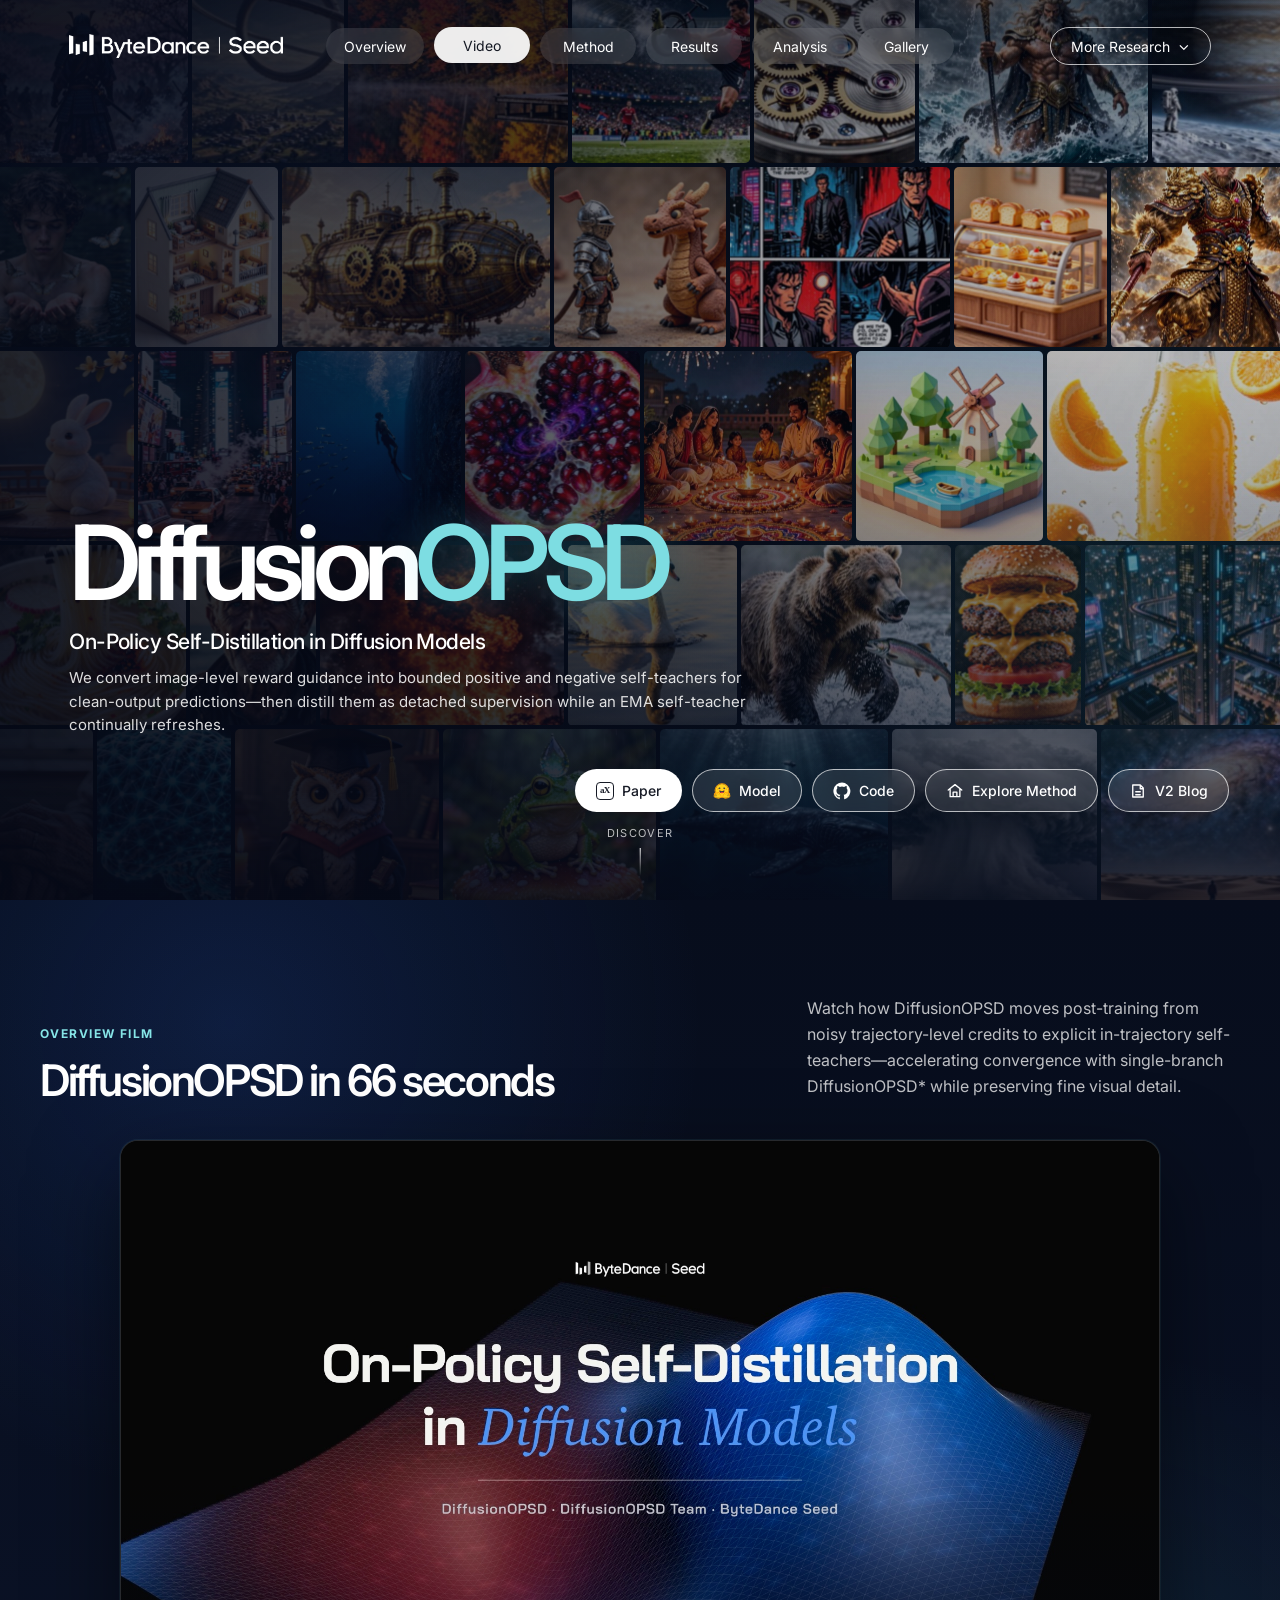
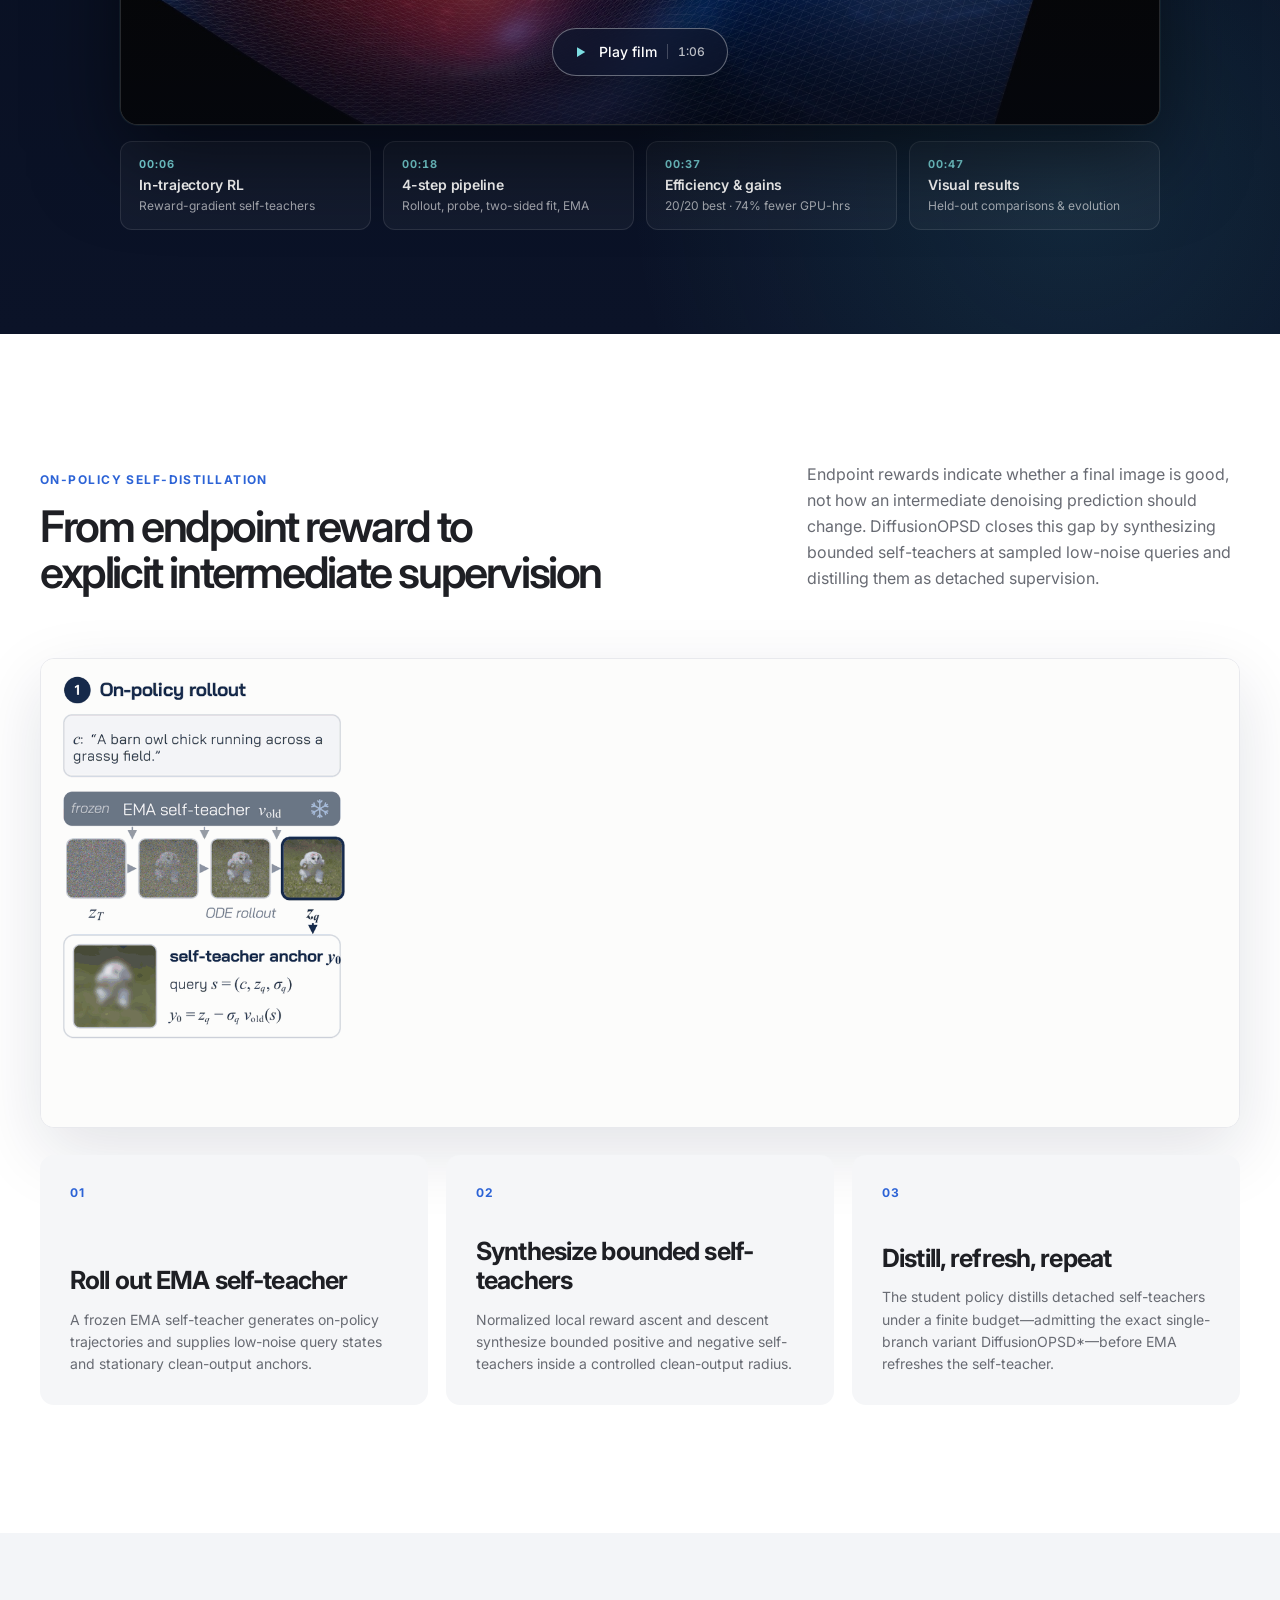
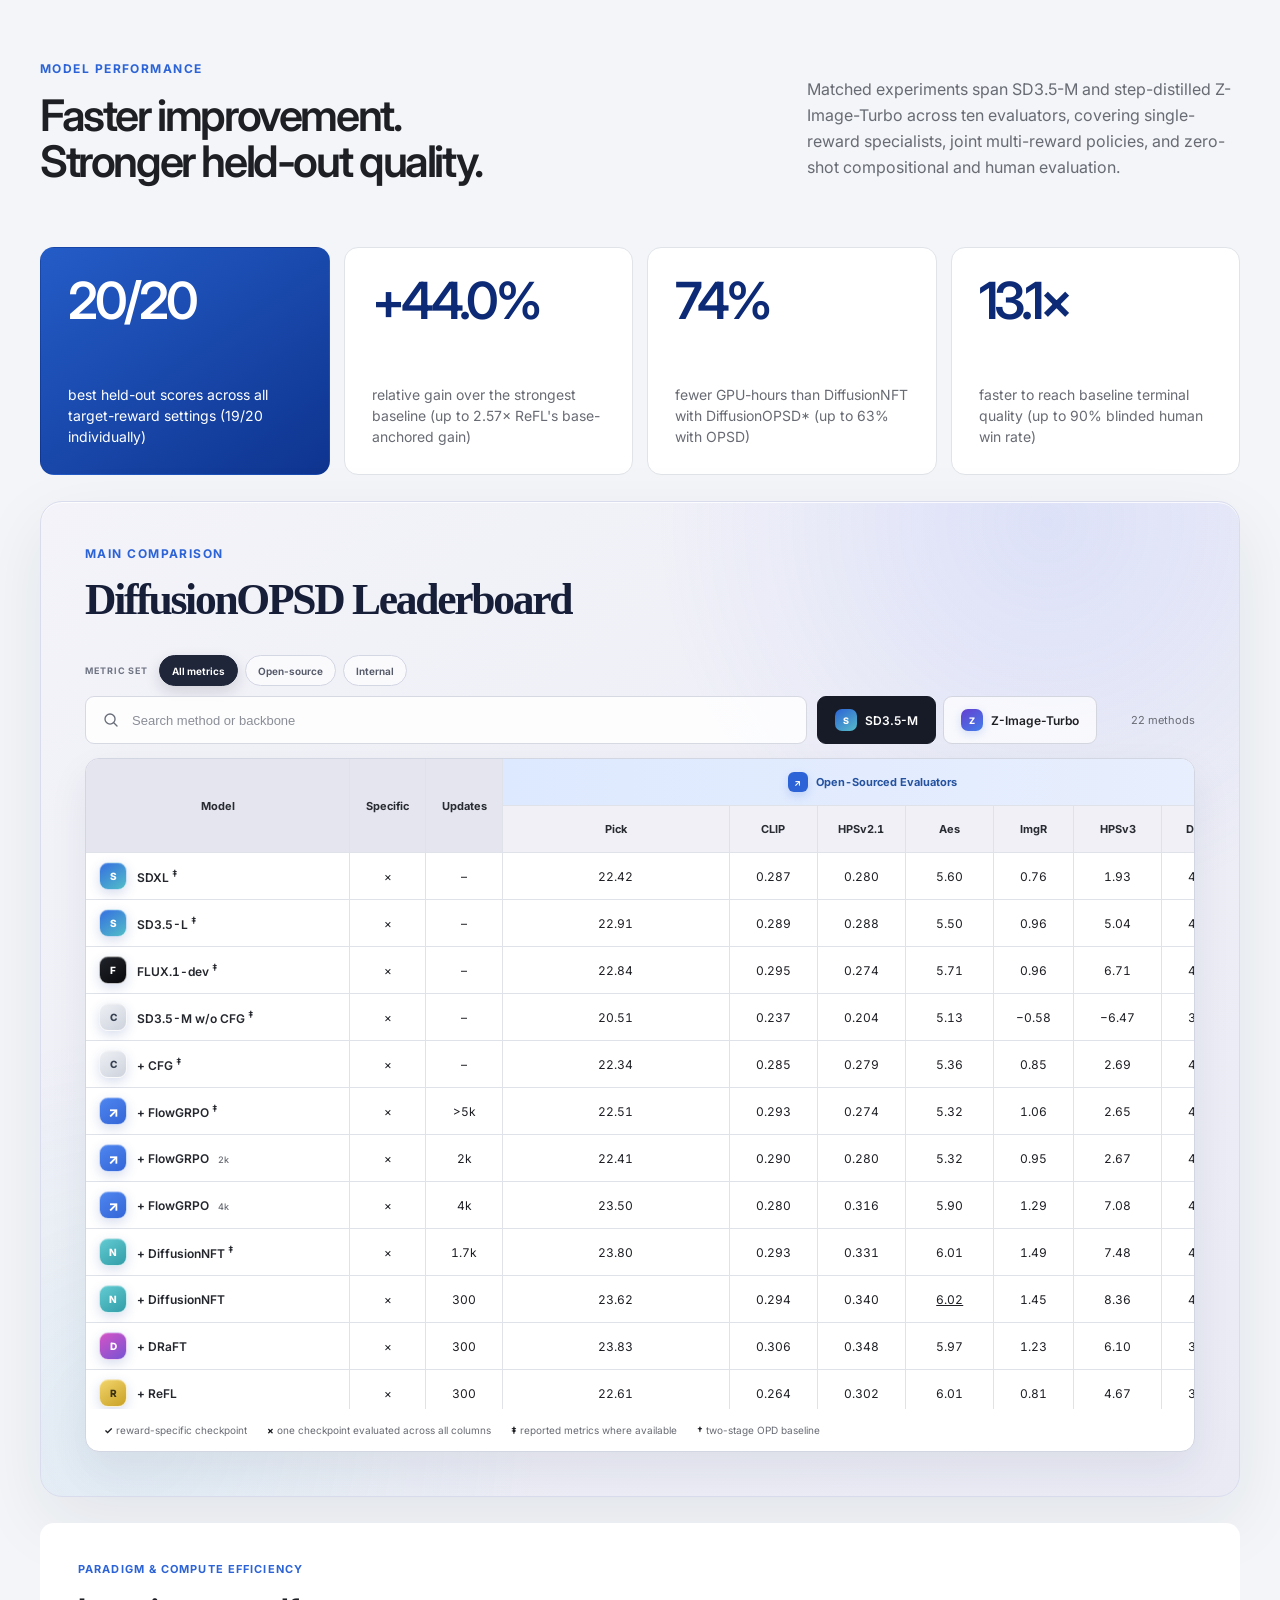
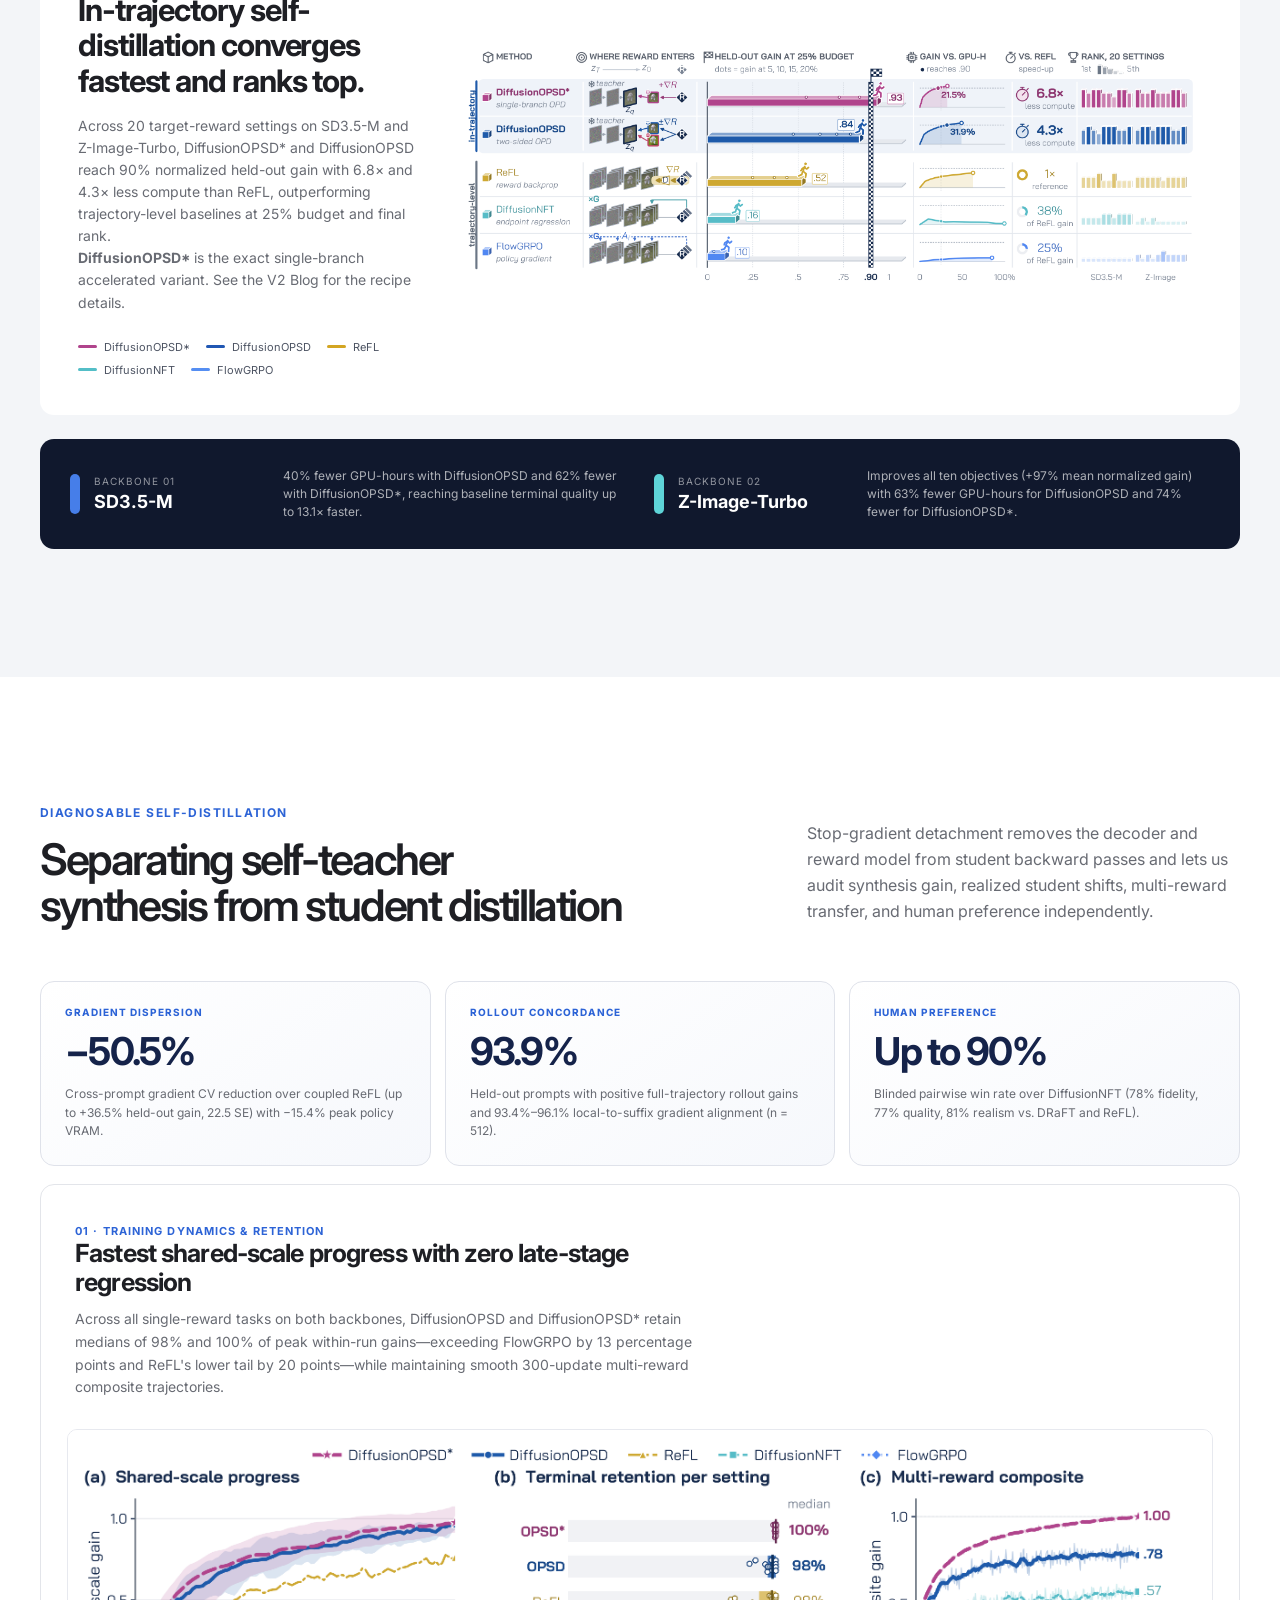
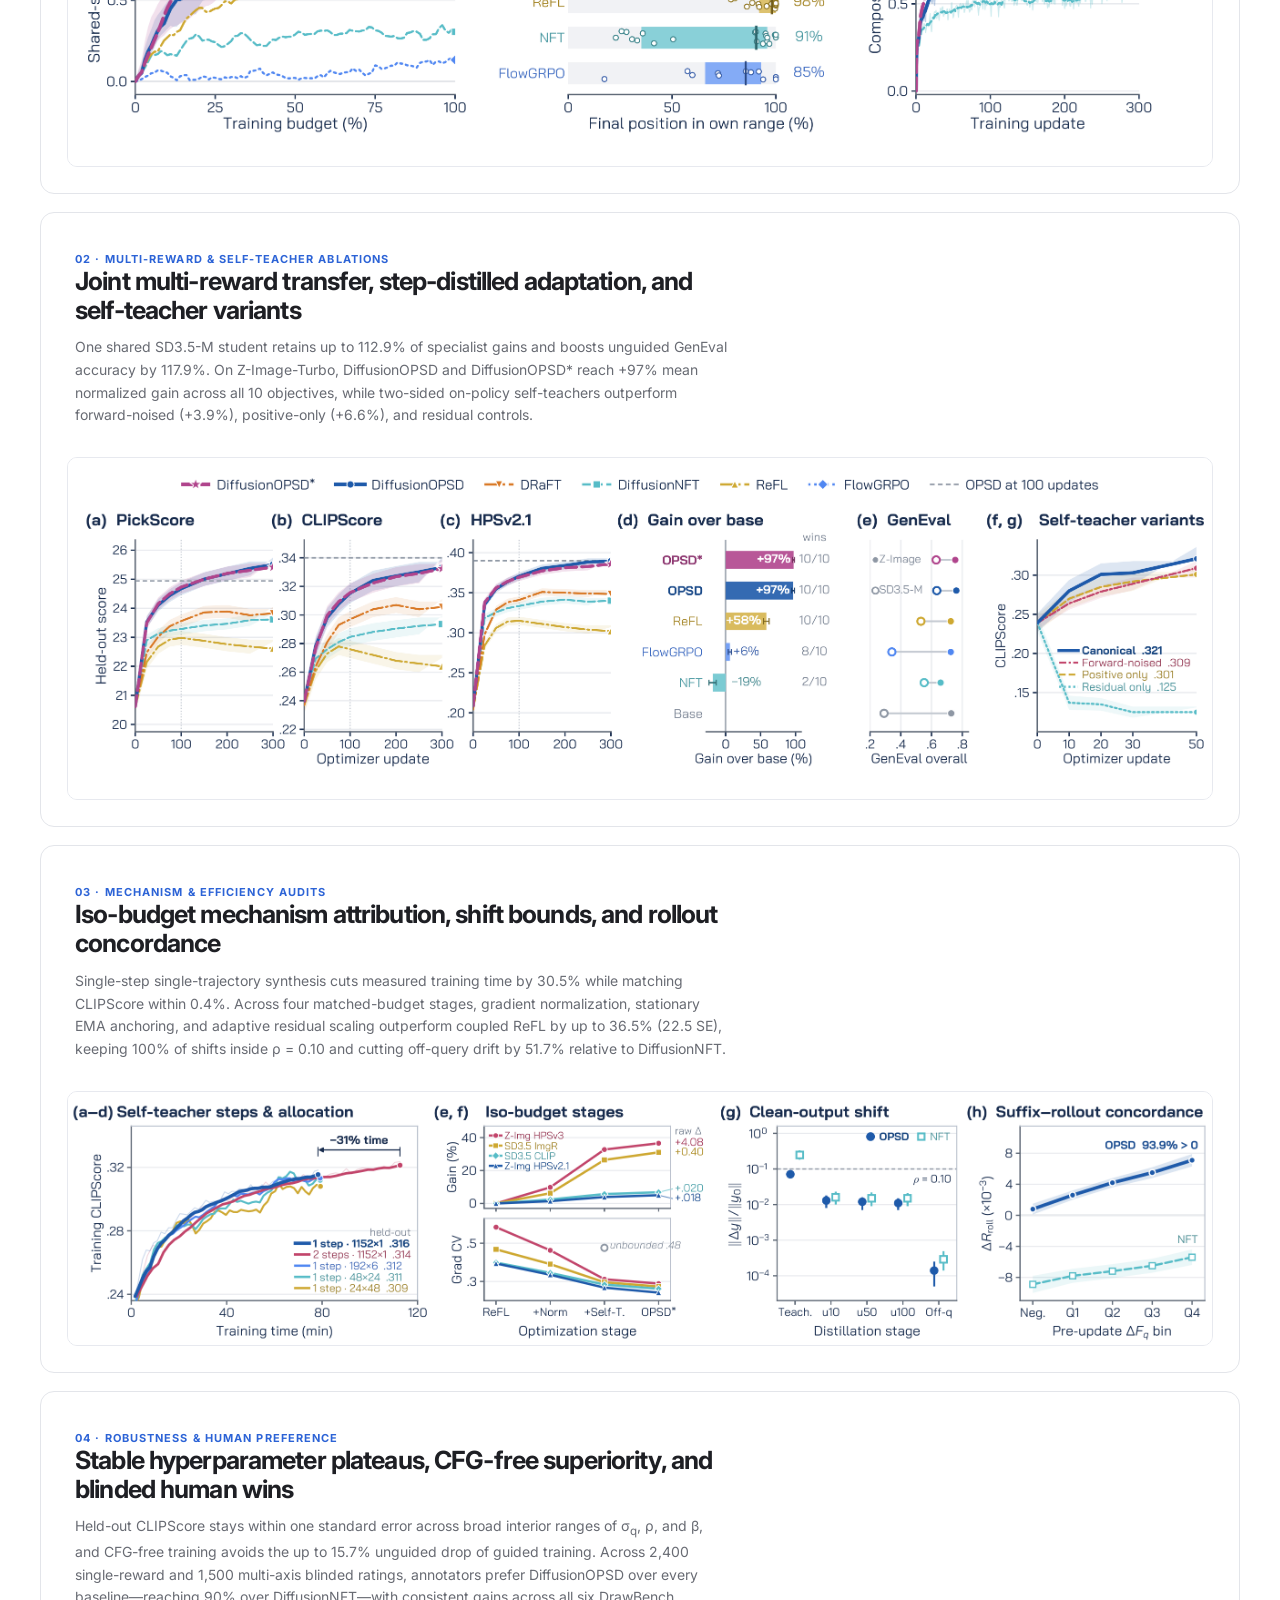
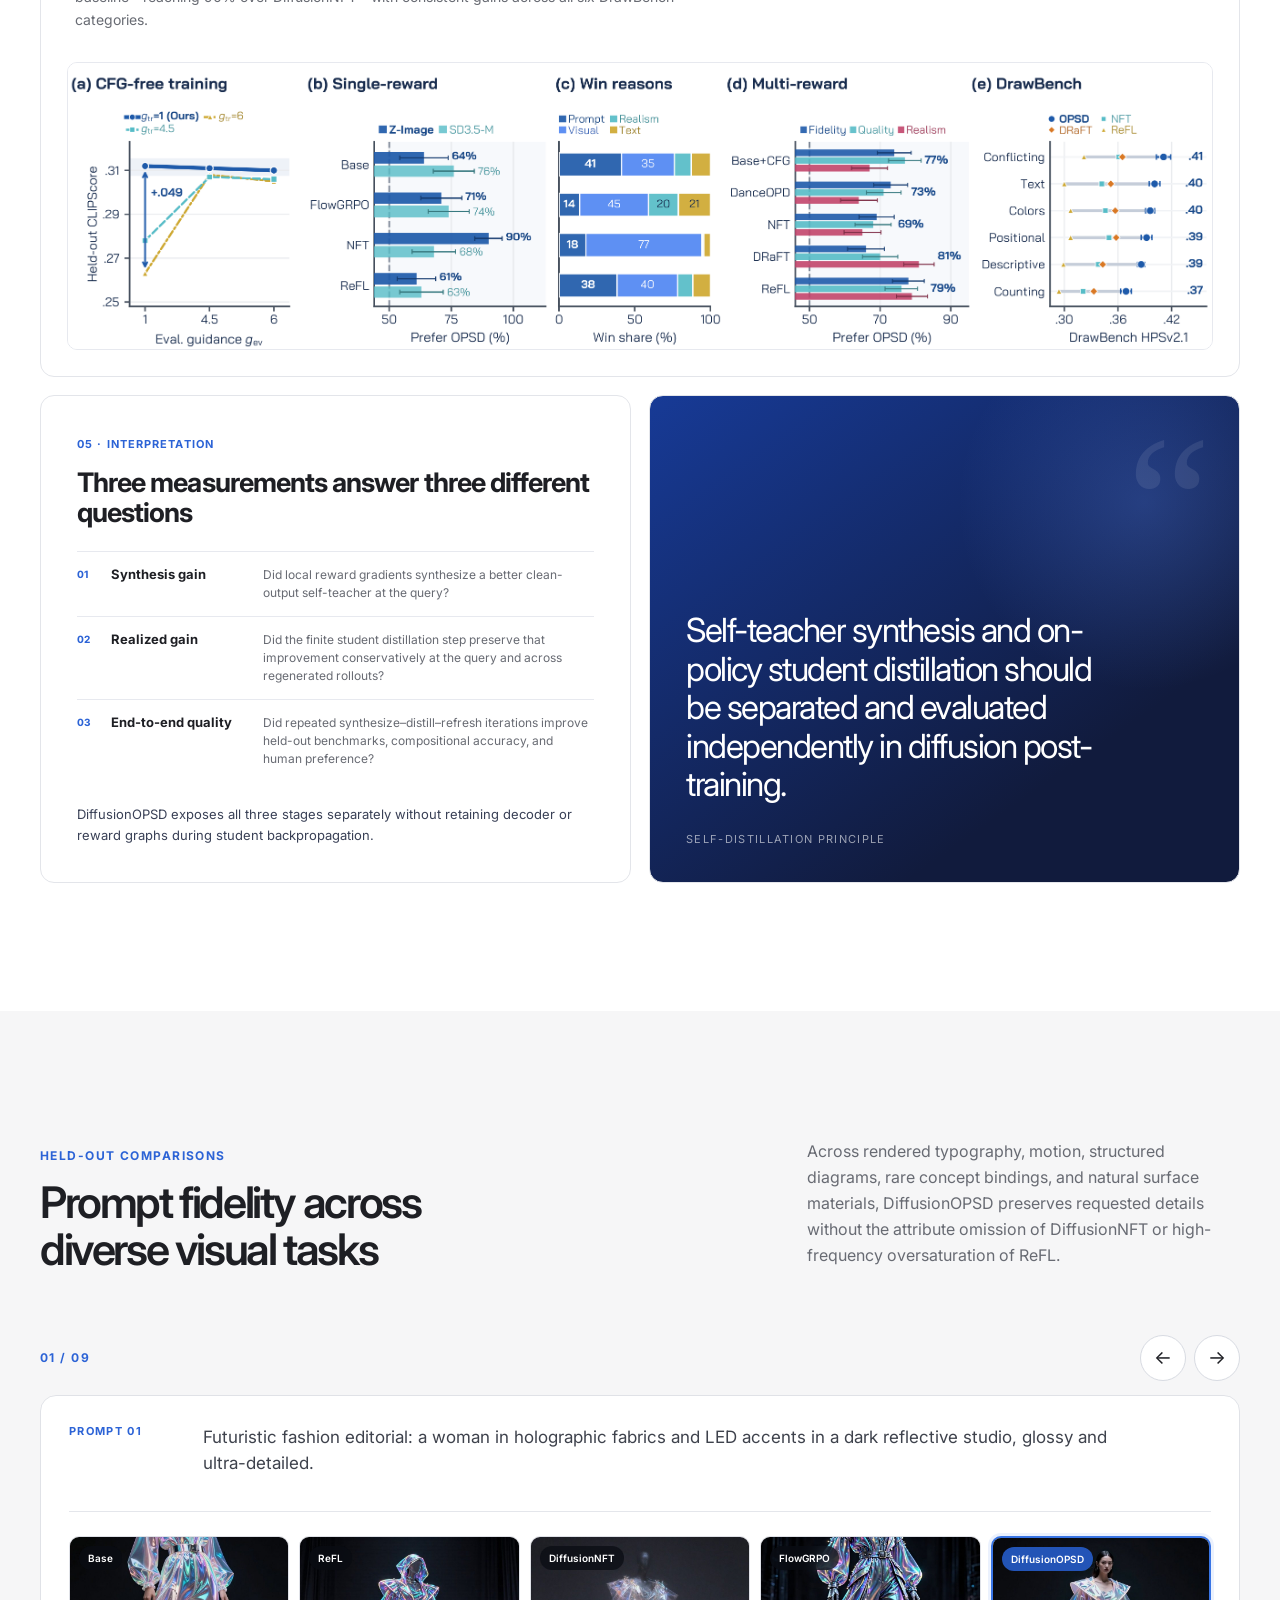
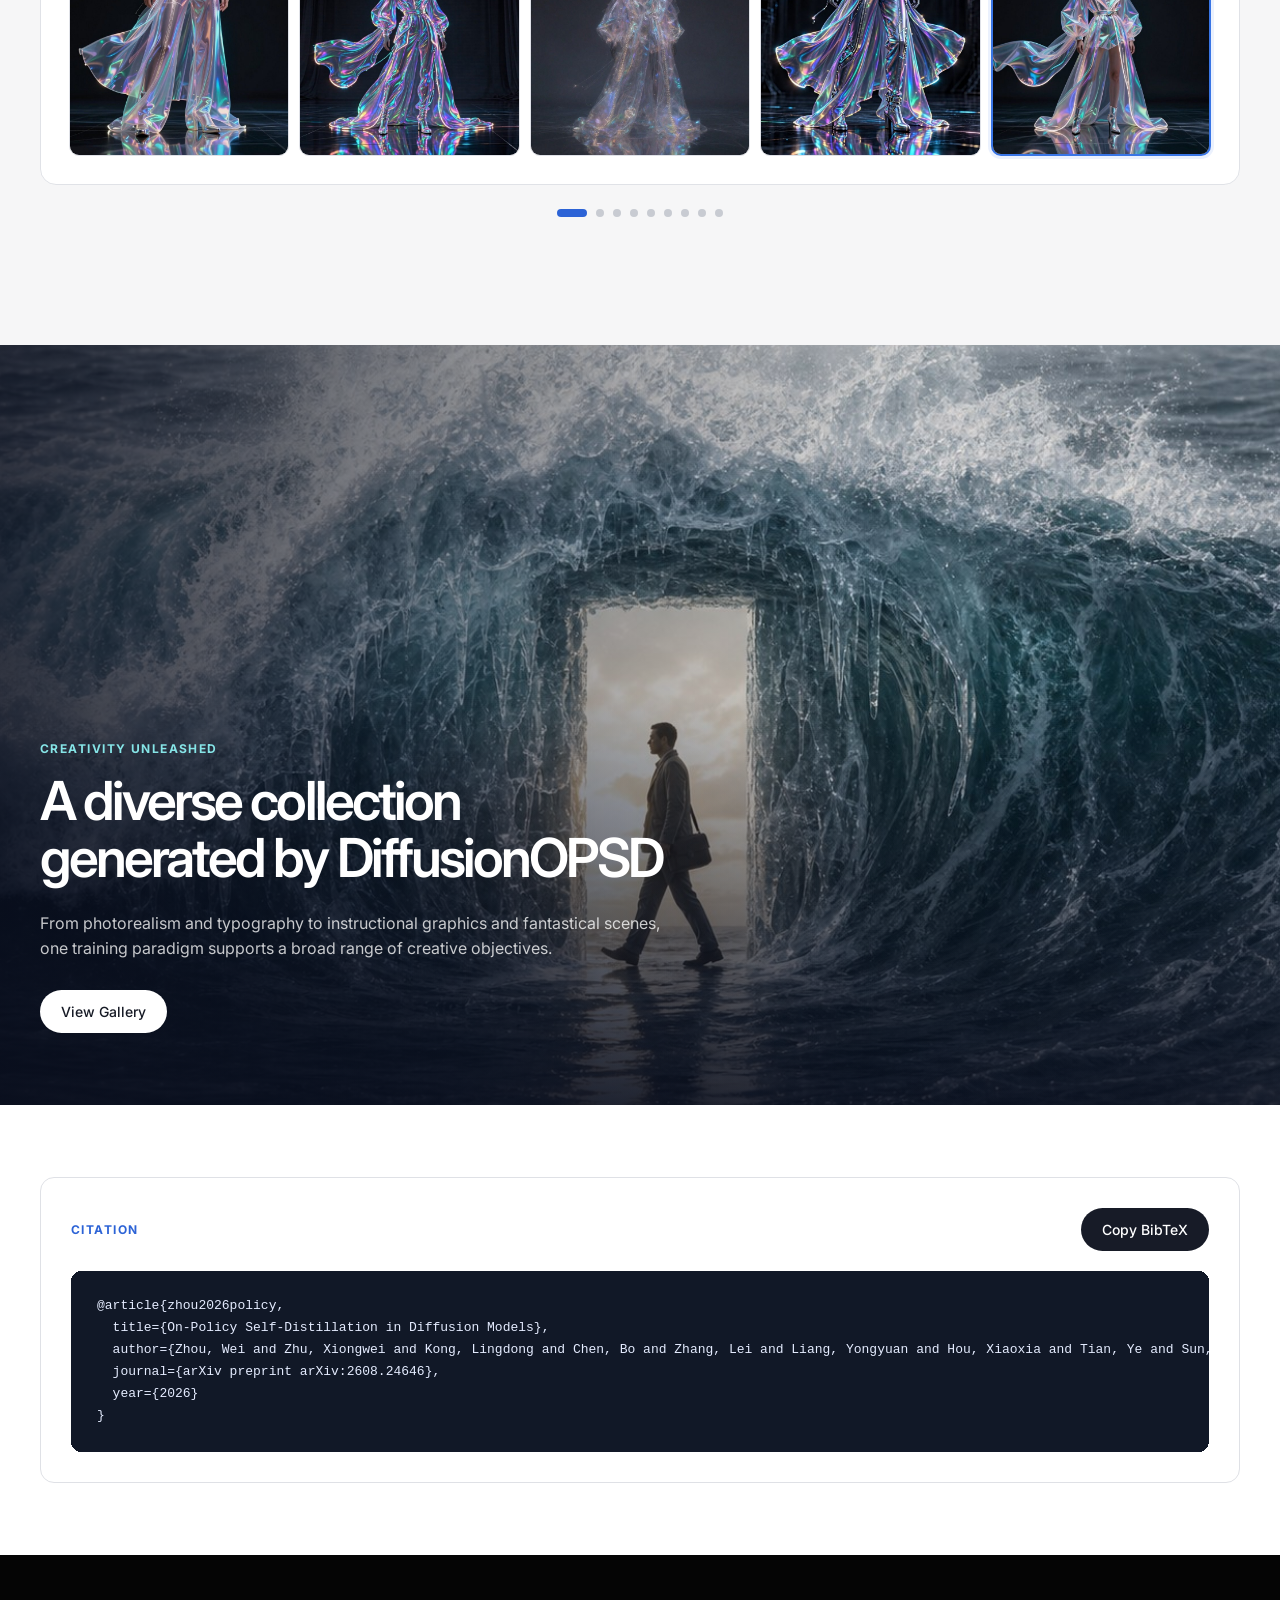
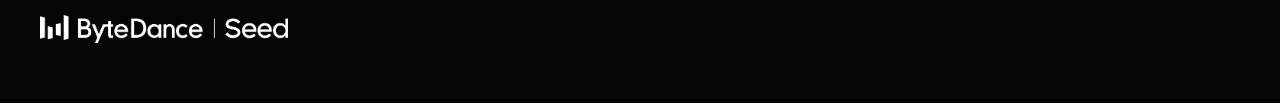
==== commit bfe38ba6: "update" ====
--- a/index.html
+++ b/index.html
@@ -30,6 +30,7 @@
 
     <nav class="desktop-nav" aria-label="Primary navigation">
       <a href="#overview">Overview</a>
+      <a href="#video">Video</a>
       <a href="#method">Method</a>
       <a href="#results">Results</a>
       <a href="#analysis">Analysis</a>
@@ -59,6 +60,7 @@
 
     <nav class="mobile-nav" id="mobile-nav" aria-label="Mobile navigation">
       <a href="#overview">Overview</a>
+      <a href="#video">Video</a>
       <a href="#method">Method</a>
       <a href="#results">Results</a>
       <a href="#analysis">Analysis</a>
@@ -156,10 +158,72 @@
         </a>
       </div>
 
-      <a class="scroll-cue" href="#method" aria-label="Scroll to method">
+      <a class="scroll-cue" href="#video" aria-label="Scroll to overview video">
         <span>Discover</span>
         <span class="scroll-line"></span>
       </a>
+    </section>
+
+    <section class="section video-section" id="video" aria-labelledby="video-title">
+      <div class="section-inner">
+        <div class="section-heading reveal">
+          <div>
+            <p class="kicker light">Overview film</p>
+            <h2 id="video-title">DiffusionOPSD in 66 seconds</h2>
+          </div>
+          <p>
+            Watch how DiffusionOPSD moves post-training from noisy trajectory-level credits to explicit in-trajectory self-teachers—accelerating convergence with single-branch DiffusionOPSD* while preserving fine visual detail.
+          </p>
+        </div>
+
+        <div class="video-stage reveal" data-video-stage>
+          <div class="video-frame">
+            <video
+              id="overview-video"
+              class="overview-video"
+              controls
+              playsinline
+              preload="metadata"
+              poster="assets/diffusionopsd-editorial-poster.jpg"
+              width="1920"
+              height="1080"
+            >
+              <source src="assets/diffusionopsd-editorial.mp4" type="video/mp4">
+              Your browser does not support HTML5 video. <a href="assets/diffusionopsd-editorial.mp4">Download the overview video (MP4)</a>.
+            </video>
+            <button class="video-play-overlay" type="button" data-video-play aria-label="Play DiffusionOPSD overview video">
+              <span class="video-play-pill">
+                <svg viewBox="0 0 24 24" aria-hidden="true"><path fill="currentColor" d="M8 5.5v13l11-6.5-11-6.5Z"/></svg>
+                <span data-video-play-label>Play film</span>
+                <span class="video-play-duration">1:06</span>
+              </span>
+            </button>
+          </div>
+
+          <div class="video-chapters" role="group" aria-label="Video chapters">
+            <button class="video-chapter" type="button" data-video-seek="6">
+              <span class="video-chapter-time">00:06</span>
+              <strong>In-trajectory RL</strong>
+              <small>Reward-gradient self-teachers</small>
+            </button>
+            <button class="video-chapter" type="button" data-video-seek="18">
+              <span class="video-chapter-time">00:18</span>
+              <strong>4-step pipeline</strong>
+              <small>Rollout, probe, two-sided fit, EMA</small>
+            </button>
+            <button class="video-chapter" type="button" data-video-seek="37">
+              <span class="video-chapter-time">00:37</span>
+              <strong>Efficiency &amp; gains</strong>
+              <small>20/20 best · 74% fewer GPU-hrs</small>
+            </button>
+            <button class="video-chapter" type="button" data-video-seek="47">
+              <span class="video-chapter-time">00:47</span>
+              <strong>Visual results</strong>
+              <small>Held-out comparisons &amp; evolution</small>
+            </button>
+          </div>
+        </div>
+      </div>
     </section>
 
     <section class="section intro-section" id="method" aria-labelledby="method-title">
--- a/styles.css
+++ b/styles.css
@@ -464,6 +464,125 @@
   text-wrap: balance;
 }
 .section-heading > p { margin: 0 0 4px; color: var(--muted); font-size: 16px; line-height: 1.62; }
+
+.video-section {
+  position: relative;
+  padding: 96px 0 104px;
+  scroll-margin-top: 24px;
+  color: #fff;
+  background:
+    radial-gradient(circle at 18% 12%, rgba(44, 99, 214, .18), transparent 34%),
+    radial-gradient(circle at 84% 86%, rgba(74, 199, 212, .12), transparent 32%),
+    linear-gradient(180deg, #070d1c 0%, #0b1328 100%);
+}
+.video-section .section-heading { margin-bottom: 36px; }
+.video-section .section-heading > p { color: rgba(255, 255, 255, .74); }
+.video-stage { max-width: 1040px; margin: 0 auto; }
+.video-frame {
+  position: relative;
+  aspect-ratio: 16 / 9;
+  overflow: hidden;
+  border: 1px solid rgba(255, 255, 255, .14);
+  border-radius: 18px;
+  background: #04060b;
+  box-shadow: 0 30px 85px rgba(0, 0, 0, .52), 0 0 0 1px rgba(125, 221, 226, .08);
+}
+.overview-video {
+  display: block;
+  width: 100%;
+  height: 100%;
+  object-fit: cover;
+  background: #04060b;
+}
+.video-play-overlay {
+  position: absolute;
+  inset: 0;
+  z-index: 2;
+  display: flex;
+  align-items: flex-end;
+  justify-content: center;
+  padding: 0 20px clamp(22px, 5.2%, 48px);
+  border: 0;
+  background: linear-gradient(180deg, transparent 58%, rgba(4, 7, 16, .58) 100%);
+  cursor: pointer;
+  transition: opacity .28s ease, visibility .28s ease;
+}
+.video-stage.is-engaged .video-play-overlay {
+  opacity: 0;
+  visibility: hidden;
+  pointer-events: none;
+}
+.video-play-pill {
+  display: inline-flex;
+  align-items: center;
+  gap: 10px;
+  min-height: 48px;
+  padding: 0 22px 0 18px;
+  border: 1px solid rgba(255, 255, 255, .36);
+  border-radius: 999px;
+  color: #fff;
+  background: rgba(14, 22, 44, .72);
+  -webkit-backdrop-filter: blur(14px);
+  backdrop-filter: blur(14px);
+  box-shadow: 0 14px 36px rgba(0, 0, 0, .38);
+  font-size: 14px;
+  font-weight: 500;
+  transition: transform .22s ease, background .22s ease, border-color .22s ease;
+}
+.video-play-pill svg { width: 18px; height: 18px; color: #7ddde2; }
+.video-play-duration {
+  padding-left: 10px;
+  border-left: 1px solid rgba(255, 255, 255, .22);
+  color: rgba(255, 255, 255, .72);
+  font-size: 12px;
+  font-variant-numeric: tabular-nums;
+}
+.video-play-overlay:hover .video-play-pill,
+.video-play-overlay:focus-visible .video-play-pill {
+  transform: translateY(-2px);
+  border-color: rgba(125, 221, 226, .8);
+  background: rgba(22, 34, 66, .88);
+}
+.video-play-overlay:focus-visible { outline: 2px solid #7ddde2; outline-offset: -3px; }
+.video-chapters {
+  display: grid;
+  grid-template-columns: repeat(4, minmax(0, 1fr));
+  gap: 12px;
+  margin-top: 16px;
+}
+.video-chapter {
+  appearance: none;
+  display: flex;
+  flex-direction: column;
+  align-items: flex-start;
+  gap: 5px;
+  padding: 15px 18px;
+  border: 1px solid rgba(255, 255, 255, .1);
+  border-radius: 12px;
+  color: #fff;
+  background: rgba(255, 255, 255, .04);
+  cursor: pointer;
+  text-align: left;
+  transition: border-color .2s ease, background .2s ease, transform .2s ease;
+}
+.video-chapter:hover {
+  border-color: rgba(125, 221, 226, .45);
+  background: rgba(255, 255, 255, .08);
+  transform: translateY(-1px);
+}
+.video-chapter.is-active {
+  border-color: rgba(125, 221, 226, .75);
+  background: rgba(44, 99, 214, .18);
+}
+.video-chapter-time {
+  color: #7ddde2;
+  font-size: 11px;
+  font-weight: 700;
+  letter-spacing: .08em;
+  font-variant-numeric: tabular-nums;
+}
+.video-chapter strong { font-size: 14px; font-weight: 600; letter-spacing: -.015em; }
+.video-chapter small { color: rgba(255, 255, 255, .62); font-size: 12px; line-height: 1.4; }
 .figure-button,
 .chart-button,
 .comparison-image {
@@ -1236,8 +1355,11 @@
   .hero-buttons { left: 28px; right: 28px; bottom: 52px; max-width: none; justify-content: flex-start; }
   .scroll-cue { display: none; }
   .section { padding: 92px 0; }
+  .video-section { padding: 96px 0 84px; scroll-margin-top: 48px; }
+  .video-section .section-heading { margin-bottom: 28px; }
   .section-inner, .citation-box { width: min(100% - 48px, var(--page)); }
   .section-heading { grid-template-columns: 1fr; gap: 24px; margin-bottom: 42px; }
+  .video-chapters { grid-template-columns: repeat(2, minmax(0, 1fr)); }
   .stage-grid { grid-template-columns: 1fr; }
   .stage-card { min-height: 190px; }
   .leaderboard-block { padding: 28px; }
@@ -1273,9 +1395,15 @@
   .hero-buttons { left: 20px; right: 20px; bottom: 28px; gap: 7px; }
   .hero-buttons .button { min-height: 38px; padding: 0 14px; font-size: 12px; }
   .section { padding: 74px 0; }
+  .video-section { padding: 94px 0 74px; scroll-margin-top: 56px; }
   .section-inner, .citation-box { width: calc(100% - 36px); }
   .section-heading h2, .showcase-copy h2 { font-size: 36px; }
   .section-heading > p { font-size: 14px; }
+  .video-frame { border-radius: 12px; }
+  .video-play-pill { min-height: 40px; padding: 0 16px 0 14px; font-size: 12px; gap: 8px; }
+  .video-chapter { padding: 12px 13px; }
+  .video-chapter strong { font-size: 13px; }
+  .video-chapter small { font-size: 11px; }
   .stat-grid { grid-template-columns: 1fr; }
   .stat-card { min-height: 188px; }
   .leaderboard-block { margin-left: -18px; margin-right: -18px; padding: 28px 18px; border-radius: 0; }
